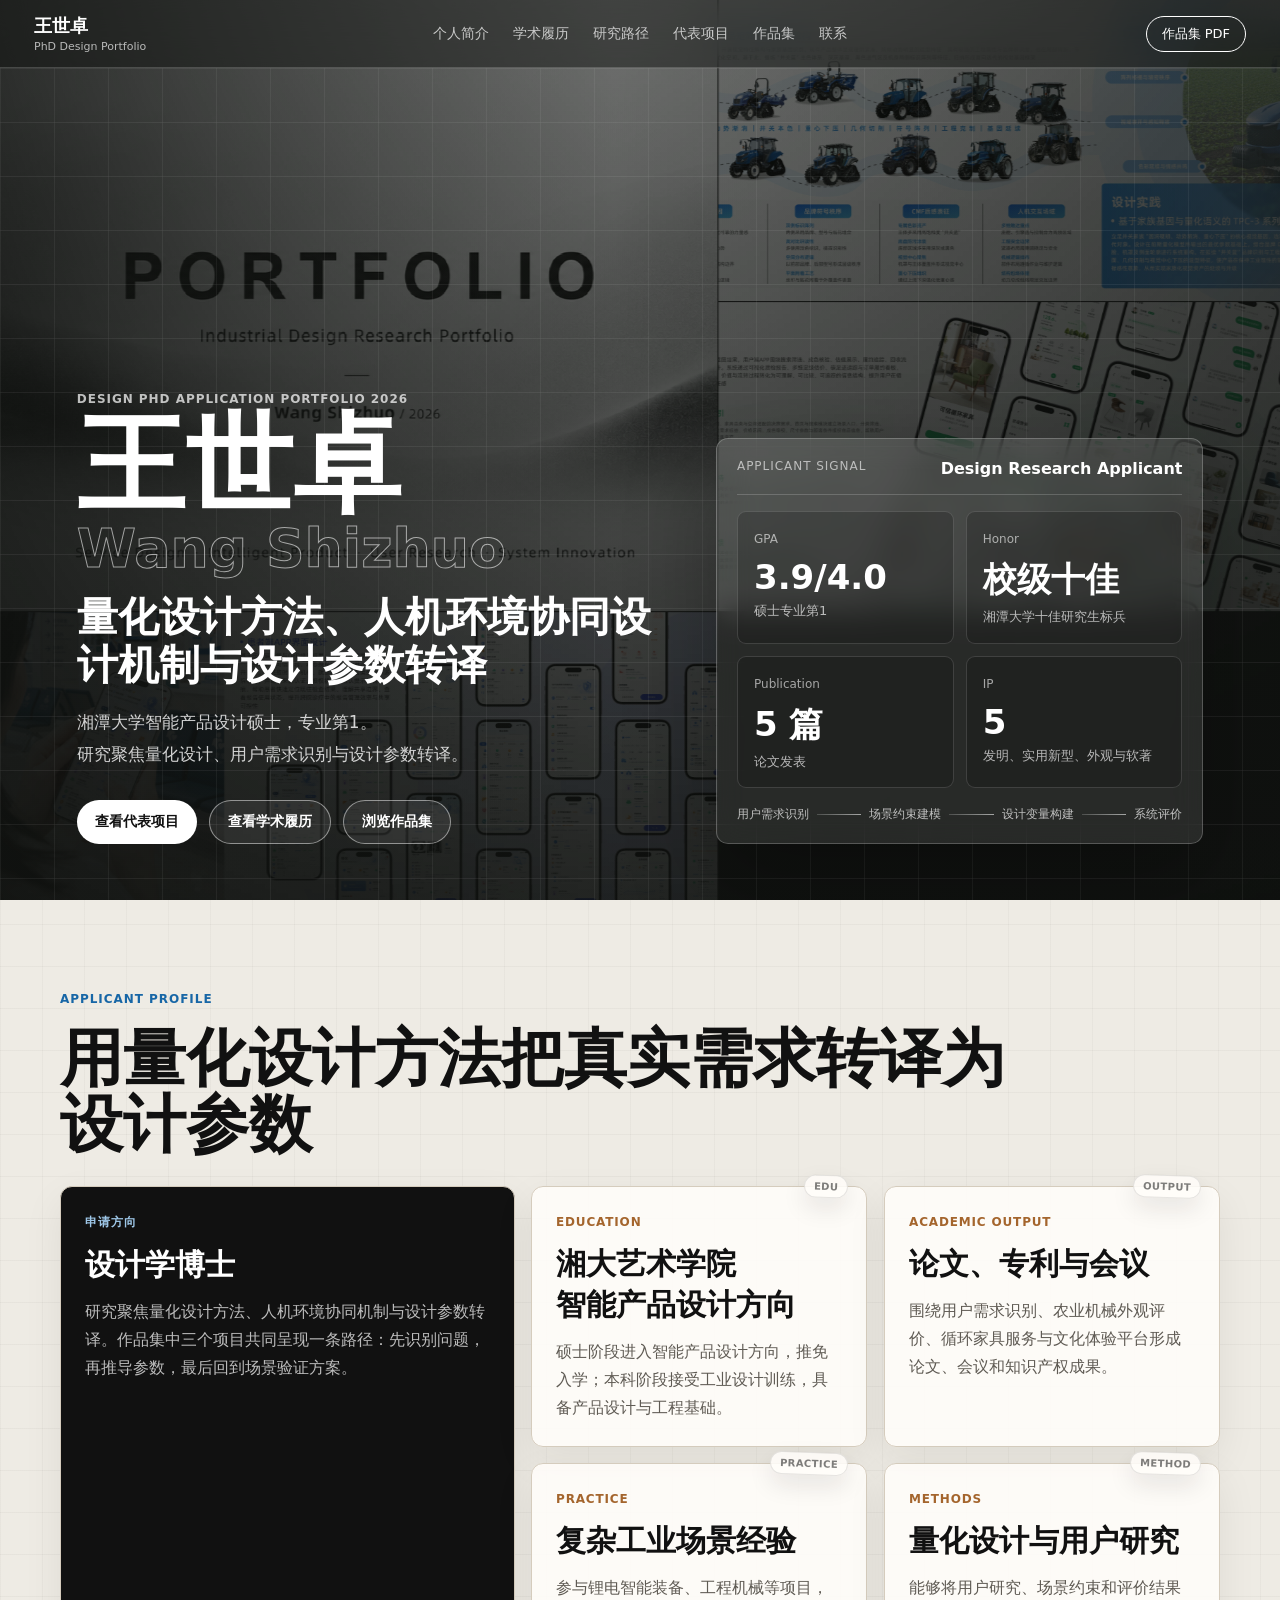
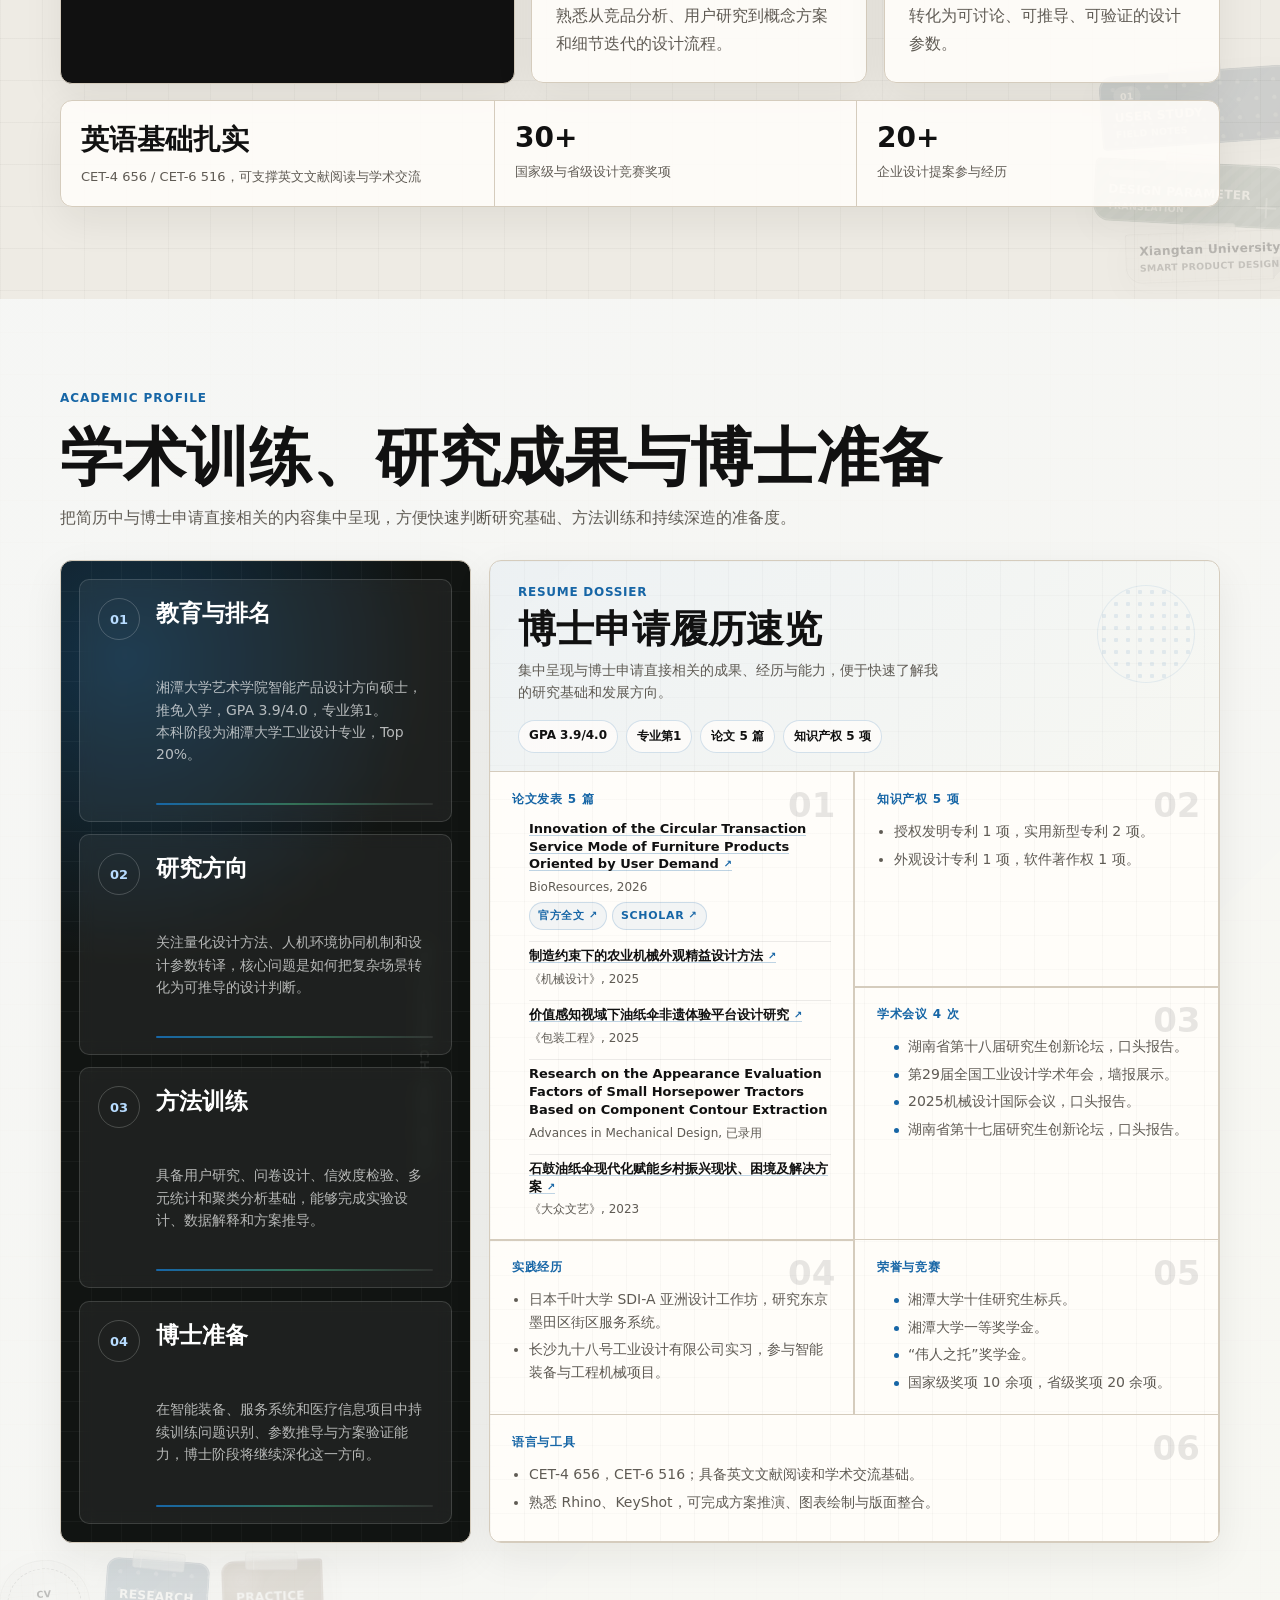
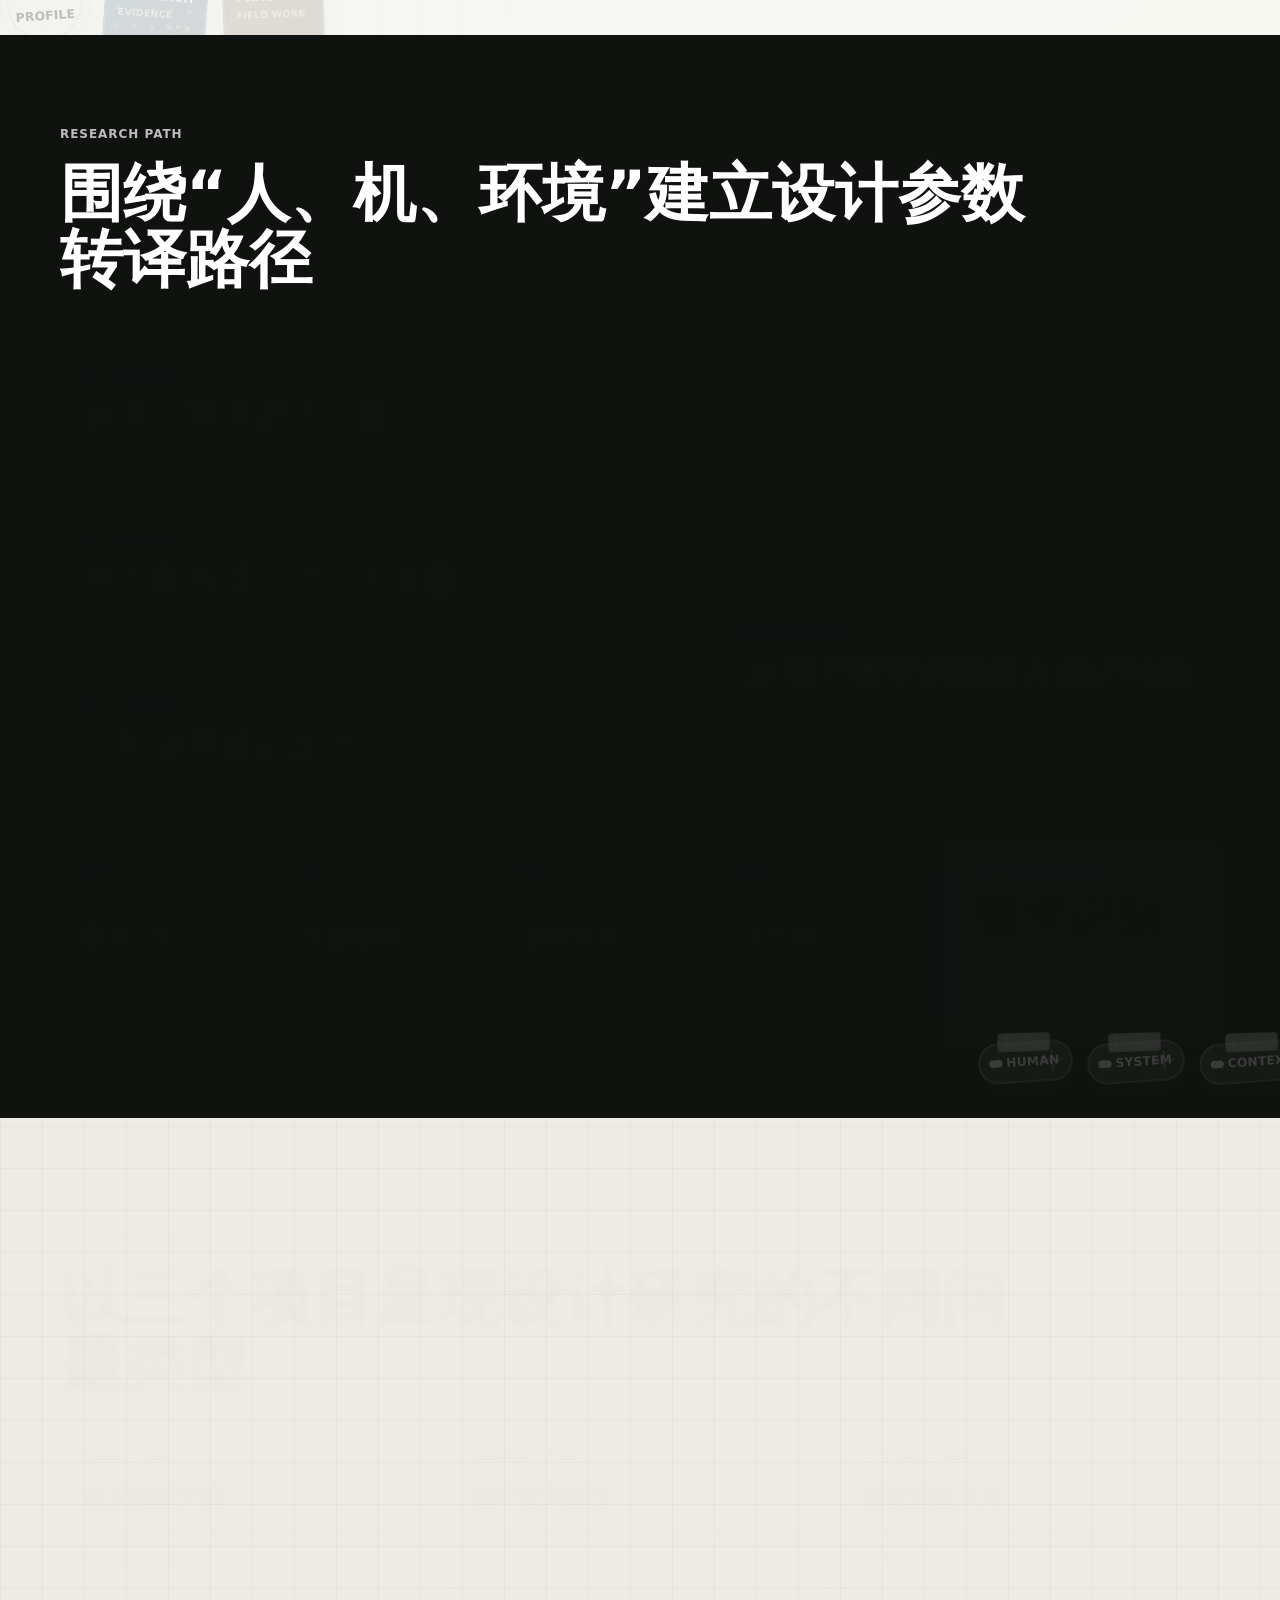
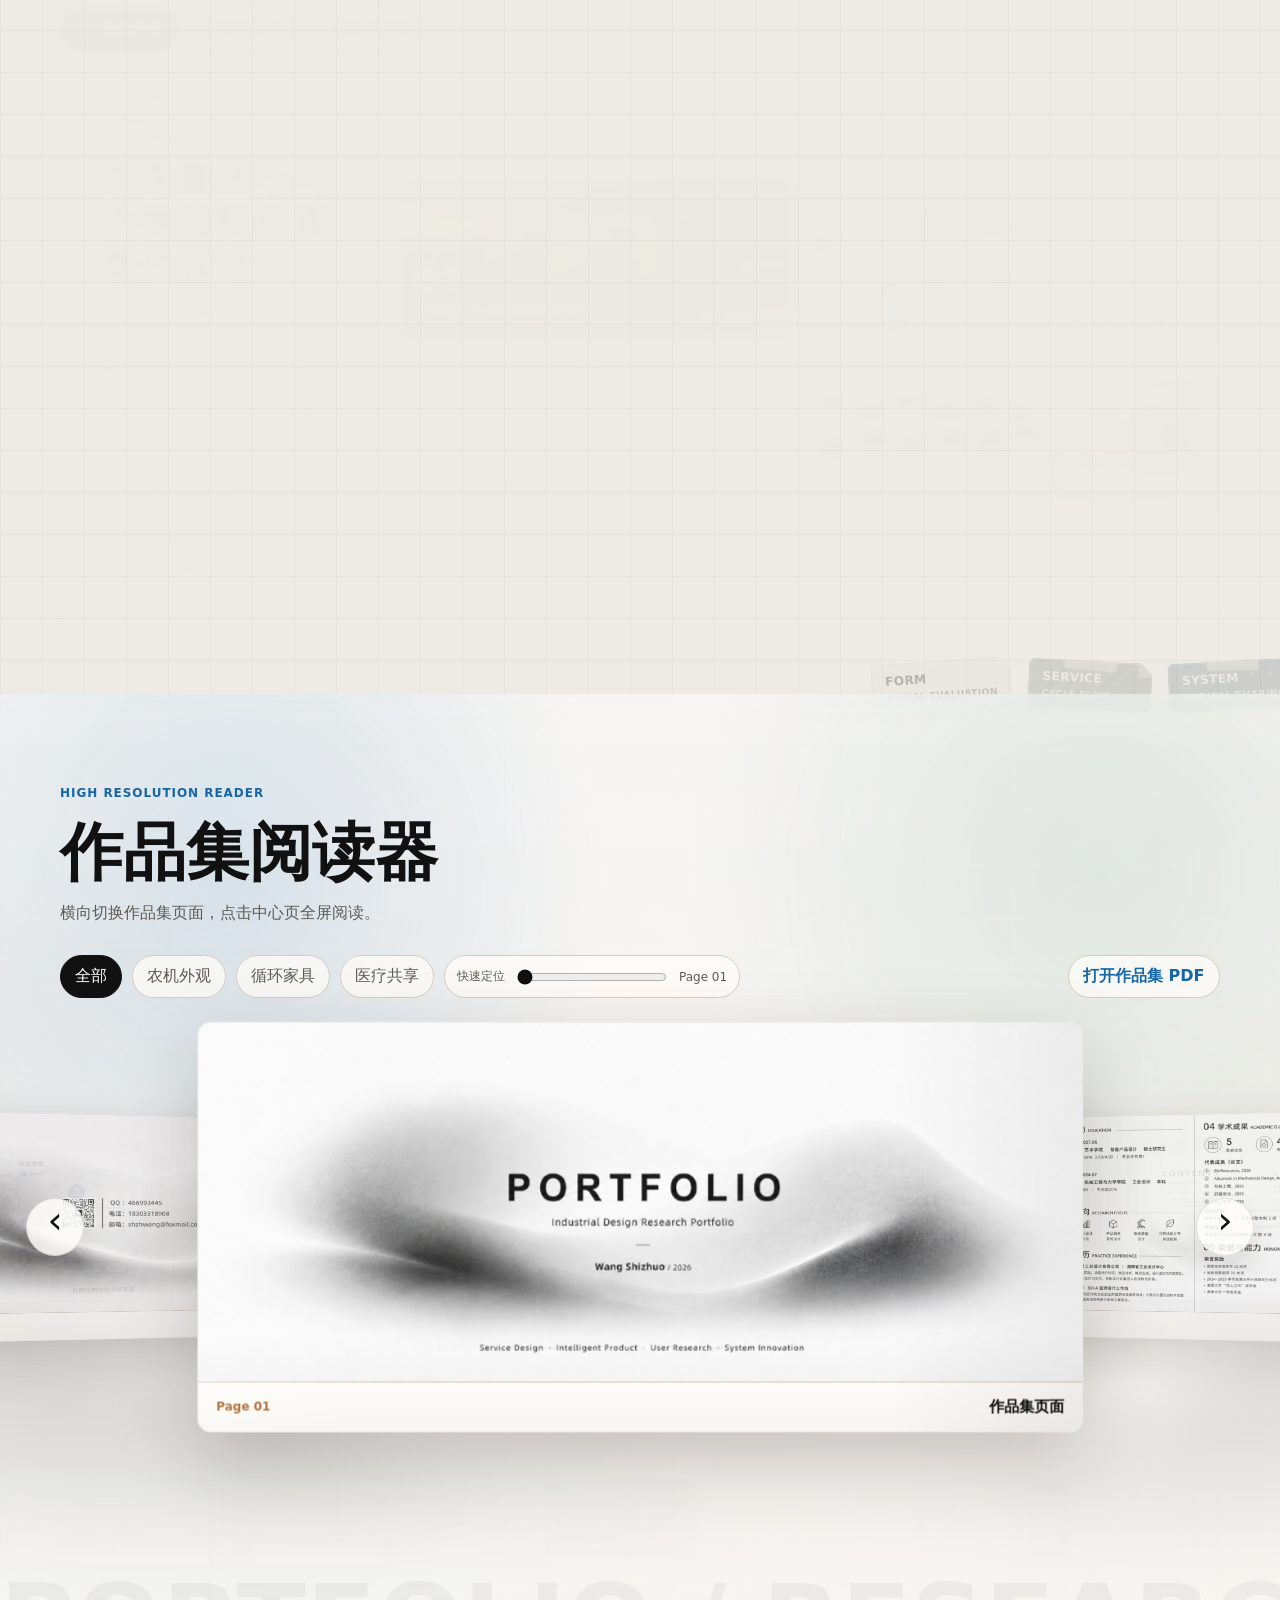
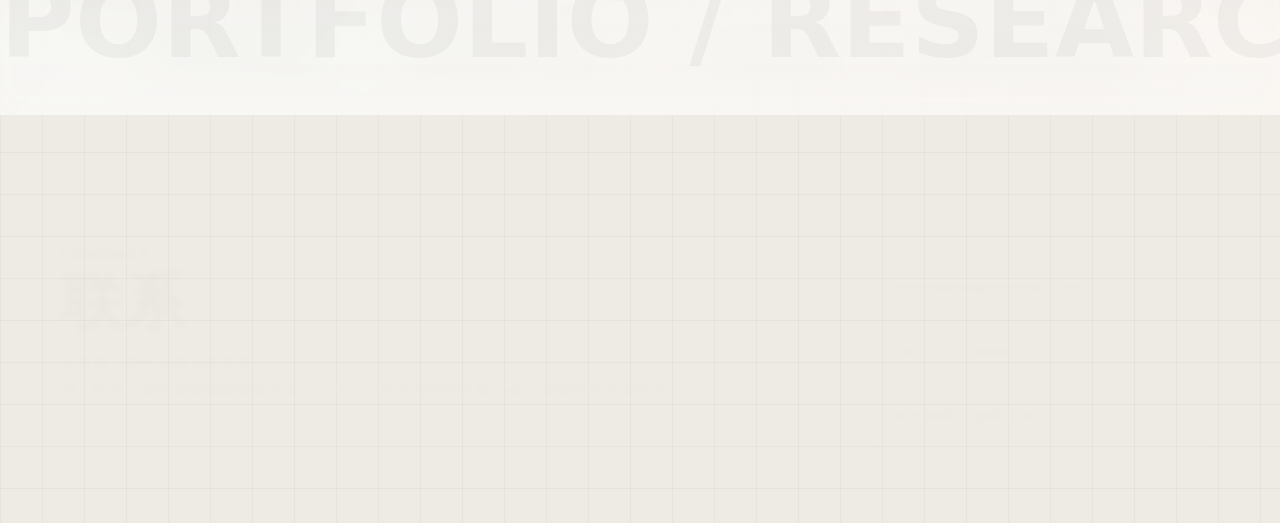
==== index.html @ 65c239f1 "Add files via upload" ====
<!doctype html>
<html lang="zh-CN">
<head>
  <meta charset="utf-8">
  <meta name="viewport" content="width=device-width, initial-scale=1">
  <meta name="description" content="王世卓博士申请电子作品集，聚焦量化设计方法、人机环境协同设计机制与设计参数转译。">
  <title>王世卓 | 博士申请电子作品集</title>
  <link rel="stylesheet" href="styles.css">
</head>
<body>
  <div class="cursor-light" aria-hidden="true"></div>
  <div class="scroll-progress" aria-hidden="true"></div>

  <header class="topbar" aria-label="主导航">
    <a class="brand" href="#top">
      <strong>王世卓</strong>
      <span>PhD Design Portfolio</span>
    </a>
    <nav class="nav-links">
      <a href="#profile">个人简介</a>
      <a href="#evidence">学术履历</a>
      <a href="#research">研究路径</a>
      <a href="#projects">代表项目</a>
      <a href="#reader">作品集</a>
      <a href="#contact">联系</a>
    </nav>
    <a class="nav-cta" href="assets/portfolio-wang-shizhuo-clear.pdf" target="_blank" rel="noreferrer">作品集 PDF</a>
  </header>

  <main id="top">
    <section class="hero viewport-section" data-section="top">
      <div class="hero-wall" aria-hidden="true">
        <img src="assets/hires/page-01.webp" alt="">
        <img src="assets/hires/page-09.webp" alt="">
        <img src="assets/hires/page-17.webp" alt="">
        <img src="assets/hires/page-25.webp" alt="">
      </div>
      <div class="hero-grid" aria-hidden="true"></div>
      <div class="hero-copy">
        <p class="eyebrow">Design PhD Application Portfolio 2026</p>
        <h1 class="kinetic-title">
          <span>王世卓</span>
          <span>Wang Shizhuo</span>
        </h1>
        <p class="hero-subtitle">量化设计方法、人机环境协同设计机制与设计参数转译</p>
        <p class="hero-text">
          湘潭大学智能产品设计硕士，专业第1。<br>
          研究聚焦量化设计、用户需求识别与设计参数转译。
        </p>
        <div class="hero-actions">
          <a class="button primary" href="#projects">查看代表项目</a>
          <a class="button ghost" href="#evidence">查看学术履历</a>
          <a class="button ghost" href="#reader">浏览作品集</a>
        </div>
      </div>
      <div class="hero-console" aria-label="申请概览">
        <div class="console-head">
          <span>Applicant Signal</span>
          <strong>Design Research Applicant</strong>
        </div>
        <div class="signal-grid">
          <article>
            <span>GPA</span>
            <strong>3.9/4.0</strong>
            <p>硕士专业第1</p>
          </article>
          <article>
            <span>Honor</span>
            <strong>校级十佳</strong>
            <p>湘潭大学十佳研究生标兵</p>
          </article>
          <article>
            <span>Publication</span>
            <strong>5 篇</strong>
            <p>论文发表</p>
          </article>
          <article>
            <span>IP</span>
            <strong>5</strong>
            <p>发明、实用新型、外观与软著</p>
          </article>
        </div>
        <div class="console-flow">
          <span>用户需求识别</span>
          <i></i>
          <span>场景约束建模</span>
          <i></i>
          <span>设计变量构建</span>
          <i></i>
          <span>系统评价</span>
        </div>
      </div>
    </section>

    <section class="profile-section viewport-section" id="profile" data-section="profile">
      <div class="section-heading reveal">
        <p class="eyebrow">Applicant Profile</p>
        <h2>用量化设计方法把真实需求转译为设计参数</h2>
      </div>
      <div class="profile-board">
        <article class="profile-card main reveal">
          <span>申请方向</span>
          <h3>设计学博士</h3>
          <p>研究聚焦量化设计方法、人机环境协同机制与设计参数转译。作品集中三个项目共同呈现一条路径：先识别问题，再推导参数，最后回到场景验证方案。</p>
        </article>
        <article class="profile-card reveal">
          <span>Education</span>
          <h3>湘大艺术学院<br>智能产品设计方向</h3>
          <p>硕士阶段进入智能产品设计方向，推免入学；本科阶段接受工业设计训练，具备产品设计与工程基础。</p>
        </article>
        <article class="profile-card reveal">
          <span>Academic Output</span>
          <h3>论文、专利与会议</h3>
          <p>围绕用户需求识别、农业机械外观评价、循环家具服务与文化体验平台形成论文、会议和知识产权成果。</p>
        </article>
        <article class="profile-card reveal">
          <span>Practice</span>
          <h3>复杂工业场景经验</h3>
          <p>参与锂电智能装备、工程机械等项目，熟悉从竞品分析、用户研究到概念方案和细节迭代的设计流程。</p>
        </article>
        <article class="profile-card reveal">
          <span>Methods</span>
          <h3>量化设计与用户研究</h3>
          <p>能够将用户研究、场景约束和评价结果转化为可讨论、可推导、可验证的设计参数。</p>
        </article>
      </div>

      <div class="resume-strip reveal" aria-label="简历重点">
        <div><strong>英语基础扎实</strong><span>CET-4 656 / CET-6 516，可支撑英文文献阅读与学术交流</span></div>
        <div><strong>30+</strong><span>国家级与省级设计竞赛奖项</span></div>
        <div><strong>20+</strong><span>企业设计提案参与经历</span></div>
      </div>
      <div class="sticker-layer profile-stickers" aria-hidden="true">
        <span class="sticker sticker-blue sticker-ticket"><i>01</i><b>USER STUDY</b><small>field notes</small></span>
        <span class="sticker sticker-green sticker-slab"><i></i><b>DESIGN PARAMETER</b><small>translation</small></span>
        <span class="sticker sticker-paper sticker-note"><b>Xiangtan University</b><small>smart product design</small></span>
      </div>
    </section>

    <section class="evidence-section viewport-section" id="evidence" data-section="evidence">
      <div class="section-heading reveal">
        <p class="eyebrow">Academic Profile</p>
        <h2>学术训练、研究成果与博士准备</h2>
        <p>把简历中与博士申请直接相关的内容集中呈现，方便快速判断研究基础、方法训练和持续深造的准备度。</p>
      </div>
      <div class="evidence-grid">
        <article class="evidence-timeline reveal">
          <div class="timeline-item">
            <span>01</span>
            <strong>教育与排名</strong>
            <p>湘潭大学艺术学院智能产品设计方向硕士，推免入学，GPA 3.9/4.0，专业第1。<br>本科阶段为湘潭大学工业设计专业，Top 20%。</p>
          </div>
          <div class="timeline-item">
            <span>02</span>
            <strong>研究方向</strong>
            <p>关注量化设计方法、人机环境协同机制和设计参数转译，核心问题是如何把复杂场景转化为可推导的设计判断。</p>
          </div>
          <div class="timeline-item">
            <span>03</span>
            <strong>方法训练</strong>
            <p>具备用户研究、问卷设计、信效度检验、多元统计和聚类分析基础，能够完成实验设计、数据解释和方案推导。</p>
          </div>
          <div class="timeline-item">
            <span>04</span>
            <strong>博士准备</strong>
            <p>在智能装备、服务系统和医疗信息项目中持续训练问题识别、参数推导与方案验证能力，博士阶段将继续深化这一方向。</p>
          </div>
        </article>
        <article class="resume-dossier reveal" aria-label="简历详细内容">
          <div class="dossier-head">
            <span>Resume Dossier</span>
            <strong>博士申请履历速览</strong>
            <p>集中呈现与博士申请直接相关的成果、经历与能力，便于快速了解我的研究基础和发展方向。</p>
            <div class="dossier-tags" aria-label="核心履历数据">
              <span>GPA 3.9/4.0</span>
              <span>专业第1</span>
              <span>论文 5 篇</span>
              <span>知识产权 5 项</span>
            </div>
          </div>
          <div class="dossier-grid">
            <section>
              <span>论文发表 5 篇</span>
              <ul class="paper-list">
                <li>
                  <strong><a href="https://bioresources.cnr.ncsu.edu/resources/innovation-of-the-circular-transaction-service-mode-of-furniture-products-oriented-by-user-demand/" target="_blank" rel="noreferrer">Innovation of the Circular Transaction Service Mode of Furniture Products Oriented by User Demand</a></strong>
                  <em>BioResources, 2026</em>
                  <span class="paper-actions">
                    <a href="https://bioresources.cnr.ncsu.edu/resources/innovation-of-the-circular-transaction-service-mode-of-furniture-products-oriented-by-user-demand/" target="_blank" rel="noreferrer">官方全文</a>
                    <a href="https://scholar.google.com/scholar?q=Innovation+of+the+Circular+Transaction+Service+Mode+of+Furniture+Products+Oriented+by+User+Demand" target="_blank" rel="noreferrer">Scholar</a>
                  </span>
                </li>
                <li>
                  <strong><a href="https://kns.cnki.net/kns8s/defaultresult/index?kw=%E5%88%B6%E9%80%A0%E7%BA%A6%E6%9D%9F%E4%B8%8B%E7%9A%84%E5%86%9C%E4%B8%9A%E6%9C%BA%E6%A2%B0%E5%A4%96%E8%A7%82%E7%B2%BE%E7%9B%8A%E8%AE%BE%E8%AE%A1%E6%96%B9%E6%B3%95" target="_blank" rel="noreferrer">制造约束下的农业机械外观精益设计方法</a></strong>
                  <em>《机械设计》, 2025</em>
                </li>
                <li>
                  <strong><a href="https://kns.cnki.net/kns8s/defaultresult/index?kw=%E4%BB%B7%E5%80%BC%E6%84%9F%E7%9F%A5%E8%A7%86%E5%9F%9F%E4%B8%8B%E6%B2%B9%E7%BA%B8%E4%BC%9E%E9%9D%9E%E9%81%97%E4%BD%93%E9%AA%8C%E5%B9%B3%E5%8F%B0%E8%AE%BE%E8%AE%A1%E7%A0%94%E7%A9%B6" target="_blank" rel="noreferrer">价值感知视域下油纸伞非遗体验平台设计研究</a></strong>
                  <em>《包装工程》, 2025</em>
                </li>
                <li>
                  <strong>Research on the Appearance Evaluation Factors of Small Horsepower Tractors Based on Component Contour Extraction</strong>
                  <em>Advances in Mechanical Design, 已录用</em>
                </li>
                <li>
                  <strong><a href="https://kns.cnki.net/kns8s/defaultresult/index?kw=%E7%9F%B3%E9%BC%93%E6%B2%B9%E7%BA%B8%E4%BC%9E%E7%8E%B0%E4%BB%A3%E5%8C%96%E8%B5%8B%E8%83%BD%E4%B9%A1%E6%9D%91%E6%8C%AF%E5%85%B4%E7%8E%B0%E7%8A%B6%E3%80%81%E5%9B%B0%E5%A2%83%E5%8F%8A%E8%A7%A3%E5%86%B3%E6%96%B9%E6%A1%88" target="_blank" rel="noreferrer">石鼓油纸伞现代化赋能乡村振兴现状、困境及解决方案</a></strong>
                  <em>《大众文艺》, 2023</em>
                </li>
              </ul>
            </section>
            <section>
              <span>知识产权 5 项</span>
              <ul>
                <li>授权发明专利 1 项，实用新型专利 2 项。</li>
                <li>外观设计专利 1 项，软件著作权 1 项。</li>
              </ul>
            </section>
            <section>
              <span>学术会议 4 次</span>
              <ul class="compact-list">
                <li>湖南省第十八届研究生创新论坛，口头报告。</li>
                <li>第29届全国工业设计学术年会，墙报展示。</li>
                <li>2025机械设计国际会议，口头报告。</li>
                <li>湖南省第十七届研究生创新论坛，口头报告。</li>
              </ul>
            </section>
            <section>
              <span>实践经历</span>
              <ul>
                <li>日本千叶大学 SDI-A 亚洲设计工作坊，研究东京墨田区街区服务系统。</li>
                <li>长沙九十八号工业设计有限公司实习，参与智能装备与工程机械项目。</li>
              </ul>
            </section>
            <section>
              <span>荣誉与竞赛</span>
              <ul class="compact-list">
                <li>湘潭大学十佳研究生标兵。</li>
                <li>湘潭大学一等奖学金。</li>
                <li>“伟人之托”奖学金。</li>
                <li>国家级奖项 10 余项，省级奖项 20 余项。</li>
              </ul>
            </section>
            <section>
              <span>语言与工具</span>
              <ul>
                <li>CET-4 656，CET-6 516；具备英文文献阅读和学术交流基础。</li>
                <li>熟悉 Rhino、KeyShot，可完成方案推演、图表绘制与版面整合。</li>
              </ul>
            </section>
          </div>
        </article>
      </div>
      <div class="sticker-layer evidence-stickers" aria-hidden="true">
        <span class="sticker sticker-paper sticker-stamp"><i>CV</i><b>PROFILE</b></span>
        <span class="sticker sticker-blue sticker-dot"><b>RESEARCH</b><small>evidence</small></span>
        <span class="sticker sticker-amber sticker-ribbon"><b>PRACTICE</b><small>field work</small></span>
      </div>
    </section>

    <section class="research-section viewport-section" id="research" data-section="research">
      <div class="section-heading light reveal">
        <p class="eyebrow">Research Path</p>
        <h2>围绕“人、机、环境”建立设计参数转译路径</h2>
      </div>
      <div class="cockpit">
        <div class="research-cards reveal" aria-label="研究能力概览">
          <article class="research-card active" data-focus="human">
            <span>01 / Human</span>
            <h3>从用户需求进入问题</h3>
            <p>先理解使用者、任务和真实情境，再提出设计问题。</p>
          </article>
          <article class="research-card" data-focus="machine">
            <span>02 / System</span>
            <h3>把方案拆成可讨论的变量</h3>
            <p>把产品形态、界面结构和服务流程转化为可比较的设计要点。</p>
          </article>
          <article class="research-card" data-focus="context">
            <span>03 / Context</span>
            <h3>回到场景验证设计</h3>
            <p>把场景限制纳入设计过程，检查方案是否回应问题。</p>
          </article>
        </div>
        <div class="cockpit-panel reveal">
          <p class="panel-kicker" id="focus-kicker">Human Lens</p>
          <h3 id="focus-title">从用户需求识别进入设计问题</h3>
          <p id="focus-text">从真实使用经验中提炼问题，让设计判断有依据。</p>
          <div class="method-pills" id="focus-methods">
          <span>理解需求</span>
            <span>识别问题</span>
            <span>形成判断</span>
          </div>
        </div>
      </div>
      <div class="method-lab reveal" aria-label="方法图谱">
        <article class="method-card active" data-method="need">
          <span>01</span>
          <h3>需求识别</h3>
          <p>从使用者、任务和场景中确认问题。</p>
        </article>
        <article class="method-card" data-method="model">
          <span>02</span>
          <h3>变量建模</h3>
          <p>把需求整理为可比较的设计变量。</p>
        </article>
        <article class="method-card" data-method="translate">
          <span>03</span>
          <h3>参数转译</h3>
          <p>把研究判断转化为设计决策。</p>
        </article>
        <article class="method-card" data-method="verify">
          <span>04</span>
          <h3>原型验证</h3>
          <p>通过方案对比检验设计结果。</p>
        </article>
        <aside class="method-detail">
          <p id="method-kicker">Method Layer 01</p>
          <h3 id="method-title">需求识别</h3>
          <p id="method-text">先确认使用者、任务阻力和设计回应。</p>
        </aside>
      </div>
      <div class="sticker-layer research-stickers" aria-hidden="true">
        <span class="sticker sticker-dark sticker-mini"><i></i><b>HUMAN</b></span>
        <span class="sticker sticker-dark sticker-mini"><i></i><b>SYSTEM</b></span>
        <span class="sticker sticker-dark sticker-mini"><i></i><b>CONTEXT</b></span>
      </div>
    </section>

    <section class="projects-section viewport-section" id="projects" data-section="projects">
      <div class="section-heading reveal">
        <p class="eyebrow">Selected Projects</p>
        <h2>以三个项目呈现设计研究的不同问题类型</h2>
      </div>

      <div class="project-lenses reveal" aria-label="项目研究侧重">
        <article>
          <span>Form Study</span>
          <strong>农业机械外观</strong>
          <p>从外观感知进入造型判断，把评价结果落到可调整的形态参数。</p>
        </article>
        <article>
          <span>Service Study</span>
          <strong>循环家具服务</strong>
          <p>从估值、信任与交付入手，梳理家具再次流通的服务流程。</p>
        </article>
        <article>
          <span>System Study</span>
          <strong>跨院报告共享</strong>
          <p>围绕授权、核验与采信，组织跨院信息共享的关键节点。</p>
        </article>
      </div>

      <div class="studio-tabs reveal" role="tablist" aria-label="项目切换">
        <button class="active" data-studio="tractor">01 农机外观</button>
        <button data-studio="furniture">02 循环家具</button>
        <button data-studio="medical">03 医疗共享</button>
      </div>

      <div class="studio-shell reveal">
        <article class="studio active" id="studio-tractor">
          <div class="studio-copy">
            <span>Project 01 / Intelligent Equipment</span>
            <h3>井关集团小马力拖拉机外观迭代设计</h3>
            <p>项目从农业机械外观评价出发，把用户对品牌感、力量感和亲和度的判断，转化为可推敲的形态参数。</p>
            <ul>
              <li>研究问题：小马力农业机械如何在可靠、轻便和品牌识别之间取得平衡。</li>
              <li>方法路径：结合感知评价、统计分析和形态推导建立设计依据。</li>
              <li>设计结果：品牌基因延续、视觉重心下压与家族化形态重构。</li>
            </ul>
          </div>
          <div class="studio-gallery">
            <button data-page="4"><img loading="lazy" src="assets/hires/page-04.webp" alt="拖拉机项目摘要页"></button>
            <button data-page="5"><img loading="lazy" src="assets/hires/page-05.webp" alt="拖拉机项目设计对象页"></button>
            <button data-page="8"><img loading="lazy" src="assets/hires/page-08.webp" alt="拖拉机项目量化方法页"></button>
            <button data-page="9"><img loading="lazy" src="assets/hires/page-09.webp" alt="拖拉机项目设计实践页"></button>
          </div>
        </article>

        <article class="studio" id="studio-furniture">
          <div class="studio-copy">
            <span>Project 02 / Circular Service</span>
            <h3>面向二手家具循环流通的用户端服务系统设计</h3>
            <p>项目回应闲置家具再次流通中的估值、信任和交付问题，组织用户端 APP 与线下服务协同。</p>
            <ul>
              <li>研究问题：成色可信、信息透明、交付确定和绿色价值表达。</li>
              <li>方法路径：从用户需求、优先级判断和服务流程三个层面推进。</li>
              <li>设计结果：用户端 APP、OMO 循环服务架构和履约追踪机制。</li>
            </ul>
          </div>
          <div class="studio-gallery">
            <button data-page="12"><img loading="lazy" src="assets/hires/page-12.webp" alt="循环家具项目摘要页"></button>
            <button data-page="14"><img loading="lazy" src="assets/hires/page-14.webp" alt="循环家具需求分析页"></button>
            <button data-page="16"><img loading="lazy" src="assets/hires/page-16.webp" alt="循环家具系统架构页"></button>
            <button data-page="17"><img loading="lazy" src="assets/hires/page-17.webp" alt="循环家具 APP 界面页"></button>
          </div>
        </article>

        <article class="studio" id="studio-medical">
          <div class="studio-copy">
            <span>Project 03 / Medical Service System</span>
            <h3>面向检查检验互认的跨院诊断报告共享系统设计</h3>
            <p>项目处理跨院报告共享中的使用阻力，把患者授权、来源核验、互认状态和使用记录组织到同一条服务链中。</p>
            <ul>
              <li>研究问题：跨院报告共享中的授权边界、可信核验和临床采信。</li>
              <li>方法路径：从多主体需求、任务链和功能转译中梳理系统逻辑。</li>
              <li>设计结果：统一索引、动态授权、可信状态理解和连续追踪。</li>
            </ul>
          </div>
          <div class="studio-gallery">
            <button data-page="19"><img loading="lazy" src="assets/hires/page-19.webp" alt="医疗项目摘要页"></button>
            <button data-page="21"><img loading="lazy" src="assets/hires/page-21.webp" alt="医疗项目流程分析页"></button>
            <button data-page="24"><img loading="lazy" src="assets/hires/page-24.webp" alt="医疗项目 QFD 排序页"></button>
            <button data-page="25"><img loading="lazy" src="assets/hires/page-25.webp" alt="医疗项目患者端 APP 页"></button>
          </div>
        </article>
      </div>
      <div class="sticker-layer project-stickers" aria-hidden="true">
        <span class="sticker sticker-paper sticker-tab"><b>FORM</b><small>visual evaluation</small></span>
        <span class="sticker sticker-green sticker-tab"><b>SERVICE</b><small>cycle flow</small></span>
        <span class="sticker sticker-blue sticker-tab"><b>SYSTEM</b><small>medical sharing</small></span>
      </div>
    </section>

    <section class="reader-section viewport-section" id="reader" data-section="reader">
      <div class="section-heading reveal">
        <p class="eyebrow">High Resolution Reader</p>
        <h2>作品集阅读器</h2>
        <p>横向切换作品集页面，点击中心页全屏阅读。</p>
      </div>
      <div class="reader-toolbar reveal">
        <button class="active" data-filter="all">全部</button>
        <button data-filter="tractor">农机外观</button>
        <button data-filter="furniture">循环家具</button>
        <button data-filter="medical">医疗共享</button>
        <label class="page-jump">
          <span>快速定位</span>
          <input id="page-scrubber" type="range" min="1" max="27" value="1">
          <output id="page-output">Page 01</output>
        </label>
        <a href="assets/portfolio-wang-shizhuo-clear.pdf" target="_blank" rel="noreferrer">打开作品集 PDF</a>
      </div>
      <div class="reader-stage reveal" aria-label="作品集大图阅读">
        <button class="reader-nav reader-prev" type="button" aria-label="上一页">‹</button>
        <div class="reader-carousel" id="reader-carousel" aria-live="polite"></div>
        <button class="reader-nav reader-next" type="button" aria-label="下一页">›</button>
      </div>
      <div class="page-strip reveal" id="page-grid" aria-label="作品集页面缩略导航"></div>
    </section>

    <section class="contact-section viewport-section" id="contact" data-section="contact">
      <div class="contact-copy reveal">
        <p class="eyebrow">Contact</p>
        <h2>联系</h2>
        <p>欢迎通过邮件或电话联系我。<br>博士阶段，我希望继续围绕量化设计方法、人机环境协同机制与设计参数转译开展研究。</p>
      </div>
      <address class="contact-card reveal">
        <a href="mailto:shzhwang@foxmail.com"><small>邮箱</small>shzhwang@foxmail.com</a>
        <a href="tel:18303318908"><small>电话/微信</small>183-0331-8908</a>
        <span><small>籍贯/学校</small>河北邯郸 / 湘潭大学</span>
      </address>
    </section>
  </main>

  <div class="lightbox" id="lightbox" aria-hidden="true" role="dialog" aria-label="高清页面查看器">
    <button class="lightbox-close" type="button" aria-label="关闭">×</button>
    <button class="lightbox-prev" type="button" aria-label="上一页">‹</button>
    <figure>
      <img id="lightbox-image" src="" alt="">
      <figcaption id="lightbox-caption"></figcaption>
    </figure>
    <button class="lightbox-next" type="button" aria-label="下一页">›</button>
  </div>

  <button class="back-top" type="button" aria-label="返回顶部">↑</button>
  <script src="app.js"></script>
</body>
</html>
---- styles.css ----
:root {
  --bg: #eeebe4;
  --paper: #fffdfa;
  --ink: #111;
  --muted: #5f5b54;
  --line: #d5ccbd;
  --dark: #101210;
  --blue: #1766a6;
  --green: #347156;
  --amber: #a4652d;
  --violet: #5b65aa;
  --shadow: 0 24px 70px rgba(28, 23, 17, 0.14);
  --ease-smooth: cubic-bezier(0.16, 1, 0.3, 1);
  --ease-soft: cubic-bezier(0.22, 0.61, 0.36, 1);
  --ease-spring: cubic-bezier(0.18, 0.82, 0.18, 1);
  --mx: 0;
  --my: 0;
}

* {
  box-sizing: border-box;
}

html {
  scroll-behavior: smooth;
}

body {
  margin: 0;
  overflow-x: hidden;
  color: var(--ink);
  background:
    linear-gradient(rgba(17, 17, 17, 0.036) 1px, transparent 1px),
    linear-gradient(90deg, rgba(17, 17, 17, 0.03) 1px, transparent 1px),
    var(--bg);
  background-size: 42px 42px;
  font-family: Inter, "Microsoft YaHei", "PingFang SC", system-ui, sans-serif;
  letter-spacing: 0;
  text-rendering: optimizeLegibility;
}

body::before {
  content: "";
  position: fixed;
  inset: 0;
  z-index: -2;
  background: radial-gradient(circle at 12% 10%, rgba(23, 102, 166, 0.12), transparent 26%),
    radial-gradient(circle at 88% 35%, rgba(52, 113, 86, 0.14), transparent 28%),
    linear-gradient(120deg, rgba(255, 255, 255, 0.64), transparent 52%);
}

body.lightbox-open {
  overflow: hidden;
}

a {
  color: inherit;
  text-decoration: none;
}

button {
  font: inherit;
}

img {
  display: block;
  max-width: 100%;
}

.cursor-light {
  position: fixed;
  left: 0;
  top: 0;
  z-index: -1;
  width: 360px;
  height: 360px;
  border-radius: 50%;
  pointer-events: none;
  opacity: 0.42;
  transform: translate(-50%, -50%);
  background: radial-gradient(circle, rgba(23, 102, 166, 0.18), transparent 64%);
  transition: background 520ms var(--ease-soft), opacity 520ms var(--ease-soft);
}

body[data-section="top"] .cursor-light,
body[data-section="research"] .cursor-light {
  opacity: 0.52;
  background: radial-gradient(circle, rgba(158, 199, 232, 0.20), transparent 64%);
}

body[data-section="reader"] .cursor-light {
  opacity: 0.55;
  background: radial-gradient(circle, rgba(164, 101, 45, 0.18), transparent 64%);
}

.scroll-progress {
  position: fixed;
  left: 0;
  top: 0;
  z-index: 80;
  width: 0;
  height: 3px;
  background: linear-gradient(90deg, var(--blue), var(--green), var(--amber));
  transform-origin: left center;
}

.topbar {
  position: fixed;
  left: 0;
  right: 0;
  top: 0;
  z-index: 50;
  display: grid;
  grid-template-columns: minmax(170px, 1fr) auto minmax(170px, 1fr);
  align-items: center;
  min-height: 68px;
  padding: 0 34px;
  border-bottom: 1px solid rgba(255, 255, 255, 0.18);
  color: #fff;
  background: rgba(16, 18, 16, 0.48);
  backdrop-filter: blur(18px);
  transition: background 360ms var(--ease-soft), color 360ms var(--ease-soft), border-color 360ms var(--ease-soft);
}

.topbar.is-solid {
  color: var(--ink);
  border-color: rgba(17, 17, 17, 0.10);
  background: rgba(250, 248, 243, 0.94);
}

.brand {
  display: inline-flex;
  flex-direction: column;
  gap: 2px;
  justify-self: start;
}

.brand strong {
  font-size: 18px;
}

.brand span {
  color: currentColor;
  opacity: 0.68;
  font-size: 11px;
}

.nav-links {
  display: flex;
  gap: 24px;
  font-size: 14px;
}

.nav-links a {
  position: relative;
  opacity: 0.72;
  transition: opacity 280ms var(--ease-soft);
}

.nav-links a::after {
  content: "";
  position: absolute;
  left: 0;
  right: 0;
  bottom: -10px;
  height: 2px;
  border-radius: 999px;
  opacity: 0;
  transform: scaleX(0.35);
  transform-origin: center;
  background: currentColor;
  transition: opacity 360ms var(--ease-soft), transform 360ms var(--ease-smooth);
}

.nav-links a.active,
.nav-links a:hover {
  opacity: 1;
}

.nav-links a.active::after,
.nav-links a:hover::after {
  opacity: 0.78;
  transform: scaleX(1);
}

.nav-cta {
  justify-self: end;
  border: 1px solid currentColor;
  border-radius: 999px;
  padding: 8px 15px;
  font-size: 13px;
}

.side-index {
  position: fixed;
  left: 22px;
  top: 50%;
  z-index: 40;
  display: grid;
  gap: 10px;
  transform: translateY(-50%);
}

.side-index a {
  display: grid;
  grid-template-columns: 30px 1fr;
  gap: 8px;
  align-items: center;
  color: rgba(17, 17, 17, 0.55);
  font-size: 12px;
  transition: color 300ms var(--ease-soft), transform 300ms var(--ease-smooth);
}

.side-index span {
  display: grid;
  place-items: center;
  width: 30px;
  height: 30px;
  border: 1px solid rgba(17, 17, 17, 0.15);
  border-radius: 50%;
  background: rgba(255, 253, 250, 0.78);
  font-size: 10px;
}

.side-index a.active {
  color: var(--ink);
  transform: translateX(4px);
}

.side-index a.active span {
  color: #fff;
  border-color: var(--ink);
  background: var(--ink);
}

body[data-section="top"] .side-index a,
body[data-section="research"] .side-index a {
  color: rgba(255, 255, 255, 0.62);
}

body[data-section="top"] .side-index span,
body[data-section="research"] .side-index span {
  border-color: rgba(255, 255, 255, 0.22);
  background: rgba(255, 255, 255, 0.14);
}

body[data-section="top"] .side-index a.active span,
body[data-section="research"] .side-index a.active span {
  color: var(--ink);
  border-color: #fff;
  background: #fff;
}

.hero {
  position: relative;
  min-height: min(920px, 100vh);
  display: grid;
  grid-template-columns: minmax(0, 0.92fr) minmax(440px, 0.78fr);
  gap: clamp(28px, 5vw, 76px);
  align-items: end;
  overflow: hidden;
  padding: 118px clamp(28px, 6vw, 92px) 56px;
  color: #fff;
  background: var(--dark);
}

.hero-wall {
  position: absolute;
  inset: 0;
  display: grid;
  grid-template-columns: 1.12fr 0.88fr;
  grid-template-rows: 1fr 1fr;
  gap: 1px;
  opacity: 0.82;
  transform: translate3d(calc(var(--mx) * -18px), calc(var(--my) * -12px), 0) scale(1.02);
  transition: transform 800ms var(--ease-smooth);
}

.hero-wall img {
  width: 100%;
  height: 100%;
  object-fit: cover;
  filter: saturate(0.82) contrast(1.05);
  animation: slowDrift 18s ease-in-out infinite alternate;
}

.hero-wall img:first-child {
  grid-row: 1 / span 2;
  animation-duration: 24s;
}

.hero-wall img:nth-child(3) {
  animation-duration: 21s;
  animation-delay: -5s;
}

.hero::after {
  content: "";
  position: absolute;
  inset: 0;
  background: linear-gradient(90deg, rgba(16, 18, 16, 0.84), rgba(16, 18, 16, 0.48) 48%, rgba(16, 18, 16, 0.72)),
    linear-gradient(180deg, rgba(16, 18, 16, 0.04), rgba(16, 18, 16, 0.82));
}

.hero-grid {
  position: absolute;
  inset: 68px 0 0;
  z-index: 1;
  opacity: 0.18;
  background:
    linear-gradient(rgba(255, 255, 255, 0.34) 1px, transparent 1px),
    linear-gradient(90deg, rgba(255, 255, 255, 0.30) 1px, transparent 1px);
  background-size: 54px 54px;
}

.hero-copy,
.hero-console {
  position: relative;
  z-index: 2;
  min-width: 0;
  max-width: 100%;
  transition: transform 760ms var(--ease-smooth);
}

.hero-copy {
  transform: none;
}

.hero-console {
  transform: none;
}

.eyebrow {
  margin: 0 0 20px;
  color: var(--blue);
  font-size: 12px;
  font-weight: 820;
  letter-spacing: 0.08em;
  text-transform: uppercase;
}

.hero .eyebrow,
.research-section .eyebrow {
  color: rgba(255, 255, 255, 0.72);
}

.hero .eyebrow {
  margin-bottom: 12px;
}

.kinetic-title {
  margin: 0;
  font-size: clamp(58px, 8.4vw, 138px);
  line-height: 0.88;
  font-weight: 900;
}

.kinetic-title span {
  display: block;
}

.kinetic-title span:nth-child(2) {
  margin-top: 12px;
  color: transparent;
  -webkit-text-stroke: 1px rgba(255, 255, 255, 0.58);
  font-size: clamp(32px, 4.2vw, 74px);
}

.hero-subtitle {
  max-width: 880px;
  margin: 22px 0 0;
  font-size: clamp(24px, 3.2vw, 46px);
  line-height: 1.16;
  font-weight: 820;
  animation: softReveal 680ms ease 160ms both;
}

.hero-text {
  max-width: 790px;
  margin: 18px 0 0;
  color: rgba(255, 255, 255, 0.80);
  font-size: 17px;
  line-height: 1.85;
  animation: softReveal 760ms ease 280ms both;
}

.hero-actions {
  display: flex;
  flex-wrap: wrap;
  gap: 12px;
  margin-top: 30px;
}

.button {
  display: inline-flex;
  align-items: center;
  justify-content: center;
  min-height: 44px;
  border-radius: 999px;
  padding: 0 18px;
  font-size: 14px;
  font-weight: 760;
  transition: transform 320ms var(--ease-smooth), background 320ms var(--ease-soft), box-shadow 320ms var(--ease-soft);
}

.button:hover {
  transform: translateY(-2px);
}

.button.primary {
  color: var(--ink);
  background: #fff;
}

.button.ghost {
  color: #fff;
  border: 1px solid rgba(255, 255, 255, 0.48);
  background: rgba(255, 255, 255, 0.07);
}

.hero-console {
  border: 1px solid rgba(255, 255, 255, 0.22);
  border-radius: 12px;
  padding: 20px;
  overflow: hidden;
  background: rgba(255, 255, 255, 0.10);
  backdrop-filter: blur(16px);
  box-shadow: 0 30px 90px rgba(0, 0, 0, 0.28);
  transform-style: preserve-3d;
  will-change: transform;
  transition: transform 640ms var(--ease-smooth), box-shadow 640ms var(--ease-soft), border-color 640ms var(--ease-soft);
}

.hero-console::before {
  content: "";
  position: absolute;
  inset: 0;
  z-index: 0;
  opacity: 0;
  pointer-events: none;
  background:
    radial-gradient(circle at var(--px, 50%) var(--py, 50%), rgba(158, 199, 232, 0.22), transparent 28%),
    linear-gradient(135deg, rgba(255, 255, 255, 0.10), transparent 56%);
  transition: opacity 360ms var(--ease-soft);
}

.hero-console.is-live::before,
.hero-console:hover::before {
  opacity: 1;
}

.hero-console:hover {
  border-color: rgba(158, 199, 232, 0.38);
  box-shadow: 0 34px 96px rgba(0, 0, 0, 0.34);
}

.hero-console > * {
  position: relative;
  z-index: 1;
}

.console-head {
  display: flex;
  justify-content: space-between;
  gap: 18px;
  padding-bottom: 16px;
  border-bottom: 1px solid rgba(255, 255, 255, 0.18);
}

.console-head span {
  color: rgba(255, 255, 255, 0.62);
  font-size: 12px;
  text-transform: uppercase;
  letter-spacing: 0.08em;
}

.signal-grid {
  display: grid;
  grid-template-columns: repeat(2, minmax(0, 1fr));
  gap: 12px;
  margin-top: 16px;
}

.signal-grid article {
  min-height: 124px;
  border: 1px solid rgba(255, 255, 255, 0.14);
  border-radius: 9px;
  padding: 16px;
  background: rgba(0, 0, 0, 0.18);
}

.signal-grid span {
  color: rgba(255, 255, 255, 0.60);
  font-size: 12px;
}

.signal-grid strong {
  display: block;
  margin-top: 10px;
  font-size: 34px;
}

.signal-grid p {
  margin: 4px 0 0;
  color: rgba(255, 255, 255, 0.68);
  font-size: 13px;
  line-height: 1.5;
}

.console-flow {
  display: flex;
  align-items: center;
  gap: 8px;
  margin-top: 18px;
  color: rgba(255, 255, 255, 0.70);
  font-size: 12px;
}

.console-flow i {
  flex: 1;
  height: 1px;
  background: linear-gradient(90deg, rgba(255, 255, 255, 0.18), rgba(255, 255, 255, 0.58));
}

.section-heading {
  width: min(1160px, calc(100% - 52px));
  margin: 0 auto 28px;
}

.section-heading h2,
.contact-copy h2 {
  max-width: 980px;
  margin: 0;
  font-size: clamp(34px, 4.9vw, 70px);
  line-height: 1.05;
  font-weight: 900;
}

.section-heading p:not(.eyebrow),
.contact-copy p {
  max-width: 820px;
  margin: 14px 0 0;
  color: var(--muted);
  font-size: 16px;
  line-height: 1.68;
  text-wrap: pretty;
}

.profile-section,
.evidence-section,
.projects-section,
.reader-section,
.contact-section {
  position: relative;
  padding: clamp(76px, 8vw, 92px) 0;
  scroll-margin-top: 68px;
}

.profile-board {
  width: min(1160px, calc(100% - 52px));
  margin: 0 auto;
  display: grid;
  grid-template-columns: 1.15fr 0.85fr 0.85fr;
  gap: 16px;
}

.profile-card,
.resume-strip,
.studio-shell,
.page-card,
.contact-card {
  border: 1px solid var(--line);
  border-radius: 12px;
  background: rgba(255, 253, 250, 0.88);
  box-shadow: 0 14px 40px rgba(28, 23, 17, 0.07);
}

.interactive-surface {
  position: relative;
  transform-style: preserve-3d;
  will-change: transform;
  transition: transform 640ms var(--ease-smooth), box-shadow 640ms var(--ease-soft), border-color 640ms var(--ease-soft), background 640ms var(--ease-soft);
}

.interactive-surface::after {
  content: "";
  position: absolute;
  inset: 0;
  z-index: 3;
  border-radius: inherit;
  pointer-events: none;
  opacity: 0;
  background: radial-gradient(circle at var(--px, 50%) var(--py, 50%), rgba(255, 255, 255, 0.28), transparent 34%);
  transition: opacity 420ms var(--ease-soft);
}

.interactive-surface:hover::after {
  opacity: 0.36;
}

.dossier-grid section.interactive-surface::after {
  background:
    linear-gradient(135deg, rgba(23, 102, 166, 0.11), rgba(158, 199, 232, 0.10)),
    rgba(255, 255, 255, 0.10);
}

.dossier-grid section.interactive-surface:hover::after {
  opacity: 1;
}

.interactive-surface > * {
  position: relative;
  z-index: 4;
}

.sticker-layer {
  position: absolute;
  z-index: 0;
  opacity: 0.26;
  pointer-events: none;
  filter: saturate(0.44) contrast(0.92);
  mix-blend-mode: multiply;
}

.section-heading,
.profile-board,
.resume-strip,
.evidence-grid,
.resume-dossier,
.cockpit,
.method-lab,
.project-lenses,
.studio-tabs,
.studio-shell,
.reader-toolbar,
.reader-stage,
.page-strip,
.contact-copy,
.contact-card {
  position: relative;
  z-index: 2;
}

.sticker {
  position: relative;
  display: inline-grid;
  align-content: center;
  min-width: 108px;
  min-height: 52px;
  border: 1px solid rgba(17, 17, 17, 0.10);
  border-radius: 13px;
  padding: 11px 14px 10px;
  color: var(--ink);
  overflow: visible;
  background:
    radial-gradient(circle at 12px 12px, rgba(255, 255, 255, 0.42) 0 2px, transparent 2.5px),
    linear-gradient(135deg, rgba(255, 253, 250, 0.78), rgba(245, 241, 232, 0.70));
  background-size: 18px 18px, auto;
  box-shadow:
    0 10px 26px rgba(28, 23, 17, 0.07),
    inset 0 0 0 1px rgba(255, 255, 255, 0.34);
  font-size: 11px;
  font-weight: 820;
  letter-spacing: 0.035em;
  pointer-events: none;
  cursor: default;
  user-select: none;
  transform: rotate(var(--r, -4deg)) scale(0.94);
  transition: opacity 640ms var(--ease-soft), transform 640ms var(--ease-smooth);
}

.sticker::before {
  content: "";
  position: absolute;
  left: 50%;
  top: -10px;
  width: 54px;
  height: 18px;
  border-radius: 4px;
  background:
    linear-gradient(90deg, transparent 0 7px, rgba(255, 255, 255, 0.42) 7px 9px, transparent 9px 16px),
    rgba(255, 255, 255, 0.58);
  border: 1px solid rgba(17, 17, 17, 0.07);
  transform: translateX(-50%) rotate(2deg);
  backdrop-filter: blur(4px);
}

.sticker::after {
  content: "";
  position: absolute;
  right: 10px;
  bottom: 10px;
  width: 22px;
  height: 22px;
  border-radius: 50%;
  opacity: 0.38;
  background:
    linear-gradient(currentColor 0 0) center / 100% 2px no-repeat,
    linear-gradient(currentColor 0 0) center / 2px 100% no-repeat;
}

.sticker b {
  display: block;
  font-size: 13px;
  line-height: 1.08;
  letter-spacing: 0.02em;
}

.sticker small {
  display: block;
  margin-top: 5px;
  opacity: 0.72;
  font-size: 10px;
  font-weight: 720;
  letter-spacing: 0.03em;
  text-transform: uppercase;
}

.sticker i {
  display: inline-grid;
  place-items: center;
  width: fit-content;
  min-width: 24px;
  height: 20px;
  margin-bottom: 6px;
  border-radius: 999px;
  padding: 0 7px;
  font-style: normal;
  color: currentColor;
  background: rgba(255, 255, 255, 0.24);
  font-size: 10px;
}

.sticker-blue {
  color: #fff;
  border-color: rgba(255, 255, 255, 0.16);
  background:
    radial-gradient(circle at 14px 14px, rgba(255, 255, 255, 0.24) 0 2px, transparent 2.5px),
    linear-gradient(135deg, rgba(23, 102, 166, 0.74), rgba(28, 74, 129, 0.68));
  background-size: 19px 19px, auto;
}

.sticker-green {
  color: #fff;
  border-color: rgba(255, 255, 255, 0.16);
  background:
    repeating-linear-gradient(135deg, rgba(255, 255, 255, 0.08) 0 6px, transparent 6px 13px),
    linear-gradient(135deg, rgba(52, 113, 86, 0.74), rgba(34, 92, 77, 0.68));
}

.sticker-amber {
  color: #fff;
  border-color: rgba(255, 255, 255, 0.16);
  background:
    radial-gradient(circle at 20% 22%, rgba(255, 255, 255, 0.22), transparent 22%),
    linear-gradient(135deg, rgba(164, 101, 45, 0.72), rgba(138, 75, 34, 0.66));
}

.sticker-paper {
  background:
    linear-gradient(90deg, rgba(17, 17, 17, 0.038) 1px, transparent 1px),
    linear-gradient(rgba(17, 17, 17, 0.032) 1px, transparent 1px),
    rgba(255, 253, 250, 0.76);
  background-size: 12px 12px;
}

.sticker-dark {
  color: #fff;
  border-color: rgba(255, 255, 255, 0.18);
  background:
    linear-gradient(135deg, rgba(255, 255, 255, 0.12), rgba(255, 255, 255, 0.05)),
    rgba(255, 255, 255, 0.08);
}

.sticker-ticket {
  border-radius: 16px 16px 16px 5px;
}

.sticker-ticket::after {
  right: -9px;
  top: 50%;
  bottom: auto;
  width: 18px;
  height: 18px;
  border: 1px solid rgba(255, 255, 255, 0.26);
  background: rgba(255, 253, 250, 0.92);
  transform: translateY(-50%);
}

.sticker-slab {
  border-radius: 6px 18px 6px 18px;
}

.sticker-slab i {
  width: 44px;
  height: 8px;
  min-width: 0;
  border-radius: 999px;
  background: rgba(255, 255, 255, 0.45);
}

.sticker-note {
  min-width: 172px;
  border-radius: 4px 18px 18px 18px;
}

.sticker-note::after {
  right: -1px;
  bottom: -1px;
  width: 24px;
  height: 24px;
  border-radius: 0;
  opacity: 1;
  background: linear-gradient(135deg, rgba(17, 17, 17, 0.10) 0 50%, rgba(255, 253, 250, 0.86) 50%);
}

.sticker-stamp {
  border-radius: 50%;
  min-width: 94px;
  min-height: 94px;
  padding: 16px;
  place-items: center;
  text-align: center;
}

.sticker-stamp::before {
  display: none;
}

.sticker-stamp::after {
  inset: 8px;
  width: auto;
  height: auto;
  border: 1px dashed currentColor;
  border-radius: 50%;
  opacity: 0.34;
  background: none;
}

.sticker-dot::after {
  width: 34px;
  height: 18px;
  border-radius: 999px;
  background:
    radial-gradient(circle, currentColor 0 2px, transparent 2.5px) 0 0 / 10px 10px;
}

.sticker-ribbon {
  border-radius: 14px 4px 14px 4px;
}

.sticker-ribbon::after {
  right: 12px;
  bottom: -13px;
  width: 24px;
  height: 24px;
  border-radius: 0;
  opacity: 1;
  clip-path: polygon(0 0, 50% 40%, 100% 0, 100% 100%, 50% 70%, 0 100%);
  background: rgba(120, 61, 25, 0.88);
}

.sticker-mini {
  min-width: 94px;
  min-height: 44px;
  padding: 9px 13px;
  border-radius: 999px;
}

.sticker-mini i {
  position: absolute;
  left: 11px;
  top: 50%;
  width: 8px;
  min-width: 0;
  height: 8px;
  margin: 0;
  transform: translateY(-50%);
  background: currentColor;
}

.sticker-mini b {
  padding-left: 16px;
}

.sticker-tab {
  min-width: 132px;
  border-radius: 7px;
  clip-path: polygon(0 0, calc(100% - 13px) 0, 100% 13px, 100% 100%, 0 100%);
}

.sticker-tab::after {
  right: 0;
  top: 0;
  bottom: auto;
  width: 14px;
  height: 14px;
  border-radius: 0;
  opacity: 0.56;
  background: rgba(255, 255, 255, 0.70);
}

.profile-stickers {
  right: max(14px, calc((100vw - 1160px) / 2 - 58px));
  bottom: 16px;
  display: grid;
  gap: 8px;
  transform: translateX(34px);
}

.profile-stickers .sticker:nth-child(2) {
  --r: 3deg;
  transform-origin: left center;
}

.profile-stickers .sticker:nth-child(3) {
  --r: -2deg;
  margin-left: 26px;
}

.evidence-stickers {
  left: max(14px, calc((100vw - 1160px) / 2 - 70px));
  bottom: 2px;
  display: flex;
  gap: 8px;
  transform: translate(-18px, 18px);
}

.evidence-stickers .sticker:nth-child(2) {
  --r: 4deg;
}

.evidence-stickers .sticker:nth-child(3) {
  --r: -2deg;
}

.research-stickers {
  right: max(14px, calc((100vw - 1160px) / 2 - 72px));
  bottom: 34px;
  display: flex;
  gap: 8px;
  opacity: 0.18;
  mix-blend-mode: screen;
  transform: translateX(44px);
}

.project-stickers {
  right: max(14px, calc((100vw - 1160px) / 2 - 72px));
  bottom: 0;
  display: flex;
  gap: 8px;
  transform: translate(38px, 18px);
}

.project-stickers .sticker:nth-child(2) {
  --r: 3deg;
}

.project-stickers .sticker:nth-child(3) {
  --r: -3deg;
}

.profile-card {
  position: relative;
  min-height: 220px;
  padding: 24px;
  transition: transform 460ms var(--ease-smooth), border-color 460ms var(--ease-soft), box-shadow 460ms var(--ease-soft), background 460ms var(--ease-soft);
}

.profile-card:not(.main)::before {
  content: "RESEARCH";
  position: absolute;
  right: 18px;
  top: -12px;
  z-index: 5;
  border: 1px solid rgba(17, 17, 17, 0.10);
  border-radius: 999px;
  padding: 5px 9px;
  color: rgba(17, 17, 17, 0.54);
  background: rgba(255, 253, 250, 0.86);
  box-shadow: 0 10px 24px rgba(28, 23, 17, 0.10);
  font-size: 10px;
  font-weight: 820;
  letter-spacing: 0.04em;
  transform: rotate(2deg);
}

.profile-card:nth-of-type(2)::before {
  content: "EDU";
}

.profile-card:nth-of-type(3)::before {
  content: "OUTPUT";
}

.profile-card:nth-of-type(4)::before {
  content: "PRACTICE";
}

.profile-card:nth-of-type(5)::before {
  content: "METHOD";
}

.profile-card.main {
  grid-row: span 2;
  color: #fff;
  background: #111;
}

.profile-card:not(.main):hover {
  transform: translateY(-4px);
  border-color: rgba(23, 102, 166, 0.28);
  box-shadow: 0 22px 52px rgba(28, 23, 17, 0.11);
}

.profile-card span {
  color: var(--amber);
  font-size: 12px;
  font-weight: 820;
  text-transform: uppercase;
  letter-spacing: 0.07em;
}

.profile-card.main span {
  color: #9ec7e8;
}

.profile-card h3 {
  margin: 14px 0 12px;
  font-size: 30px;
}

.profile-card p {
  margin: 0;
  color: var(--muted);
  line-height: 1.76;
}

.profile-card.main p {
  color: rgba(255, 255, 255, 0.72);
}

.resume-strip {
  width: min(1160px, calc(100% - 52px));
  margin: 16px auto 0;
  display: grid;
  grid-template-columns: 1.2fr 1fr 1fr;
  overflow: hidden;
}

.resume-strip div {
  padding: 20px;
  border-right: 1px solid var(--line);
  transition: background 420ms var(--ease-soft), transform 420ms var(--ease-smooth);
}

.resume-strip div:last-child {
  border-right: 0;
}

.resume-strip strong {
  display: block;
  font-size: 28px;
}

.resume-strip span {
  display: block;
  margin-top: 8px;
  color: var(--muted);
  line-height: 1.5;
  font-size: 13px;
}

.evidence-section {
  background:
    linear-gradient(rgba(255, 253, 250, 0.80), rgba(255, 253, 250, 0.80)),
    linear-gradient(135deg, rgba(23, 102, 166, 0.14), rgba(52, 113, 86, 0.12));
}

.evidence-grid {
  width: min(1160px, calc(100% - 52px));
  margin: 0 auto;
  display: grid;
  grid-template-columns: 0.72fr 1.28fr;
  gap: 18px;
  align-items: stretch;
}

.evidence-timeline,
.achievement-board,
.resume-dossier,
.method-lab,
.project-lenses article {
  border: 1px solid var(--line);
  border-radius: 12px;
  background: rgba(255, 253, 250, 0.88);
  box-shadow: 0 14px 40px rgba(28, 23, 17, 0.07);
}

.evidence-timeline {
  position: relative;
  display: grid;
  grid-template-columns: 1fr;
  gap: 12px;
  padding: 18px;
  overflow: hidden;
  color: #fff;
  background:
    linear-gradient(rgba(255, 255, 255, 0.035) 1px, transparent 1px),
    linear-gradient(90deg, rgba(255, 255, 255, 0.032) 1px, transparent 1px),
    radial-gradient(circle at 16% 10%, rgba(23, 102, 166, 0.36), transparent 32%),
    #111412;
  background-size: 30px 30px, 30px 30px, auto, auto;
}

.evidence-timeline::before {
  content: "PhD Research Readiness";
  position: absolute;
  right: -70px;
  top: 50%;
  transform: rotate(90deg);
  color: rgba(255, 255, 255, 0.08);
  font-size: 12px;
  font-weight: 820;
  letter-spacing: 0.18em;
  text-transform: uppercase;
  white-space: nowrap;
}

.timeline-item {
  position: relative;
  display: grid;
  grid-template-columns: 42px minmax(0, 1fr);
  column-gap: 16px;
  min-height: 132px;
  padding: 18px 18px 20px;
  border: 1px solid rgba(255, 255, 255, 0.14);
  border-radius: 10px;
  background: rgba(255, 255, 255, 0.055);
  backdrop-filter: blur(8px);
  transition: transform 420ms var(--ease-smooth), border-color 420ms var(--ease-soft), background 420ms var(--ease-soft);
}

.timeline-item:last-child {
  padding-bottom: 22px;
}

.timeline-item:hover {
  transform: translateY(-4px);
  border-color: rgba(158, 199, 232, 0.60);
  background: rgba(255, 255, 255, 0.095);
}

.timeline-item::before {
  content: "";
  position: absolute;
  left: 76px;
  right: 18px;
  bottom: 16px;
  height: 2px;
  border-radius: 999px;
  background: linear-gradient(90deg, var(--blue), var(--green), rgba(255, 255, 255, 0.08));
}

.timeline-item span {
  display: inline-flex;
  align-items: center;
  justify-content: center;
  width: 42px;
  height: 42px;
  border: 1px solid rgba(255, 255, 255, 0.20);
  border-radius: 50%;
  color: #b8dcff;
  font-size: 13px;
  font-weight: 820;
}

.timeline-item strong {
  display: block;
  align-self: start;
  margin: 2px 0 8px;
  color: #fff;
  font-size: 23px;
  line-height: 1.16;
}

.timeline-item p {
  grid-column: 2;
  margin: 0;
  color: rgba(255, 255, 255, 0.68);
  line-height: 1.58;
  font-size: 14px;
}

.resume-dossier {
  position: relative;
  overflow: hidden;
  display: grid;
  grid-template-rows: auto 1fr;
  background:
    linear-gradient(90deg, rgba(17, 17, 17, 0.026) 1px, transparent 1px),
    linear-gradient(rgba(17, 17, 17, 0.018) 1px, transparent 1px),
    rgba(255, 253, 250, 0.92);
  background-size: 34px 34px;
}

.resume-dossier::before {
  content: "";
  position: absolute;
  right: 24px;
  top: 24px;
  width: 96px;
  height: 96px;
  border: 1px solid rgba(23, 102, 166, 0.16);
  border-radius: 50%;
  background:
    radial-gradient(circle, rgba(23, 102, 166, 0.18) 0 2px, transparent 2.5px) 0 0 / 12px 12px;
  opacity: 0.52;
}

.dossier-head {
  position: relative;
  padding: 24px 28px 18px;
  border-bottom: 1px solid var(--line);
  background: linear-gradient(135deg, rgba(23, 102, 166, 0.08), rgba(52, 113, 86, 0.04));
}

.dossier-head span,
.dossier-grid section span {
  display: block;
  color: var(--blue);
  font-size: 12px;
  font-weight: 840;
  letter-spacing: 0.06em;
  text-transform: uppercase;
}

.dossier-head strong {
  display: block;
  margin-top: 10px;
  font-size: clamp(25px, 3vw, 38px);
  line-height: 1.08;
  text-wrap: balance;
}

.dossier-head p {
  max-width: 48ch;
  margin: 10px 0 0;
  color: var(--muted);
  line-height: 1.56;
  font-size: 14px;
}

.dossier-tags {
  display: flex;
  flex-wrap: wrap;
  gap: 8px;
  margin-top: 16px;
}

.dossier-tags span {
  display: inline-flex;
  width: auto;
  border: 1px solid rgba(23, 102, 166, 0.18);
  border-radius: 999px;
  padding: 7px 10px;
  color: var(--ink);
  background: rgba(255, 253, 250, 0.78);
  font-size: 12px;
  font-weight: 760;
  letter-spacing: 0;
  text-transform: none;
}

.dossier-grid {
  position: relative;
  display: grid;
  grid-template-columns: repeat(2, minmax(0, 1fr));
  counter-reset: dossier;
  overflow: hidden;
}

.dossier-grid section {
  position: relative;
  min-height: 138px;
  padding: 19px 22px 20px;
  border: 1px solid var(--line);
  margin: -1px 0 0 -1px;
  transition: background 520ms var(--ease-soft), transform 520ms var(--ease-smooth);
}

.dossier-grid section::before {
  counter-increment: dossier;
  content: counter(dossier, decimal-leading-zero);
  position: absolute;
  right: 18px;
  top: 16px;
  color: rgba(17, 17, 17, 0.10);
  font-size: 34px;
  font-weight: 900;
  line-height: 1;
}

.dossier-grid section:hover {
  background: rgba(23, 102, 166, 0.045);
  transform: translateY(-2px);
}

.dossier-grid section:nth-child(2n) {
  border-right: 1px solid var(--line);
}

.dossier-grid section:nth-last-child(-n + 2) {
  border-bottom: 1px solid var(--line);
}

.dossier-grid section:nth-child(6) {
  grid-column: 1 / -1;
  min-height: 128px;
  border: 1px solid var(--line);
  margin-top: -1px;
}

.dossier-grid section ul {
  margin: 12px 0 0;
  padding-left: 17px;
  color: var(--muted);
  font-size: 14px;
  line-height: 1.62;
  text-wrap: pretty;
}

.dossier-grid section li + li {
  margin-top: 5px;
}

.dossier-grid section:first-child {
  grid-row: span 2;
}

.paper-list,
.compact-list {
  padding-left: 0;
  list-style: none;
}

.paper-list li {
  display: grid;
  gap: 5px;
  border-bottom: 1px solid rgba(17, 17, 17, 0.08);
  padding: 0 0 11px;
}

.paper-list li:last-child {
  border-bottom: 0;
  padding-bottom: 0;
}

.paper-list strong {
  max-width: 46ch;
  color: var(--ink);
  font-size: 13px;
  line-height: 1.36;
  font-weight: 780;
}

.paper-list strong a {
  text-decoration: none;
  color: inherit;
  background-image: linear-gradient(rgba(23, 102, 166, 0.28), rgba(23, 102, 166, 0.28));
  background-repeat: no-repeat;
  background-size: 100% 1px;
  background-position: 0 100%;
  transition: color 240ms var(--ease-soft), background-size 240ms var(--ease-smooth);
}

.paper-list strong a::after {
  content: "↗";
  display: inline-block;
  margin-left: 5px;
  color: var(--blue);
  font-size: 10px;
  transform: translateY(-1px);
}

.paper-list strong a:hover {
  color: var(--blue);
  background-size: 100% 2px;
}

.paper-list em {
  color: var(--muted);
  font-size: 12px;
  font-style: normal;
}

.paper-actions {
  display: flex;
  flex-wrap: wrap;
  gap: 6px;
}

.paper-actions a {
  display: inline-flex;
  align-items: center;
  gap: 4px;
  border: 1px solid rgba(23, 102, 166, 0.18);
  border-radius: 999px;
  padding: 4px 8px;
  color: var(--blue);
  background: rgba(23, 102, 166, 0.055);
  font-size: 11px;
  font-weight: 760;
  transition: color 260ms var(--ease-soft), background 260ms var(--ease-soft), transform 260ms var(--ease-smooth);
}

.paper-actions a::after {
  content: "↗";
  font-size: 10px;
  transform: translateY(-1px);
}

.paper-actions a:hover {
  color: #fff;
  background: var(--blue);
  transform: translateY(-1px);
}

.compact-list li {
  position: relative;
  padding-left: 14px;
}

.compact-list li::before {
  content: "";
  position: absolute;
  left: 0;
  top: 0.72em;
  width: 5px;
  height: 5px;
  border-radius: 50%;
  background: var(--blue);
}

.dossier-grid section p {
  margin: 10px 0 0;
  color: var(--muted);
  line-height: 1.62;
  font-size: 14px;
  text-wrap: pretty;
}

.achievement-board {
  display: grid;
  grid-template-columns: repeat(2, minmax(0, 1fr));
  gap: 0;
  overflow: hidden;
  background:
    linear-gradient(rgba(17, 17, 17, 0.02) 1px, transparent 1px),
    linear-gradient(90deg, rgba(17, 17, 17, 0.026) 1px, transparent 1px);
  background-size: 32px 32px;
}

.achievement-card {
  position: relative;
  min-height: 220px;
  padding: 24px;
  border-right: 1px solid var(--line);
  border-bottom: 1px solid var(--line);
  transition: background 440ms var(--ease-soft), transform 440ms var(--ease-smooth);
}

.achievement-card::before {
  content: "";
  position: absolute;
  right: 18px;
  top: 18px;
  width: 36px;
  height: 20px;
  border-radius: 999px;
  opacity: 0.34;
  background:
    radial-gradient(circle, var(--blue) 0 2px, transparent 2.5px) 0 0 / 9px 9px;
}

.achievement-card:hover {
  background: rgba(23, 102, 166, 0.055);
}

.achievement-card:nth-child(2n) {
  border-right: 0;
}

.achievement-card:nth-last-child(-n + 2) {
  border-bottom: 0;
}

.achievement-card span,
.method-detail > p:first-child {
  margin: 0 0 12px;
  color: var(--blue);
  font-size: 12px;
  font-weight: 820;
  text-transform: uppercase;
  letter-spacing: 0.07em;
}

.achievement-card strong,
.method-detail h3 {
  display: block;
  margin: 0;
  font-size: clamp(30px, 4vw, 48px);
  line-height: 1.08;
}

.achievement-card p,
.method-detail p:not(:first-child) {
  margin: 18px 0 0;
  color: var(--muted);
  line-height: 1.68;
}

.research-section {
  position: relative;
  padding: clamp(76px, 8vw, 92px) 0;
  color: #fff;
  background: var(--dark);
}

.section-heading.light p:not(.eyebrow) {
  color: rgba(255, 255, 255, 0.68);
}

.cockpit {
  width: min(1160px, calc(100% - 52px));
  margin: 0 auto;
  display: grid;
  grid-template-columns: 1.12fr 0.88fr;
  gap: 18px;
}

.research-cards {
  display: grid;
  grid-template-columns: 1fr;
  gap: 12px;
}

.research-card {
  min-height: 136px;
  border: 1px solid rgba(255, 255, 255, 0.16);
  border-radius: 14px;
  padding: 22px;
  color: #fff;
  text-align: left;
  cursor: pointer;
  background:
    linear-gradient(rgba(255, 255, 255, 0.06) 1px, transparent 1px),
    linear-gradient(90deg, rgba(255, 255, 255, 0.05) 1px, transparent 1px),
    rgba(255, 255, 255, 0.07);
  background-size: 36px 36px;
  transition: transform 520ms var(--ease-smooth), border-color 520ms var(--ease-soft), background 520ms var(--ease-soft);
}

.research-card:hover,
.research-card.active {
  transform: translateY(-2px);
  border-color: rgba(158, 199, 232, 0.52);
  background-color: rgba(255, 255, 255, 0.14);
}

.research-card span {
  color: #9ec7e8;
  font-size: 12px;
  font-weight: 820;
  text-transform: uppercase;
  letter-spacing: 0.06em;
}

.research-card h3 {
  margin: 14px 0 8px;
  font-size: clamp(24px, 2.8vw, 34px);
  line-height: 1.1;
}

.research-card p {
  margin: 0;
  color: rgba(255, 255, 255, 0.70);
  line-height: 1.72;
}

.cockpit-map {
  position: relative;
  min-height: 500px;
  border: 1px solid rgba(255, 255, 255, 0.16);
  border-radius: 14px;
  overflow: hidden;
  background:
    linear-gradient(rgba(255, 255, 255, 0.06) 1px, transparent 1px),
    linear-gradient(90deg, rgba(255, 255, 255, 0.05) 1px, transparent 1px),
    rgba(255, 255, 255, 0.06);
  background-size: 38px 38px;
}

.cockpit-map::before {
  content: "";
  position: absolute;
  inset: 58px;
  border: 1px solid rgba(255, 255, 255, 0.08);
  border-radius: 28px;
}

.cockpit-map svg {
  position: absolute;
  inset: 0;
  width: 100%;
  height: 100%;
}

.flow-line,
.flow-main,
.flow-feedback {
  fill: none;
  stroke-linecap: round;
}

.flow-line {
  stroke-width: 2;
  opacity: 0.8;
  marker-end: url(#arrow-blue);
}

.flow-main {
  stroke: rgba(255, 255, 255, 0.52);
  stroke-width: 2.4;
  marker-end: url(#arrow-green);
}

.flow-feedback {
  stroke: rgba(211, 165, 106, 0.62);
  stroke-width: 1.8;
  stroke-dasharray: 7 10;
  marker-end: url(#arrow-amber);
  animation: dash 18s linear infinite;
}

.flow-human {
  stroke: rgba(142, 190, 230, 0.64);
}

.flow-machine {
  stroke: rgba(129, 194, 157, 0.64);
}

.flow-context {
  stroke: rgba(211, 165, 106, 0.62);
}

#arrow-blue path {
  fill: rgba(142, 190, 230, 0.82);
}

#arrow-green path {
  fill: rgba(129, 194, 157, 0.82);
}

#arrow-amber path {
  fill: rgba(211, 165, 106, 0.82);
}


.node {
  position: absolute;
  display: grid;
  place-items: center;
  width: 136px;
  height: 72px;
  border: 1px solid rgba(255, 255, 255, 0.36);
  border-radius: 999px;
  color: #fff;
  cursor: pointer;
  background: rgba(255, 255, 255, 0.08);
  transition: transform 420ms var(--ease-smooth), background 420ms var(--ease-soft), color 320ms var(--ease-soft);
}

.node span {
  color: currentColor;
  opacity: 0.62;
  font-size: 12px;
}

.node.active {
  color: var(--ink);
  background: #fff;
  transform: scale(1.04);
}

.node[data-focus="human"] {
  left: 7%;
  top: 12%;
}

.node[data-focus="machine"] {
  left: 7%;
  top: 41%;
}

.node[data-focus="context"] {
  left: 7%;
  bottom: 12%;
}

.core {
  position: absolute;
  left: 52%;
  top: 50%;
  display: grid;
  place-items: center;
  width: 170px;
  height: 132px;
  border: 1px solid rgba(255, 255, 255, 0.42);
  border-radius: 18px;
  transform: translate(-50%, -50%);
  text-align: center;
  background: rgba(16, 18, 16, 0.74);
}

.map-step {
  position: absolute;
  z-index: 1;
  border: 1px solid rgba(255, 255, 255, 0.14);
  border-radius: 999px;
  padding: 8px 11px;
  color: rgba(255, 255, 255, 0.76);
  background: rgba(255, 255, 255, 0.065);
  font-size: 12px;
}

.step-need {
  left: 38%;
  top: 21%;
}

.step-model {
  right: 9%;
  top: 45%;
}

.step-eval {
  right: 9%;
  bottom: 22%;
}

.core span {
  color: rgba(255, 255, 255, 0.62);
  font-size: 12px;
  letter-spacing: 0.07em;
  text-transform: uppercase;
}

.core strong {
  display: block;
  margin-top: 6px;
  font-size: 22px;
}

.cockpit-panel {
  display: flex;
  flex-direction: column;
  justify-content: flex-end;
  min-height: 432px;
  border: 1px solid rgba(255, 255, 255, 0.16);
  border-radius: 14px;
  padding: 28px;
  background: rgba(255, 255, 255, 0.075);
}

.cockpit-panel > *,
.method-detail > * {
  transition: opacity 300ms var(--ease-soft), transform 300ms var(--ease-smooth), filter 300ms var(--ease-soft);
}

.cockpit-panel.is-swapping > *,
.method-detail.is-swapping > * {
  opacity: 0;
  filter: blur(2px);
  transform: translateY(10px);
}

.panel-kicker {
  margin: 0 0 12px;
  color: #9ec7e8;
  font-size: 12px;
  font-weight: 820;
  text-transform: uppercase;
  letter-spacing: 0.07em;
}

.cockpit-panel h3 {
  margin: 0;
  font-size: clamp(28px, 3vw, 34px);
  line-height: 1.15;
}

.cockpit-panel p:not(.panel-kicker) {
  margin: 18px 0 0;
  color: rgba(255, 255, 255, 0.72);
  line-height: 1.78;
}

.method-pills {
  display: flex;
  flex-wrap: wrap;
  gap: 8px;
  margin-top: 22px;
}

.method-pills span {
  border: 1px solid rgba(255, 255, 255, 0.22);
  border-radius: 999px;
  padding: 7px 10px;
  color: rgba(255, 255, 255, 0.74);
  font-size: 12px;
}

.method-lab {
  width: min(1160px, calc(100% - 52px));
  margin: 16px auto 0;
  display: grid;
  grid-template-columns: repeat(4, minmax(0, 1fr)) 1.25fr;
  gap: 0;
  overflow: hidden;
  background: rgba(255, 255, 255, 0.08);
}

.method-card {
  position: relative;
  min-height: 208px;
  border: 0;
  border-right: 1px solid rgba(255, 255, 255, 0.13);
  padding: 20px;
  color: #fff;
  text-align: left;
  cursor: pointer;
  background: rgba(255, 255, 255, 0.055);
  transition: background 500ms var(--ease-soft), transform 500ms var(--ease-smooth), color 360ms var(--ease-soft), box-shadow 500ms var(--ease-soft);
}

.method-card::before {
  content: "";
  position: absolute;
  right: 18px;
  top: 18px;
  width: 46px;
  height: 12px;
  border-radius: 999px;
  opacity: 0.18;
  background: linear-gradient(90deg, #fff 0 62%, transparent 62% 72%, #fff 72%);
}

.method-card:hover,
.method-card.active {
  background: rgba(255, 255, 255, 0.16);
}

.method-card:hover {
  transform: translateY(-3px);
}

.method-card span {
  color: #9ec7e8;
  font-size: 12px;
  font-weight: 820;
}

.method-card h3 {
  margin: 44px 0 10px;
  font-size: 24px;
}

.method-card p {
  margin: 0;
  color: rgba(255, 255, 255, 0.68);
  font-size: 13px;
  line-height: 1.65;
}

.method-detail {
  position: relative;
  min-height: 208px;
  padding: 26px 28px;
  overflow: hidden;
  color: var(--ink);
  background:
    linear-gradient(rgba(255, 253, 250, 0.94), rgba(255, 253, 250, 0.94)),
    radial-gradient(circle at 100% 0%, rgba(23, 102, 166, 0.12), transparent 34%);
}

.method-detail::before {
  content: "";
  position: absolute;
  left: 0;
  top: 28px;
  bottom: 28px;
  width: 3px;
  border-radius: 999px;
  opacity: 0.78;
  background: linear-gradient(var(--blue), var(--green));
}

#method-text {
  max-width: 16.5em;
  font-size: 16px;
  line-height: 1.72;
}

.project-lenses {
  width: min(1160px, calc(100% - 52px));
  margin: 0 auto 14px;
  display: grid;
  grid-template-columns: repeat(3, minmax(0, 1fr));
  gap: 12px;
}

.project-lenses article {
  min-height: 148px;
  padding: 18px 20px;
  transition: transform 620ms var(--ease-smooth), border-color 620ms var(--ease-soft), box-shadow 620ms var(--ease-soft), background 620ms var(--ease-soft);
}

.project-lenses article:hover {
  transform: translateY(-2px);
  border-color: rgba(17, 17, 17, 0.18);
  background: rgba(255, 253, 250, 0.94);
}

.project-lenses span {
  color: var(--blue);
  font-size: 12px;
  font-weight: 820;
  text-transform: uppercase;
  letter-spacing: 0.06em;
}

.project-lenses strong {
  display: block;
  margin-top: 16px;
  font-size: 24px;
}

.project-lenses p {
  margin: 10px 0 0;
  color: var(--muted);
  line-height: 1.65;
}

.studio-tabs,
.reader-toolbar {
  width: min(1160px, calc(100% - 52px));
  margin: 0 auto 16px;
  display: flex;
  flex-wrap: wrap;
  gap: 10px;
}

.studio-tabs button,
.reader-toolbar button,
.reader-toolbar a {
  border: 1px solid var(--line);
  border-radius: 999px;
  padding: 10px 14px;
  color: var(--muted);
  cursor: pointer;
  background: rgba(255, 253, 250, 0.74);
}

.studio-tabs button.active,
.reader-toolbar button.active {
  color: #fff;
  border-color: var(--ink);
  background: var(--ink);
}

.reader-toolbar a {
  margin-left: auto;
  color: var(--blue);
  font-weight: 760;
}

.page-jump {
  display: flex;
  align-items: center;
  gap: 10px;
  min-height: 42px;
  border: 1px solid var(--line);
  border-radius: 999px;
  padding: 0 12px;
  color: var(--muted);
  background: rgba(255, 253, 250, 0.74);
}

.page-jump span,
.page-jump output {
  font-size: 12px;
  white-space: nowrap;
}

.page-jump input {
  width: 150px;
  accent-color: var(--ink);
}

.studio-shell {
  position: relative;
  width: min(1160px, calc(100% - 52px));
  margin: 0 auto;
  overflow: hidden;
}

.studio-shell::before {
  content: "CASE STUDY";
  position: absolute;
  z-index: 8;
  border: 1px solid rgba(17, 17, 17, 0.12);
  border-radius: 999px;
  padding: 7px 10px;
  color: var(--ink);
  background: rgba(255, 253, 250, 0.78);
  box-shadow: 0 12px 26px rgba(28, 23, 17, 0.10);
  font-size: 10px;
  font-weight: 820;
  letter-spacing: 0.06em;
  pointer-events: none;
}

.studio-shell::before {
  left: 22px;
  top: 18px;
  transform: rotate(-4deg);
}

.studio-shell::after {
  content: "";
  position: absolute;
  right: 18px;
  bottom: 18px;
  z-index: 1;
  width: 52px;
  height: 12px;
  border: 1px solid rgba(17, 17, 17, 0.08);
  border-radius: 999px;
  background: rgba(17, 17, 17, 0.07);
  box-shadow: none;
  pointer-events: none;
  transform: rotate(3deg);
  opacity: 0.38;
}

.studio {
  display: none;
  grid-template-columns: 0.54fr 1.46fr;
  gap: 24px;
  padding: 22px;
}

.studio.active {
  display: grid;
  animation: studioEnter 680ms var(--ease-smooth) both;
}

.studio-copy {
  align-self: end;
  padding: 18px;
}

.studio-copy span {
  color: var(--amber);
  font-size: 12px;
  font-weight: 820;
  text-transform: uppercase;
  letter-spacing: 0.06em;
}

.studio-copy h3 {
  margin: 12px 0 12px;
  font-size: clamp(25px, 3vw, 38px);
  line-height: 1.12;
}

.studio-copy p,
.studio-copy li {
  color: var(--muted);
  line-height: 1.66;
}

.studio-copy ul {
  margin: 14px 0 0;
  padding-left: 18px;
}

.studio-gallery {
  display: grid;
  grid-template-columns: repeat(2, minmax(0, 1fr));
  grid-auto-rows: auto;
  gap: 12px;
  align-content: center;
}

.studio-gallery button {
  padding: 0;
  border: 1px solid var(--line);
  border-radius: 10px;
  overflow: hidden;
  cursor: zoom-in;
  background: #fffdfa;
  box-shadow: 0 12px 28px rgba(28, 23, 17, 0.07);
}

.studio-gallery img {
  width: 100%;
  aspect-ratio: 1920 / 780;
  height: auto;
  object-fit: cover;
  object-position: center;
  transition: transform 760ms var(--ease-smooth);
}

.studio-gallery button:hover img {
  transform: scale(1.045);
}

.reader-section {
  position: relative;
  overflow: hidden;
  background:
    radial-gradient(circle at 18% 18%, rgba(23, 102, 166, 0.16), transparent 28%),
    radial-gradient(circle at 86% 18%, rgba(52, 113, 86, 0.14), transparent 30%),
    linear-gradient(rgba(255, 253, 250, 0.78), rgba(255, 253, 250, 0.82)),
    linear-gradient(135deg, rgba(23, 102, 166, 0.16), rgba(164, 101, 45, 0.12));
}

.reader-section::before {
  content: "";
  position: absolute;
  inset: 0;
  opacity: 0.16;
  filter: blur(26px) saturate(0.92);
  transform: scale(1.08);
  background-image: var(--reader-bg);
  background-size: cover;
  background-position: center;
  transition: background-image 420ms var(--ease-soft), opacity 420ms var(--ease-soft);
}

.reader-section::after {
  content: "PORTFOLIO / RESEARCH PROCESS / DESIGN TRANSLATION /";
  position: absolute;
  left: 0;
  right: 0;
  bottom: 34px;
  z-index: 0;
  color: rgba(17, 17, 17, 0.045);
  font-size: clamp(48px, 8vw, 118px);
  font-weight: 900;
  white-space: nowrap;
  animation: marquee 28s linear infinite;
}

.reader-section > * {
  position: relative;
  z-index: 1;
}

.reader-stage {
  width: min(1280px, calc(100% - 52px));
  margin: 18px auto 18px;
  display: grid;
  grid-template-columns: 58px minmax(0, 1fr) 58px;
  gap: 16px;
  align-items: center;
}

.reader-carousel {
  position: relative;
  min-height: clamp(348px, 33vw, 436px);
  perspective: 1800px;
  isolation: isolate;
  cursor: grab;
  touch-action: pan-y;
}

.reader-carousel.is-dragging {
  cursor: grabbing;
}

.reader-carousel::before {
  content: "";
  position: absolute;
  left: 7%;
  right: 7%;
  bottom: 34px;
  height: 28px;
  border-radius: 50%;
  background: radial-gradient(ellipse, rgba(17, 17, 17, 0.20), transparent 68%);
  filter: blur(12px);
  z-index: 0;
}

.carousel-card {
  position: absolute;
  left: 50%;
  top: 50%;
  width: min(82%, 1040px);
  padding: 0;
  overflow: hidden;
  border: 1px solid rgba(17, 17, 17, 0.12);
  border-radius: 14px;
  color: var(--ink);
  background: #fff;
  box-shadow: 0 30px 80px rgba(28, 23, 17, 0.22);
  cursor: pointer;
  text-align: left;
  transform-style: preserve-3d;
  will-change: transform, opacity, filter;
  pointer-events: none;
  opacity: 0;
  transform: translate3d(-50%, -50%, -340px) scale(0.36) rotateY(0deg);
  transition:
    transform 1060ms var(--ease-smooth),
    opacity 760ms var(--ease-soft),
    filter 820ms var(--ease-soft),
    box-shadow 760ms var(--ease-soft);
}

.carousel-card::before {
  content: "";
  position: absolute;
  inset: 0;
  pointer-events: none;
  z-index: 2;
  background:
    linear-gradient(90deg, rgba(255, 255, 255, 0.18), transparent 20%, transparent 78%, rgba(17, 17, 17, 0.06)),
    linear-gradient(180deg, transparent 76%, rgba(17, 17, 17, 0.05));
}

.carousel-card img {
  width: 100%;
  height: auto;
  aspect-ratio: 3552 / 1443;
  object-fit: cover;
  background: #fff;
}

.carousel-card figcaption {
  display: flex;
  align-items: center;
  justify-content: space-between;
  gap: 14px;
  padding: 15px 18px;
  border-top: 1px solid var(--line);
  background: rgba(255, 253, 250, 0.94);
}

.carousel-card figcaption span {
  color: var(--amber);
  font-size: 12px;
  font-weight: 820;
}

.carousel-card figcaption strong {
  font-size: 15px;
}

.carousel-card.is-center {
  z-index: 5;
  opacity: 1;
  transform: translate3d(-50%, -50%, 0) scale(1) rotateY(0deg);
  filter: saturate(1.08) contrast(1.04);
  pointer-events: auto;
}

.carousel-card.is-left {
  z-index: 3;
  opacity: 0.78;
  transform: translate3d(-111%, -50%, -120px) scale(0.58) rotateY(13deg);
  filter: saturate(0.78) contrast(0.94);
  pointer-events: auto;
}

.carousel-card.is-right {
  z-index: 3;
  opacity: 0.78;
  transform: translate3d(11%, -50%, -120px) scale(0.58) rotateY(-13deg);
  filter: saturate(0.78) contrast(0.94);
  pointer-events: auto;
}

.carousel-card.is-far-left {
  z-index: 1;
  opacity: 0.34;
  transform: translate3d(-138%, -50%, -240px) scale(0.42) rotateY(18deg);
  filter: blur(0.2px) saturate(0.55);
  pointer-events: none;
}

.carousel-card.is-far-right {
  z-index: 1;
  opacity: 0.34;
  transform: translate3d(38%, -50%, -240px) scale(0.42) rotateY(-18deg);
  filter: blur(0.2px) saturate(0.55);
  pointer-events: none;
}

.carousel-card.is-offstage {
  z-index: 0;
  opacity: 0;
  filter: blur(1px) saturate(0.4);
  pointer-events: none;
}

.carousel-card:hover {
  box-shadow: 0 34px 90px rgba(28, 23, 17, 0.28);
}

.reader-carousel.is-moving .carousel-card.is-center img {
  animation: carouselSettle 1080ms var(--ease-smooth) both;
}

.reader-carousel.is-moving .carousel-card.is-left,
.reader-carousel.is-moving .carousel-card.is-right {
  transition-duration: 1120ms;
}

.reader-nav {
  position: relative;
  z-index: 7;
  display: grid;
  place-items: center;
  width: 58px;
  height: 58px;
  padding: 0;
  border: 1px solid rgba(17, 17, 17, 0.12);
  border-radius: 50%;
  color: transparent;
  background: rgba(255, 253, 250, 0.86);
  cursor: pointer;
  font-size: 0;
  line-height: 1;
  box-shadow: 0 12px 28px rgba(28, 23, 17, 0.10);
  transition: transform 360ms var(--ease-smooth), background 360ms var(--ease-soft), box-shadow 360ms var(--ease-soft);
}

.reader-nav::before {
  content: "‹";
  display: block;
  color: var(--ink);
  font-size: 38px;
  line-height: 1;
  transform: translateY(-2px);
}

.reader-next::before {
  content: "›";
}

.reader-nav:hover {
  transform: translateY(-2px);
  background: #fff;
}

.page-strip {
  width: min(1160px, calc(100% - 52px));
  margin: 0 auto;
  display: flex;
  gap: 10px;
  overflow-x: auto;
  padding: 2px 0 12px;
  scroll-snap-type: x proximity;
  scrollbar-width: thin;
}

.page-card {
  flex: 0 0 152px;
  padding: 0;
  overflow: hidden;
  border: 1px solid var(--line);
  border-radius: 10px;
  cursor: pointer;
  text-align: left;
  scroll-snap-align: start;
  background: rgba(255, 253, 250, 0.86);
  transition: transform 360ms var(--ease-smooth), border-color 360ms var(--ease-soft), box-shadow 360ms var(--ease-soft), background 360ms var(--ease-soft);
}

.page-card[hidden] {
  display: none;
}

.page-card img {
  width: 100%;
  aspect-ratio: 1.92 / 1;
  object-fit: cover;
  border-bottom: 1px solid var(--line);
  transition: transform 620ms var(--ease-smooth);
}

.page-card:hover img {
  transform: scale(1.04);
}

.page-card.active {
  border-color: var(--ink);
  box-shadow: 0 12px 24px rgba(28, 23, 17, 0.13);
}

.page-card span {
  display: block;
  padding: 11px 12px 3px;
  color: var(--amber);
  font-size: 12px;
  font-weight: 820;
}

.page-card strong {
  display: block;
  padding: 0 12px 12px;
  font-size: 13px;
  line-height: 1.28;
}

.reader-meta {
  width: min(1160px, calc(100% - 52px));
  margin: 14px auto 0;
  display: flex;
  justify-content: flex-end;
  gap: 10px;
}

.reader-meta span {
  border: 1px solid rgba(17, 17, 17, 0.12);
  border-radius: 999px;
  padding: 8px 11px;
  color: rgba(17, 17, 17, 0.58);
  background: rgba(255, 253, 250, 0.58);
  font-size: 11px;
  font-weight: 820;
  letter-spacing: 0.06em;
}

.contact-section {
  width: min(1160px, calc(100% - 52px));
  margin: 0 auto;
  display: grid;
  grid-template-columns: 1fr minmax(290px, 0.45fr);
  gap: 24px;
}

.contact-card {
  display: grid;
  align-self: end;
  gap: 12px;
  padding: 24px;
  font-style: normal;
}

.contact-card a,
.contact-card span {
  display: block;
  border-bottom: 1px solid var(--line);
  padding-bottom: 10px;
  color: var(--ink);
  overflow-wrap: anywhere;
}

.contact-card span {
  border-bottom: 0;
  padding-bottom: 0;
}

.contact-card small {
  display: block;
  margin-bottom: 6px;
  color: var(--muted);
  font-size: 12px;
}

.contact-card .strong {
  color: var(--blue);
  border-bottom: 0;
  padding-bottom: 0;
  font-weight: 820;
}

.lightbox {
  position: fixed;
  inset: 0;
  z-index: 100;
  display: none;
  grid-template-columns: 70px 1fr 70px;
  align-items: center;
  gap: 12px;
  padding: 74px 24px 24px;
  background: rgba(10, 10, 10, 0.92);
}

.lightbox.is-open {
  display: grid;
  animation: lightboxFade 260ms var(--ease-soft) both;
}

.lightbox.is-open figure {
  animation: lightboxRise 360ms var(--ease-smooth) both;
}

.lightbox figure {
  margin: 0;
  display: grid;
  gap: 12px;
  justify-items: center;
  min-width: 0;
}

.lightbox img {
  max-height: calc(100vh - 140px);
  width: auto;
  max-width: 100%;
  object-fit: contain;
  border-radius: 8px;
  background: #fff;
}

.lightbox figcaption {
  color: rgba(255, 255, 255, 0.76);
  font-size: 14px;
}

.lightbox button {
  border: 1px solid rgba(255, 255, 255, 0.32);
  border-radius: 999px;
  color: #fff;
  cursor: pointer;
  background: rgba(255, 255, 255, 0.08);
}

.lightbox-close {
  position: absolute;
  right: 24px;
  top: 20px;
  width: 44px;
  height: 44px;
  font-size: 28px;
}

.lightbox-prev,
.lightbox-next {
  width: 52px;
  height: 52px;
  font-size: 40px;
}

.back-top {
  position: fixed;
  right: 24px;
  bottom: 24px;
  z-index: 60;
  width: 44px;
  height: 44px;
  border: 1px solid rgba(17, 17, 17, 0.14);
  border-radius: 50%;
  color: var(--ink);
  cursor: pointer;
  opacity: 0;
  pointer-events: none;
  background: rgba(255, 253, 250, 0.92);
  box-shadow: 0 14px 36px rgba(28, 23, 17, 0.14);
  transition: opacity 280ms var(--ease-soft), transform 280ms var(--ease-smooth), background 280ms var(--ease-soft);
}

.back-top.is-visible {
  opacity: 1;
  pointer-events: auto;
}

.reveal {
  opacity: 0.01;
  transform: translateY(22px);
  filter: blur(3px);
  transition: opacity 760ms var(--ease-smooth), transform 760ms var(--ease-smooth), filter 760ms var(--ease-soft);
}

.reveal.visible {
  opacity: 1;
  filter: blur(0);
  transform: translateY(0);
}

.timeline-item,
.dossier-grid section,
.project-lenses article,
.studio-gallery button,
.page-card {
  transition-delay: var(--stagger-delay, 0ms);
}

.reveal.visible .timeline-item,
.reveal.visible .dossier-grid section,
.reveal.visible .project-lenses article,
.reveal.visible .studio-gallery button {
  animation: itemLift 620ms var(--ease-smooth) both;
  animation-delay: var(--stagger-delay, 0ms);
}

.reader-toolbar.reveal.visible > *,
.page-strip.reveal.visible .page-card {
  animation: itemLift 520ms var(--ease-smooth) both;
  animation-delay: var(--stagger-delay, 0ms);
}

@keyframes dash {
  to {
    stroke-dashoffset: -160;
  }
}

@keyframes slowDrift {
  from {
    transform: scale(1.02) translate3d(0, 0, 0);
  }

  to {
    transform: scale(1.08) translate3d(-1.6%, 1.2%, 0);
  }
}

@keyframes softReveal {
  from {
    opacity: 0;
    transform: translateY(16px);
  }

  to {
    opacity: 1;
    transform: translateY(0);
  }
}

@keyframes itemLift {
  from {
    opacity: 0;
    filter: blur(3px);
    transform: translateY(14px) scale(0.992);
  }

  to {
    opacity: 1;
    filter: blur(0);
    transform: translateY(0) scale(1);
  }
}

@keyframes studioEnter {
  from {
    opacity: 0;
    filter: blur(5px);
    transform: translateY(18px) scale(0.992);
  }

  to {
    opacity: 1;
    filter: blur(0);
    transform: translateY(0) scale(1);
  }
}

@keyframes carouselSettle {
  from {
    transform: scale(1.012);
  }

  to {
    transform: scale(1);
  }
}

@keyframes lightboxFade {
  from {
    opacity: 0;
  }

  to {
    opacity: 1;
  }
}

@keyframes lightboxRise {
  from {
    opacity: 0;
    transform: translateY(16px) scale(0.985);
  }

  to {
    opacity: 1;
    transform: translateY(0) scale(1);
  }
}

@keyframes marquee {
  from {
    transform: translateX(0);
  }

  to {
    transform: translateX(-42%);
  }
}

@media (prefers-reduced-motion: reduce) {
  html {
    scroll-behavior: auto;
  }

  *,
  *::before,
  *::after {
    animation: none !important;
    transition: none !important;
  }
}

@media (max-width: 1180px) {
  .side-index {
    display: none;
  }

  .sticker-layer {
    display: none;
  }

  .hero,
  .cockpit,
  .studio,
  .contact-section {
    grid-template-columns: 1fr;
  }

  .hero-console {
    max-width: 720px;
  }

  .profile-board {
    grid-template-columns: 1fr 1fr;
  }

  .evidence-grid,
  .method-lab,
  .project-lenses {
    grid-template-columns: 1fr;
  }

  .method-card {
    min-height: auto;
    border-right: 0;
    border-bottom: 1px solid rgba(255, 255, 255, 0.13);
  }

  .method-card h3 {
    margin-top: 24px;
  }

  .profile-card.main {
    grid-row: auto;
    grid-column: span 2;
  }

  .evidence-timeline {
    grid-template-columns: repeat(4, minmax(180px, 1fr));
    overflow-x: auto;
  }
}

@media (max-width: 760px) {
  .topbar {
    grid-template-columns: 1fr auto;
    min-height: 60px;
    padding: 0 18px;
  }

  .nav-links,
  .nav-cta {
    display: none;
  }

  .hero {
    min-height: auto;
    padding: 94px 20px 38px;
    overflow: hidden;
  }

  .hero-wall {
    grid-template-columns: 1fr;
    grid-template-rows: 1fr;
  }

  .hero-wall img:not(:first-child) {
    display: none;
  }

  .kinetic-title {
    font-size: 60px;
  }

  .kinetic-title span:nth-child(2) {
    font-size: 30px;
  }

  .hero-subtitle,
  .section-heading h2,
  .contact-copy h2 {
    max-width: 11em;
    font-size: 31px;
    overflow-wrap: anywhere;
    word-break: break-all;
  }

  .hero-text {
    max-width: calc(100vw - 40px);
    font-size: 16px;
    overflow-wrap: anywhere;
    word-break: break-all;
  }

  .hero-copy,
  .hero-console {
    width: calc(100vw - 40px);
    max-width: calc(100vw - 40px);
  }

  .console-head {
    display: grid;
    gap: 8px;
  }

  .console-head strong {
    max-width: 100%;
    overflow-wrap: anywhere;
    word-break: break-word;
  }

  .hero-actions,
  .signal-grid,
  .profile-board,
  .evidence-grid,
  .achievement-board,
  .dossier-grid,
  .resume-strip,
  .cockpit,
  .studio,
  .project-lenses,
  .reader-stage {
    grid-template-columns: 1fr;
  }

  .hero-actions {
    display: grid;
  }

  .button {
    width: 100%;
  }

  .console-flow {
    display: grid;
  }

  .console-flow i {
    width: 1px;
    height: 16px;
    margin-left: 8px;
  }

  .profile-card.main {
    grid-column: auto;
  }

  .resume-strip div {
    border-right: 0;
    border-bottom: 1px solid var(--line);
  }

  .resume-strip div:last-child {
    border-bottom: 0;
  }

  .achievement-card {
    border-right: 0;
  }

  .dossier-grid section {
    min-height: auto;
    border: 1px solid var(--line);
    margin: -1px 0 0 -1px;
  }

  .dossier-grid section:nth-last-child(-n + 2) {
    border-bottom: 1px solid var(--line);
  }

  .dossier-grid section:last-child {
    border-bottom: 1px solid var(--line);
  }

  .dossier-grid section:first-child {
    grid-row: auto;
  }

  .achievement-card:nth-last-child(-n + 2) {
    border-bottom: 1px solid var(--line);
  }

  .achievement-card:last-child {
    border-bottom: 0;
  }

  .timeline-item {
    gap: 8px;
    min-height: 190px;
  }

  .reader-stage {
    width: calc(100% - 40px);
  }

  .reader-carousel {
    min-height: 390px;
  }

  .carousel-card {
    width: min(88%, 620px);
  }

  .carousel-card img {
    height: auto;
  }

  .reader-nav {
    display: none;
  }

  .page-strip {
    width: calc(100% - 40px);
  }

  .evidence-switch {
    grid-template-columns: repeat(2, minmax(0, 1fr));
  }

  .evidence-switch button:nth-child(2) {
    border-right: 0;
  }

  .evidence-switch button:nth-child(-n + 2) {
    border-bottom: 1px solid var(--line);
  }

  .cockpit-map,
  .cockpit-panel {
    min-height: 380px;
  }

  .node {
    width: 112px;
    height: 60px;
    font-size: 14px;
  }

  .node[data-focus="human"] {
    left: 16px;
    top: 40px;
  }

  .node[data-focus="machine"] {
    right: 16px;
    top: 70px;
  }

  .node[data-focus="context"] {
    left: 50%;
    bottom: 28px;
    transform: translateX(-50%);
  }

  .node[data-focus="context"].active {
    transform: translateX(-50%) scale(1.04);
  }

  .core {
    width: 128px;
    height: 128px;
  }

  .studio-gallery {
    grid-template-columns: 1fr;
    grid-template-rows: none;
  }

  .studio-gallery button:first-child {
    grid-row: auto;
  }

  .reader-toolbar a {
    margin-left: 0;
  }

  .page-jump {
    width: 100%;
    justify-content: space-between;
  }

  .page-jump input {
    width: min(170px, 38vw);
  }

  .lightbox {
    grid-template-columns: 1fr;
    padding: 74px 12px 18px;
  }

  .lightbox-prev,
  .lightbox-next {
    position: fixed;
    bottom: 18px;
  }

  .lightbox-prev {
    left: 18px;
  }

  .lightbox-next {
    right: 18px;
  }
}
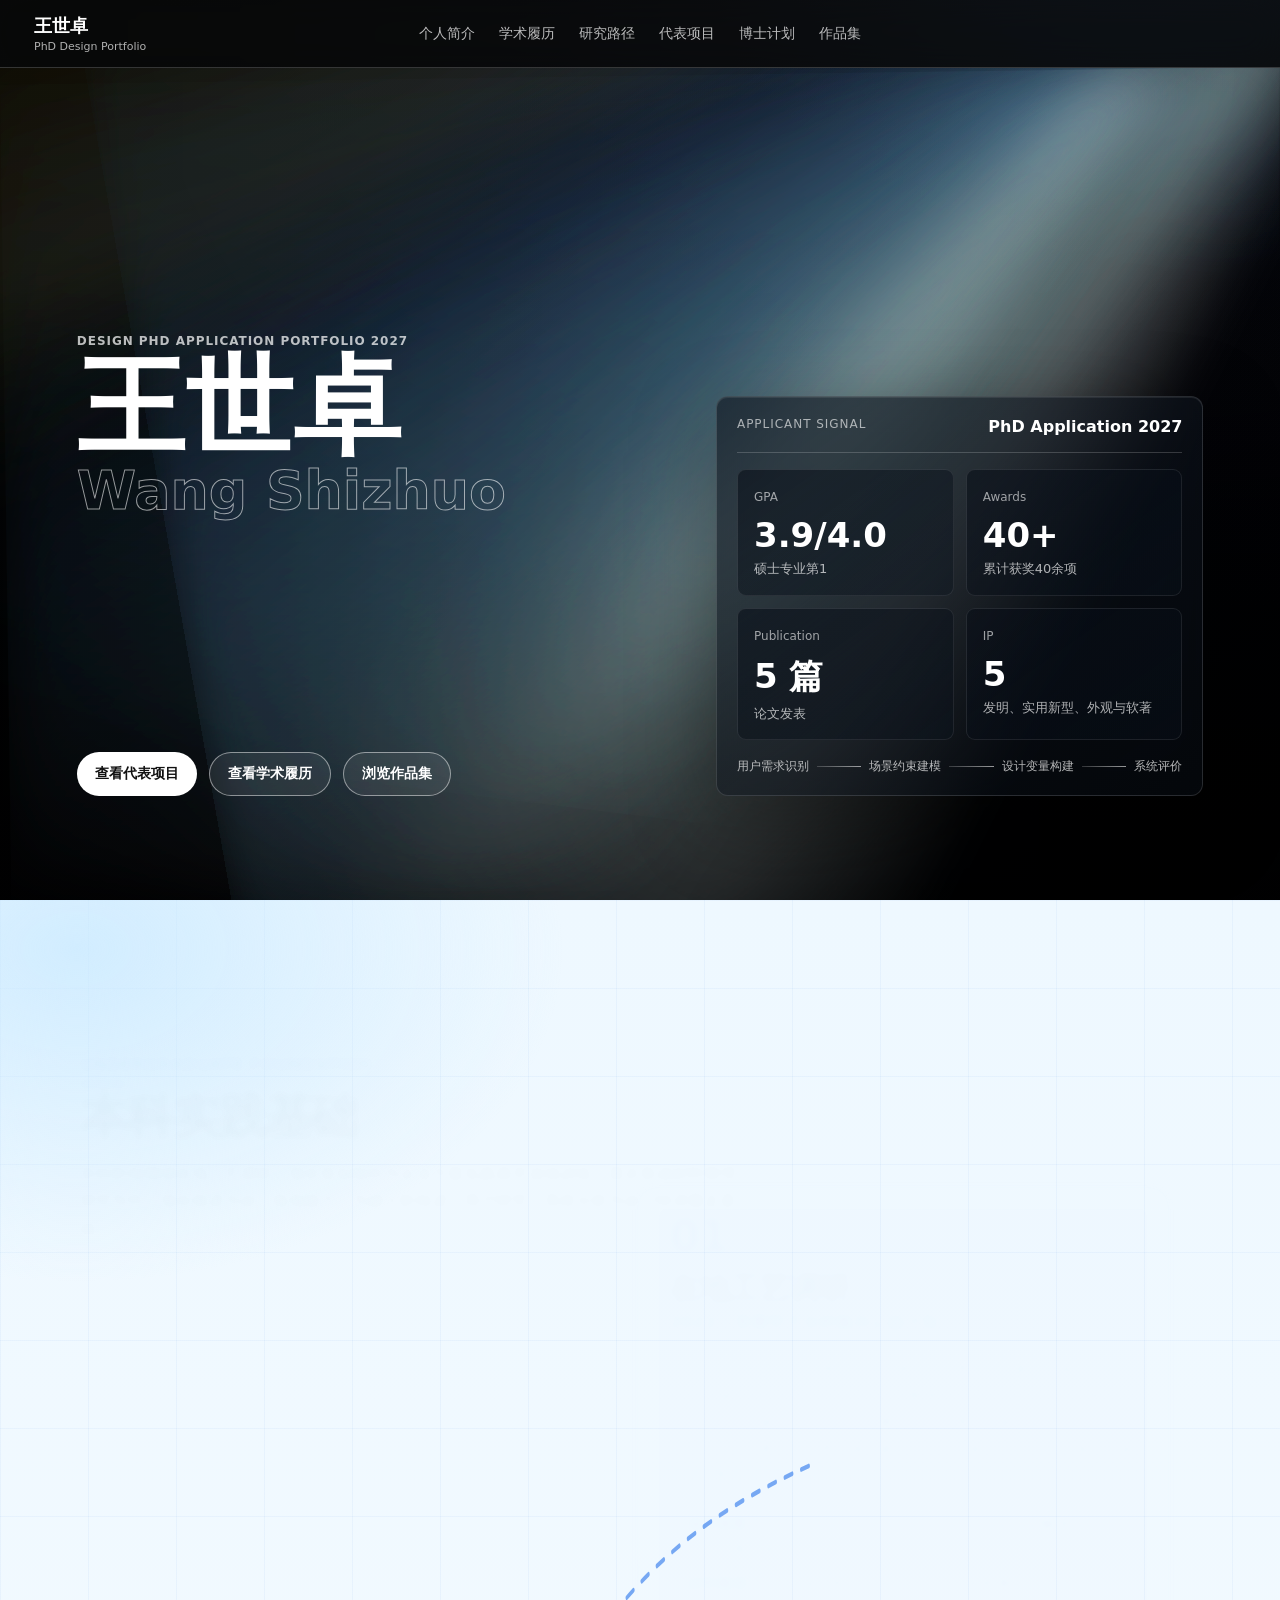
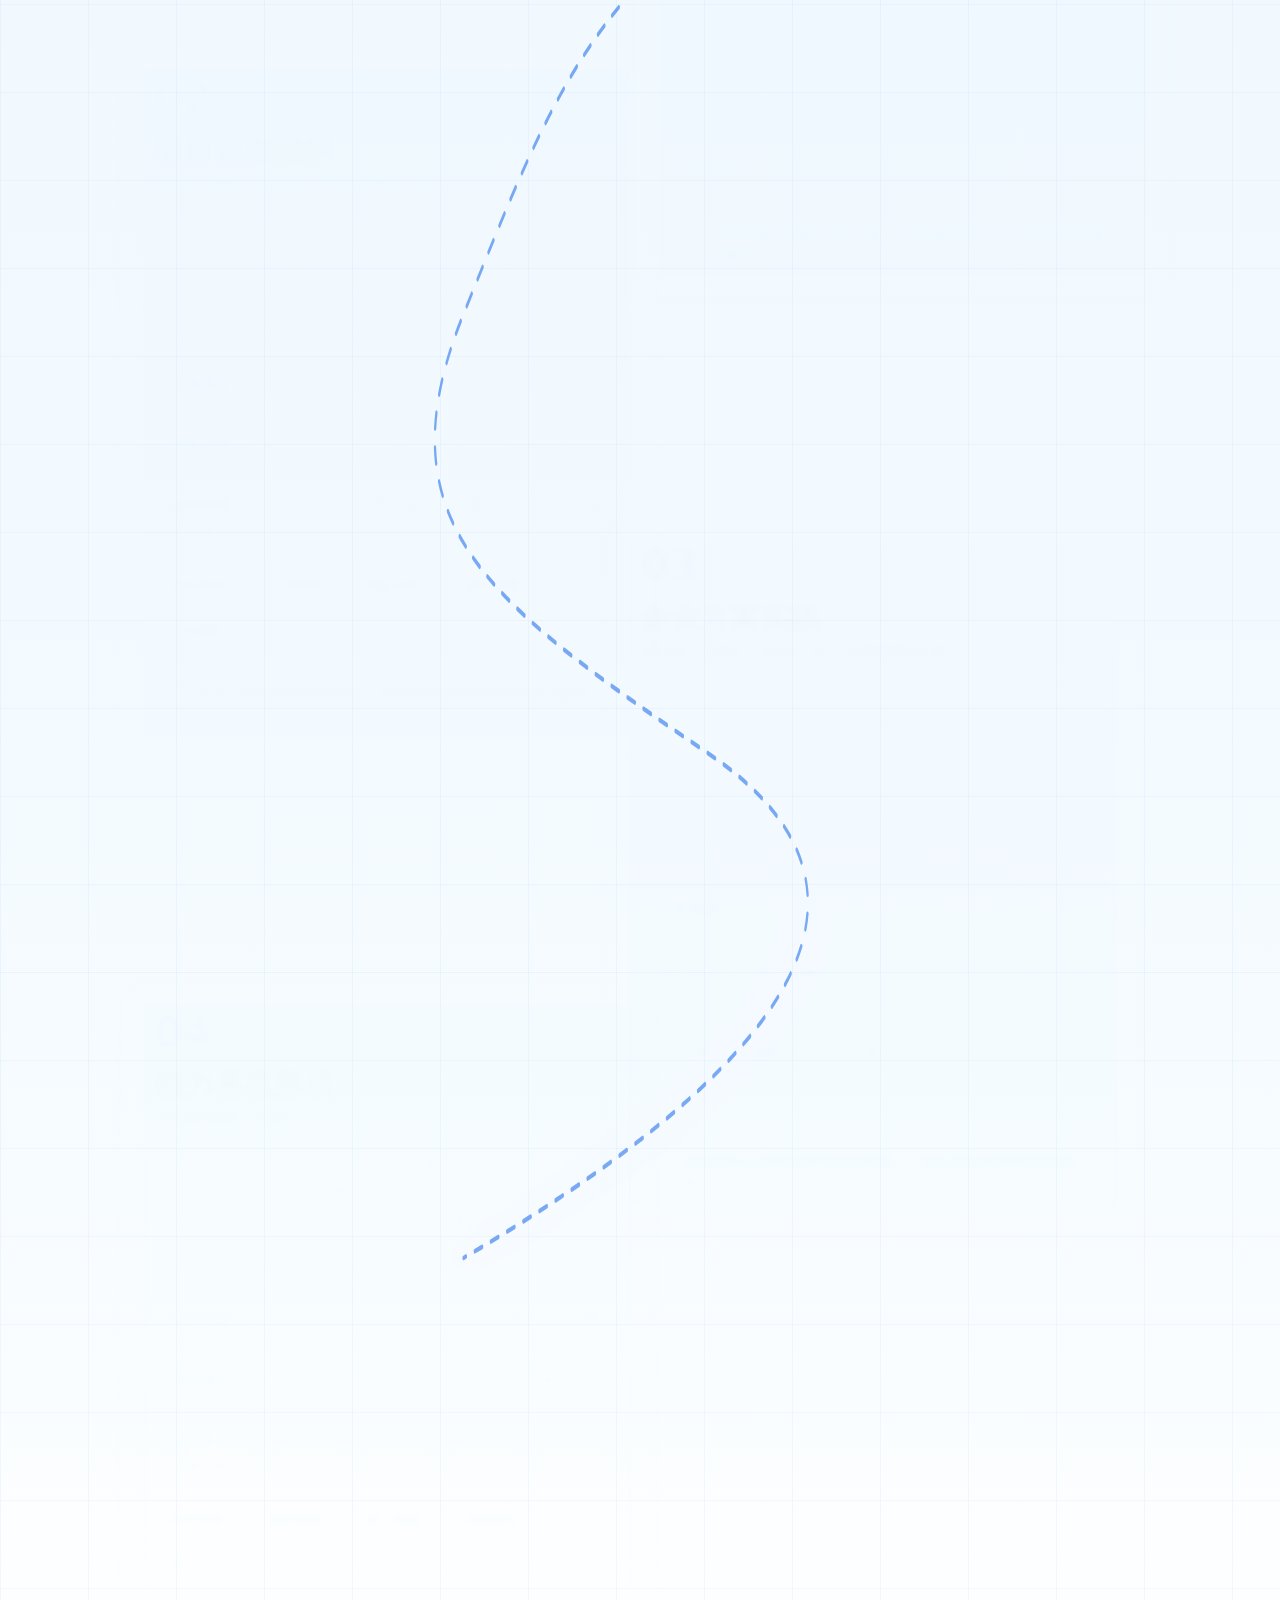
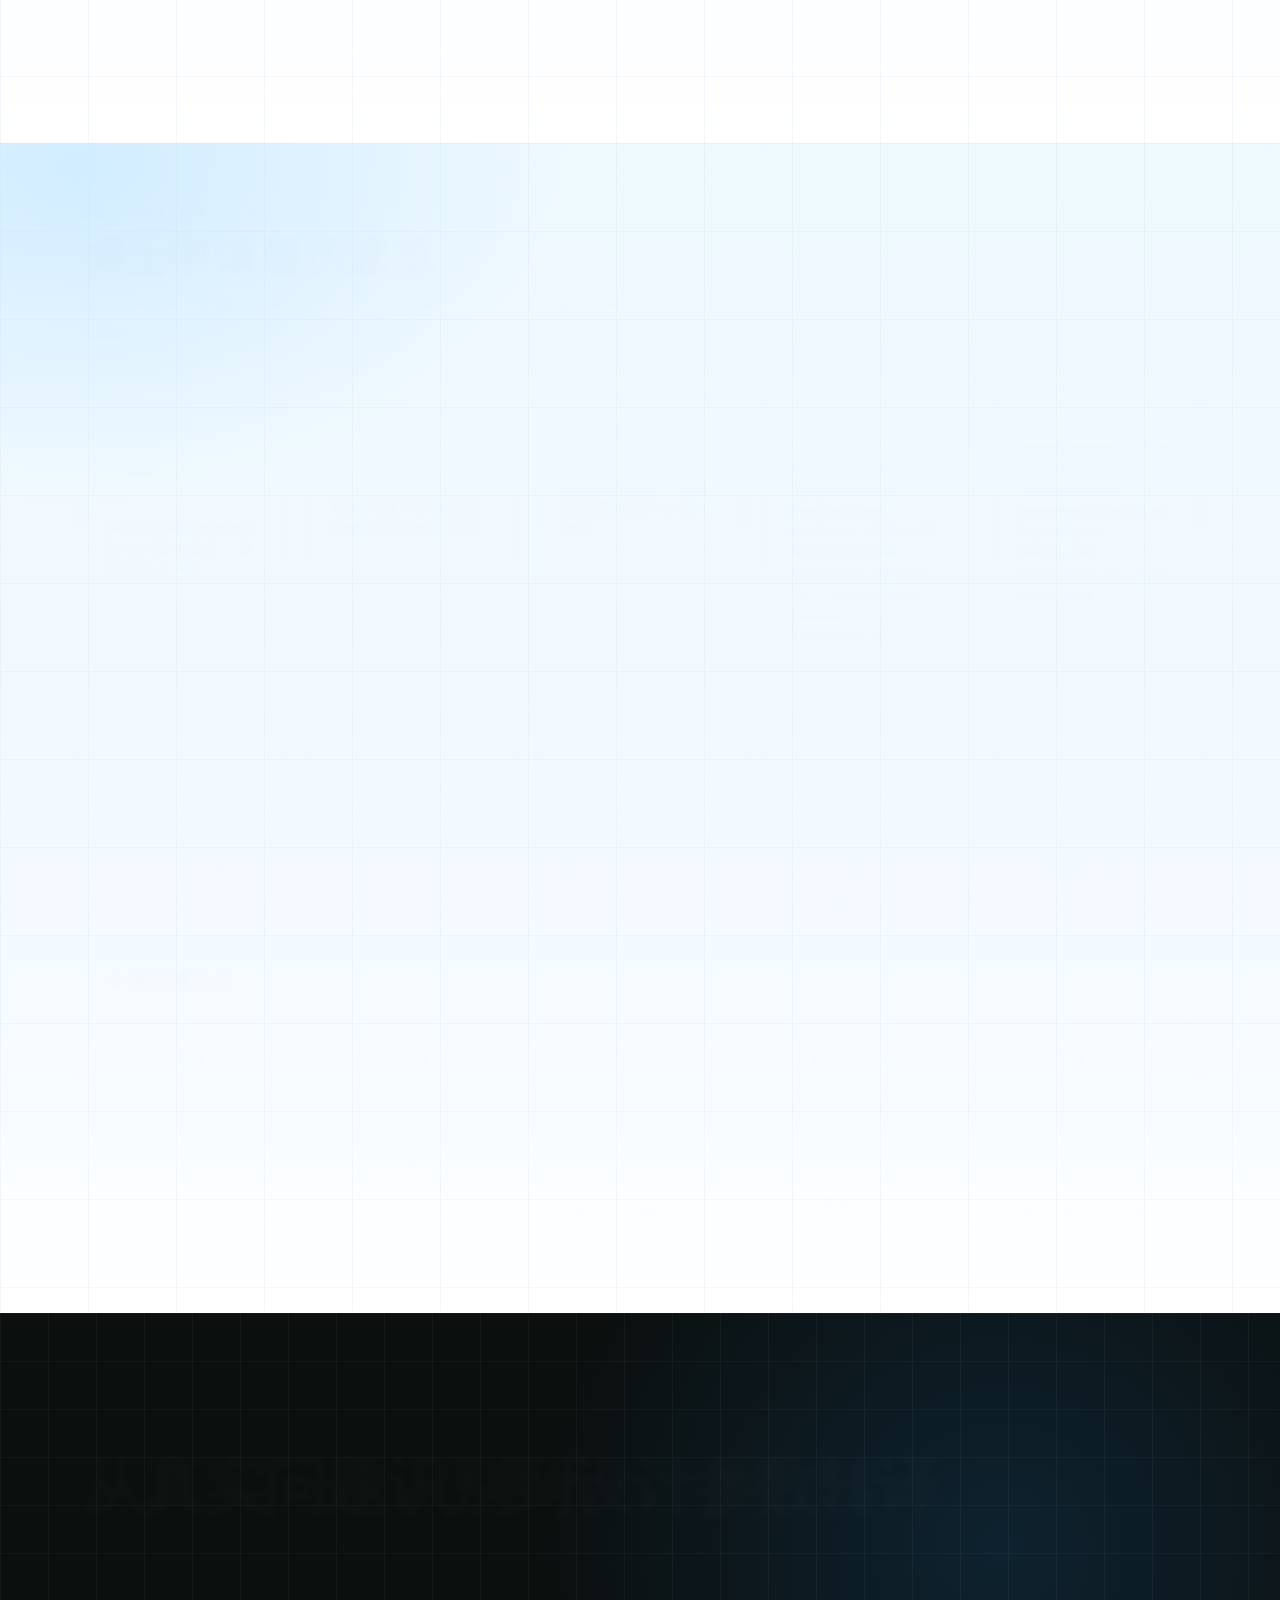
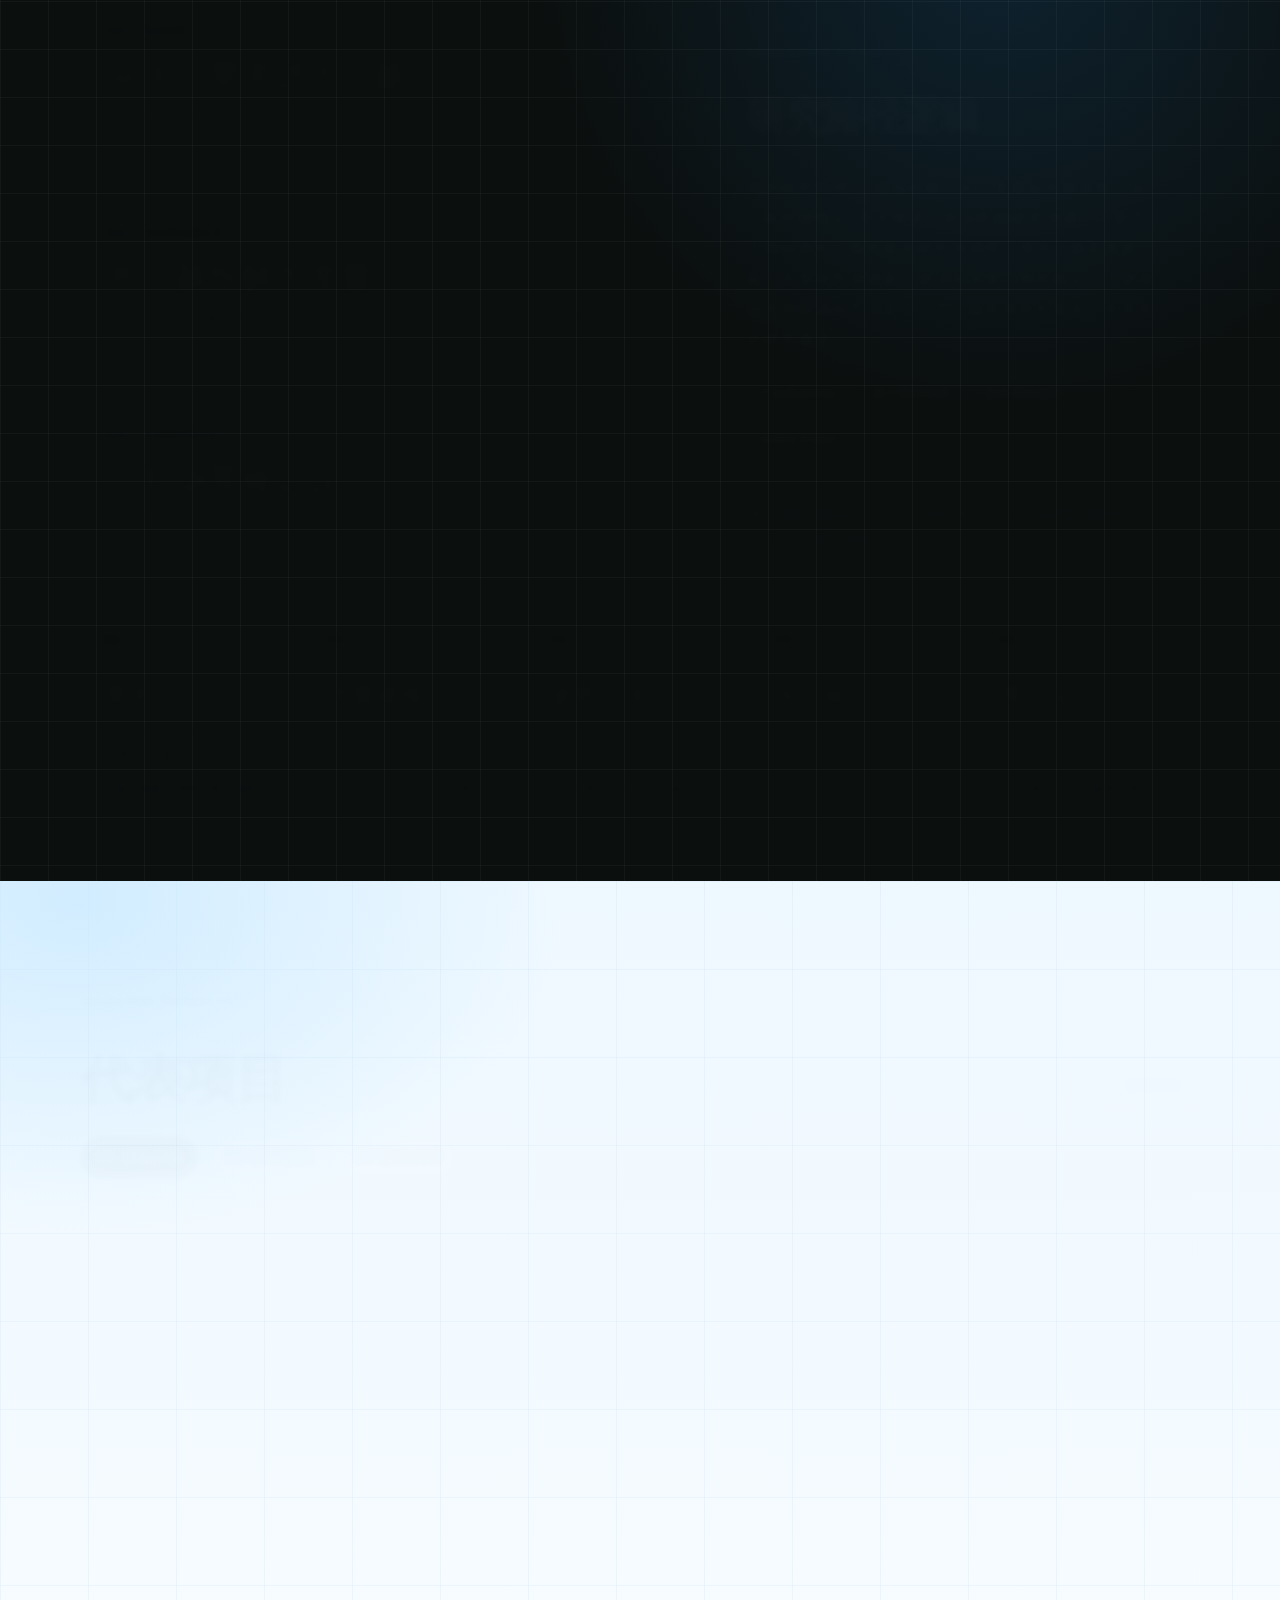
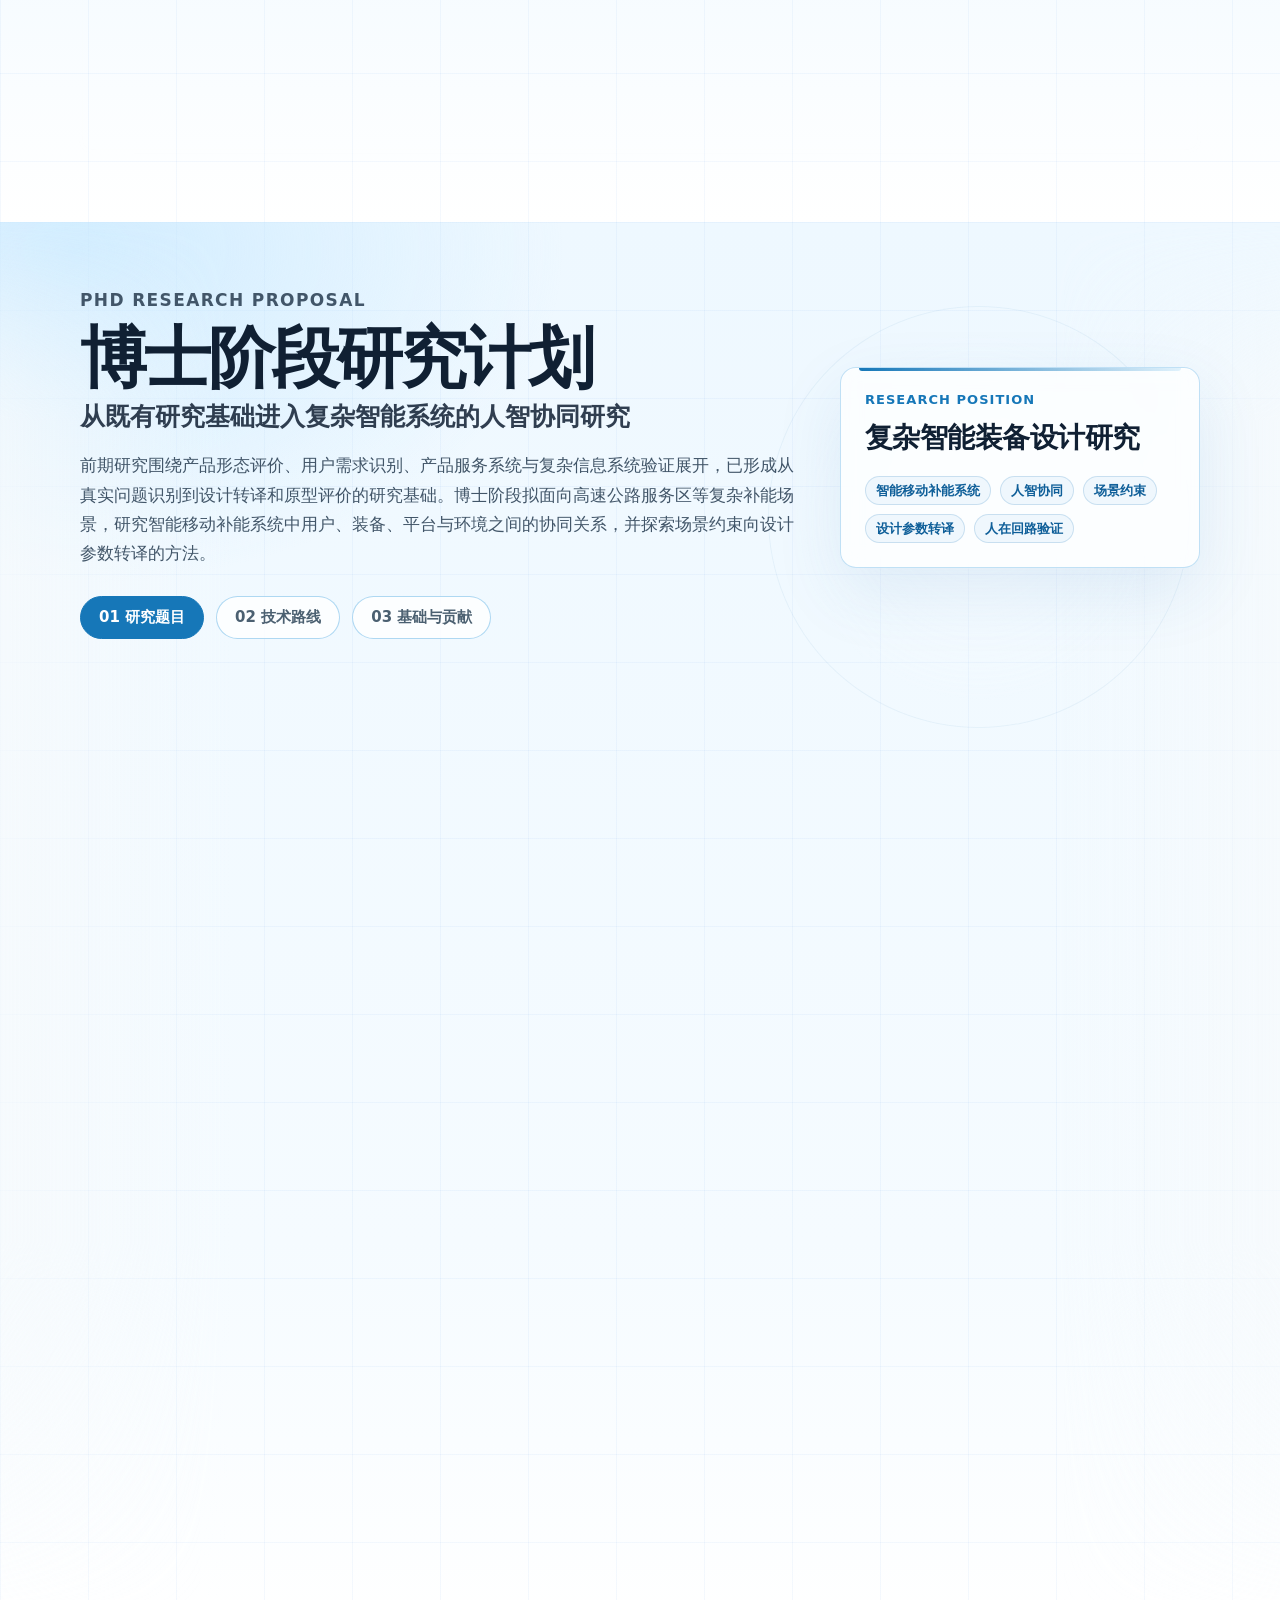
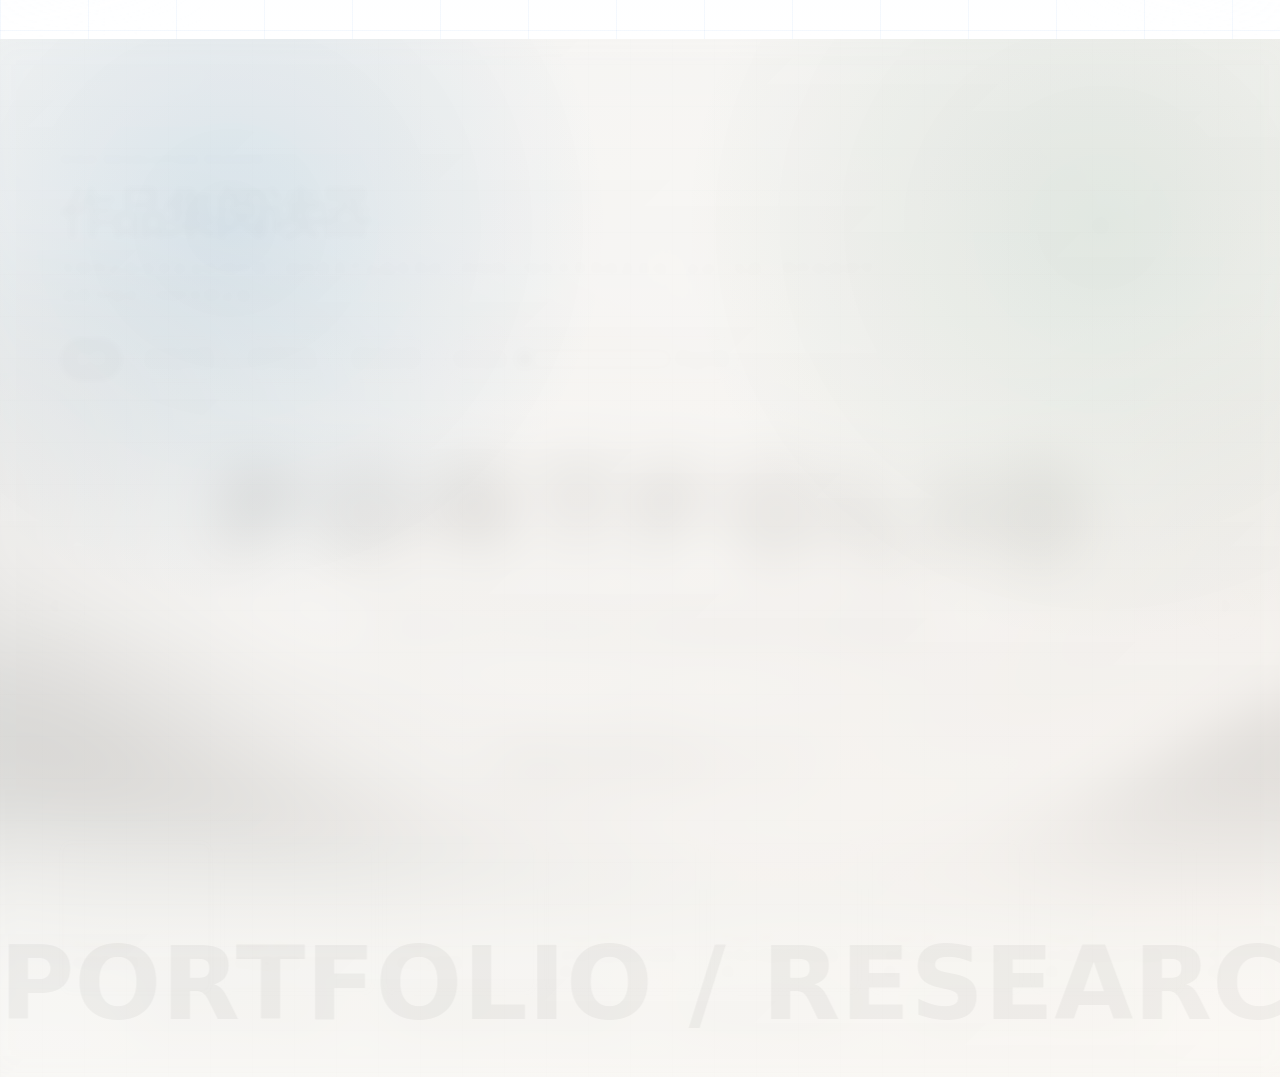
==== commit baeea752: "Add files via upload Replace portfolio with 2026 version" ====
--- a/index.html
+++ b/index.html
@@ -2,475 +2,10 @@
 <html lang="zh-CN">
 <head>
   <meta charset="utf-8">
-  <meta name="viewport" content="width=device-width, initial-scale=1">
-  <meta name="description" content="王世卓博士申请电子作品集，聚焦量化设计方法、人机环境协同设计机制与设计参数转译。">
-  <title>王世卓 | 博士申请电子作品集</title>
-  <link rel="stylesheet" href="styles.css">
+  <meta http-equiv="refresh" content="0; url=./%E8%AF%B7%E7%82%B9%E6%AD%A4%E8%BF%9B%E5%85%A5.html?verify=final-audit-pass-2">
+  <title>王世卓博士申请主页预览</title>
 </head>
 <body>
-  <div class="cursor-light" aria-hidden="true"></div>
-  <div class="scroll-progress" aria-hidden="true"></div>
-
-  <header class="topbar" aria-label="主导航">
-    <a class="brand" href="#top">
-      <strong>王世卓</strong>
-      <span>PhD Design Portfolio</span>
-    </a>
-    <nav class="nav-links">
-      <a href="#profile">个人简介</a>
-      <a href="#evidence">学术履历</a>
-      <a href="#research">研究路径</a>
-      <a href="#projects">代表项目</a>
-      <a href="#reader">作品集</a>
-      <a href="#contact">联系</a>
-    </nav>
-    <a class="nav-cta" href="assets/portfolio-wang-shizhuo-clear.pdf" target="_blank" rel="noreferrer">作品集 PDF</a>
-  </header>
-
-  <main id="top">
-    <section class="hero viewport-section" data-section="top">
-      <div class="hero-wall" aria-hidden="true">
-        <img src="assets/hires/page-01.webp" alt="">
-        <img src="assets/hires/page-09.webp" alt="">
-        <img src="assets/hires/page-17.webp" alt="">
-        <img src="assets/hires/page-25.webp" alt="">
-      </div>
-      <div class="hero-grid" aria-hidden="true"></div>
-      <div class="hero-copy">
-        <p class="eyebrow">Design PhD Application Portfolio 2026</p>
-        <h1 class="kinetic-title">
-          <span>王世卓</span>
-          <span>Wang Shizhuo</span>
-        </h1>
-        <p class="hero-subtitle">量化设计方法、人机环境协同设计机制与设计参数转译</p>
-        <p class="hero-text">
-          湘潭大学智能产品设计硕士，专业第1。<br>
-          研究聚焦量化设计、用户需求识别与设计参数转译。
-        </p>
-        <div class="hero-actions">
-          <a class="button primary" href="#projects">查看代表项目</a>
-          <a class="button ghost" href="#evidence">查看学术履历</a>
-          <a class="button ghost" href="#reader">浏览作品集</a>
-        </div>
-      </div>
-      <div class="hero-console" aria-label="申请概览">
-        <div class="console-head">
-          <span>Applicant Signal</span>
-          <strong>Design Research Applicant</strong>
-        </div>
-        <div class="signal-grid">
-          <article>
-            <span>GPA</span>
-            <strong>3.9/4.0</strong>
-            <p>硕士专业第1</p>
-          </article>
-          <article>
-            <span>Honor</span>
-            <strong>校级十佳</strong>
-            <p>湘潭大学十佳研究生标兵</p>
-          </article>
-          <article>
-            <span>Publication</span>
-            <strong>5 篇</strong>
-            <p>论文发表</p>
-          </article>
-          <article>
-            <span>IP</span>
-            <strong>5</strong>
-            <p>发明、实用新型、外观与软著</p>
-          </article>
-        </div>
-        <div class="console-flow">
-          <span>用户需求识别</span>
-          <i></i>
-          <span>场景约束建模</span>
-          <i></i>
-          <span>设计变量构建</span>
-          <i></i>
-          <span>系统评价</span>
-        </div>
-      </div>
-    </section>
-
-    <section class="profile-section viewport-section" id="profile" data-section="profile">
-      <div class="section-heading reveal">
-        <p class="eyebrow">Applicant Profile</p>
-        <h2>用量化设计方法把真实需求转译为设计参数</h2>
-      </div>
-      <div class="profile-board">
-        <article class="profile-card main reveal">
-          <span>申请方向</span>
-          <h3>设计学博士</h3>
-          <p>研究聚焦量化设计方法、人机环境协同机制与设计参数转译。作品集中三个项目共同呈现一条路径：先识别问题，再推导参数，最后回到场景验证方案。</p>
-        </article>
-        <article class="profile-card reveal">
-          <span>Education</span>
-          <h3>湘大艺术学院<br>智能产品设计方向</h3>
-          <p>硕士阶段进入智能产品设计方向，推免入学；本科阶段接受工业设计训练，具备产品设计与工程基础。</p>
-        </article>
-        <article class="profile-card reveal">
-          <span>Academic Output</span>
-          <h3>论文、专利与会议</h3>
-          <p>围绕用户需求识别、农业机械外观评价、循环家具服务与文化体验平台形成论文、会议和知识产权成果。</p>
-        </article>
-        <article class="profile-card reveal">
-          <span>Practice</span>
-          <h3>复杂工业场景经验</h3>
-          <p>参与锂电智能装备、工程机械等项目，熟悉从竞品分析、用户研究到概念方案和细节迭代的设计流程。</p>
-        </article>
-        <article class="profile-card reveal">
-          <span>Methods</span>
-          <h3>量化设计与用户研究</h3>
-          <p>能够将用户研究、场景约束和评价结果转化为可讨论、可推导、可验证的设计参数。</p>
-        </article>
-      </div>
-
-      <div class="resume-strip reveal" aria-label="简历重点">
-        <div><strong>英语基础扎实</strong><span>CET-4 656 / CET-6 516，可支撑英文文献阅读与学术交流</span></div>
-        <div><strong>30+</strong><span>国家级与省级设计竞赛奖项</span></div>
-        <div><strong>20+</strong><span>企业设计提案参与经历</span></div>
-      </div>
-      <div class="sticker-layer profile-stickers" aria-hidden="true">
-        <span class="sticker sticker-blue sticker-ticket"><i>01</i><b>USER STUDY</b><small>field notes</small></span>
-        <span class="sticker sticker-green sticker-slab"><i></i><b>DESIGN PARAMETER</b><small>translation</small></span>
-        <span class="sticker sticker-paper sticker-note"><b>Xiangtan University</b><small>smart product design</small></span>
-      </div>
-    </section>
-
-    <section class="evidence-section viewport-section" id="evidence" data-section="evidence">
-      <div class="section-heading reveal">
-        <p class="eyebrow">Academic Profile</p>
-        <h2>学术训练、研究成果与博士准备</h2>
-        <p>把简历中与博士申请直接相关的内容集中呈现，方便快速判断研究基础、方法训练和持续深造的准备度。</p>
-      </div>
-      <div class="evidence-grid">
-        <article class="evidence-timeline reveal">
-          <div class="timeline-item">
-            <span>01</span>
-            <strong>教育与排名</strong>
-            <p>湘潭大学艺术学院智能产品设计方向硕士，推免入学，GPA 3.9/4.0，专业第1。<br>本科阶段为湘潭大学工业设计专业，Top 20%。</p>
-          </div>
-          <div class="timeline-item">
-            <span>02</span>
-            <strong>研究方向</strong>
-            <p>关注量化设计方法、人机环境协同机制和设计参数转译，核心问题是如何把复杂场景转化为可推导的设计判断。</p>
-          </div>
-          <div class="timeline-item">
-            <span>03</span>
-            <strong>方法训练</strong>
-            <p>具备用户研究、问卷设计、信效度检验、多元统计和聚类分析基础，能够完成实验设计、数据解释和方案推导。</p>
-          </div>
-          <div class="timeline-item">
-            <span>04</span>
-            <strong>博士准备</strong>
-            <p>在智能装备、服务系统和医疗信息项目中持续训练问题识别、参数推导与方案验证能力，博士阶段将继续深化这一方向。</p>
-          </div>
-        </article>
-        <article class="resume-dossier reveal" aria-label="简历详细内容">
-          <div class="dossier-head">
-            <span>Resume Dossier</span>
-            <strong>博士申请履历速览</strong>
-            <p>集中呈现与博士申请直接相关的成果、经历与能力，便于快速了解我的研究基础和发展方向。</p>
-            <div class="dossier-tags" aria-label="核心履历数据">
-              <span>GPA 3.9/4.0</span>
-              <span>专业第1</span>
-              <span>论文 5 篇</span>
-              <span>知识产权 5 项</span>
-            </div>
-          </div>
-          <div class="dossier-grid">
-            <section>
-              <span>论文发表 5 篇</span>
-              <ul class="paper-list">
-                <li>
-                  <strong><a href="https://bioresources.cnr.ncsu.edu/resources/innovation-of-the-circular-transaction-service-mode-of-furniture-products-oriented-by-user-demand/" target="_blank" rel="noreferrer">Innovation of the Circular Transaction Service Mode of Furniture Products Oriented by User Demand</a></strong>
-                  <em>BioResources, 2026</em>
-                  <span class="paper-actions">
-                    <a href="https://bioresources.cnr.ncsu.edu/resources/innovation-of-the-circular-transaction-service-mode-of-furniture-products-oriented-by-user-demand/" target="_blank" rel="noreferrer">官方全文</a>
-                    <a href="https://scholar.google.com/scholar?q=Innovation+of+the+Circular+Transaction+Service+Mode+of+Furniture+Products+Oriented+by+User+Demand" target="_blank" rel="noreferrer">Scholar</a>
-                  </span>
-                </li>
-                <li>
-                  <strong><a href="https://kns.cnki.net/kns8s/defaultresult/index?kw=%E5%88%B6%E9%80%A0%E7%BA%A6%E6%9D%9F%E4%B8%8B%E7%9A%84%E5%86%9C%E4%B8%9A%E6%9C%BA%E6%A2%B0%E5%A4%96%E8%A7%82%E7%B2%BE%E7%9B%8A%E8%AE%BE%E8%AE%A1%E6%96%B9%E6%B3%95" target="_blank" rel="noreferrer">制造约束下的农业机械外观精益设计方法</a></strong>
-                  <em>《机械设计》, 2025</em>
-                </li>
-                <li>
-                  <strong><a href="https://kns.cnki.net/kns8s/defaultresult/index?kw=%E4%BB%B7%E5%80%BC%E6%84%9F%E7%9F%A5%E8%A7%86%E5%9F%9F%E4%B8%8B%E6%B2%B9%E7%BA%B8%E4%BC%9E%E9%9D%9E%E9%81%97%E4%BD%93%E9%AA%8C%E5%B9%B3%E5%8F%B0%E8%AE%BE%E8%AE%A1%E7%A0%94%E7%A9%B6" target="_blank" rel="noreferrer">价值感知视域下油纸伞非遗体验平台设计研究</a></strong>
-                  <em>《包装工程》, 2025</em>
-                </li>
-                <li>
-                  <strong>Research on the Appearance Evaluation Factors of Small Horsepower Tractors Based on Component Contour Extraction</strong>
-                  <em>Advances in Mechanical Design, 已录用</em>
-                </li>
-                <li>
-                  <strong><a href="https://kns.cnki.net/kns8s/defaultresult/index?kw=%E7%9F%B3%E9%BC%93%E6%B2%B9%E7%BA%B8%E4%BC%9E%E7%8E%B0%E4%BB%A3%E5%8C%96%E8%B5%8B%E8%83%BD%E4%B9%A1%E6%9D%91%E6%8C%AF%E5%85%B4%E7%8E%B0%E7%8A%B6%E3%80%81%E5%9B%B0%E5%A2%83%E5%8F%8A%E8%A7%A3%E5%86%B3%E6%96%B9%E6%A1%88" target="_blank" rel="noreferrer">石鼓油纸伞现代化赋能乡村振兴现状、困境及解决方案</a></strong>
-                  <em>《大众文艺》, 2023</em>
-                </li>
-              </ul>
-            </section>
-            <section>
-              <span>知识产权 5 项</span>
-              <ul>
-                <li>授权发明专利 1 项，实用新型专利 2 项。</li>
-                <li>外观设计专利 1 项，软件著作权 1 项。</li>
-              </ul>
-            </section>
-            <section>
-              <span>学术会议 4 次</span>
-              <ul class="compact-list">
-                <li>湖南省第十八届研究生创新论坛，口头报告。</li>
-                <li>第29届全国工业设计学术年会，墙报展示。</li>
-                <li>2025机械设计国际会议，口头报告。</li>
-                <li>湖南省第十七届研究生创新论坛，口头报告。</li>
-              </ul>
-            </section>
-            <section>
-              <span>实践经历</span>
-              <ul>
-                <li>日本千叶大学 SDI-A 亚洲设计工作坊，研究东京墨田区街区服务系统。</li>
-                <li>长沙九十八号工业设计有限公司实习，参与智能装备与工程机械项目。</li>
-              </ul>
-            </section>
-            <section>
-              <span>荣誉与竞赛</span>
-              <ul class="compact-list">
-                <li>湘潭大学十佳研究生标兵。</li>
-                <li>湘潭大学一等奖学金。</li>
-                <li>“伟人之托”奖学金。</li>
-                <li>国家级奖项 10 余项，省级奖项 20 余项。</li>
-              </ul>
-            </section>
-            <section>
-              <span>语言与工具</span>
-              <ul>
-                <li>CET-4 656，CET-6 516；具备英文文献阅读和学术交流基础。</li>
-                <li>熟悉 Rhino、KeyShot，可完成方案推演、图表绘制与版面整合。</li>
-              </ul>
-            </section>
-          </div>
-        </article>
-      </div>
-      <div class="sticker-layer evidence-stickers" aria-hidden="true">
-        <span class="sticker sticker-paper sticker-stamp"><i>CV</i><b>PROFILE</b></span>
-        <span class="sticker sticker-blue sticker-dot"><b>RESEARCH</b><small>evidence</small></span>
-        <span class="sticker sticker-amber sticker-ribbon"><b>PRACTICE</b><small>field work</small></span>
-      </div>
-    </section>
-
-    <section class="research-section viewport-section" id="research" data-section="research">
-      <div class="section-heading light reveal">
-        <p class="eyebrow">Research Path</p>
-        <h2>围绕“人、机、环境”建立设计参数转译路径</h2>
-      </div>
-      <div class="cockpit">
-        <div class="research-cards reveal" aria-label="研究能力概览">
-          <article class="research-card active" data-focus="human">
-            <span>01 / Human</span>
-            <h3>从用户需求进入问题</h3>
-            <p>先理解使用者、任务和真实情境，再提出设计问题。</p>
-          </article>
-          <article class="research-card" data-focus="machine">
-            <span>02 / System</span>
-            <h3>把方案拆成可讨论的变量</h3>
-            <p>把产品形态、界面结构和服务流程转化为可比较的设计要点。</p>
-          </article>
-          <article class="research-card" data-focus="context">
-            <span>03 / Context</span>
-            <h3>回到场景验证设计</h3>
-            <p>把场景限制纳入设计过程，检查方案是否回应问题。</p>
-          </article>
-        </div>
-        <div class="cockpit-panel reveal">
-          <p class="panel-kicker" id="focus-kicker">Human Lens</p>
-          <h3 id="focus-title">从用户需求识别进入设计问题</h3>
-          <p id="focus-text">从真实使用经验中提炼问题，让设计判断有依据。</p>
-          <div class="method-pills" id="focus-methods">
-          <span>理解需求</span>
-            <span>识别问题</span>
-            <span>形成判断</span>
-          </div>
-        </div>
-      </div>
-      <div class="method-lab reveal" aria-label="方法图谱">
-        <article class="method-card active" data-method="need">
-          <span>01</span>
-          <h3>需求识别</h3>
-          <p>从使用者、任务和场景中确认问题。</p>
-        </article>
-        <article class="method-card" data-method="model">
-          <span>02</span>
-          <h3>变量建模</h3>
-          <p>把需求整理为可比较的设计变量。</p>
-        </article>
-        <article class="method-card" data-method="translate">
-          <span>03</span>
-          <h3>参数转译</h3>
-          <p>把研究判断转化为设计决策。</p>
-        </article>
-        <article class="method-card" data-method="verify">
-          <span>04</span>
-          <h3>原型验证</h3>
-          <p>通过方案对比检验设计结果。</p>
-        </article>
-        <aside class="method-detail">
-          <p id="method-kicker">Method Layer 01</p>
-          <h3 id="method-title">需求识别</h3>
-          <p id="method-text">先确认使用者、任务阻力和设计回应。</p>
-        </aside>
-      </div>
-      <div class="sticker-layer research-stickers" aria-hidden="true">
-        <span class="sticker sticker-dark sticker-mini"><i></i><b>HUMAN</b></span>
-        <span class="sticker sticker-dark sticker-mini"><i></i><b>SYSTEM</b></span>
-        <span class="sticker sticker-dark sticker-mini"><i></i><b>CONTEXT</b></span>
-      </div>
-    </section>
-
-    <section class="projects-section viewport-section" id="projects" data-section="projects">
-      <div class="section-heading reveal">
-        <p class="eyebrow">Selected Projects</p>
-        <h2>以三个项目呈现设计研究的不同问题类型</h2>
-      </div>
-
-      <div class="project-lenses reveal" aria-label="项目研究侧重">
-        <article>
-          <span>Form Study</span>
-          <strong>农业机械外观</strong>
-          <p>从外观感知进入造型判断，把评价结果落到可调整的形态参数。</p>
-        </article>
-        <article>
-          <span>Service Study</span>
-          <strong>循环家具服务</strong>
-          <p>从估值、信任与交付入手，梳理家具再次流通的服务流程。</p>
-        </article>
-        <article>
-          <span>System Study</span>
-          <strong>跨院报告共享</strong>
-          <p>围绕授权、核验与采信，组织跨院信息共享的关键节点。</p>
-        </article>
-      </div>
-
-      <div class="studio-tabs reveal" role="tablist" aria-label="项目切换">
-        <button class="active" data-studio="tractor">01 农机外观</button>
-        <button data-studio="furniture">02 循环家具</button>
-        <button data-studio="medical">03 医疗共享</button>
-      </div>
-
-      <div class="studio-shell reveal">
-        <article class="studio active" id="studio-tractor">
-          <div class="studio-copy">
-            <span>Project 01 / Intelligent Equipment</span>
-            <h3>井关集团小马力拖拉机外观迭代设计</h3>
-            <p>项目从农业机械外观评价出发，把用户对品牌感、力量感和亲和度的判断，转化为可推敲的形态参数。</p>
-            <ul>
-              <li>研究问题：小马力农业机械如何在可靠、轻便和品牌识别之间取得平衡。</li>
-              <li>方法路径：结合感知评价、统计分析和形态推导建立设计依据。</li>
-              <li>设计结果：品牌基因延续、视觉重心下压与家族化形态重构。</li>
-            </ul>
-          </div>
-          <div class="studio-gallery">
-            <button data-page="4"><img loading="lazy" src="assets/hires/page-04.webp" alt="拖拉机项目摘要页"></button>
-            <button data-page="5"><img loading="lazy" src="assets/hires/page-05.webp" alt="拖拉机项目设计对象页"></button>
-            <button data-page="8"><img loading="lazy" src="assets/hires/page-08.webp" alt="拖拉机项目量化方法页"></button>
-            <button data-page="9"><img loading="lazy" src="assets/hires/page-09.webp" alt="拖拉机项目设计实践页"></button>
-          </div>
-        </article>
-
-        <article class="studio" id="studio-furniture">
-          <div class="studio-copy">
-            <span>Project 02 / Circular Service</span>
-            <h3>面向二手家具循环流通的用户端服务系统设计</h3>
-            <p>项目回应闲置家具再次流通中的估值、信任和交付问题，组织用户端 APP 与线下服务协同。</p>
-            <ul>
-              <li>研究问题：成色可信、信息透明、交付确定和绿色价值表达。</li>
-              <li>方法路径：从用户需求、优先级判断和服务流程三个层面推进。</li>
-              <li>设计结果：用户端 APP、OMO 循环服务架构和履约追踪机制。</li>
-            </ul>
-          </div>
-          <div class="studio-gallery">
-            <button data-page="12"><img loading="lazy" src="assets/hires/page-12.webp" alt="循环家具项目摘要页"></button>
-            <button data-page="14"><img loading="lazy" src="assets/hires/page-14.webp" alt="循环家具需求分析页"></button>
-            <button data-page="16"><img loading="lazy" src="assets/hires/page-16.webp" alt="循环家具系统架构页"></button>
-            <button data-page="17"><img loading="lazy" src="assets/hires/page-17.webp" alt="循环家具 APP 界面页"></button>
-          </div>
-        </article>
-
-        <article class="studio" id="studio-medical">
-          <div class="studio-copy">
-            <span>Project 03 / Medical Service System</span>
-            <h3>面向检查检验互认的跨院诊断报告共享系统设计</h3>
-            <p>项目处理跨院报告共享中的使用阻力，把患者授权、来源核验、互认状态和使用记录组织到同一条服务链中。</p>
-            <ul>
-              <li>研究问题：跨院报告共享中的授权边界、可信核验和临床采信。</li>
-              <li>方法路径：从多主体需求、任务链和功能转译中梳理系统逻辑。</li>
-              <li>设计结果：统一索引、动态授权、可信状态理解和连续追踪。</li>
-            </ul>
-          </div>
-          <div class="studio-gallery">
-            <button data-page="19"><img loading="lazy" src="assets/hires/page-19.webp" alt="医疗项目摘要页"></button>
-            <button data-page="21"><img loading="lazy" src="assets/hires/page-21.webp" alt="医疗项目流程分析页"></button>
-            <button data-page="24"><img loading="lazy" src="assets/hires/page-24.webp" alt="医疗项目 QFD 排序页"></button>
-            <button data-page="25"><img loading="lazy" src="assets/hires/page-25.webp" alt="医疗项目患者端 APP 页"></button>
-          </div>
-        </article>
-      </div>
-      <div class="sticker-layer project-stickers" aria-hidden="true">
-        <span class="sticker sticker-paper sticker-tab"><b>FORM</b><small>visual evaluation</small></span>
-        <span class="sticker sticker-green sticker-tab"><b>SERVICE</b><small>cycle flow</small></span>
-        <span class="sticker sticker-blue sticker-tab"><b>SYSTEM</b><small>medical sharing</small></span>
-      </div>
-    </section>
-
-    <section class="reader-section viewport-section" id="reader" data-section="reader">
-      <div class="section-heading reveal">
-        <p class="eyebrow">High Resolution Reader</p>
-        <h2>作品集阅读器</h2>
-        <p>横向切换作品集页面，点击中心页全屏阅读。</p>
-      </div>
-      <div class="reader-toolbar reveal">
-        <button class="active" data-filter="all">全部</button>
-        <button data-filter="tractor">农机外观</button>
-        <button data-filter="furniture">循环家具</button>
-        <button data-filter="medical">医疗共享</button>
-        <label class="page-jump">
-          <span>快速定位</span>
-          <input id="page-scrubber" type="range" min="1" max="27" value="1">
-          <output id="page-output">Page 01</output>
-        </label>
-        <a href="assets/portfolio-wang-shizhuo-clear.pdf" target="_blank" rel="noreferrer">打开作品集 PDF</a>
-      </div>
-      <div class="reader-stage reveal" aria-label="作品集大图阅读">
-        <button class="reader-nav reader-prev" type="button" aria-label="上一页">‹</button>
-        <div class="reader-carousel" id="reader-carousel" aria-live="polite"></div>
-        <button class="reader-nav reader-next" type="button" aria-label="下一页">›</button>
-      </div>
-      <div class="page-strip reveal" id="page-grid" aria-label="作品集页面缩略导航"></div>
-    </section>
-
-    <section class="contact-section viewport-section" id="contact" data-section="contact">
-      <div class="contact-copy reveal">
-        <p class="eyebrow">Contact</p>
-        <h2>联系</h2>
-        <p>欢迎通过邮件或电话联系我。<br>博士阶段，我希望继续围绕量化设计方法、人机环境协同机制与设计参数转译开展研究。</p>
-      </div>
-      <address class="contact-card reveal">
-        <a href="mailto:shzhwang@foxmail.com"><small>邮箱</small>shzhwang@foxmail.com</a>
-        <a href="tel:18303318908"><small>电话/微信</small>183-0331-8908</a>
-        <span><small>籍贯/学校</small>河北邯郸 / 湘潭大学</span>
-      </address>
-    </section>
-  </main>
-
-  <div class="lightbox" id="lightbox" aria-hidden="true" role="dialog" aria-label="高清页面查看器">
-    <button class="lightbox-close" type="button" aria-label="关闭">×</button>
-    <button class="lightbox-prev" type="button" aria-label="上一页">‹</button>
-    <figure>
-      <img id="lightbox-image" src="" alt="">
-      <figcaption id="lightbox-caption"></figcaption>
-    </figure>
-    <button class="lightbox-next" type="button" aria-label="下一页">›</button>
-  </div>
-
-  <button class="back-top" type="button" aria-label="返回顶部">↑</button>
-  <script src="app.js"></script>
+  <a href="./%E8%AF%B7%E7%82%B9%E6%AD%A4%E8%BF%9B%E5%85%A5.html?verify=final-audit-pass-2">进入预览</a>
 </body>
 </html>
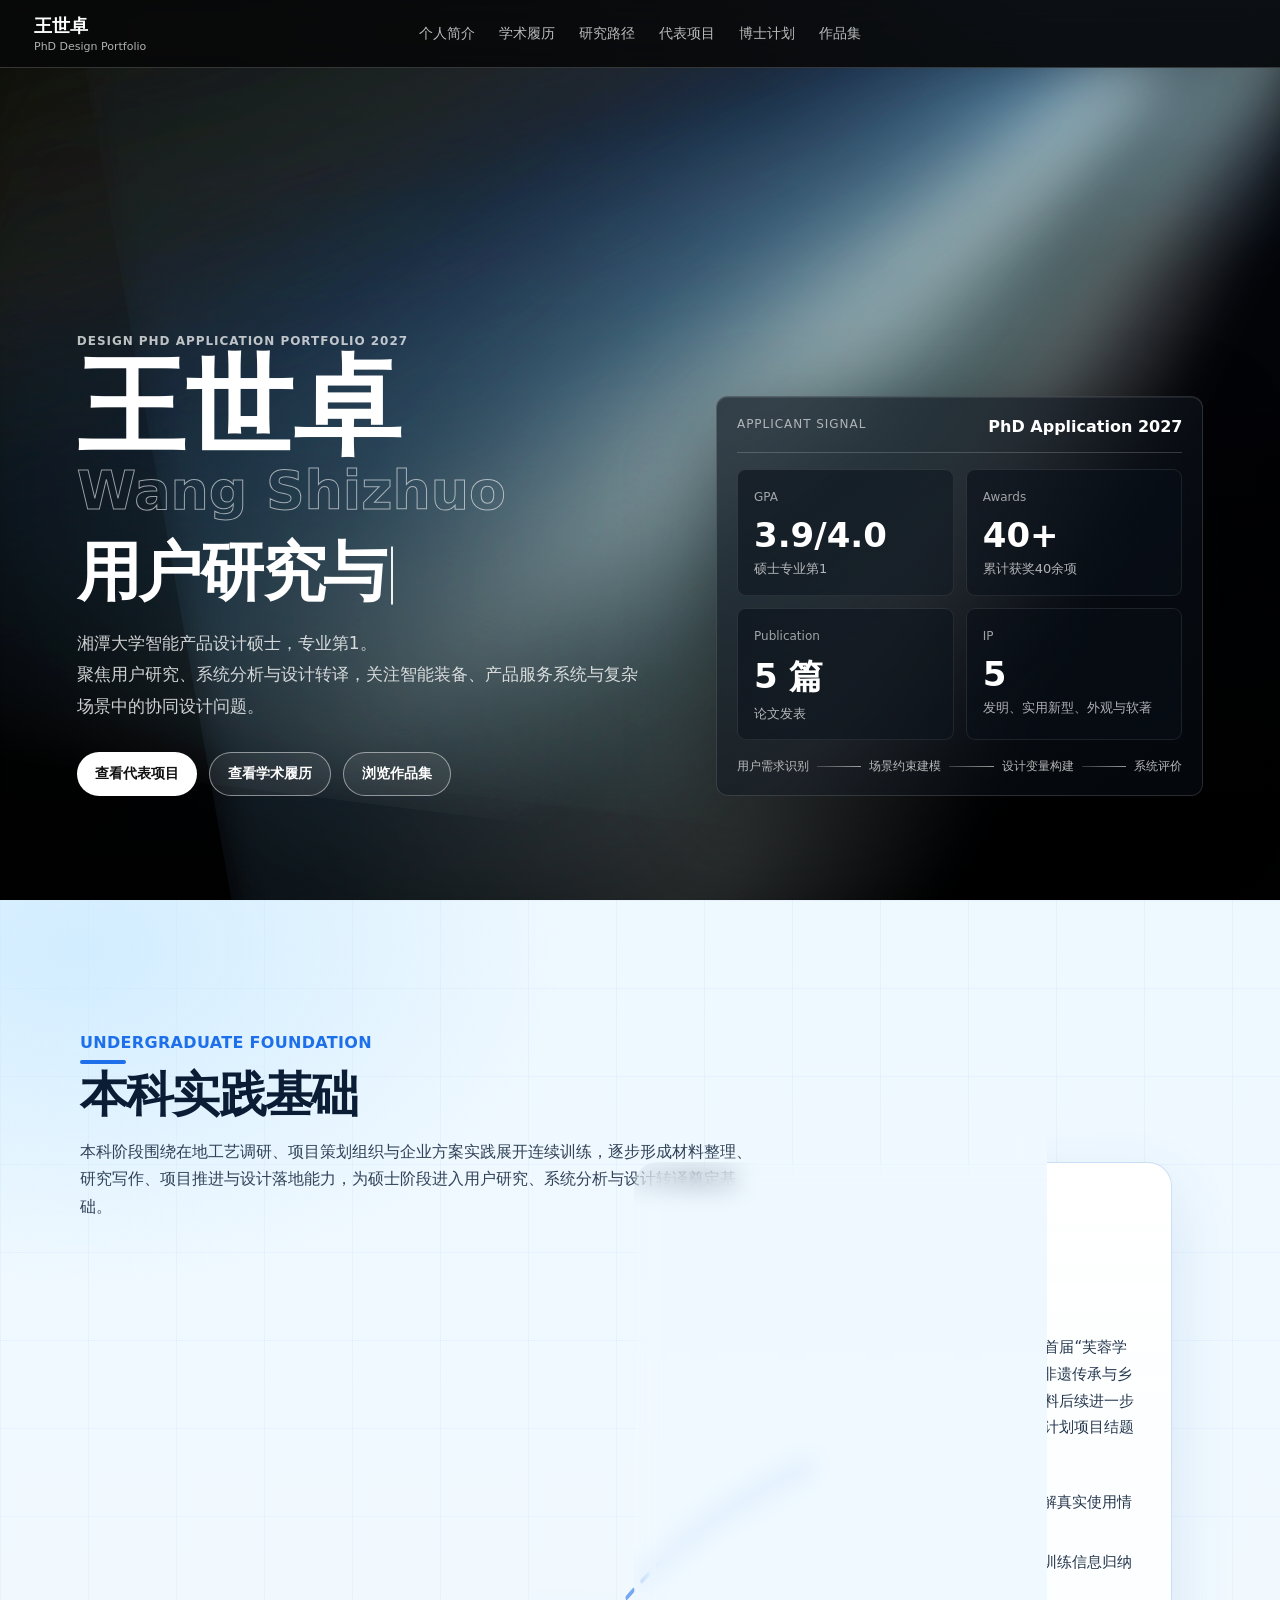
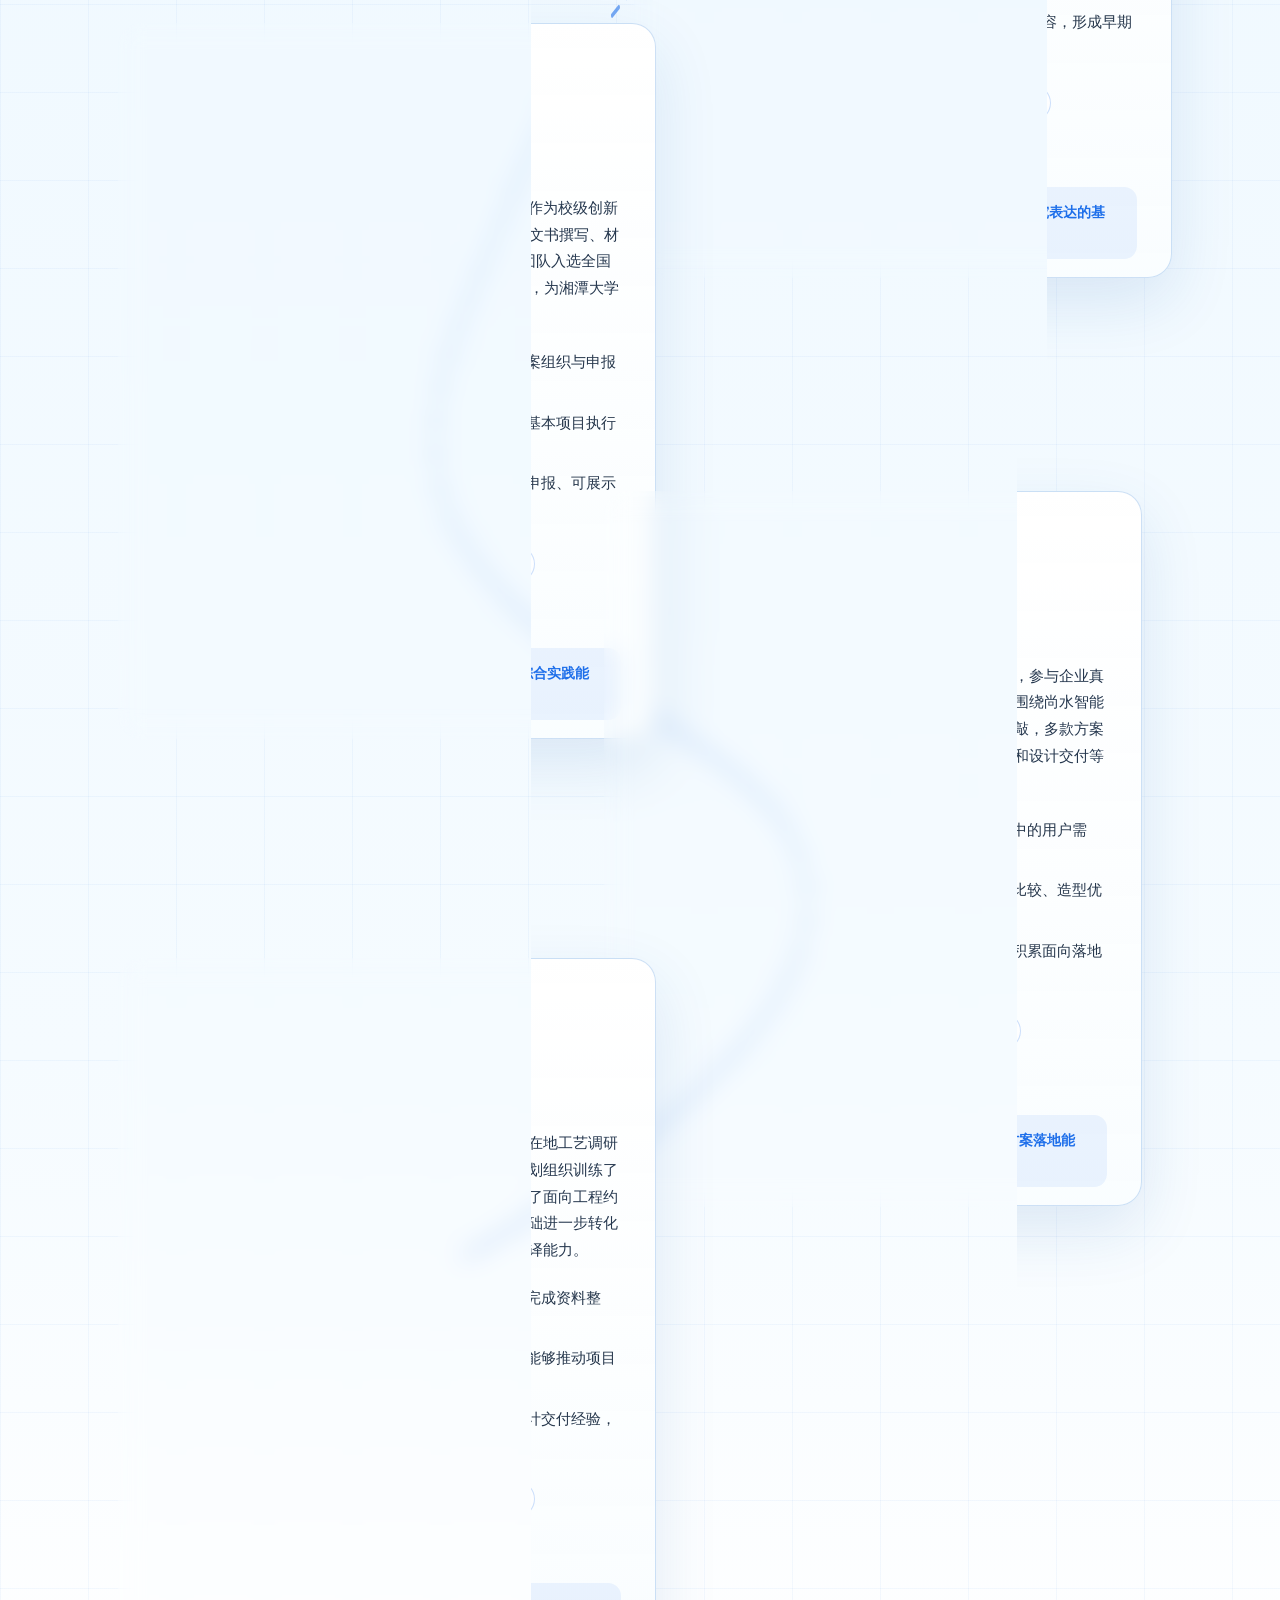
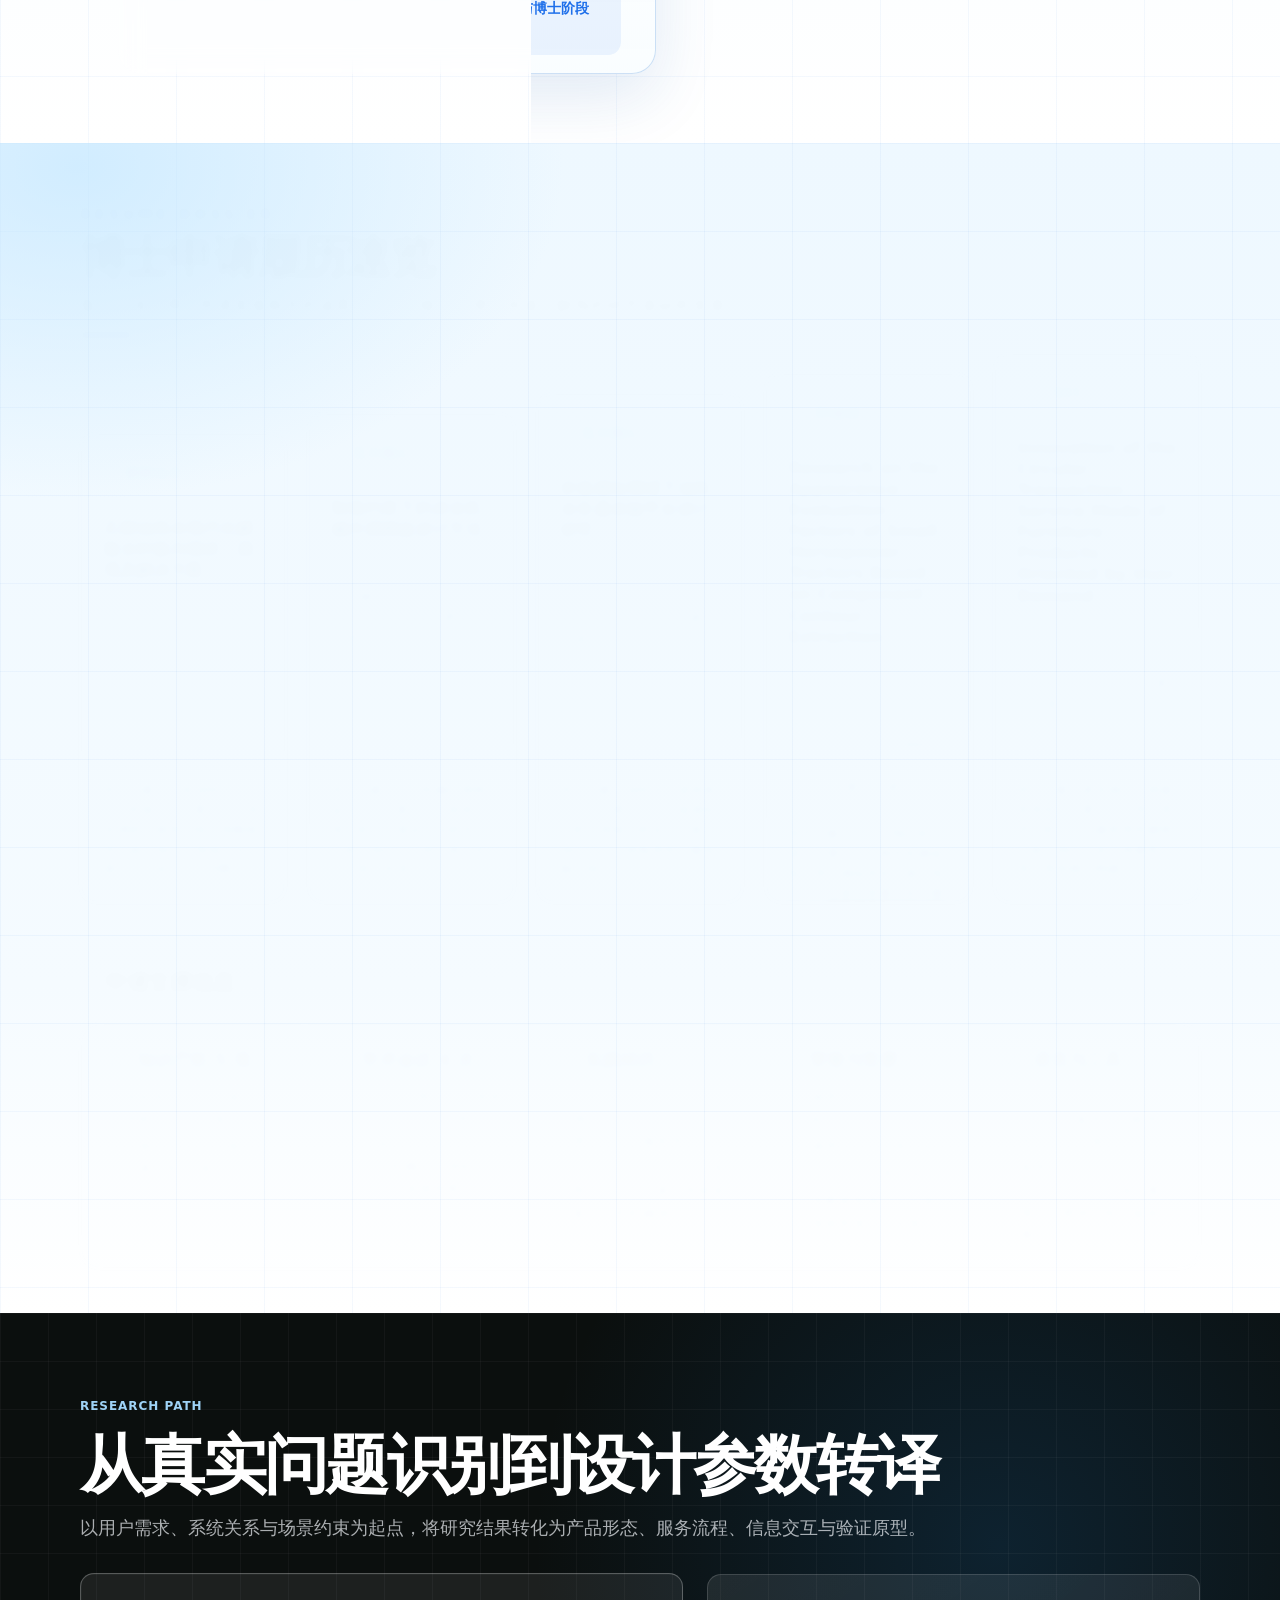
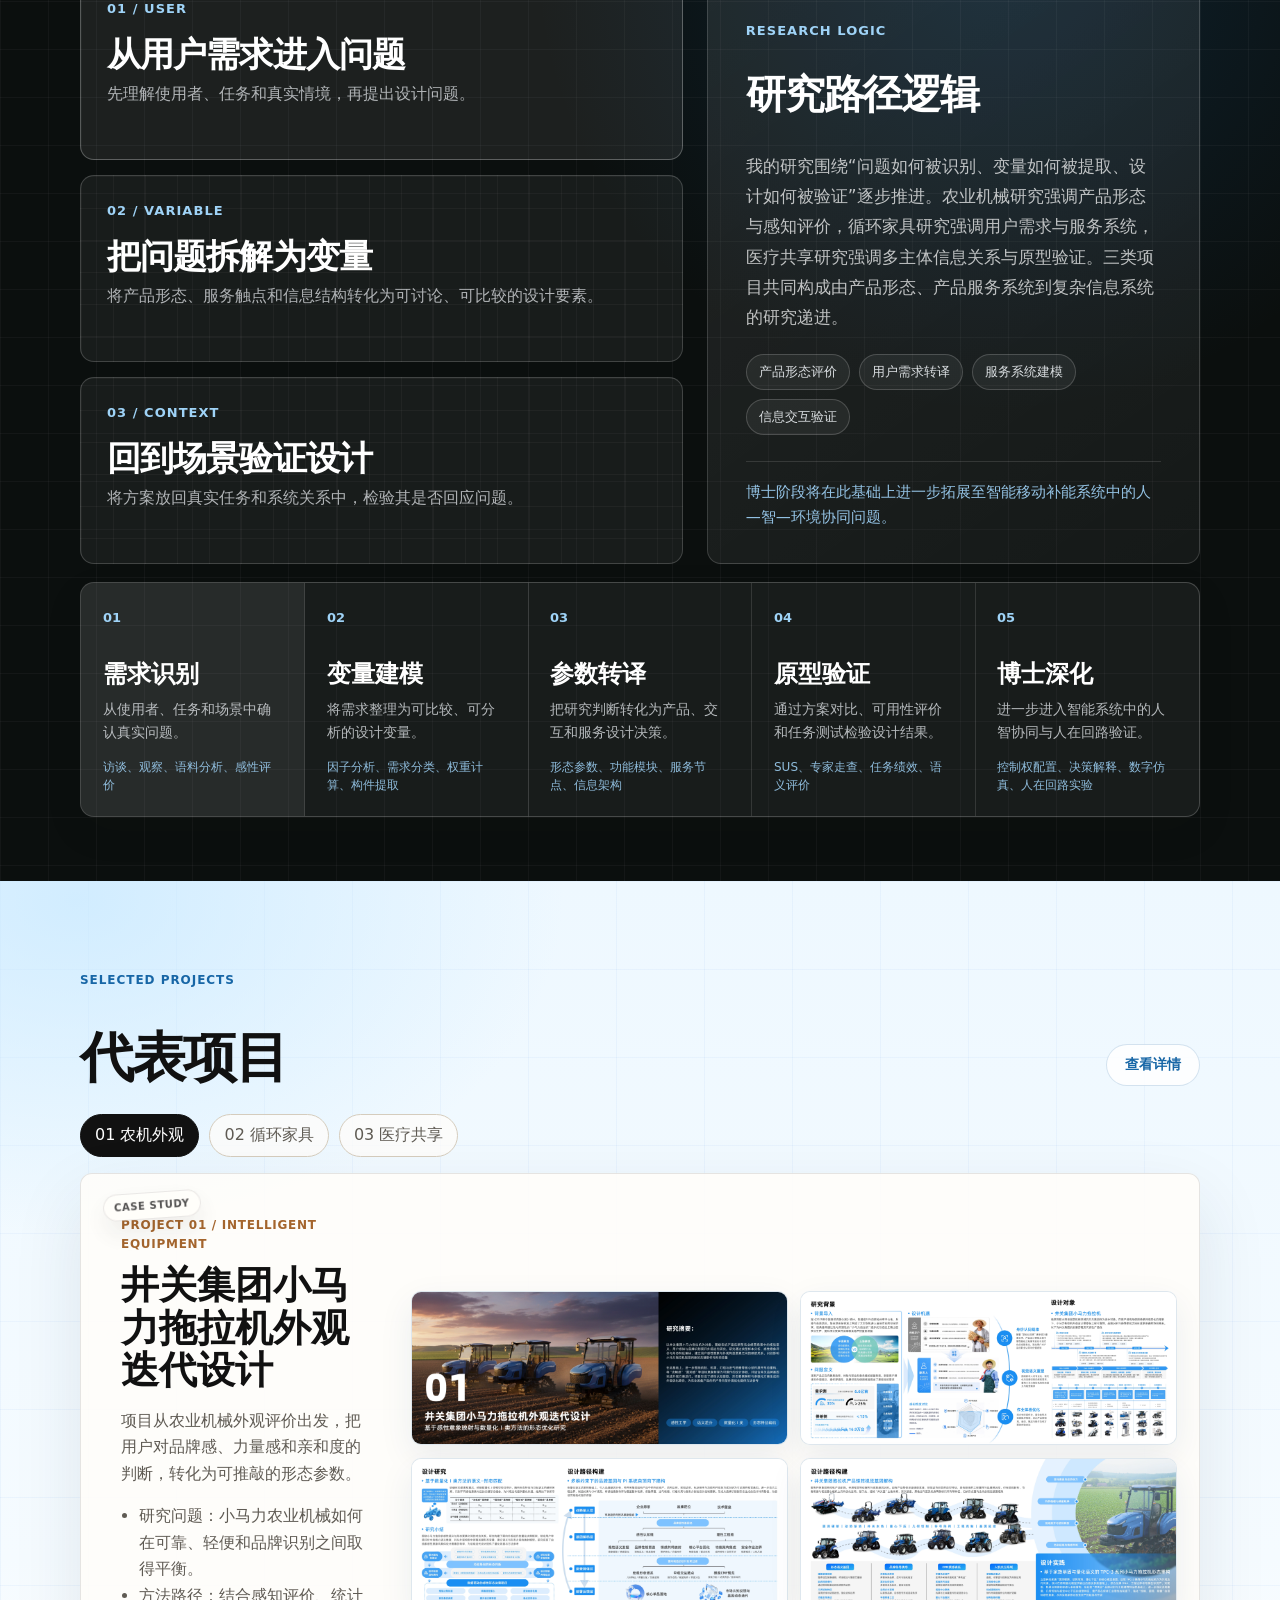
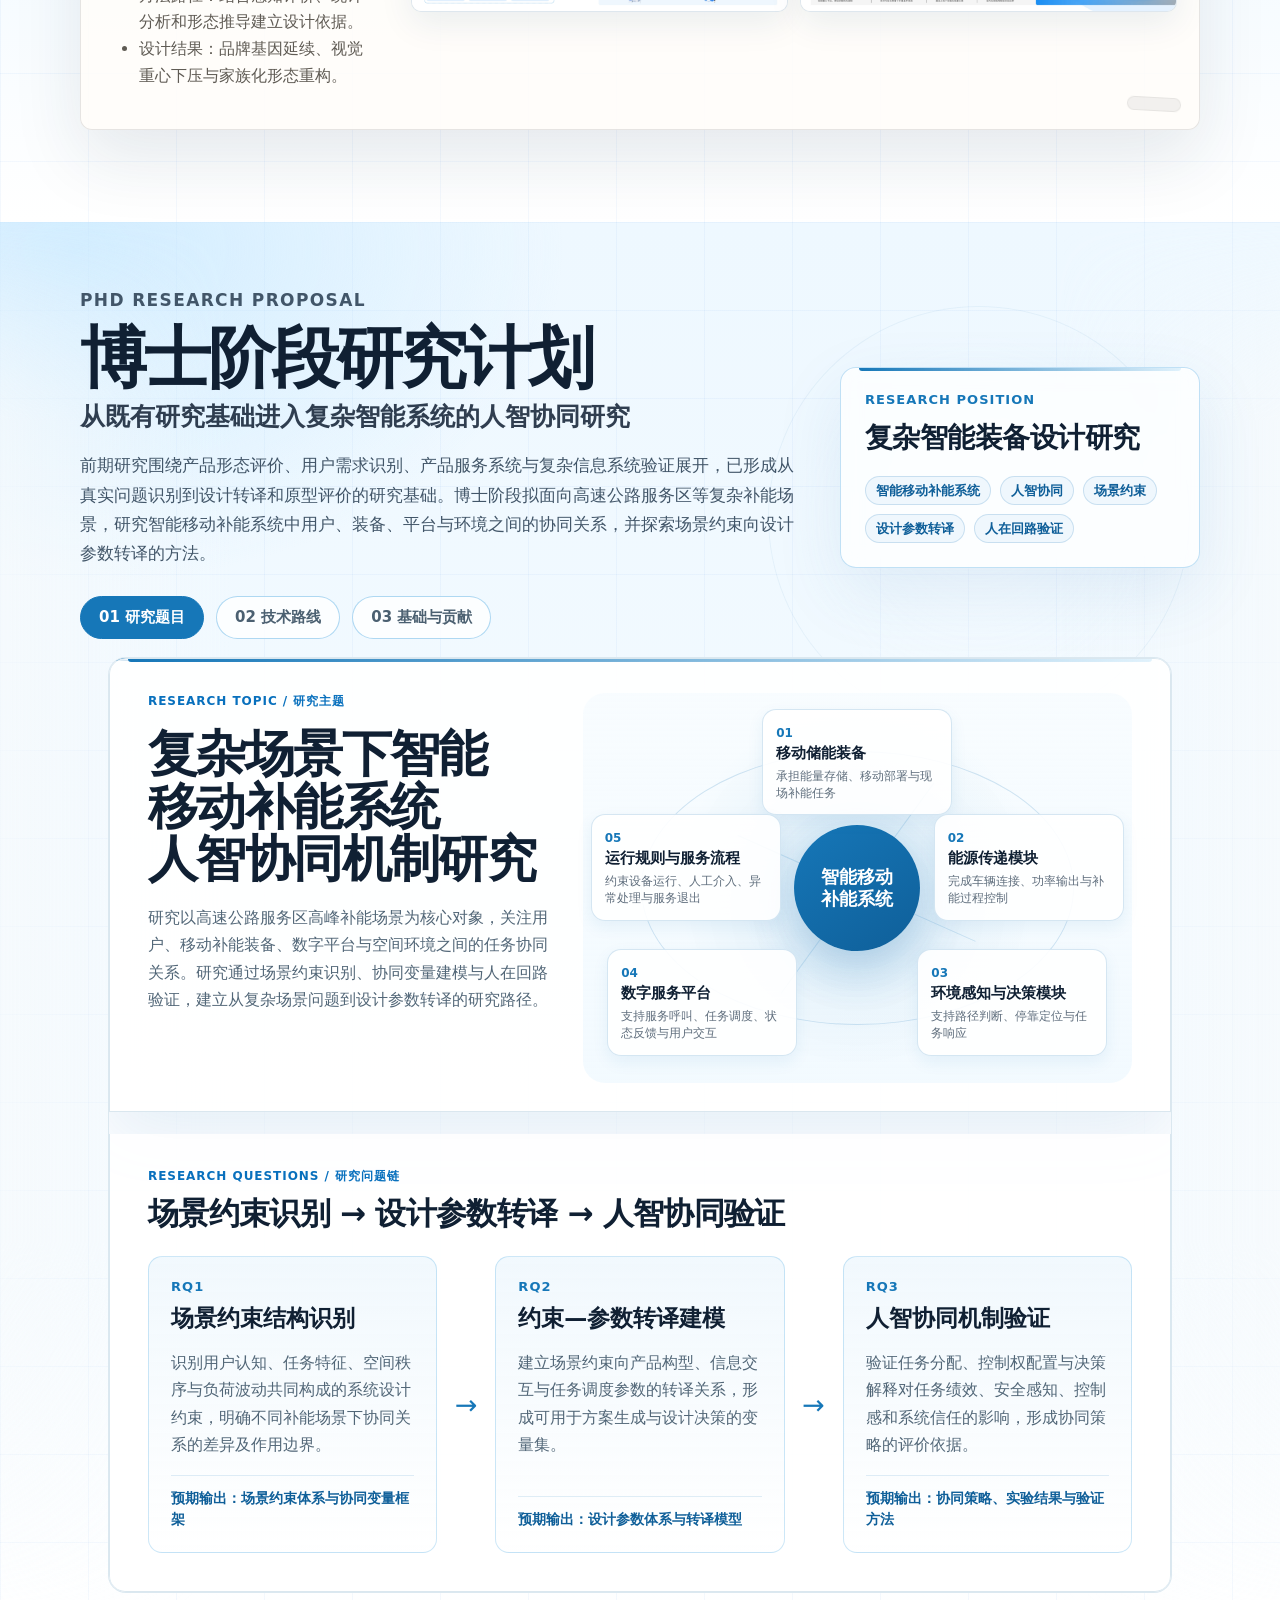
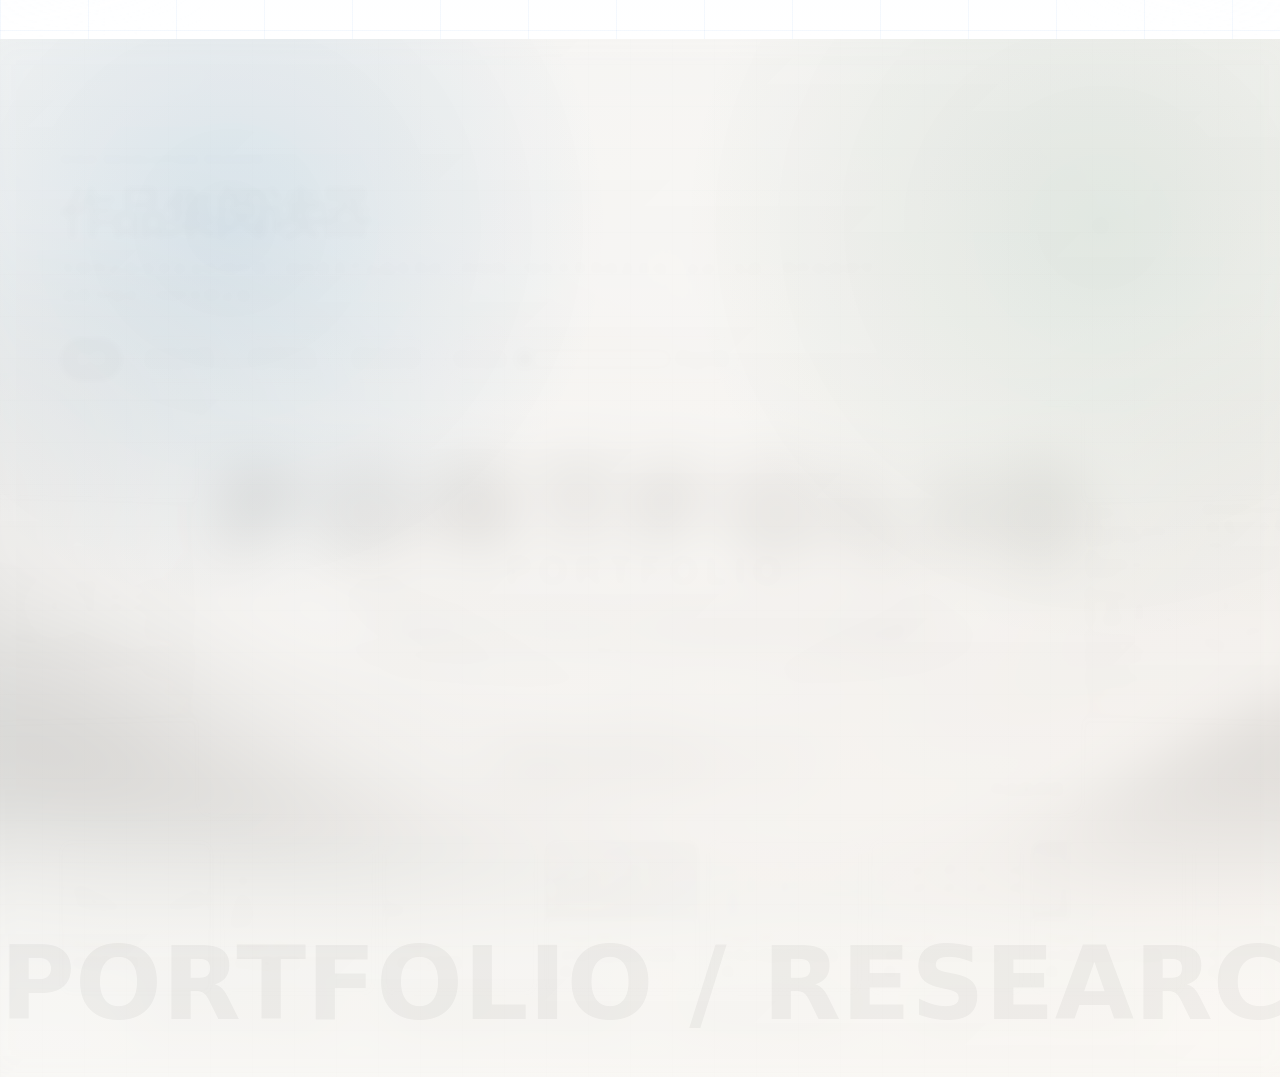
==== commit bfb3ea66: "Add files via upload" ====
--- a/index.html
+++ b/index.html
@@ -1,11 +1,759 @@
-<!doctype html>
+﻿<!doctype html>
 <html lang="zh-CN">
 <head>
   <meta charset="utf-8">
-  <meta http-equiv="refresh" content="0; url=./%E8%AF%B7%E7%82%B9%E6%AD%A4%E8%BF%9B%E5%85%A5.html?verify=final-audit-pass-2">
-  <title>王世卓博士申请主页预览</title>
+  <meta name="viewport" content="width=device-width, initial-scale=1">
+  <meta name="description" content="王世卓博士申请电子作品集，聚焦真实问题识别、变量建模、设计参数转译与复杂系统验证。">
+  <title>王世卓 | 博士申请电子作品集</title>
+  <link rel="stylesheet" href="styles.css">
+  <link rel="stylesheet" href="final-overrides.css?v=final-audit-pass-2">
 </head>
 <body>
-  <a href="./%E8%AF%B7%E7%82%B9%E6%AD%A4%E8%BF%9B%E5%85%A5.html?verify=final-audit-pass-2">进入预览</a>
+  <div class="cursor-light" aria-hidden="true"></div>
+  <div class="scroll-progress" aria-hidden="true"></div>
+
+  <header class="topbar" aria-label="主导航">
+    <a class="brand" href="#top">
+      <strong>王世卓</strong>
+      <span>PhD Design Portfolio</span>
+    </a>
+    <nav class="nav-links">
+      <a href="#profile">个人简介</a>
+      <a href="#evidence">学术履历</a>
+      <a href="#research">研究路径</a>
+      <a href="#projects">代表项目</a>
+      <a href="#proposal">博士计划</a>
+      <a href="#reader">作品集</a>
+    </nav>
+  </header>
+
+  <main id="top">
+    <section class="hero viewport-section" data-section="top">
+      <div class="hero-wall" aria-hidden="true">
+        <img src="assets/hires/page-01.webp" alt="">
+        <img src="assets/hires/page-09.webp" alt="">
+        <img src="assets/hires/page-17.webp" alt="">
+        <img src="assets/hires/page-25.webp" alt="">
+      </div>
+      <div class="hero-grid" aria-hidden="true"></div>
+      <div class="hero-rays" aria-hidden="true"><span></span><span></span><span></span></div>
+      <div class="hero-copy">
+        <p class="eyebrow">Design PhD Application Portfolio 2027</p>
+        <h1 class="kinetic-title">
+          <span>王世卓</span>
+          <span>Wang Shizhuo</span>
+        </h1>
+        <p class="hero-subtitle hero-type-title typewriter-line">
+          <span data-hero-typewriter>2027年设计学博士申请</span>
+          <span class="typewriter-cursor" aria-hidden="true"></span>
+        </p>
+        <p class="hero-text">
+          湘潭大学智能产品设计硕士，专业第1。<br>
+          聚焦用户研究、系统分析与设计转译，关注智能装备、产品服务系统与复杂场景中的协同设计问题。
+        </p>
+        <div class="hero-actions">
+          <a class="button primary" href="#projects">查看代表项目</a>
+          <a class="button ghost" href="#evidence">查看学术履历</a>
+          <a class="button ghost" href="#reader">浏览作品集</a>
+        </div>
+      </div>
+      <div class="hero-console" aria-label="申请概览">
+        <div class="console-head">
+          <span>Applicant Signal</span>
+          <strong>PhD Application 2027</strong>
+        </div>
+        <div class="signal-grid">
+          <article>
+            <span>GPA</span>
+            <strong>3.9/4.0</strong>
+            <p>硕士专业第1</p>
+          </article>
+          <article>
+            <span>Awards</span>
+            <strong>40+</strong>
+            <p>累计获奖40余项</p>
+          </article>
+          <article>
+            <span>Publication</span>
+            <strong>5 篇</strong>
+            <p>论文发表</p>
+          </article>
+          <article>
+            <span>IP</span>
+            <strong>5</strong>
+            <p>发明、实用新型、外观与软著</p>
+          </article>
+        </div>
+        <div class="console-flow">
+          <span>用户需求识别</span>
+          <i></i>
+          <span>场景约束建模</span>
+          <i></i>
+          <span>设计变量构建</span>
+          <i></i>
+          <span>系统评价</span>
+        </div>
+      </div>
+    </section>
+
+    <section class="profile-section undergraduate-foundation viewport-section" id="profile" data-section="profile">
+      <div class="foundation-inner">
+        <header class="foundation-header reveal">
+          <div>
+            <p class="foundation-kicker">Undergraduate Foundation</p>
+            <h2>本科实践基础</h2>
+            <p>本科阶段围绕在地工艺调研、项目策划组织与企业方案实践展开连续训练，逐步形成材料整理、研究写作、项目推进与设计落地能力，为硕士阶段进入用户研究、系统分析与设计转译奠定基础。</p>
+          </div>
+        </header>
+
+        <div class="foundation-path-wrap" aria-label="本科实践基础成长路径">
+          <svg class="foundation-path" viewBox="0 0 1460 1320" preserveAspectRatio="none" aria-hidden="true">
+            <path d="M 950 190 C 675 250, 610 340, 500 470 S 530 650, 820 745 S 870 955, 500 1060" />
+          </svg>
+
+          <article class="foundation-card foundation-card-01 reveal">
+            <i class="foundation-node" aria-hidden="true"></i>
+            <strong class="foundation-num">01</strong>
+            <h3>在地工艺调研</h3>
+            <p class="foundation-subtitle">2022｜芙蓉学子乡村振兴公益计划</p>
+            <p>本科二年级期间，作为调研成员和调研报告撰写人员参与首届“芙蓉学子·乡村振兴”公益计划并获得资助，围绕地方传统工艺、非遗传承与乡村文化实践开展实地走访、资料整理和报告撰写。相关材料后续进一步转化为论文成果，并支撑一项国家级大学生创新创业训练计划项目结题获评优秀。</p>
+            <ul>
+              <li><b>场景观察</b>进入地方传统工艺与乡村文化实践现场，理解真实使用情境和发展问题。</li>
+              <li><b>材料整理</b>完成访谈资料、实践记录与背景材料整理，训练信息归纳和文本组织能力。</li>
+              <li><b>成果转化</b>将调研材料进一步转化为论文与项目支撑内容，形成早期研究表达经验。</li>
+            </ul>
+            <div class="foundation-tags"><span>实地走访</span><span>资料整理</span><span>报告撰写</span><span>非遗实践</span><span>成果转化</span></div>
+            <p class="foundation-note">形成从真实情境中识别问题，并将实践材料转化为研究表达的基础能力。</p>
+          </article>
+
+          <article class="foundation-card foundation-card-02 reveal">
+            <i class="foundation-node" aria-hidden="true"></i>
+            <strong class="foundation-num">02</strong>
+            <h3>项目策划组织</h3>
+            <p class="foundation-subtitle">2023｜唐小生文创工艺坊与笃行计划</p>
+            <p>基于前期传统工艺调研与非遗实践基础，本科三年级阶段作为校级创新创业学院入驻项目“唐小生文创工艺坊”负责人，承担项目文书撰写、材料组织、团队协调与成果梳理工作。2023年暑期，带领团队入选全国大中专学生“三下乡”乡村振兴“笃行计划”全国示范性团队，为湘潭大学首次入围的两支团队之一。</p>
+            <ul>
+              <li><b>方案策划</b>围绕项目目标、实践路径和成果形式完成方案组织与申报表达。</li>
+              <li><b>团队协同</b>统筹成员分工、资源对接和阶段推进，形成基本项目执行能力。</li>
+              <li><b>成果呈现</b>将实践内容、文创成果和项目材料整合为可申报、可展示的成果体系。</li>
+            </ul>
+            <div class="foundation-tags"><span>项目策划</span><span>文书撰写</span><span>团队协同</span><span>成果整理</span><span>示范团队</span></div>
+            <p class="foundation-note">形成从项目构想到申报表达、组织推进和成果呈现的综合实践能力。</p>
+          </article>
+
+          <article class="foundation-card foundation-card-03 reveal">
+            <i class="foundation-node" aria-hidden="true"></i>
+            <strong class="foundation-num">03</strong>
+            <h3>企业方案实践</h3>
+            <p class="foundation-subtitle">2024｜N98工业设计实习与智能装备设计</p>
+            <p>本科四年级阶段进入长沙九十八号工业设计有限公司实习，参与企业真实设计项目，接触智能装备与工程机械类产品设计流程。围绕尚水智能锂电池设备开展外观设计与方案优化，完成十余款方案推敲，多款方案被企业采用，并协助完成项目调研、方案推演、效果表达和设计交付等流程工作。</p>
+            <ul>
+              <li><b>项目参与</b>进入企业真实设计流程，理解工业产品设计中的用户需求、工程条件与交付约束。</li>
+              <li><b>方案推演</b>围绕智能装备外观与产品语义完成多轮方案比较、造型优化和细节深化。</li>
+              <li><b>设计交付</b>参与调研、建模、渲染、表达与交付跟进，积累面向落地的设计实践经验。</li>
+            </ul>
+            <div class="foundation-tags"><span>企业项目</span><span>智能装备</span><span>方案推演</span><span>外观优化</span><span>设计交付</span></div>
+            <p class="foundation-note">形成面向企业约束的产品造型判断、工程边界意识和方案落地能力。</p>
+          </article>
+
+          <article class="foundation-card foundation-card-04 reveal">
+            <i class="foundation-node" aria-hidden="true"></i>
+            <strong class="foundation-num">04</strong>
+            <h3>能力基底形成</h3>
+            <p class="foundation-subtitle">本科阶段能力归纳</p>
+            <p>本科阶段的三类经历共同构成后续研究发展的能力基底。在地工艺调研训练了真实问题识别、材料整理与研究写作能力；项目策划组织训练了文书表达、资源整合与团队协同能力；企业方案实践训练了面向工程约束的方案推演与设计交付能力。进入硕士阶段后，这些基础进一步转化为用户研究、系统分析、产品服务系统构建与设计参数转译能力。</p>
+            <ul>
+              <li><b>研究基础</b>具备从现实情境进入研究问题的意识，能够完成资料整理、问题归纳和成果转化。</li>
+              <li><b>组织基础</b>具备项目策划、申报写作和团队协同经验，能够推动项目从构想到执行。</li>
+              <li><b>设计基础</b>具备企业项目参与、智能装备方案推演和设计交付经验，能够理解设计落地中的工程约束。</li>
+            </ul>
+            <div class="foundation-tags"><span>研究写作</span><span>项目组织</span><span>设计实践</span><span>成果转化</span><span>能力生成</span></div>
+            <p class="foundation-note">本科阶段经历构成个人后续进入设计研究、系统分析与博士阶段课题深化的实践基础。</p>
+          </article>
+        </div>
+
+      </div>
+    </section>
+
+    <section class="evidence-section viewport-section" id="evidence" data-section="evidence">
+      <div class="section-heading reveal">
+        <p class="eyebrow">Academic Profile</p>
+        <h2>学术训练、研究成果与博士准备</h2>
+        <p>把简历中与博士申请直接相关的内容集中呈现，方便快速判断研究基础、方法训练和持续深造的准备度。</p>
+      </div>
+      <div class="evidence-grid">
+        <article class="evidence-timeline reveal">
+          <div class="timeline-item">
+            <span>01</span>
+            <strong>教育与排名</strong>
+            <p>湘潭大学艺术学院智能产品设计方向硕士，推免入学，GPA 3.9/4.0，专业第1。<br>本科阶段为湘潭大学工业设计专业，Top 20%。</p>
+          </div>
+          <div class="timeline-item">
+            <span>02</span>
+            <strong>研究方向</strong>
+            <p>关注真实问题识别、变量建模和设计参数转译，核心问题是如何把复杂场景转化为可推导的设计判断。</p>
+          </div>
+          <div class="timeline-item">
+            <span>03</span>
+            <strong>方法训练</strong>
+            <p>具备用户研究、问卷设计、信效度检验、多元统计和聚类分析基础，能够完成实验设计、数据解释和方案推导。</p>
+          </div>
+          <div class="timeline-item">
+            <span>04</span>
+            <strong>博士准备</strong>
+            <p>在智能装备、服务系统和医疗信息项目中持续训练问题识别、参数推导与方案验证能力，博士阶段将继续深化这一方向。</p>
+          </div>
+        </article>
+        <article class="resume-dossier reveal" aria-label="简历详细内容">
+          <div class="dossier-head">
+            <span>Resume Dossier</span>
+            <strong>博士申请履历速览</strong>
+            <p>集中呈现与博士申请直接相关的成果、经历与能力，便于快速了解我的研究基础和发展方向。</p>
+            <div class="dossier-tags" aria-label="核心履历数据">
+              <span>GPA 3.9/4.0</span>
+              <span>专业第1</span>
+              <span>论文 5 篇</span>
+              <span>知识产权 5 项</span>
+            </div>
+          </div>
+          <div class="dossier-grid">
+            <section>
+              <span>论文发表 5 篇</span>
+              <ul class="paper-list">
+                <li>
+                  <strong><a href="publications.html#paper-circular-furniture">Innovation of the Circular Transaction Service Mode of Furniture Products Oriented by User Demand</a></strong>
+                  <em>BioResources, 2026, 21(1): 1725-1746；通讯作者</em>
+                  <small class="paper-meta">研究对象：家具循环交易服务系统｜主要方法：用户需求分析、产品服务系统建模｜能力指向：多主体服务关系与系统模式构建</small>
+                  <span class="paper-actions">
+                    <a href="publications.html#paper-circular-furniture">研究贡献</a>
+                    <a href="https://bioresources.cnr.ncsu.edu/resources/innovation-of-the-circular-transaction-service-mode-of-furniture-products-oriented-by-user-demand/" target="_blank" rel="noreferrer">官方全文</a>
+                  </span>
+                </li>
+                <li>
+                  <strong><a href="publications.html#paper-lean-agri-machinery">制造约束下的农业机械外观精益设计方法</a></strong>
+                  <em>《机械设计》, 2025, 42(12): 84-90；通讯作者</em>
+                  <small class="paper-meta">研究对象：农业机械外观精益设计｜主要方法：制造约束分析、外观设计流程优化｜能力指向：工程约束下的产品形态转译</small>
+                  <span class="paper-actions">
+                    <a href="publications.html#paper-lean-agri-machinery">研究贡献</a>
+                  </span>
+                </li>
+                <li>
+                  <strong><a href="publications.html#paper-oil-paper-umbrella">价值感知视域下油纸伞非遗体验平台设计研究</a></strong>
+                  <em>《包装工程》, 2025, 46(22): 468-480；通讯作者</em>
+                  <small class="paper-meta">研究对象：油纸伞非遗体验平台｜主要方法：价值感知分析、体验流程设计｜能力指向：文化体验系统与服务触点组织</small>
+                  <span class="paper-actions">
+                    <a href="publications.html#paper-oil-paper-umbrella">研究贡献</a>
+                  </span>
+                </li>
+                <li>
+                  <strong><a href="publications.html#paper-tractor-evaluation">Research on the Appearance Evaluation Factors of Small Horsepower Tractors Based on Component Contour Extraction</a></strong>
+                  <em>Advances in Mechanical Design, Springer, 2027, MMS 206: 1519-1534；EI会议论文；通讯作者</em>
+                  <small class="paper-meta">研究对象：小马力拖拉机外观｜主要方法：构件轮廓提取、用户感知评价｜能力指向：产品形态变量识别与量化评价</small>
+                  <span class="paper-actions">
+                    <a href="publications.html#paper-tractor-evaluation">研究贡献</a>
+                    <a href="https://doi.org/10.1007/978-981-95-7904-4_109" target="_blank" rel="noreferrer">DOI</a>
+                  </span>
+                </li>
+                <li>
+                  <strong><a href="publications.html#paper-rural-umbrella">石鼓油纸伞现代化赋能乡村振兴现状、困境及解决方案</a></strong>
+                  <em>《大众文艺》, 2023</em>
+                  <small class="paper-meta">研究对象：石鼓油纸伞产业与乡村振兴｜主要方法：现状调研、困境归纳、策略梳理｜能力指向：地域产业问题识别与设计介入判断</small>
+                  <span class="paper-actions">
+                    <a href="publications.html#paper-rural-umbrella">研究贡献</a>
+                  </span>
+                </li>
+              </ul>
+            </section>
+            <section>
+              <span>知识产权 5 项</span>
+              <ul>
+                <li>授权发明专利 1 项，实用新型专利 2 项。</li>
+                <li>外观设计专利 1 项，软件著作权 1 项。</li>
+              </ul>
+            </section>
+            <section>
+              <span>学术会议 4 次</span>
+              <ul class="compact-list">
+                <li>研究生创新论坛等省级会议，2次口头报告。</li>
+                <li>全国工业设计学术年会、机械设计国际会议，完成墙报展示与口头交流。</li>
+              </ul>
+            </section>
+            <section>
+              <span>实践经历</span>
+              <ul>
+                <li>日本千叶大学 SDI-A 亚洲设计工作坊，研究东京墨田区街区服务系统。</li>
+                <li>长沙九十八号工业设计有限公司实习，参与智能装备与工程机械项目。</li>
+              </ul>
+            </section>
+            <section>
+              <span>荣誉与竞赛</span>
+              <ul class="compact-list">
+                <li>湘潭大学十佳研究生标兵。</li>
+                <li>湘潭大学一等奖学金。</li>
+                <li>“伟人之托”奖学金。</li>
+                <li>国家级奖项 10 余项，省级奖项 20 余项。</li>
+              </ul>
+            </section>
+            <section>
+              <span>语言与工具</span>
+              <ul>
+                <li>CET-4 656，CET-6 516；具备英文文献阅读和学术交流基础。</li>
+                <li>熟悉 Rhino、KeyShot，可完成方案推演、图表绘制与版面整合。</li>
+              </ul>
+            </section>
+          </div>
+        </article>
+      </div>
+    </section>
+
+    <section class="research-section viewport-section" id="research" data-section="research">
+      <div class="section-heading light reveal">
+        <p class="eyebrow">RESEARCH PATH</p>
+        <h2>从真实问题识别到设计参数转译</h2>
+        <p>以用户需求、系统关系与场景约束为起点，将研究结果转化为产品形态、服务流程、信息交互与验证原型。</p>
+      </div>
+      <div class="cockpit">
+        <div class="research-cards reveal" aria-label="研究能力概览">
+          <article class="research-card active" data-focus="human">
+            <span>01 / USER</span>
+            <h3>从用户需求进入问题</h3>
+            <p>先理解使用者、任务和真实情境，再提出设计问题。</p>
+          </article>
+          <article class="research-card" data-focus="machine">
+            <span>02 / VARIABLE</span>
+            <h3>把问题拆解为变量</h3>
+            <p>将产品形态、服务触点和信息结构转化为可讨论、可比较的设计要素。</p>
+          </article>
+          <article class="research-card" data-focus="context">
+            <span>03 / CONTEXT</span>
+            <h3>回到场景验证设计</h3>
+            <p>将方案放回真实任务和系统关系中，检验其是否回应问题。</p>
+          </article>
+        </div>
+        <div class="cockpit-panel research-logic-panel reveal">
+          <p class="panel-kicker" id="focus-kicker">RESEARCH LOGIC</p>
+          <h3 id="focus-title">研究路径逻辑</h3>
+          <p id="focus-text">我的研究围绕“问题如何被识别、变量如何被提取、设计如何被验证”逐步推进。农业机械研究强调产品形态与感知评价，循环家具研究强调用户需求与服务系统，医疗共享研究强调多主体信息关系与原型验证。三类项目共同构成由产品形态、产品服务系统到复杂信息系统的研究递进。</p>
+          <div class="method-pills" id="focus-methods">
+            <span>产品形态评价</span>
+            <span>用户需求转译</span>
+            <span>服务系统建模</span>
+            <span>信息交互验证</span>
+          </div>
+          <small>博士阶段将在此基础上进一步拓展至智能移动补能系统中的人—智—环境协同问题。</small>
+        </div>
+      </div>
+      <div class="method-lab research-chain reveal" aria-label="研究方法链">
+        <article class="method-card active" data-method="need">
+          <span>01</span>
+          <h3>需求识别</h3>
+          <p>从使用者、任务和场景中确认真实问题。</p>
+          <small>访谈、观察、语料分析、感性评价</small>
+        </article>
+        <article class="method-card" data-method="model">
+          <span>02</span>
+          <h3>变量建模</h3>
+          <p>将需求整理为可比较、可分析的设计变量。</p>
+          <small>因子分析、需求分类、权重计算、构件提取</small>
+        </article>
+        <article class="method-card" data-method="translate">
+          <span>03</span>
+          <h3>参数转译</h3>
+          <p>把研究判断转化为产品、交互和服务设计决策。</p>
+          <small>形态参数、功能模块、服务节点、信息架构</small>
+        </article>
+        <article class="method-card" data-method="verify">
+          <span>04</span>
+          <h3>原型验证</h3>
+          <p>通过方案对比、可用性评价和任务测试检验设计结果。</p>
+          <small>SUS、专家走查、任务绩效、语义评价</small>
+        </article>
+        <article class="method-card" data-method="collab">
+          <span>05</span>
+          <h3>博士深化</h3>
+          <p>进一步进入智能系统中的人智协同与人在回路验证。</p>
+          <small>控制权配置、决策解释、数字仿真、人在回路实验</small>
+        </article>
+      </div>
+    </section>
+
+    <section class="projects-section viewport-section" id="projects" data-section="projects">
+      <div class="section-heading reveal">
+        <p class="eyebrow">Selected Projects</p>
+        <h2>代表项目</h2>
+        <a class="project-overview-link" href="projects.html?project=tractor">查看详情</a>
+      </div>
+
+      <div class="studio-tabs reveal" role="tablist" aria-label="项目切换">
+        <button class="active" data-studio="tractor">01 农机外观</button>
+        <button data-studio="furniture">02 循环家具</button>
+        <button data-studio="medical">03 医疗共享</button>
+      </div>
+
+      <div class="studio-shell reveal">
+        <article class="studio active" id="studio-tractor">
+          <div class="studio-copy">
+            <span>Project 01 / Intelligent Equipment</span>
+            <h3>井关集团小马力拖拉机外观迭代设计</h3>
+            <p>项目从农业机械外观评价出发，把用户对品牌感、力量感和亲和度的判断，转化为可推敲的形态参数。</p>
+            <ul>
+              <li>研究问题：小马力农业机械如何在可靠、轻便和品牌识别之间取得平衡。</li>
+              <li>方法路径：结合感知评价、统计分析和形态推导建立设计依据。</li>
+              <li>设计结果：品牌基因延续、视觉重心下压与家族化形态重构。</li>
+            </ul>
+          </div>
+          <div class="studio-gallery">
+            <button data-page="4"><img loading="lazy" src="assets/hires/page-04.webp" alt="拖拉机项目摘要页"></button>
+            <button data-page="5"><img loading="lazy" src="assets/hires/page-05.webp" alt="拖拉机项目设计对象页"></button>
+            <button data-page="8"><img loading="lazy" src="assets/hires/page-08.webp" alt="拖拉机项目量化方法页"></button>
+            <button data-page="9"><img loading="lazy" src="assets/hires/page-09.webp" alt="拖拉机项目设计实践页"></button>
+          </div>
+        </article>
+
+        <article class="studio" id="studio-furniture">
+          <div class="studio-copy">
+            <span>Project 02 / Circular Service</span>
+            <h3>面向二手家具循环流通的用户端服务系统设计</h3>
+            <p>项目回应闲置家具再次流通中的估值、信任和交付问题，组织用户端 APP 与线下服务协同。</p>
+            <ul>
+              <li>研究问题：成色可信、信息透明、交付确定和绿色价值表达。</li>
+              <li>方法路径：从用户需求、优先级判断和服务流程三个层面推进。</li>
+              <li>设计结果：用户端 APP、OMO 循环服务架构和履约追踪机制。</li>
+            </ul>
+          </div>
+          <div class="studio-gallery">
+            <button data-page="12"><img loading="lazy" src="assets/hires/page-12.webp" alt="循环家具项目摘要页"></button>
+            <button data-page="14"><img loading="lazy" src="assets/hires/page-14.webp" alt="循环家具需求分析页"></button>
+            <button data-page="16"><img loading="lazy" src="assets/hires/page-16.webp" alt="循环家具系统架构页"></button>
+            <button data-page="17"><img loading="lazy" src="assets/hires/page-17.webp" alt="循环家具 APP 界面页"></button>
+          </div>
+        </article>
+
+        <article class="studio" id="studio-medical">
+          <div class="studio-copy">
+            <span>Project 03 / Medical Service System</span>
+            <h3>面向检查检验互认的跨院诊断报告共享系统设计</h3>
+            <p>项目处理跨院报告共享中的使用阻力，把患者授权、来源核验、互认状态和使用记录组织到同一条服务链中。</p>
+            <ul>
+              <li>研究问题：跨院报告共享中的授权边界、可信核验和临床采信。</li>
+              <li>方法路径：从多主体需求、任务链和功能转译中梳理系统逻辑。</li>
+              <li>设计结果：统一索引、动态授权、可信状态理解和连续追踪。</li>
+            </ul>
+          </div>
+          <div class="studio-gallery">
+            <button data-page="19"><img loading="lazy" src="assets/hires/page-19.webp" alt="医疗项目摘要页"></button>
+            <button data-page="21"><img loading="lazy" src="assets/hires/page-21.webp" alt="医疗项目流程分析页"></button>
+            <button data-page="24"><img loading="lazy" src="assets/hires/page-24.webp" alt="医疗项目 QFD 排序页"></button>
+            <button data-page="25"><img loading="lazy" src="assets/hires/page-25.webp" alt="医疗项目患者端 APP 页"></button>
+          </div>
+        </article>
+      </div>
+    </section>
+
+    <section class="proposal-section viewport-section" id="proposal" data-section="proposal">
+      <div class="proposal-shell">
+        <header class="proposal-header reveal">
+          <div class="proposal-header-copy">
+            <p class="proposal-kicker">PHD RESEARCH PROPOSAL</p>
+            <h2>博士阶段研究计划</h2>
+            <h3>从既有研究基础进入复杂智能系统的人智协同研究</h3>
+            <p>前期研究围绕产品形态评价、用户需求识别、产品服务系统与复杂信息系统验证展开，已形成从真实问题识别到设计转译和原型评价的研究基础。博士阶段拟面向高速公路服务区等复杂补能场景，研究智能移动补能系统中用户、装备、平台与环境之间的协同关系，并探索场景约束向设计参数转译的方法。</p>
+          </div>
+          <aside class="proposal-position-card" aria-label="研究定位">
+            <span>Research Position</span>
+            <strong>复杂智能装备设计研究</strong>
+            <div class="proposal-keywords" aria-label="研究关键词">
+              <i>智能移动补能系统</i>
+              <i>人智协同</i>
+              <i>场景约束</i>
+              <i>设计参数转译</i>
+              <i>人在回路验证</i>
+            </div>
+          </aside>
+        </header>
+
+        <div class="proposal-tabs reveal" role="tablist" aria-label="博士研究计划切换">
+          <button class="active" data-proposal="topic">01 研究题目</button>
+          <button data-proposal="framework">02 技术路线</button>
+          <button data-proposal="foundation">03 基础与贡献</button>
+        </div>
+
+        <div class="proposal-stage reveal">
+          <article class="proposal-screen active" id="proposal-topic">
+            <div class="proposal-topic-card">
+              <div class="proposal-topic-copy">
+                <span class="proposal-panel-label">Research Topic / 研究主题</span>
+                <h3><b>复杂场景下智能移动补能系统</b><b>人智协同机制研究</b></h3>
+                <p>研究以高速公路服务区高峰补能场景为核心对象，关注用户、移动补能装备、数字平台与空间环境之间的任务协同关系。研究通过场景约束识别、协同变量建模与人在回路验证，建立从复杂场景问题到设计参数转译的研究路径。</p>
+              </div>
+              <div class="system-map" aria-label="智能移动补能系统构成图">
+                <div class="system-map-lines" aria-hidden="true"></div>
+                <div class="system-core">智能移动<br>补能系统</div>
+                <section class="system-node node-a"><span>01</span><strong>移动储能装备</strong><p>承担能量存储、移动部署与现场补能任务</p></section>
+                <section class="system-node node-b"><span>02</span><strong>能源传递模块</strong><p>完成车辆连接、功率输出与补能过程控制</p></section>
+                <section class="system-node node-c"><span>03</span><strong>环境感知与决策模块</strong><p>支持路径判断、停靠定位与任务响应</p></section>
+                <section class="system-node node-d"><span>04</span><strong>数字服务平台</strong><p>支持服务呼叫、任务调度、状态反馈与用户交互</p></section>
+                <section class="system-node node-e"><span>05</span><strong>运行规则与服务流程</strong><p>约束设备运行、人工介入、异常处理与服务退出</p></section>
+              </div>
+            </div>
+
+            <div class="rq-chain-wrap">
+              <div class="proposal-screen-head">
+                <span>Research Questions / 研究问题链</span>
+                <h3>场景约束识别 → 设计参数转译 → 人智协同验证</h3>
+              </div>
+              <div class="rq-chain">
+                <section>
+                  <span>RQ1</span>
+                  <strong>场景约束结构识别</strong>
+                  <p>识别用户认知、任务特征、空间秩序与负荷波动共同构成的系统设计约束，明确不同补能场景下协同关系的差异及作用边界。</p>
+                  <small>预期输出：场景约束体系与协同变量框架</small>
+                </section>
+                <i aria-hidden="true">→</i>
+                <section>
+                  <span>RQ2</span>
+                  <strong>约束—参数转译建模</strong>
+                  <p>建立场景约束向产品构型、信息交互与任务调度参数的转译关系，形成可用于方案生成与设计决策的变量集。</p>
+                  <small>预期输出：设计参数体系与转译模型</small>
+                </section>
+                <i aria-hidden="true">→</i>
+                <section>
+                  <span>RQ3</span>
+                  <strong>人智协同机制验证</strong>
+                  <p>验证任务分配、控制权配置与决策解释对任务绩效、安全感知、控制感和系统信任的影响，形成协同策略的评价依据。</p>
+                  <small>预期输出：协同策略、实验结果与验证方法</small>
+                </section>
+              </div>
+            </div>
+          </article>
+
+          <article class="proposal-screen" id="proposal-framework">
+            <div class="proposal-screen-head">
+              <span>Research Framework / 研究技术路线</span>
+              <h3>从场景约束识别到人在回路验证的研究路径</h3>
+              <p>技术路线围绕场景发现、变量建模、参数转译与实验验证展开，通过四个阶段完成研究对象界定、协同变量识别、设计参数生成与协同机制验证。</p>
+            </div>
+            <div class="framework-stage-grid">
+              <section class="phase-card">
+                <span>01</span>
+                <h4>场景约束识别</h4>
+                <dl>
+                  <dt>研究任务</dt>
+                  <dd>梳理高速服务区补能任务链、空间秩序、用户行为与运营流程，识别影响移动补能协同的关键约束。</dd>
+                  <dt>方法工具</dt>
+                  <dd><i>实地观察</i><i>半结构化访谈</i><i>用户旅程</i><i>任务分析</i><i>利益相关者分析</i></dd>
+                  <dt>阶段输出</dt>
+                  <dd><i>场景约束清单</i><i>用户任务链</i><i>多主体关系图</i></dd>
+                </dl>
+              </section>
+              <section class="phase-card">
+                <span>02</span>
+                <h4>协同变量建模</h4>
+                <dl>
+                  <dt>研究任务</dt>
+                  <dd>提取用户、设备、任务、平台与环境变量，分析变量之间的关系结构、作用路径与权重差异。</dd>
+                  <dt>方法工具</dt>
+                  <dd><i>问卷调查</i><i>信效度分析</i><i>因子分析</i><i>结构关系建模</i><i>离散选择实验</i></dd>
+                  <dt>阶段输出</dt>
+                  <dd><i>协同变量体系</i><i>变量关系模型</i><i>用户偏好与权重结果</i></dd>
+                </dl>
+              </section>
+              <section class="phase-card">
+                <span>03</span>
+                <h4>设计参数转译</h4>
+                <dl>
+                  <dt>研究任务</dt>
+                  <dd>将场景约束与协同变量转化为产品构型、信息交互和任务调度参数，形成可用于设计决策的参数集合。</dd>
+                  <dt>方法工具</dt>
+                  <dd><i>设计参数映射</i><i>QFD需求转译</i><i>场景建模</i><i>原型设计</i><i>服务流程建模</i></dd>
+                  <dt>阶段输出</dt>
+                  <dd><i>产品构型参数</i><i>信息交互参数</i><i>调度策略参数</i><i>原型方案</i></dd>
+                </dl>
+              </section>
+              <section class="phase-card">
+                <span>04</span>
+                <h4>仿真与人在回路验证</h4>
+                <dl>
+                  <dt>研究任务</dt>
+                  <dd>在数字环境和人在回路实验中验证协同策略对任务绩效、控制感、安全感知和系统信任的影响。</dd>
+                  <dt>方法工具</dt>
+                  <dd><i>数字仿真</i><i>人在回路实验</i><i>任务绩效测试</i><i>SART/SUS/信任量表</i><i>行为数据分析</i></dd>
+                  <dt>阶段输出</dt>
+                  <dd><i>协同机制验证结果</i><i>设计策略优化依据</i><i>智能装备设计方法框架</i></dd>
+                </dl>
+              </section>
+            </div>
+            <div class="research-loop">
+              <strong>研究闭环：场景发现 → 变量建模 → 参数转译 → 原型验证 → 方法输出</strong>
+              <p>该路线以真实场景约束为起点，通过变量分析和实验验证回到设计决策，形成可解释、可验证的协同设计方法。</p>
+            </div>
+          </article>
+
+          <article class="proposal-screen" id="proposal-foundation">
+            <div class="proposal-screen-head">
+              <span>Foundation & Contribution / 基础与贡献</span>
+              <h3>已有研究如何转化为博士阶段研究基础</h3>
+              <p>博士研究延续既有成果中形成的产品形态评价、用户需求转译、产品服务系统建模和复杂信息系统验证经验，并将其进一步迁移到智能移动补能系统的人智协同与设计参数转译研究中。</p>
+            </div>
+            <div class="foundation-matrix" role="table" aria-label="已有研究基础与博士研究任务对应矩阵">
+              <div class="matrix-head" role="row">
+                <span role="columnheader">已有研究基础</span>
+                <span role="columnheader">已形成能力</span>
+                <span role="columnheader">可迁移至博士研究的任务</span>
+              </div>
+              <div role="row">
+                <strong role="cell">农业机械外观研究</strong>
+                <p role="cell">产品形态变量识别、用户感知评价、构件轮廓提取。</p>
+                <p role="cell">迁移至产品构型参数识别、外观变量量化与设计参数转译。</p>
+              </div>
+              <div role="row">
+                <strong role="cell">循环家具PSS研究</strong>
+                <p role="cell">用户需求分类、功能优先级计算、产品服务系统建模。</p>
+                <p role="cell">迁移至用户需求识别、服务流程组织与系统规则转译。</p>
+              </div>
+              <div role="row">
+                <strong role="cell">医疗共享系统研究</strong>
+                <p role="cell">多主体任务分析、信息架构设计、原型可用性评价。</p>
+                <p role="cell">迁移至复杂信息系统中的交互机制设计与验证研究。</p>
+              </div>
+              <div role="row">
+                <strong role="cell">五篇论文成果</strong>
+                <p role="cell">研究问题提炼、数据分析、模型构建与学术写作。</p>
+                <p role="cell">迁移至博士阶段持续开展规范研究与论文产出。</p>
+              </div>
+            </div>
+            <div class="contribution-grid">
+              <section>
+                <span>01</span>
+                <h4>理论阐释</h4>
+                <p>构建复杂场景下智能移动补能系统的人智协同变量框架，解释用户、智能装备、运营平台与场景环境之间的耦合关系。</p>
+                <em>输出内容</em>
+                <small>协同变量框架｜场景约束体系｜变量关系模型</small>
+              </section>
+              <section>
+                <span>02</span>
+                <h4>方法拓展</h4>
+                <p>建立场景约束向产品构型、信息交互与任务调度参数转译的量化设计路径，推动复杂服务装备设计从经验判断转向可验证建模。</p>
+                <em>输出内容</em>
+                <small>约束—参数转译模型｜构型/交互/调度参数集｜设计决策支持方法</small>
+              </section>
+              <section>
+                <span>03</span>
+                <h4>设计支撑</h4>
+                <p>形成融合数字仿真与人在回路实验的智能装备设计验证方法，支撑协同策略、交互原型与服务流程的迭代优化。</p>
+                <em>输出内容</em>
+                <small>智能移动补能系统原型｜协同策略验证结果｜可复用设计框架</small>
+              </section>
+            </div>
+          </article>
+        </div>
+      </div>
+    </section>
+
+    <section class="reader-section viewport-section" id="reader" data-section="reader">
+      <div class="section-heading reveal">
+        <p class="eyebrow">High Resolution Reader</p>
+        <h2>作品集阅读器</h2>
+        <p>完整作品集收录农业机械外观、循环家具产品服务系统、跨院医疗报告共享系统及其他工业设计实践，用作前面研究成果与项目介绍的完整证据。</p>
+      </div>
+      <div class="reader-toolbar reveal">
+        <button class="active" data-filter="all">全部</button>
+        <button data-filter="tractor">农机外观</button>
+        <button data-filter="furniture">循环家具</button>
+        <button data-filter="medical">医疗共享</button>
+        <label class="page-jump">
+          <span>快速定位</span>
+          <input id="page-scrubber" type="range" min="1" max="27" value="1">
+          <output id="page-output">Page 01</output>
+        </label>
+      </div>
+      <div class="reader-stage reveal" aria-label="作品集大图阅读">
+        <button class="reader-nav reader-prev" type="button" aria-label="上一页">‹</button>
+        <div class="reader-carousel" id="reader-carousel" aria-live="polite"></div>
+        <button class="reader-nav reader-next" type="button" aria-label="下一页">›</button>
+      </div>
+      <div class="page-strip reveal" id="page-grid" aria-label="作品集页面缩略导航"></div>
+    </section>
+
+  </main>
+
+  <div class="lightbox" id="lightbox" aria-hidden="true" role="dialog" aria-label="高清页面查看器">
+    <button class="lightbox-close" type="button" aria-label="关闭">×</button>
+    <button class="lightbox-prev" type="button" aria-label="上一页">‹</button>
+    <figure>
+      <img id="lightbox-image" src="" alt="">
+      <figcaption id="lightbox-caption"></figcaption>
+    </figure>
+    <button class="lightbox-next" type="button" aria-label="下一页">›</button>
+  </div>
+
+  <button class="back-top" type="button" aria-label="返回顶部">↑</button>
+  <script>
+    (function initHeroTypewriter() {
+      const texts = [
+        "2027年设计学博士申请",
+        "智能产品设计研究",
+        "用户研究与系统分析",
+        "量化设计与参数转译",
+        "产品服务系统研究",
+        "复杂场景协同设计"
+      ];
+
+      const start = () => {
+        const target = document.querySelector("[data-hero-typewriter]");
+        if (!target || target.dataset.typewriterReady === "true") return;
+        target.dataset.typewriterReady = "true";
+
+        let textIndex = 0;
+        let charIndex = 0;
+        let isDeleting = false;
+
+        const TYPE_SPEED = 90;
+        const DELETE_SPEED = 48;
+        const HOLD_TIME = 1850;
+        const NEXT_DELAY = 240;
+
+        function tick() {
+          const currentText = texts[textIndex];
+
+          if (!isDeleting) {
+            charIndex += 1;
+            target.textContent = currentText.slice(0, charIndex);
+
+            if (charIndex >= currentText.length) {
+              isDeleting = true;
+              window.setTimeout(tick, HOLD_TIME);
+              return;
+            }
+
+            window.setTimeout(tick, TYPE_SPEED);
+            return;
+          }
+
+          charIndex -= 1;
+          target.textContent = currentText.slice(0, charIndex);
+
+          if (charIndex <= 0) {
+            isDeleting = false;
+            textIndex = (textIndex + 1) % texts.length;
+            window.setTimeout(tick, NEXT_DELAY);
+            return;
+          }
+
+          window.setTimeout(tick, DELETE_SPEED);
+        }
+
+        target.textContent = "";
+        tick();
+      };
+
+      if (document.readyState === "loading") {
+        document.addEventListener("DOMContentLoaded", start, { once: true });
+      } else {
+        start();
+      }
+    })();
+  </script>
+  <script src="app.js"></script>
 </body>
 </html>
--- a/styles.css
+++ b/styles.css
@@ -0,0 +1,5070 @@
+:root {
+  --bg: #eeebe4;
+  --paper: #fffdfa;
+  --ink: #111;
+  --muted: #5f5b54;
+  --line: #d5ccbd;
+  --dark: #101210;
+  --blue: #1766a6;
+  --green: #347156;
+  --amber: #a4652d;
+  --violet: #5b65aa;
+  --shadow: 0 24px 70px rgba(28, 23, 17, 0.14);
+  --ease-smooth: cubic-bezier(0.16, 1, 0.3, 1);
+  --ease-soft: cubic-bezier(0.22, 0.61, 0.36, 1);
+  --ease-spring: cubic-bezier(0.18, 0.82, 0.18, 1);
+  --mx: 0;
+  --my: 0;
+}
+
+/* Final presentation polish: lighter Apple-like academic surfaces */
+.method-lab {
+  grid-template-columns: repeat(5, minmax(0, 0.82fr)) 1.35fr;
+}
+
+.method-card {
+  min-height: 176px;
+  padding: 18px 16px;
+}
+
+.method-card h3 {
+  margin: 30px 0 8px;
+  font-size: 19px;
+}
+
+.method-card p {
+  line-height: 1.48;
+}
+
+.project-lenses {
+  grid-template-columns: repeat(3, minmax(0, 1fr));
+  gap: 0;
+  margin-bottom: 24px;
+  border-top: 1px solid rgba(17, 17, 17, 0.10);
+  border-bottom: 1px solid rgba(17, 17, 17, 0.10);
+}
+
+.project-lenses article {
+  min-height: 132px;
+  border: 0;
+  border-right: 1px solid rgba(17, 17, 17, 0.08);
+  border-radius: 0;
+  padding: 20px 26px 18px;
+  background: transparent;
+  box-shadow: none;
+}
+
+.project-lenses article:last-child {
+  border-right: 0;
+}
+
+.project-lenses article:hover {
+  transform: translateY(-1px);
+  background: rgba(255, 255, 255, 0.30);
+}
+
+.project-lenses strong {
+  margin-top: 13px;
+  font-size: 23px;
+}
+
+.proposal-board {
+  border: 0;
+  border-radius: 0;
+  background: transparent;
+  box-shadow: none;
+}
+
+.proposal-questions article,
+.proposal-route span {
+  border-color: rgba(17, 17, 17, 0.08);
+  background: rgba(255, 255, 255, 0.40);
+  box-shadow: none;
+}
+
+.publication-page {
+  background:
+    linear-gradient(rgba(17, 17, 17, 0.024) 1px, transparent 1px),
+    linear-gradient(90deg, rgba(17, 17, 17, 0.022) 1px, transparent 1px),
+    #f5f4f0;
+  background-size: 42px 42px;
+}
+
+.publication-main {
+  width: min(1200px, calc(100% - 56px));
+  margin: 0 auto;
+  padding: 78px 0 96px;
+}
+
+.publication-hero {
+  min-height: 540px;
+  display: grid;
+  align-content: end;
+  border-bottom: 1px solid rgba(17, 17, 17, 0.12);
+  padding-bottom: 42px;
+}
+
+.publication-hero h1 {
+  max-width: 1120px;
+  margin: 12px 0 18px;
+  font-size: clamp(56px, 8vw, 96px);
+  line-height: 0.96;
+  letter-spacing: -0.035em;
+  word-break: keep-all;
+}
+
+.publication-hero p {
+  max-width: 76ch;
+  margin: 0;
+  color: #4b4a46;
+  font-size: 18px;
+  line-height: 1.78;
+}
+
+.publication-hero small {
+  display: block;
+  margin-top: 16px;
+  color: #62605a;
+  font-size: 14px;
+}
+
+.publication-metrics {
+  display: grid;
+  grid-template-columns: repeat(4, minmax(0, 1fr));
+  gap: 0;
+  margin-top: 34px;
+  border-top: 1px solid rgba(17, 17, 17, 0.10);
+  border-bottom: 1px solid rgba(17, 17, 17, 0.10);
+}
+
+.publication-metrics span {
+  display: grid;
+  gap: 6px;
+  min-height: 112px;
+  border-right: 1px solid rgba(17, 17, 17, 0.08);
+  padding: 18px 22px;
+  color: #5f5b54;
+}
+
+.publication-metrics span:last-child {
+  border-right: 0;
+}
+
+.publication-metrics strong {
+  color: var(--ink);
+  font-size: 42px;
+  line-height: 1;
+}
+
+.publication-groups {
+  display: grid;
+  grid-template-columns: repeat(3, minmax(0, 1fr));
+  gap: 0;
+  border-bottom: 1px solid rgba(17, 17, 17, 0.12);
+}
+
+.publication-groups article {
+  min-height: 300px;
+  border-right: 1px solid rgba(17, 17, 17, 0.08);
+  padding: 42px 32px 36px 0;
+}
+
+.publication-groups article + article {
+  padding-left: 32px;
+}
+
+.publication-groups article:last-child {
+  border-right: 0;
+}
+
+.publication-groups span,
+.publication-nav span,
+.paper-detail .eyebrow {
+  color: var(--blue);
+  font-size: 12px;
+  font-weight: 820;
+  letter-spacing: 0.04em;
+  text-transform: uppercase;
+}
+
+.publication-groups h2 {
+  margin: 42px 0 14px;
+  font-size: 30px;
+  line-height: 1.12;
+}
+
+.publication-groups p {
+  margin: 0;
+  color: #595650;
+  line-height: 1.72;
+}
+
+.publication-groups small {
+  display: block;
+  margin-top: 18px;
+  color: #1766a6;
+  line-height: 1.6;
+}
+
+.publication-layout {
+  display: grid;
+  grid-template-columns: 300px minmax(0, 1fr);
+  gap: 54px;
+  align-items: start;
+  margin-top: 56px;
+}
+
+.publication-nav {
+  position: sticky;
+  top: 92px;
+  display: grid;
+  gap: 6px;
+}
+
+.publication-nav a {
+  display: grid;
+  grid-template-columns: 34px 1fr;
+  gap: 10px;
+  border-radius: 14px;
+  padding: 12px 12px;
+  color: var(--ink);
+  transition: background 240ms var(--ease-soft), transform 240ms var(--ease-smooth);
+}
+
+.publication-nav a:hover {
+  background: rgba(255, 255, 255, 0.70);
+  transform: translateX(2px);
+}
+
+.publication-nav small {
+  grid-column: 2;
+  color: #77736a;
+  font-size: 12px;
+}
+
+.publication-details {
+  display: grid;
+  gap: 86px;
+}
+
+.paper-detail {
+  scroll-margin-top: 90px;
+  border-bottom: 1px solid rgba(17, 17, 17, 0.12);
+  padding-bottom: 72px;
+}
+
+.paper-detail h2 {
+  margin: 16px 0 10px;
+  font-size: clamp(42px, 5.5vw, 72px);
+  line-height: 0.98;
+  letter-spacing: -0.03em;
+}
+
+.paper-detail h3 {
+  max-width: 76ch;
+  margin: 0;
+  color: #514f49;
+  font-size: 19px;
+  line-height: 1.55;
+  font-weight: 650;
+}
+
+.paper-info {
+  max-width: 86ch;
+  margin: 20px 0 0;
+  color: #5f5b54;
+  line-height: 1.7;
+}
+
+.paper-tags {
+  display: flex;
+  flex-wrap: wrap;
+  gap: 8px;
+  margin-top: 18px;
+}
+
+.paper-tags span {
+  border: 1px solid rgba(23, 102, 166, 0.16);
+  border-radius: 999px;
+  padding: 7px 10px;
+  color: var(--blue);
+  background: rgba(23, 102, 166, 0.055);
+  font-size: 12px;
+  font-weight: 760;
+}
+
+.paper-detail section {
+  display: grid;
+  grid-template-columns: 180px minmax(0, 1fr);
+  gap: 28px;
+  border-top: 1px solid rgba(17, 17, 17, 0.08);
+  margin-top: 28px;
+  padding-top: 24px;
+}
+
+.paper-detail h4 {
+  margin: 0;
+  color: var(--blue);
+  font-size: 15px;
+}
+
+.paper-detail section p {
+  margin: 0;
+  color: #4f4c46;
+  font-size: 16px;
+  line-height: 1.82;
+}
+
+.paper-evidence {
+  display: grid;
+  grid-template-columns: repeat(4, minmax(0, 1fr));
+  gap: 0;
+  border-top: 1px solid rgba(17, 17, 17, 0.08);
+  border-bottom: 1px solid rgba(17, 17, 17, 0.08);
+  margin-top: 30px;
+}
+
+.paper-evidence span {
+  min-height: 104px;
+  border-right: 1px solid rgba(17, 17, 17, 0.08);
+  padding: 18px 18px;
+  color: #5f5b54;
+}
+
+.paper-evidence span:last-child {
+  border-right: 0;
+}
+
+.paper-evidence strong {
+  display: block;
+  color: var(--ink);
+  font-size: 28px;
+  line-height: 1.1;
+}
+
+.publication-summary {
+  margin-top: 78px;
+  border-top: 1px solid rgba(17, 17, 17, 0.12);
+  padding-top: 42px;
+}
+
+.publication-summary h2 {
+  margin: 0;
+  font-size: clamp(38px, 5vw, 68px);
+  line-height: 1;
+}
+
+.publication-summary p {
+  max-width: 86ch;
+  margin: 24px 0 0;
+  color: #4f4c46;
+  font-size: 18px;
+  line-height: 1.78;
+}
+
+.publication-summary strong {
+  display: block;
+  margin-top: 24px;
+  color: var(--blue);
+  font-size: 22px;
+  line-height: 1.45;
+}
+
+/* Final correction from browser review */
+.method-detail {
+  min-height: 176px;
+  display: grid;
+  align-content: center;
+  padding: 22px 24px;
+}
+
+.method-detail > p:first-child {
+  margin-bottom: 10px;
+}
+
+.method-detail h3 {
+  max-width: none;
+  font-size: 28px;
+  line-height: 1.12;
+  white-space: nowrap;
+  letter-spacing: 0;
+}
+
+#method-text {
+  display: none;
+}
+
+.proposal-section {
+  padding-top: clamp(92px, 9vw, 132px);
+  padding-bottom: clamp(92px, 9vw, 132px);
+  background:
+    radial-gradient(circle at 18% 18%, rgba(23, 102, 166, 0.12), transparent 32%),
+    linear-gradient(180deg, rgba(255, 255, 255, 0.88), rgba(246, 248, 248, 0.94));
+}
+
+.proposal-section .section-heading {
+  text-align: left;
+}
+
+.proposal-section .section-heading h2 {
+  font-size: clamp(58px, 8vw, 104px);
+  line-height: 0.94;
+  letter-spacing: -0.035em;
+}
+
+.proposal-section .section-heading p:not(.eyebrow) {
+  max-width: 66ch;
+  margin-left: 0;
+  color: #4e5660;
+}
+
+.proposal-board {
+  width: min(1160px, calc(100% - 52px));
+  grid-template-columns: 1fr;
+  gap: 0;
+  padding: 0;
+  margin-top: 26px;
+  overflow: visible;
+}
+
+.proposal-core {
+  min-height: auto;
+  border-top: 1px solid rgba(17, 17, 17, 0.12);
+  border-bottom: 1px solid rgba(17, 17, 17, 0.12);
+  border-radius: 0;
+  padding: 34px 0 38px;
+  color: var(--ink);
+  background: transparent;
+}
+
+.proposal-core span {
+  color: var(--blue);
+}
+
+.proposal-core h3 {
+  max-width: 960px;
+  margin: 22px 0 18px;
+  color: var(--ink);
+  font-size: clamp(40px, 5.5vw, 72px);
+  line-height: 1.02;
+  letter-spacing: -0.03em;
+}
+
+.proposal-core p {
+  max-width: 70ch;
+  color: #4f5962;
+  font-size: 17px;
+}
+
+.proposal-questions {
+  grid-template-columns: repeat(3, minmax(0, 1fr));
+  gap: 0;
+  border-bottom: 1px solid rgba(17, 17, 17, 0.12);
+}
+
+.proposal-questions article {
+  min-height: 190px;
+  border: 0;
+  border-right: 1px solid rgba(17, 17, 17, 0.08);
+  border-radius: 0;
+  padding: 30px 26px 30px 0;
+  background: transparent;
+}
+
+.proposal-questions article + article {
+  padding-left: 26px;
+}
+
+.proposal-questions article:last-child {
+  border-right: 0;
+}
+
+.proposal-questions span {
+  color: var(--blue);
+}
+
+.proposal-questions strong {
+  margin-top: 38px;
+  color: var(--ink);
+  font-size: 24px;
+}
+
+.proposal-questions p {
+  max-width: 28ch;
+  color: #5b6268;
+}
+
+.proposal-route {
+  grid-column: auto;
+  grid-template-columns: repeat(6, minmax(0, 1fr));
+  gap: 0;
+  margin-top: 28px;
+}
+
+.proposal-route span {
+  min-height: 86px;
+  border: 0;
+  border-top: 1px solid rgba(23, 102, 166, 0.28);
+  border-radius: 0;
+  padding: 18px 18px 0 0;
+  color: #174f7d;
+  background: transparent;
+}
+
+.proposal-route span::after {
+  right: 18px;
+  top: -1px;
+  width: calc(100% - 18px);
+  background: rgba(23, 102, 166, 0.22);
+}
+
+/* Ultimate overrides after legacy proposal rules */
+.method-detail h3#method-title {
+  font-size: 26px;
+}
+
+.proposal-section {
+  padding-top: 96px;
+  padding-bottom: 104px;
+  background:
+    linear-gradient(rgba(255, 255, 255, 0.80), rgba(255, 255, 255, 0.92)),
+    radial-gradient(circle at 78% 12%, rgba(114, 184, 232, 0.18), transparent 34%),
+    #f7fbff;
+}
+
+.proposal-section .section-heading {
+  width: min(1120px, calc(100% - 56px));
+  margin: 0 auto;
+}
+
+.proposal-section .section-heading h2 {
+  max-width: 780px;
+  margin: 8px 0 18px;
+  font-size: 58px;
+  line-height: 1.04;
+  letter-spacing: -0.024em;
+}
+
+.proposal-subtitle {
+  display: none;
+}
+
+.proposal-section .section-heading p:not(.eyebrow) {
+  max-width: 78ch;
+  color: rgba(16, 34, 53, 0.76);
+  font-size: 17px;
+  line-height: 1.86;
+}
+
+.proposal-tabs,
+.proposal-stage {
+  width: min(1120px, calc(100% - 56px));
+}
+
+.proposal-screen {
+  min-height: auto;
+  border: 1px solid rgba(23, 102, 166, 0.16);
+  border-radius: 10px;
+  padding: 36px 38px 34px;
+  background: rgba(255, 255, 255, 0.88);
+  box-shadow: none;
+  backdrop-filter: none;
+}
+
+.proposal-screen::after {
+  display: none;
+}
+
+#proposal-topic.active {
+  grid-template-columns: minmax(0, 0.61fr) minmax(300px, 0.39fr);
+  gap: 30px 36px;
+}
+
+.proposal-topic-main h3 {
+  max-width: 650px;
+  margin: 16px 0 14px;
+  font-size: 40px;
+  line-height: 1.16;
+  letter-spacing: -0.018em;
+  text-wrap: balance;
+}
+
+.proposal-topic-main p,
+.proposal-rq-grid p {
+  font-size: 15px;
+  line-height: 1.76;
+}
+
+.proposal-topic-meta {
+  gap: 16px;
+  padding-left: 24px;
+}
+
+.proposal-topic-meta strong {
+  font-size: 18px;
+}
+
+.proposal-rq-grid section {
+  min-height: auto;
+  padding-top: 22px;
+}
+
+.proposal-rq-grid strong {
+  margin-top: 18px;
+  font-size: 21px;
+}
+
+.paper-switch-main {
+  width: min(1320px, calc(100% - 56px));
+  display: grid;
+  grid-template-columns: 330px minmax(0, 1fr);
+  gap: 48px;
+  align-items: start;
+  padding: 106px 0 72px;
+}
+
+.paper-switch-nav {
+  position: sticky;
+  top: 86px;
+}
+
+.paper-panel {
+  display: none;
+}
+
+.paper-panel.active {
+  display: block;
+}
+
+/* Final browser-comment revision: presentation proposal + single-paper publication switcher */
+.method-detail h3#method-title {
+  font-size: 26px;
+}
+
+.projects-section .studio-tabs {
+  margin-top: 8px;
+}
+
+.proposal-section {
+  padding-top: 96px;
+  padding-bottom: 104px;
+  background:
+    linear-gradient(rgba(255, 255, 255, 0.78), rgba(255, 255, 255, 0.90)),
+    radial-gradient(circle at 78% 12%, rgba(114, 184, 232, 0.20), transparent 34%),
+    #f7fbff;
+}
+
+.proposal-section::before {
+  opacity: 0.45;
+}
+
+.proposal-section .section-heading {
+  width: min(1120px, calc(100% - 56px));
+}
+
+.proposal-section .section-heading h2 {
+  max-width: 780px;
+  font-size: 58px;
+  line-height: 1.04;
+  letter-spacing: -0.024em;
+}
+
+.proposal-subtitle {
+  display: none;
+}
+
+.proposal-section .section-heading p:not(.eyebrow) {
+  max-width: 78ch;
+  font-size: 17px;
+  line-height: 1.86;
+  color: rgba(16, 34, 53, 0.76);
+}
+
+.proposal-tabs,
+.proposal-stage {
+  width: min(1120px, calc(100% - 56px));
+}
+
+.proposal-tabs {
+  margin-top: 26px;
+  margin-bottom: 16px;
+}
+
+.proposal-tabs button {
+  border-color: rgba(23, 102, 166, 0.18);
+  background: rgba(255, 255, 255, 0.72);
+  box-shadow: none;
+}
+
+.proposal-tabs button.active {
+  background: #1766a6;
+}
+
+.proposal-screen {
+  min-height: auto;
+  border: 1px solid rgba(23, 102, 166, 0.16);
+  border-radius: 10px;
+  padding: 36px 38px 34px;
+  background: rgba(255, 255, 255, 0.86);
+  box-shadow: none;
+  backdrop-filter: none;
+}
+
+.proposal-screen::after {
+  display: none;
+}
+
+#proposal-topic.active {
+  grid-template-columns: minmax(0, 0.61fr) minmax(300px, 0.39fr);
+  gap: 30px 36px;
+}
+
+.proposal-topic-main h3 {
+  max-width: 650px;
+  margin: 16px 0 14px;
+  font-size: 40px;
+  line-height: 1.16;
+  letter-spacing: -0.018em;
+  text-wrap: balance;
+}
+
+.proposal-topic-main p {
+  max-width: 64ch;
+  font-size: 16px;
+  line-height: 1.82;
+}
+
+.proposal-topic-meta {
+  gap: 16px;
+  padding-left: 24px;
+}
+
+.proposal-topic-meta section {
+  padding-bottom: 14px;
+}
+
+.proposal-topic-meta strong {
+  font-size: 18px;
+}
+
+.proposal-rq-grid {
+  margin-top: 4px;
+}
+
+.proposal-rq-grid section {
+  min-height: auto;
+  padding-top: 22px;
+}
+
+.proposal-rq-grid strong {
+  margin-top: 18px;
+  font-size: 21px;
+}
+
+.proposal-rq-grid p {
+  font-size: 15px;
+  line-height: 1.72;
+}
+
+.proposal-flow li {
+  min-height: 126px;
+}
+
+.paper-switch-page {
+  background:
+    linear-gradient(rgba(16, 34, 53, 0.025) 1px, transparent 1px),
+    linear-gradient(90deg, rgba(16, 34, 53, 0.022) 1px, transparent 1px),
+    #f7f9fb;
+  background-size: 42px 42px;
+}
+
+.paper-switch-main {
+  width: min(1320px, calc(100% - 56px));
+  display: grid;
+  grid-template-columns: 330px minmax(0, 1fr);
+  gap: 48px;
+  align-items: start;
+  padding: 106px 0 72px;
+}
+
+.paper-switch-nav {
+  position: sticky;
+  top: 86px;
+  display: grid;
+  gap: 8px;
+}
+
+.paper-switch-intro {
+  border-bottom: 1px solid rgba(23, 102, 166, 0.18);
+  padding-bottom: 22px;
+  margin-bottom: 8px;
+}
+
+.paper-switch-intro span {
+  color: #1766a6;
+  font-size: 12px;
+  font-weight: 820;
+  letter-spacing: 0.08em;
+  text-transform: uppercase;
+}
+
+.paper-switch-intro h1 {
+  margin: 12px 0 10px;
+  color: #102235;
+  font-size: 44px;
+  line-height: 1;
+  letter-spacing: -0.025em;
+}
+
+.paper-switch-intro p {
+  margin: 0;
+  color: rgba(16, 34, 53, 0.68);
+  line-height: 1.72;
+}
+
+.paper-switch-nav button {
+  position: relative;
+  display: grid;
+  grid-template-columns: 34px 1fr;
+  gap: 10px;
+  width: 100%;
+  border: 0;
+  border-radius: 0;
+  border-bottom: 1px solid rgba(16, 34, 53, 0.10);
+  padding: 14px 0;
+  color: rgba(16, 34, 53, 0.72);
+  text-align: left;
+  cursor: pointer;
+  background: transparent;
+  transition: color 240ms var(--ease-soft), transform 240ms var(--ease-smooth);
+}
+
+.paper-switch-nav button::before {
+  content: "";
+  position: absolute;
+  left: -16px;
+  top: 12px;
+  bottom: 12px;
+  width: 3px;
+  border-radius: 999px;
+  background: #1766a6;
+  opacity: 0;
+  transform: scaleY(0.5);
+  transition: opacity 240ms var(--ease-soft), transform 240ms var(--ease-smooth);
+}
+
+.paper-switch-nav button:hover {
+  transform: translateX(2px);
+  color: #102235;
+}
+
+.paper-switch-nav button.active {
+  color: #102235;
+}
+
+.paper-switch-nav button.active::before {
+  opacity: 1;
+  transform: scaleY(1);
+}
+
+.paper-switch-nav button span {
+  color: #1766a6;
+  font-size: 13px;
+  font-weight: 820;
+}
+
+.paper-switch-nav button strong {
+  font-size: 16px;
+  line-height: 1.4;
+}
+
+.paper-switch-nav button small {
+  grid-column: 2;
+  color: rgba(16, 34, 53, 0.52);
+  font-size: 12px;
+}
+
+.paper-switch-stage {
+  min-width: 0;
+}
+
+.paper-panel {
+  display: none;
+  padding-bottom: 24px;
+}
+
+.paper-panel.active {
+  display: block;
+  animation: paperPanelIn 460ms var(--ease-smooth) both;
+}
+
+@keyframes paperPanelIn {
+  from {
+    opacity: 0;
+    transform: translateY(10px);
+  }
+  to {
+    opacity: 1;
+    transform: translateY(0);
+  }
+}
+
+.paper-panel-head {
+  border-bottom: 1px solid rgba(16, 34, 53, 0.12);
+  padding-bottom: 24px;
+}
+
+.paper-panel-head > p:first-child {
+  margin: 0 0 12px;
+  color: #1766a6;
+  font-size: 12px;
+  font-weight: 820;
+  letter-spacing: 0.08em;
+  text-transform: uppercase;
+}
+
+.paper-panel-head h2 {
+  max-width: 880px;
+  margin: 0 0 10px;
+  color: #0f2031;
+  font-size: 54px;
+  line-height: 1.02;
+  letter-spacing: -0.026em;
+  text-wrap: balance;
+}
+
+.paper-panel-head h3 {
+  max-width: 86ch;
+  margin: 0;
+  color: rgba(16, 34, 53, 0.66);
+  font-size: 18px;
+  line-height: 1.55;
+  font-weight: 650;
+}
+
+.paper-panel .paper-info {
+  margin-top: 18px;
+  color: rgba(16, 34, 53, 0.66);
+}
+
+.paper-panel .paper-showcase {
+  grid-template-columns: minmax(320px, 0.43fr) minmax(0, 0.57fr);
+  gap: 32px;
+  margin: 28px 0 26px;
+}
+
+.paper-panel .paper-figure {
+  border-radius: 10px;
+  box-shadow: none;
+  border-color: rgba(23, 102, 166, 0.18);
+}
+
+.paper-panel .paper-figure img {
+  height: 430px;
+}
+
+.paper-panel .paper-brief {
+  border-color: rgba(23, 102, 166, 0.18);
+  padding: 26px 0;
+}
+
+.paper-data-grid {
+  display: grid;
+  grid-template-columns: repeat(4, minmax(0, 1fr));
+  border-top: 1px solid rgba(16, 34, 53, 0.12);
+  border-bottom: 1px solid rgba(16, 34, 53, 0.12);
+  margin: 28px 0;
+}
+
+.paper-data-grid section {
+  min-height: 138px;
+  border-right: 1px solid rgba(16, 34, 53, 0.10);
+  padding: 20px 18px 18px 0;
+}
+
+.paper-data-grid section + section {
+  padding-left: 18px;
+}
+
+.paper-data-grid section:last-child {
+  border-right: 0;
+}
+
+.paper-data-grid span {
+  display: block;
+  color: #1766a6;
+  font-size: 12px;
+  font-weight: 820;
+  letter-spacing: 0.08em;
+}
+
+.paper-data-grid strong {
+  display: block;
+  margin-top: 24px;
+  color: #102235;
+  font-size: 28px;
+  line-height: 1.08;
+}
+
+.paper-data-grid p {
+  margin: 10px 0 0;
+  color: rgba(16, 34, 53, 0.66);
+  line-height: 1.62;
+}
+
+.paper-deep-grid {
+  display: grid;
+  grid-template-columns: repeat(3, minmax(0, 1fr));
+  gap: 0;
+  border-top: 1px solid rgba(16, 34, 53, 0.12);
+}
+
+.paper-deep-grid section {
+  border-right: 1px solid rgba(16, 34, 53, 0.10);
+  padding: 24px 24px 0 0;
+}
+
+.paper-deep-grid section + section {
+  padding-left: 24px;
+}
+
+.paper-deep-grid section:last-child {
+  border-right: 0;
+}
+
+.paper-deep-grid h4 {
+  margin: 0 0 14px;
+  color: #1766a6;
+  font-size: 16px;
+}
+
+.paper-deep-grid p {
+  margin: 0;
+  color: rgba(16, 34, 53, 0.72);
+  font-size: 16px;
+  line-height: 1.78;
+}
+
+@media (prefers-reduced-motion: reduce) {
+  .paper-panel.active {
+    animation: none;
+  }
+}
+
+/* Final visual pass: PhD proposal stage and publication detail page */
+.proposal-section {
+  position: relative;
+  overflow: hidden;
+  padding-top: 112px;
+  padding-bottom: 112px;
+  color: #102235;
+  background:
+    radial-gradient(circle at 82% 18%, rgba(105, 178, 230, 0.16), transparent 34%),
+    linear-gradient(180deg, #f7f8fa 0%, #f8fbff 48%, #ffffff 100%);
+}
+
+.proposal-section::before {
+  content: "";
+  position: absolute;
+  inset: 0;
+  pointer-events: none;
+  background-image:
+    linear-gradient(rgba(24, 95, 145, 0.055) 1px, transparent 1px),
+    linear-gradient(90deg, rgba(24, 95, 145, 0.055) 1px, transparent 1px);
+  background-size: 36px 36px;
+  mask-image: linear-gradient(180deg, transparent, #000 14%, #000 72%, transparent);
+}
+
+.proposal-section .section-heading,
+.proposal-tabs,
+.proposal-stage {
+  position: relative;
+  z-index: 1;
+}
+
+.proposal-section .section-heading {
+  width: min(1160px, calc(100% - 56px));
+  margin: 0 auto;
+  text-align: left;
+}
+
+.proposal-section .section-heading h2 {
+  max-width: 860px;
+  margin: 10px 0 18px;
+  color: #0d2235;
+  font-size: 68px;
+  line-height: 1;
+  letter-spacing: -0.028em;
+}
+
+.proposal-subtitle {
+  display: block;
+  margin: -8px 0 22px;
+  color: rgba(16, 34, 53, 0.46);
+  font-size: 18px;
+  font-weight: 500;
+  letter-spacing: 0;
+}
+
+.proposal-section .section-heading p:not(.eyebrow) {
+  max-width: 74ch;
+  margin-left: 0;
+  color: rgba(16, 34, 53, 0.72);
+  font-size: 17px;
+  line-height: 1.9;
+}
+
+.proposal-tabs {
+  width: min(1160px, calc(100% - 56px));
+  margin: 34px auto 18px;
+  display: flex;
+  gap: 10px;
+}
+
+.proposal-tabs button {
+  border: 1px solid rgba(12, 90, 152, 0.20);
+  border-radius: 999px;
+  padding: 10px 18px;
+  color: rgba(16, 34, 53, 0.70);
+  background: rgba(255, 255, 255, 0.68);
+  box-shadow: none;
+  font-size: 14px;
+  transition: color 260ms var(--ease-smooth), background 260ms var(--ease-smooth), border-color 260ms var(--ease-smooth), transform 260ms var(--ease-smooth);
+}
+
+.proposal-tabs button:hover {
+  transform: translateY(-1px);
+  color: #0a5d9b;
+  border-color: rgba(12, 90, 152, 0.36);
+  background: #fff;
+}
+
+.proposal-tabs button.active {
+  color: #fff;
+  border-color: #0a6fb5;
+  background: linear-gradient(135deg, #0a6fb5, #58aee6);
+}
+
+.proposal-stage {
+  width: min(1160px, calc(100% - 56px));
+  margin: 0 auto;
+}
+
+.proposal-screen {
+  display: none;
+  position: relative;
+  min-height: 520px;
+  overflow: hidden;
+  border: 1px solid rgba(12, 90, 152, 0.18);
+  border-radius: 12px;
+  padding: 48px;
+  background: rgba(255, 255, 255, 0.92);
+  box-shadow: 0 18px 46px rgba(20, 64, 102, 0.07);
+  backdrop-filter: blur(12px);
+}
+
+.proposal-screen::before {
+  content: "";
+  position: absolute;
+  inset: 0 0 auto;
+  height: 3px;
+  background: linear-gradient(90deg, #0a6fb5, #7fc8f2, rgba(127, 200, 242, 0));
+}
+
+.proposal-screen::after {
+  content: "";
+  position: absolute;
+  right: -120px;
+  bottom: -170px;
+  width: 420px;
+  height: 420px;
+  border-radius: 50%;
+  pointer-events: none;
+  background: radial-gradient(circle, rgba(88, 174, 230, 0.20), transparent 64%);
+}
+
+.proposal-screen.active {
+  display: grid;
+  animation: proposalRise 560ms var(--ease-smooth) both;
+}
+
+#proposal-topic.active {
+  grid-template-columns: minmax(0, 0.64fr) minmax(320px, 0.36fr);
+  grid-template-rows: auto auto;
+  gap: 38px 46px;
+}
+
+.proposal-topic-main,
+.proposal-topic-meta,
+.proposal-rq-grid,
+.proposal-screen-head,
+.proposal-flow,
+.proposal-foundation-grid {
+  position: relative;
+  z-index: 1;
+}
+
+.proposal-topic-main > span,
+.proposal-topic-meta span,
+.proposal-rq-grid span,
+.proposal-screen-head span,
+.proposal-foundation-grid span {
+  color: #0a6fb5;
+  font-size: 12px;
+  font-weight: 800;
+  letter-spacing: 0.12em;
+  text-transform: uppercase;
+}
+
+.proposal-topic-main h3 {
+  margin: 18px 0 18px;
+  color: #0b1d30;
+  font-size: 50px;
+  line-height: 1.06;
+  letter-spacing: -0.024em;
+}
+
+.proposal-topic-main h3 b {
+  display: block;
+  font-weight: 780;
+}
+
+.proposal-topic-main p {
+  max-width: 64ch;
+  margin: 0;
+  color: rgba(16, 34, 53, 0.72);
+  font-size: 17px;
+  line-height: 1.9;
+}
+
+.proposal-topic-meta {
+  display: grid;
+  align-content: start;
+  gap: 22px;
+  border-left: 1px solid rgba(12, 90, 152, 0.18);
+  padding-left: 30px;
+}
+
+.proposal-topic-meta section {
+  padding: 0 0 18px;
+  border-bottom: 1px solid rgba(12, 90, 152, 0.14);
+}
+
+.proposal-topic-meta section:last-child {
+  padding-bottom: 0;
+  border-bottom: 0;
+}
+
+.proposal-topic-meta strong {
+  display: block;
+  margin-top: 9px;
+  color: #0d2235;
+  font-size: 21px;
+  letter-spacing: -0.01em;
+}
+
+.proposal-topic-meta p {
+  margin: 8px 0 0;
+  color: rgba(16, 34, 53, 0.66);
+  line-height: 1.75;
+}
+
+.proposal-method-tags {
+  display: flex;
+  flex-wrap: wrap;
+  gap: 8px;
+  margin-top: 12px;
+}
+
+.proposal-method-tags i {
+  border: 1px solid rgba(12, 90, 152, 0.18);
+  border-radius: 999px;
+  padding: 7px 10px;
+  color: #155f93;
+  background: rgba(255, 255, 255, 0.62);
+  font-size: 12px;
+  font-style: normal;
+}
+
+.proposal-rq-grid {
+  grid-column: 1 / -1;
+  display: grid;
+  grid-template-columns: repeat(3, minmax(0, 1fr));
+  gap: 0;
+  border-top: 1px solid rgba(12, 90, 152, 0.18);
+}
+
+.proposal-rq-grid section {
+  min-height: 180px;
+  padding: 26px 28px 0 0;
+  border-right: 1px solid rgba(12, 90, 152, 0.14);
+}
+
+.proposal-rq-grid section + section {
+  padding-left: 28px;
+}
+
+.proposal-rq-grid section:last-child {
+  border-right: 0;
+}
+
+.proposal-rq-grid strong {
+  display: block;
+  margin-top: 28px;
+  color: #0d2235;
+  font-size: 24px;
+  letter-spacing: -0.01em;
+}
+
+.proposal-rq-grid p {
+  margin: 10px 0 0;
+  color: rgba(16, 34, 53, 0.66);
+  line-height: 1.75;
+}
+
+.proposal-rq-grid small {
+  display: block;
+  margin-top: 14px;
+  color: #0a6fb5;
+}
+
+.proposal-screen-head h3 {
+  max-width: 760px;
+  margin: 16px 0 36px;
+  color: #0b1d30;
+  font-size: 42px;
+  line-height: 1.12;
+  letter-spacing: -0.025em;
+}
+
+.proposal-flow {
+  display: grid;
+  grid-template-columns: repeat(4, minmax(0, 1fr));
+  gap: 0;
+  margin: 0;
+  padding: 0;
+  list-style: none;
+  counter-reset: flow;
+  border-top: 1px solid rgba(12, 90, 152, 0.18);
+}
+
+.proposal-flow li {
+  counter-increment: flow;
+  min-height: 148px;
+  padding: 22px 20px 22px 0;
+  border-right: 1px solid rgba(12, 90, 152, 0.14);
+  border-bottom: 1px solid rgba(12, 90, 152, 0.14);
+}
+
+.proposal-flow li:nth-child(4n) {
+  border-right: 0;
+}
+
+.proposal-flow li:nth-last-child(-n + 4) {
+  border-bottom: 0;
+}
+
+.proposal-flow li:nth-child(n + 5) {
+  padding-top: 26px;
+}
+
+.proposal-flow li + li {
+  padding-left: 20px;
+}
+
+.proposal-flow li:nth-child(5) {
+  padding-left: 0;
+}
+
+.proposal-flow li::before {
+  content: counter(flow, decimal-leading-zero);
+  display: block;
+  margin-bottom: 26px;
+  color: #0a6fb5;
+  font-size: 12px;
+  font-weight: 800;
+  letter-spacing: 0.08em;
+}
+
+.proposal-flow strong {
+  display: block;
+  color: #0d2235;
+  font-size: 20px;
+  letter-spacing: -0.01em;
+}
+
+.proposal-flow span {
+  display: block;
+  margin-top: 8px;
+  color: rgba(16, 34, 53, 0.64);
+  line-height: 1.65;
+}
+
+.proposal-foundation-grid {
+  display: grid;
+  grid-template-columns: minmax(0, 0.52fr) minmax(0, 0.48fr);
+  gap: 54px;
+}
+
+.proposal-foundation-grid section {
+  border-top: 1px solid rgba(12, 90, 152, 0.18);
+  padding-top: 24px;
+}
+
+.proposal-foundation-grid dl {
+  margin: 32px 0 0;
+}
+
+.proposal-foundation-grid dt {
+  color: #0d2235;
+  font-size: 22px;
+  font-weight: 760;
+  letter-spacing: -0.01em;
+}
+
+.proposal-foundation-grid dd {
+  margin: 8px 0 24px;
+  color: rgba(16, 34, 53, 0.66);
+  line-height: 1.75;
+}
+
+.proposal-foundation-grid ol {
+  margin: 32px 0 0;
+  padding: 0;
+  list-style: none;
+  counter-reset: contribution;
+}
+
+.proposal-foundation-grid li {
+  counter-increment: contribution;
+  display: grid;
+  grid-template-columns: 44px 1fr;
+  gap: 16px;
+  padding: 20px 0;
+  border-bottom: 1px solid rgba(12, 90, 152, 0.14);
+}
+
+.proposal-foundation-grid li:first-child {
+  padding-top: 0;
+}
+
+.proposal-foundation-grid li::before {
+  content: "0" counter(contribution);
+  color: #0a6fb5;
+  font-size: 13px;
+  font-weight: 800;
+  letter-spacing: 0.08em;
+}
+
+.proposal-foundation-grid strong {
+  display: block;
+  color: #0d2235;
+  font-size: 22px;
+  letter-spacing: -0.01em;
+}
+
+.proposal-foundation-grid p {
+  margin: 8px 0 0;
+  color: rgba(16, 34, 53, 0.66);
+  line-height: 1.75;
+}
+
+.paper-showcase {
+  display: grid;
+  grid-template-columns: minmax(310px, 0.45fr) minmax(0, 0.55fr);
+  gap: 30px;
+  align-items: stretch;
+  margin: 30px 0 20px;
+}
+
+.paper-figure {
+  position: relative;
+  margin: 0;
+  overflow: hidden;
+  border: 1px solid rgba(12, 90, 152, 0.15);
+  border-radius: 14px;
+  background: #fff;
+  box-shadow: 0 24px 64px rgba(32, 66, 96, 0.10);
+}
+
+.paper-figure img {
+  display: block;
+  width: 100%;
+  height: 410px;
+  object-fit: cover;
+  object-position: top center;
+  filter: saturate(0.96) contrast(1.02);
+  transition: transform 720ms var(--ease-smooth), filter 720ms var(--ease-smooth);
+}
+
+.paper-showcase:hover .paper-figure img {
+  transform: scale(1.035);
+  filter: saturate(1.04) contrast(1.04);
+}
+
+.paper-figure figcaption {
+  position: absolute;
+  left: 14px;
+  right: 14px;
+  bottom: 14px;
+  border: 1px solid rgba(255, 255, 255, 0.42);
+  border-radius: 999px;
+  padding: 8px 12px;
+  color: rgba(255, 255, 255, 0.92);
+  background: rgba(8, 27, 42, 0.62);
+  backdrop-filter: blur(12px);
+  font-size: 12px;
+}
+
+.paper-brief {
+  display: grid;
+  align-content: center;
+  border-top: 1px solid rgba(12, 90, 152, 0.16);
+  border-bottom: 1px solid rgba(12, 90, 152, 0.16);
+  padding: 28px 0;
+}
+
+.paper-brief span {
+  color: #0a6fb5;
+  font-size: 12px;
+  font-weight: 800;
+  letter-spacing: 0.12em;
+  text-transform: uppercase;
+}
+
+.paper-brief p {
+  margin: 18px 0 0;
+  color: rgba(21, 34, 45, 0.80);
+  font-size: 17px;
+  line-height: 1.9;
+}
+
+.paper-brief ul {
+  display: grid;
+  gap: 10px;
+  margin: 20px 0 0;
+  padding: 0;
+  list-style: none;
+}
+
+.paper-brief li {
+  position: relative;
+  padding-left: 18px;
+  color: rgba(21, 34, 45, 0.72);
+  line-height: 1.72;
+}
+
+.paper-brief li::before {
+  content: "";
+  position: absolute;
+  left: 0;
+  top: 0.72em;
+  width: 6px;
+  height: 6px;
+  border-radius: 50%;
+  background: #0a6fb5;
+}
+
+.proposal-section .reveal,
+.proposal-section .reveal.visible {
+  opacity: 1;
+  transform: none;
+  filter: none;
+}
+
+.proposal-stage.reveal.visible .proposal-screen.active {
+  animation: proposalRise 560ms var(--ease-smooth) both;
+}
+
+/* Proposal carousel: three presentation screens */
+.proposal-tabs {
+  width: min(1160px, calc(100% - 52px));
+  margin: 28px auto 18px;
+  display: flex;
+  gap: 10px;
+}
+
+.proposal-tabs button {
+  border: 1px solid #dce3e9;
+  border-radius: 999px;
+  padding: 10px 15px;
+  color: #59636d;
+  cursor: pointer;
+  background: rgba(255, 255, 255, 0.72);
+  transition: color 240ms var(--ease-soft), background 240ms var(--ease-soft), transform 240ms var(--ease-smooth);
+}
+
+.proposal-tabs button:hover {
+  transform: translateY(-1px);
+  background: #fff;
+}
+
+.proposal-tabs button.active {
+  color: #fff;
+  border-color: var(--blue);
+  background: var(--blue);
+}
+
+.proposal-stage {
+  width: min(1160px, calc(100% - 52px));
+  margin: 0 auto;
+  position: relative;
+}
+
+.proposal-screen {
+  display: none;
+  min-height: 560px;
+  border: 1px solid #dce3e9;
+  border-radius: 12px;
+  padding: 46px 48px;
+  background:
+    linear-gradient(rgba(255, 255, 255, 0.88), rgba(255, 255, 255, 0.92)),
+    radial-gradient(circle at 12% 0%, rgba(23, 102, 166, 0.12), transparent 30%);
+}
+
+.proposal-screen.active {
+  display: grid;
+  animation: proposalRise 520ms var(--ease-smooth) both;
+}
+
+#proposal-topic.active {
+  grid-template-columns: minmax(0, 0.64fr) minmax(300px, 0.36fr);
+  gap: 44px;
+}
+
+@keyframes proposalRise {
+  from {
+    opacity: 0;
+    transform: translateY(10px);
+    filter: blur(2px);
+  }
+  to {
+    opacity: 1;
+    transform: translateY(0);
+    filter: blur(0);
+  }
+}
+
+.proposal-topic-main {
+  display: block;
+  grid-column: 1;
+}
+
+.proposal-topic-main > span,
+.proposal-topic-meta span,
+.proposal-rq-grid span,
+.proposal-screen-head span,
+.proposal-foundation-grid span {
+  color: var(--blue);
+  font-size: 12px;
+  font-weight: 820;
+  letter-spacing: 0.05em;
+  text-transform: uppercase;
+}
+
+.proposal-topic-main h3 {
+  margin: 18px 0 18px;
+  font-size: clamp(42px, 5.2vw, 58px);
+  line-height: 1.06;
+  letter-spacing: -0.03em;
+  font-weight: 760;
+  word-break: keep-all;
+}
+
+.proposal-topic-main h3 b {
+  display: block;
+  font-weight: inherit;
+}
+
+.proposal-topic-main p {
+  max-width: 66ch;
+  margin: 0;
+  color: #4f5962;
+  font-size: 17px;
+  line-height: 1.72;
+}
+
+.proposal-topic-meta {
+  grid-column: 2;
+  grid-row: 1;
+  border-left: 1px solid #dce3e9;
+  padding-left: 34px;
+}
+
+.proposal-topic-meta section {
+  border-bottom: 1px solid rgba(17, 17, 17, 0.08);
+  padding: 0 0 20px;
+  margin-bottom: 20px;
+}
+
+.proposal-topic-meta section:last-child {
+  border-bottom: 0;
+  margin-bottom: 0;
+}
+
+.proposal-topic-meta strong {
+  display: block;
+  margin-top: 9px;
+  color: #111315;
+  font-size: 20px;
+}
+
+.proposal-topic-meta p {
+  margin: 8px 0 0;
+  color: #68717a;
+  line-height: 1.65;
+}
+
+.proposal-method-tags {
+  display: flex;
+  flex-wrap: wrap;
+  gap: 8px;
+  margin-top: 12px;
+}
+
+.proposal-method-tags i {
+  border-radius: 999px;
+  padding: 7px 10px;
+  color: #1766a6;
+  background: #eef6fc;
+  font-size: 12px;
+  font-style: normal;
+  font-weight: 760;
+}
+
+.proposal-rq-grid {
+  grid-column: 1 / -1;
+  display: grid;
+  grid-template-columns: repeat(3, minmax(0, 1fr));
+  gap: 0;
+  border-top: 1px solid #dce3e9;
+  margin-top: 38px;
+}
+
+.proposal-rq-grid section {
+  min-height: 210px;
+  border-right: 1px solid rgba(17, 17, 17, 0.08);
+  padding: 28px 28px 0 0;
+}
+
+.proposal-rq-grid section + section {
+  padding-left: 28px;
+}
+
+.proposal-rq-grid section:last-child {
+  border-right: 0;
+}
+
+.proposal-rq-grid strong {
+  display: block;
+  margin-top: 34px;
+  color: #111315;
+  font-size: 26px;
+}
+
+.proposal-rq-grid p {
+  margin: 10px 0 0;
+  color: #58616a;
+  line-height: 1.7;
+}
+
+.proposal-rq-grid small {
+  display: block;
+  margin-top: 16px;
+  color: var(--blue);
+  line-height: 1.55;
+  font-weight: 760;
+}
+
+.proposal-screen-head h3 {
+  max-width: 820px;
+  margin: 18px 0 40px;
+  color: #111315;
+  font-size: clamp(38px, 5vw, 62px);
+  line-height: 1.02;
+  letter-spacing: -0.03em;
+}
+
+.proposal-flow {
+  display: grid;
+  grid-template-columns: repeat(4, minmax(0, 1fr));
+  gap: 0;
+  margin: 0;
+  padding: 0;
+  list-style: none;
+  counter-reset: flow;
+}
+
+.proposal-flow li {
+  counter-increment: flow;
+  position: relative;
+  min-height: 158px;
+  border-top: 1px solid rgba(23, 102, 166, 0.28);
+  padding: 24px 24px 0 0;
+}
+
+.proposal-flow li::before {
+  content: counter(flow, decimal-leading-zero);
+  display: block;
+  margin-bottom: 36px;
+  color: var(--blue);
+  font-size: 12px;
+  font-weight: 820;
+}
+
+.proposal-flow strong {
+  display: block;
+  color: #111315;
+  font-size: 22px;
+}
+
+.proposal-flow span {
+  display: block;
+  margin-top: 8px;
+  color: #626b74;
+  line-height: 1.6;
+}
+
+.proposal-foundation-grid {
+  display: grid;
+  grid-template-columns: 1fr 1fr;
+  gap: 56px;
+}
+
+.proposal-foundation-grid section {
+  border-top: 1px solid #dce3e9;
+  padding-top: 24px;
+}
+
+.proposal-foundation-grid dl {
+  margin: 36px 0 0;
+}
+
+.proposal-foundation-grid dt {
+  color: #111315;
+  font-size: 24px;
+  font-weight: 820;
+}
+
+.proposal-foundation-grid dd {
+  margin: 8px 0 28px;
+  color: #5d666f;
+  line-height: 1.72;
+}
+
+.proposal-foundation-grid ol {
+  margin: 36px 0 0;
+  padding: 0;
+  list-style: none;
+  counter-reset: contribution;
+}
+
+.proposal-foundation-grid li {
+  counter-increment: contribution;
+  border-bottom: 1px solid rgba(17, 17, 17, 0.08);
+  padding: 0 0 26px;
+  margin-bottom: 26px;
+}
+
+.proposal-foundation-grid li::before {
+  content: "0" counter(contribution);
+  display: block;
+  color: var(--blue);
+  font-size: 12px;
+  font-weight: 820;
+}
+
+.proposal-foundation-grid strong {
+  display: block;
+  margin-top: 8px;
+  color: #111315;
+  font-size: 25px;
+}
+
+.proposal-foundation-grid p {
+  margin: 10px 0 0;
+  color: #5d666f;
+  line-height: 1.72;
+}
+
+.proposal-section {
+  background:
+    linear-gradient(rgba(255, 253, 250, 0.86), rgba(255, 253, 250, 0.88)),
+    radial-gradient(circle at 16% 18%, rgba(23, 102, 166, 0.22), transparent 34%),
+    radial-gradient(circle at 86% 62%, rgba(52, 113, 86, 0.14), transparent 30%);
+}
+
+.proposal-board {
+  width: min(1160px, calc(100% - 52px));
+  margin: 0 auto;
+  display: grid;
+  grid-template-columns: 0.95fr 1.25fr;
+  gap: 14px;
+  padding: 14px;
+  overflow: hidden;
+}
+
+.proposal-core {
+  min-height: 420px;
+  border-radius: 10px;
+  padding: 28px;
+  color: #fff;
+  background:
+    linear-gradient(rgba(255, 255, 255, 0.04) 1px, transparent 1px),
+    linear-gradient(90deg, rgba(255, 255, 255, 0.035) 1px, transparent 1px),
+    radial-gradient(circle at 20% 12%, rgba(88, 159, 216, 0.44), transparent 36%),
+    #101210;
+  background-size: 30px 30px, 30px 30px, auto, auto;
+}
+
+.proposal-core span,
+.proposal-questions span {
+  color: #9ec7e8;
+  font-size: 12px;
+  font-weight: 820;
+  text-transform: uppercase;
+  letter-spacing: 0.06em;
+}
+
+.proposal-core h3 {
+  margin: 64px 0 18px;
+  font-size: clamp(30px, 4vw, 50px);
+  line-height: 1.08;
+  text-wrap: balance;
+}
+
+.proposal-core p {
+  max-width: 58ch;
+  color: rgba(255, 255, 255, 0.72);
+  line-height: 1.72;
+}
+
+.proposal-questions {
+  display: grid;
+  grid-template-columns: repeat(3, minmax(0, 1fr));
+  gap: 10px;
+}
+
+.proposal-questions article {
+  min-height: 210px;
+  border: 1px solid rgba(17, 17, 17, 0.08);
+  border-radius: 10px;
+  padding: 18px;
+  background: rgba(255, 253, 250, 0.78);
+}
+
+.proposal-questions strong {
+  display: block;
+  margin-top: 46px;
+  font-size: 20px;
+}
+
+.proposal-questions p {
+  margin: 10px 0 0;
+  color: var(--muted);
+  line-height: 1.65;
+}
+
+.proposal-route {
+  grid-column: 2;
+  display: grid;
+  grid-template-columns: repeat(3, minmax(0, 1fr));
+  gap: 10px;
+}
+
+.proposal-route span {
+  position: relative;
+  min-height: 76px;
+  border: 1px solid rgba(23, 102, 166, 0.18);
+  border-radius: 10px;
+  padding: 18px 16px;
+  color: #174f7d;
+  background: rgba(23, 102, 166, 0.07);
+  font-size: 13px;
+  font-weight: 820;
+}
+
+.proposal-route span::after {
+  content: "";
+  position: absolute;
+  right: 12px;
+  top: 50%;
+  width: 22px;
+  height: 1px;
+  background: rgba(23, 102, 166, 0.36);
+}
+
+.detail-page {
+  min-height: 100vh;
+}
+
+.detail-topbar {
+  position: sticky;
+  left: 0;
+  right: 0;
+  top: 0;
+  z-index: 20;
+  display: grid;
+  grid-template-columns: minmax(180px, 1fr) auto;
+  align-items: center;
+  min-height: 68px;
+  border-bottom: 1px solid rgba(17, 17, 17, 0.10);
+  padding: 0 34px;
+  background: rgba(250, 248, 243, 0.94);
+  backdrop-filter: blur(18px);
+}
+
+.detail-nav {
+  display: inline-flex;
+  align-items: center;
+  gap: 6px;
+}
+
+.detail-nav a {
+  border: 1px solid rgba(17, 17, 17, 0.10);
+  border-radius: 999px;
+  padding: 8px 12px;
+  color: var(--muted);
+  font-size: 13px;
+  transition: color 240ms var(--ease-soft), background 240ms var(--ease-soft);
+}
+
+.detail-nav a:hover {
+  color: #fff;
+  background: var(--ink);
+}
+
+.detail-main {
+  width: min(1160px, calc(100% - 52px));
+  margin: 0 auto;
+  padding: 74px 0 92px;
+}
+
+.detail-hero {
+  display: grid;
+  gap: 18px;
+  border-bottom: 1px solid var(--line);
+  padding-bottom: 36px;
+}
+
+.detail-hero h1 {
+  max-width: 980px;
+  margin: 0;
+  font-size: clamp(34px, 4.8vw, 64px);
+  line-height: 1.04;
+  text-wrap: balance;
+}
+
+.detail-hero p {
+  max-width: 74ch;
+  margin: 0;
+  color: var(--muted);
+  line-height: 1.68;
+}
+
+.detail-tags {
+  display: flex;
+  flex-wrap: wrap;
+  gap: 8px;
+}
+
+.detail-tags span {
+  border: 1px solid rgba(23, 102, 166, 0.18);
+  border-radius: 999px;
+  padding: 7px 10px;
+  color: var(--blue);
+  background: rgba(23, 102, 166, 0.07);
+  font-size: 12px;
+  font-weight: 780;
+}
+
+.detail-intro {
+  display: grid;
+  grid-template-columns: 1fr auto;
+  gap: 16px;
+  align-items: start;
+  margin-top: 18px;
+}
+
+.detail-summary {
+  padding: 24px;
+}
+
+.detail-card {
+  border: 1px solid var(--line);
+  border-radius: 12px;
+  background: rgba(255, 253, 250, 0.88);
+  box-shadow: 0 14px 40px rgba(28, 23, 17, 0.07);
+}
+
+.detail-card span {
+  color: var(--blue);
+  font-size: 12px;
+  font-weight: 820;
+  text-transform: uppercase;
+  letter-spacing: 0.05em;
+}
+
+.detail-card p {
+  margin: 12px 0 0;
+  color: var(--muted);
+  line-height: 1.76;
+}
+
+.detail-links {
+  display: grid;
+  gap: 8px;
+  justify-items: end;
+}
+
+.detail-sections {
+  display: grid;
+  grid-template-columns: repeat(3, minmax(0, 1fr));
+  gap: 14px;
+  margin-top: 16px;
+}
+
+.detail-sections .detail-card {
+  padding: 22px;
+  min-height: 220px;
+}
+
+.detail-media {
+  display: grid;
+  grid-template-columns: repeat(3, minmax(0, 1fr));
+  gap: 14px;
+  margin-top: 16px;
+}
+
+.detail-media figure {
+  margin: 0;
+  padding: 0;
+  overflow: hidden;
+}
+
+.detail-media img {
+  width: 100%;
+  aspect-ratio: 1920 / 780;
+  object-fit: cover;
+}
+
+* {
+  box-sizing: border-box;
+}
+
+html {
+  scroll-behavior: smooth;
+}
+
+body {
+  margin: 0;
+  overflow-x: hidden;
+  color: var(--ink);
+  background:
+    linear-gradient(rgba(17, 17, 17, 0.036) 1px, transparent 1px),
+    linear-gradient(90deg, rgba(17, 17, 17, 0.03) 1px, transparent 1px),
+    var(--bg);
+  background-size: 42px 42px;
+  font-family: Inter, "Microsoft YaHei", "PingFang SC", system-ui, sans-serif;
+  letter-spacing: 0;
+  text-rendering: optimizeLegibility;
+}
+
+body::before {
+  content: "";
+  position: fixed;
+  inset: 0;
+  z-index: -2;
+  background: radial-gradient(circle at 12% 10%, rgba(23, 102, 166, 0.12), transparent 26%),
+    radial-gradient(circle at 88% 35%, rgba(52, 113, 86, 0.14), transparent 28%),
+    linear-gradient(120deg, rgba(255, 255, 255, 0.64), transparent 52%);
+}
+
+body.lightbox-open {
+  overflow: hidden;
+}
+
+a {
+  color: inherit;
+  text-decoration: none;
+}
+
+button {
+  font: inherit;
+}
+
+img {
+  display: block;
+  max-width: 100%;
+}
+
+.cursor-light {
+  position: fixed;
+  left: 0;
+  top: 0;
+  z-index: -1;
+  width: 360px;
+  height: 360px;
+  border-radius: 50%;
+  pointer-events: none;
+  opacity: 0.42;
+  transform: translate(-50%, -50%);
+  background: radial-gradient(circle, rgba(23, 102, 166, 0.18), transparent 64%);
+  transition: background 520ms var(--ease-soft), opacity 520ms var(--ease-soft);
+}
+
+body[data-section="top"] .cursor-light,
+body[data-section="research"] .cursor-light {
+  opacity: 0.52;
+  background: radial-gradient(circle, rgba(158, 199, 232, 0.20), transparent 64%);
+}
+
+body[data-section="reader"] .cursor-light {
+  opacity: 0.55;
+  background: radial-gradient(circle, rgba(164, 101, 45, 0.18), transparent 64%);
+}
+
+.scroll-progress {
+  position: fixed;
+  left: 0;
+  top: 0;
+  z-index: 80;
+  width: 0;
+  height: 3px;
+  background: linear-gradient(90deg, var(--blue), var(--green), var(--amber));
+  transform-origin: left center;
+}
+
+.topbar {
+  position: fixed;
+  left: 0;
+  right: 0;
+  top: 0;
+  z-index: 50;
+  display: grid;
+  grid-template-columns: minmax(170px, 1fr) auto minmax(170px, 1fr);
+  align-items: center;
+  min-height: 68px;
+  padding: 0 34px;
+  border-bottom: 1px solid rgba(255, 255, 255, 0.18);
+  color: #fff;
+  background: rgba(16, 18, 16, 0.48);
+  backdrop-filter: blur(18px);
+  transition: background 360ms var(--ease-soft), color 360ms var(--ease-soft), border-color 360ms var(--ease-soft);
+}
+
+.topbar.is-solid {
+  color: var(--ink);
+  border-color: rgba(17, 17, 17, 0.10);
+  background: rgba(250, 248, 243, 0.94);
+}
+
+.brand {
+  display: inline-flex;
+  flex-direction: column;
+  gap: 2px;
+  justify-self: start;
+}
+
+.brand strong {
+  font-size: 18px;
+}
+
+.brand span {
+  color: currentColor;
+  opacity: 0.68;
+  font-size: 11px;
+}
+
+.nav-links {
+  display: flex;
+  gap: 24px;
+  font-size: 14px;
+}
+
+.nav-links a {
+  position: relative;
+  opacity: 0.72;
+  transition: opacity 280ms var(--ease-soft);
+}
+
+.nav-links a::after {
+  content: "";
+  position: absolute;
+  left: 0;
+  right: 0;
+  bottom: -10px;
+  height: 2px;
+  border-radius: 999px;
+  opacity: 0;
+  transform: scaleX(0.35);
+  transform-origin: center;
+  background: currentColor;
+  transition: opacity 360ms var(--ease-soft), transform 360ms var(--ease-smooth);
+}
+
+.nav-links a.active,
+.nav-links a:hover {
+  opacity: 1;
+}
+
+.nav-links a.active::after,
+.nav-links a:hover::after {
+  opacity: 0.78;
+  transform: scaleX(1);
+}
+
+.nav-cta {
+  justify-self: end;
+  border: 1px solid currentColor;
+  border-radius: 999px;
+  padding: 8px 15px;
+  font-size: 13px;
+}
+
+.side-index {
+  position: fixed;
+  left: 22px;
+  top: 50%;
+  z-index: 40;
+  display: grid;
+  gap: 10px;
+  transform: translateY(-50%);
+}
+
+.side-index a {
+  display: grid;
+  grid-template-columns: 30px 1fr;
+  gap: 8px;
+  align-items: center;
+  color: rgba(17, 17, 17, 0.55);
+  font-size: 12px;
+  transition: color 300ms var(--ease-soft), transform 300ms var(--ease-smooth);
+}
+
+.side-index span {
+  display: grid;
+  place-items: center;
+  width: 30px;
+  height: 30px;
+  border: 1px solid rgba(17, 17, 17, 0.15);
+  border-radius: 50%;
+  background: rgba(255, 253, 250, 0.78);
+  font-size: 10px;
+}
+
+.side-index a.active {
+  color: var(--ink);
+  transform: translateX(4px);
+}
+
+.side-index a.active span {
+  color: #fff;
+  border-color: var(--ink);
+  background: var(--ink);
+}
+
+body[data-section="top"] .side-index a,
+body[data-section="research"] .side-index a {
+  color: rgba(255, 255, 255, 0.62);
+}
+
+body[data-section="top"] .side-index span,
+body[data-section="research"] .side-index span {
+  border-color: rgba(255, 255, 255, 0.22);
+  background: rgba(255, 255, 255, 0.14);
+}
+
+body[data-section="top"] .side-index a.active span,
+body[data-section="research"] .side-index a.active span {
+  color: var(--ink);
+  border-color: #fff;
+  background: #fff;
+}
+
+.hero {
+  position: relative;
+  min-height: min(920px, 100vh);
+  display: grid;
+  grid-template-columns: minmax(0, 0.92fr) minmax(440px, 0.78fr);
+  gap: clamp(28px, 5vw, 76px);
+  align-items: end;
+  overflow: hidden;
+  padding: 118px clamp(28px, 6vw, 92px) 56px;
+  color: #fff;
+  background: var(--dark);
+}
+
+.hero-wall {
+  position: absolute;
+  inset: 0;
+  display: grid;
+  grid-template-columns: 1.12fr 0.88fr;
+  grid-template-rows: 1fr 1fr;
+  gap: 1px;
+  opacity: 0.82;
+  transform: translate3d(calc(var(--mx) * -18px), calc(var(--my) * -12px), 0) scale(1.02);
+  transition: transform 800ms var(--ease-smooth);
+}
+
+.hero-wall img {
+  width: 100%;
+  height: 100%;
+  object-fit: cover;
+  filter: saturate(0.82) contrast(1.05);
+  animation: slowDrift 18s ease-in-out infinite alternate;
+}
+
+.hero-wall img:first-child {
+  grid-row: 1 / span 2;
+  animation-duration: 24s;
+}
+
+.hero-wall img:nth-child(3) {
+  animation-duration: 21s;
+  animation-delay: -5s;
+}
+
+.hero::after {
+  content: "";
+  position: absolute;
+  inset: 0;
+  background: linear-gradient(90deg, rgba(16, 18, 16, 0.84), rgba(16, 18, 16, 0.48) 48%, rgba(16, 18, 16, 0.72)),
+    linear-gradient(180deg, rgba(16, 18, 16, 0.04), rgba(16, 18, 16, 0.82));
+}
+
+.hero-grid {
+  position: absolute;
+  inset: 68px 0 0;
+  z-index: 1;
+  opacity: 0.18;
+  background:
+    linear-gradient(rgba(255, 255, 255, 0.34) 1px, transparent 1px),
+    linear-gradient(90deg, rgba(255, 255, 255, 0.30) 1px, transparent 1px);
+  background-size: 54px 54px;
+}
+
+.hero-copy,
+.hero-console {
+  position: relative;
+  z-index: 2;
+  min-width: 0;
+  max-width: 100%;
+  transition: transform 760ms var(--ease-smooth);
+}
+
+.hero-copy {
+  transform: none;
+}
+
+.hero-console {
+  transform: none;
+}
+
+.eyebrow {
+  margin: 0 0 20px;
+  color: var(--blue);
+  font-size: 12px;
+  font-weight: 820;
+  letter-spacing: 0.08em;
+  text-transform: uppercase;
+}
+
+.hero .eyebrow,
+.research-section .eyebrow {
+  color: rgba(255, 255, 255, 0.72);
+}
+
+.hero .eyebrow {
+  margin-bottom: 12px;
+}
+
+.kinetic-title {
+  margin: 0;
+  font-size: clamp(58px, 8.4vw, 138px);
+  line-height: 0.88;
+  font-weight: 900;
+}
+
+.kinetic-title span {
+  display: block;
+}
+
+.kinetic-title span:nth-child(2) {
+  margin-top: 12px;
+  color: transparent;
+  -webkit-text-stroke: 1px rgba(255, 255, 255, 0.58);
+  font-size: clamp(32px, 4.2vw, 74px);
+}
+
+.hero-subtitle {
+  max-width: 880px;
+  margin: 22px 0 0;
+  font-size: clamp(24px, 3.2vw, 46px);
+  line-height: 1.16;
+  font-weight: 820;
+  animation: softReveal 680ms ease 160ms both;
+}
+
+.hero-text {
+  max-width: 790px;
+  margin: 18px 0 0;
+  color: rgba(255, 255, 255, 0.80);
+  font-size: 17px;
+  line-height: 1.85;
+  animation: softReveal 760ms ease 280ms both;
+}
+
+.hero-actions {
+  display: flex;
+  flex-wrap: wrap;
+  gap: 12px;
+  margin-top: 30px;
+}
+
+.button {
+  display: inline-flex;
+  align-items: center;
+  justify-content: center;
+  min-height: 44px;
+  border-radius: 999px;
+  padding: 0 18px;
+  font-size: 14px;
+  font-weight: 760;
+  transition: transform 320ms var(--ease-smooth), background 320ms var(--ease-soft), box-shadow 320ms var(--ease-soft);
+}
+
+.button:hover {
+  transform: translateY(-2px);
+}
+
+.button.primary {
+  color: var(--ink);
+  background: #fff;
+}
+
+.button.ghost {
+  color: #fff;
+  border: 1px solid rgba(255, 255, 255, 0.48);
+  background: rgba(255, 255, 255, 0.07);
+}
+
+.hero-console {
+  border: 1px solid rgba(255, 255, 255, 0.22);
+  border-radius: 12px;
+  padding: 20px;
+  overflow: hidden;
+  background: rgba(255, 255, 255, 0.10);
+  backdrop-filter: blur(16px);
+  box-shadow: 0 30px 90px rgba(0, 0, 0, 0.28);
+  transform-style: preserve-3d;
+  will-change: transform;
+  transition: transform 640ms var(--ease-smooth), box-shadow 640ms var(--ease-soft), border-color 640ms var(--ease-soft);
+}
+
+.hero-console::before {
+  content: "";
+  position: absolute;
+  inset: 0;
+  z-index: 0;
+  opacity: 0;
+  pointer-events: none;
+  background:
+    radial-gradient(circle at var(--px, 50%) var(--py, 50%), rgba(158, 199, 232, 0.22), transparent 28%),
+    linear-gradient(135deg, rgba(255, 255, 255, 0.10), transparent 56%);
+  transition: opacity 360ms var(--ease-soft);
+}
+
+.hero-console.is-live::before,
+.hero-console:hover::before {
+  opacity: 1;
+}
+
+.hero-console:hover {
+  border-color: rgba(158, 199, 232, 0.38);
+  box-shadow: 0 34px 96px rgba(0, 0, 0, 0.34);
+}
+
+.hero-console > * {
+  position: relative;
+  z-index: 1;
+}
+
+.console-head {
+  display: flex;
+  justify-content: space-between;
+  gap: 18px;
+  padding-bottom: 16px;
+  border-bottom: 1px solid rgba(255, 255, 255, 0.18);
+}
+
+.console-head span {
+  color: rgba(255, 255, 255, 0.62);
+  font-size: 12px;
+  text-transform: uppercase;
+  letter-spacing: 0.08em;
+}
+
+.signal-grid {
+  display: grid;
+  grid-template-columns: repeat(2, minmax(0, 1fr));
+  gap: 12px;
+  margin-top: 16px;
+}
+
+.signal-grid article {
+  min-height: 124px;
+  border: 1px solid rgba(255, 255, 255, 0.14);
+  border-radius: 9px;
+  padding: 16px;
+  background: rgba(0, 0, 0, 0.18);
+}
+
+.signal-grid span {
+  color: rgba(255, 255, 255, 0.60);
+  font-size: 12px;
+}
+
+.signal-grid strong {
+  display: block;
+  margin-top: 10px;
+  font-size: 34px;
+}
+
+.signal-grid p {
+  margin: 4px 0 0;
+  color: rgba(255, 255, 255, 0.68);
+  font-size: 13px;
+  line-height: 1.5;
+}
+
+.console-flow {
+  display: flex;
+  align-items: center;
+  gap: 8px;
+  margin-top: 18px;
+  color: rgba(255, 255, 255, 0.70);
+  font-size: 12px;
+}
+
+.console-flow i {
+  flex: 1;
+  height: 1px;
+  background: linear-gradient(90deg, rgba(255, 255, 255, 0.18), rgba(255, 255, 255, 0.58));
+}
+
+.section-heading {
+  width: min(1160px, calc(100% - 52px));
+  margin: 0 auto 28px;
+}
+
+.section-heading h2,
+.contact-copy h2 {
+  max-width: 980px;
+  margin: 0;
+  font-size: clamp(34px, 4.9vw, 70px);
+  line-height: 1.05;
+  font-weight: 900;
+}
+
+.section-heading p:not(.eyebrow),
+.contact-copy p {
+  max-width: 820px;
+  margin: 14px 0 0;
+  color: var(--muted);
+  font-size: 16px;
+  line-height: 1.68;
+  text-wrap: pretty;
+}
+
+.profile-section,
+.evidence-section,
+.projects-section,
+.proposal-section,
+.reader-section,
+.contact-section {
+  position: relative;
+  padding: clamp(76px, 8vw, 92px) 0;
+  scroll-margin-top: 68px;
+}
+
+.profile-board {
+  width: min(1160px, calc(100% - 52px));
+  margin: 0 auto;
+  display: grid;
+  grid-template-columns: 1.15fr 0.85fr 0.85fr;
+  gap: 16px;
+}
+
+.profile-card,
+.resume-strip,
+.studio-shell,
+.page-card,
+.contact-card {
+  border: 1px solid var(--line);
+  border-radius: 12px;
+  background: rgba(255, 253, 250, 0.88);
+  box-shadow: 0 14px 40px rgba(28, 23, 17, 0.07);
+}
+
+.interactive-surface {
+  position: relative;
+  transform-style: preserve-3d;
+  will-change: transform;
+  transition: transform 640ms var(--ease-smooth), box-shadow 640ms var(--ease-soft), border-color 640ms var(--ease-soft), background 640ms var(--ease-soft);
+}
+
+.interactive-surface::after {
+  content: "";
+  position: absolute;
+  inset: 0;
+  z-index: 3;
+  border-radius: inherit;
+  pointer-events: none;
+  opacity: 0;
+  background: radial-gradient(circle at var(--px, 50%) var(--py, 50%), rgba(255, 255, 255, 0.28), transparent 34%);
+  transition: opacity 420ms var(--ease-soft);
+}
+
+.interactive-surface:hover::after {
+  opacity: 0.36;
+}
+
+.dossier-grid section.interactive-surface::after {
+  background:
+    linear-gradient(135deg, rgba(23, 102, 166, 0.11), rgba(158, 199, 232, 0.10)),
+    rgba(255, 255, 255, 0.10);
+}
+
+.dossier-grid section.interactive-surface:hover::after {
+  opacity: 1;
+}
+
+.interactive-surface > * {
+  position: relative;
+  z-index: 4;
+}
+
+.section-heading,
+.profile-board,
+.resume-strip,
+.evidence-grid,
+.resume-dossier,
+.cockpit,
+.method-lab,
+.project-lenses,
+.proposal-board,
+.studio-tabs,
+.studio-shell,
+.reader-toolbar,
+.reader-stage,
+.page-strip,
+.contact-copy,
+.contact-card {
+  position: relative;
+  z-index: 2;
+}
+
+.profile-card {
+  position: relative;
+  min-height: 220px;
+  padding: 24px;
+  transition: transform 460ms var(--ease-smooth), border-color 460ms var(--ease-soft), box-shadow 460ms var(--ease-soft), background 460ms var(--ease-soft);
+}
+
+.profile-card:not(.main)::before {
+  content: "RESEARCH";
+  position: absolute;
+  right: 18px;
+  top: -12px;
+  z-index: 5;
+  border: 1px solid rgba(17, 17, 17, 0.10);
+  border-radius: 999px;
+  padding: 5px 9px;
+  color: rgba(17, 17, 17, 0.54);
+  background: rgba(255, 253, 250, 0.86);
+  box-shadow: 0 10px 24px rgba(28, 23, 17, 0.10);
+  font-size: 10px;
+  font-weight: 820;
+  letter-spacing: 0.04em;
+  transform: rotate(2deg);
+}
+
+.profile-card:nth-of-type(2)::before {
+  content: "EDU";
+}
+
+.profile-card:nth-of-type(3)::before {
+  content: "OUTPUT";
+}
+
+.profile-card:nth-of-type(4)::before {
+  content: "PRACTICE";
+}
+
+.profile-card:nth-of-type(5)::before {
+  content: "METHOD";
+}
+
+.profile-card.main {
+  grid-row: span 2;
+  color: #fff;
+  background: #111;
+}
+
+.profile-card:not(.main):hover {
+  transform: translateY(-4px);
+  border-color: rgba(23, 102, 166, 0.28);
+  box-shadow: 0 22px 52px rgba(28, 23, 17, 0.11);
+}
+
+.profile-card span {
+  color: var(--amber);
+  font-size: 12px;
+  font-weight: 820;
+  text-transform: uppercase;
+  letter-spacing: 0.07em;
+}
+
+.profile-card.main span {
+  color: #9ec7e8;
+}
+
+.profile-card h3 {
+  margin: 14px 0 12px;
+  font-size: 30px;
+}
+
+.profile-card p {
+  margin: 0;
+  color: var(--muted);
+  line-height: 1.76;
+}
+
+.profile-card.main p {
+  color: rgba(255, 255, 255, 0.72);
+}
+
+.resume-strip {
+  width: min(1160px, calc(100% - 52px));
+  margin: 16px auto 0;
+  display: grid;
+  grid-template-columns: 1.2fr 1fr 1fr;
+  overflow: hidden;
+}
+
+.resume-strip div {
+  padding: 20px;
+  border-right: 1px solid var(--line);
+  transition: background 420ms var(--ease-soft), transform 420ms var(--ease-smooth);
+}
+
+.resume-strip div:last-child {
+  border-right: 0;
+}
+
+.resume-strip strong {
+  display: block;
+  font-size: 28px;
+}
+
+.resume-strip span {
+  display: block;
+  margin-top: 8px;
+  color: var(--muted);
+  line-height: 1.5;
+  font-size: 13px;
+}
+
+.evidence-section {
+  background:
+    linear-gradient(rgba(255, 253, 250, 0.80), rgba(255, 253, 250, 0.80)),
+    linear-gradient(135deg, rgba(23, 102, 166, 0.14), rgba(52, 113, 86, 0.12));
+}
+
+.evidence-grid {
+  width: min(1160px, calc(100% - 52px));
+  margin: 0 auto;
+  display: grid;
+  grid-template-columns: 0.72fr 1.28fr;
+  gap: 18px;
+  align-items: stretch;
+}
+
+.evidence-timeline,
+.achievement-board,
+.resume-dossier,
+.method-lab,
+.project-lenses article,
+.proposal-board,
+.detail-card {
+  border: 1px solid var(--line);
+  border-radius: 12px;
+  background: rgba(255, 253, 250, 0.88);
+  box-shadow: 0 14px 40px rgba(28, 23, 17, 0.07);
+}
+
+.evidence-timeline {
+  position: relative;
+  display: grid;
+  grid-template-columns: 1fr;
+  gap: 12px;
+  padding: 18px;
+  overflow: hidden;
+  color: #fff;
+  background:
+    linear-gradient(rgba(255, 255, 255, 0.035) 1px, transparent 1px),
+    linear-gradient(90deg, rgba(255, 255, 255, 0.032) 1px, transparent 1px),
+    radial-gradient(circle at 16% 10%, rgba(23, 102, 166, 0.36), transparent 32%),
+    #111412;
+  background-size: 30px 30px, 30px 30px, auto, auto;
+}
+
+.evidence-timeline::before {
+  content: "PhD Research Readiness";
+  position: absolute;
+  right: -70px;
+  top: 50%;
+  transform: rotate(90deg);
+  color: rgba(255, 255, 255, 0.08);
+  font-size: 12px;
+  font-weight: 820;
+  letter-spacing: 0.18em;
+  text-transform: uppercase;
+  white-space: nowrap;
+}
+
+.timeline-item {
+  position: relative;
+  display: grid;
+  grid-template-columns: 42px minmax(0, 1fr);
+  column-gap: 16px;
+  min-height: 132px;
+  padding: 18px 18px 20px;
+  border: 1px solid rgba(255, 255, 255, 0.14);
+  border-radius: 10px;
+  background: rgba(255, 255, 255, 0.055);
+  backdrop-filter: blur(8px);
+  transition: transform 420ms var(--ease-smooth), border-color 420ms var(--ease-soft), background 420ms var(--ease-soft);
+}
+
+.timeline-item:last-child {
+  padding-bottom: 22px;
+}
+
+.timeline-item:hover {
+  transform: translateY(-4px);
+  border-color: rgba(158, 199, 232, 0.60);
+  background: rgba(255, 255, 255, 0.095);
+}
+
+.timeline-item::before {
+  content: "";
+  position: absolute;
+  left: 76px;
+  right: 18px;
+  bottom: 16px;
+  height: 2px;
+  border-radius: 999px;
+  background: linear-gradient(90deg, var(--blue), var(--green), rgba(255, 255, 255, 0.08));
+}
+
+.timeline-item span {
+  display: inline-flex;
+  align-items: center;
+  justify-content: center;
+  width: 42px;
+  height: 42px;
+  border: 1px solid rgba(255, 255, 255, 0.20);
+  border-radius: 50%;
+  color: #b8dcff;
+  font-size: 13px;
+  font-weight: 820;
+}
+
+.timeline-item strong {
+  display: block;
+  align-self: start;
+  margin: 2px 0 8px;
+  color: #fff;
+  font-size: 23px;
+  line-height: 1.16;
+}
+
+.timeline-item p {
+  grid-column: 2;
+  margin: 0;
+  color: rgba(255, 255, 255, 0.68);
+  line-height: 1.58;
+  font-size: 14px;
+}
+
+.resume-dossier {
+  position: relative;
+  overflow: hidden;
+  display: grid;
+  grid-template-rows: auto 1fr;
+  background:
+    linear-gradient(90deg, rgba(17, 17, 17, 0.026) 1px, transparent 1px),
+    linear-gradient(rgba(17, 17, 17, 0.018) 1px, transparent 1px),
+    rgba(255, 253, 250, 0.92);
+  background-size: 34px 34px;
+}
+
+.resume-dossier::before {
+  content: "";
+  position: absolute;
+  right: 24px;
+  top: 24px;
+  width: 96px;
+  height: 96px;
+  border: 1px solid rgba(23, 102, 166, 0.16);
+  border-radius: 50%;
+  background:
+    radial-gradient(circle, rgba(23, 102, 166, 0.18) 0 2px, transparent 2.5px) 0 0 / 12px 12px;
+  opacity: 0.52;
+}
+
+.dossier-head {
+  position: relative;
+  padding: 24px 28px 18px;
+  border-bottom: 1px solid var(--line);
+  background: linear-gradient(135deg, rgba(23, 102, 166, 0.08), rgba(52, 113, 86, 0.04));
+}
+
+.dossier-head span,
+.dossier-grid section span {
+  display: block;
+  color: var(--blue);
+  font-size: 12px;
+  font-weight: 840;
+  letter-spacing: 0.06em;
+  text-transform: uppercase;
+}
+
+.dossier-head strong {
+  display: block;
+  margin-top: 10px;
+  font-size: clamp(25px, 3vw, 38px);
+  line-height: 1.08;
+  text-wrap: balance;
+}
+
+.dossier-head p {
+  max-width: 48ch;
+  margin: 10px 0 0;
+  color: var(--muted);
+  line-height: 1.56;
+  font-size: 14px;
+}
+
+.dossier-tags {
+  display: flex;
+  flex-wrap: wrap;
+  gap: 8px;
+  margin-top: 16px;
+}
+
+.dossier-tags span {
+  display: inline-flex;
+  width: auto;
+  border: 1px solid rgba(23, 102, 166, 0.18);
+  border-radius: 999px;
+  padding: 7px 10px;
+  color: var(--ink);
+  background: rgba(255, 253, 250, 0.78);
+  font-size: 12px;
+  font-weight: 760;
+  letter-spacing: 0;
+  text-transform: none;
+}
+
+.dossier-grid {
+  position: relative;
+  display: grid;
+  grid-template-columns: repeat(2, minmax(0, 1fr));
+  counter-reset: dossier;
+  overflow: hidden;
+}
+
+.dossier-grid section {
+  position: relative;
+  min-height: 138px;
+  padding: 19px 22px 20px;
+  border: 1px solid var(--line);
+  margin: -1px 0 0 -1px;
+  transition: background 520ms var(--ease-soft), transform 520ms var(--ease-smooth);
+}
+
+.dossier-grid section::before {
+  counter-increment: dossier;
+  content: counter(dossier, decimal-leading-zero);
+  position: absolute;
+  right: 18px;
+  top: 16px;
+  color: rgba(17, 17, 17, 0.10);
+  font-size: 34px;
+  font-weight: 900;
+  line-height: 1;
+}
+
+.dossier-grid section:hover {
+  background: rgba(23, 102, 166, 0.045);
+  transform: translateY(-2px);
+}
+
+.dossier-grid section:nth-child(2n) {
+  border-right: 1px solid var(--line);
+}
+
+.dossier-grid section:nth-last-child(-n + 2) {
+  border-bottom: 1px solid var(--line);
+}
+
+.dossier-grid section:nth-child(6) {
+  grid-column: 1 / -1;
+  min-height: 128px;
+  border: 1px solid var(--line);
+  margin-top: -1px;
+}
+
+.dossier-grid section ul {
+  margin: 12px 0 0;
+  padding-left: 17px;
+  color: var(--muted);
+  font-size: 14px;
+  line-height: 1.62;
+  text-wrap: pretty;
+}
+
+.dossier-grid section li + li {
+  margin-top: 5px;
+}
+
+.dossier-grid section:first-child {
+  grid-row: span 2;
+}
+
+.paper-list,
+.compact-list {
+  padding-left: 0;
+  list-style: none;
+}
+
+.paper-list li {
+  display: grid;
+  gap: 5px;
+  border-bottom: 1px solid rgba(17, 17, 17, 0.08);
+  padding: 0 0 11px;
+}
+
+.paper-list li:last-child {
+  border-bottom: 0;
+  padding-bottom: 0;
+}
+
+.paper-list strong {
+  max-width: 46ch;
+  color: var(--ink);
+  font-size: 13px;
+  line-height: 1.36;
+  font-weight: 780;
+}
+
+.paper-list strong a {
+  text-decoration: none;
+  color: inherit;
+  background-image: linear-gradient(rgba(23, 102, 166, 0.28), rgba(23, 102, 166, 0.28));
+  background-repeat: no-repeat;
+  background-size: 100% 1px;
+  background-position: 0 100%;
+  transition: color 240ms var(--ease-soft), background-size 240ms var(--ease-smooth);
+}
+
+.paper-list strong a::after {
+  content: "↗";
+  display: inline-block;
+  margin-left: 5px;
+  color: var(--blue);
+  font-size: 10px;
+  transform: translateY(-1px);
+}
+
+.paper-list strong a:hover {
+  color: var(--blue);
+  background-size: 100% 2px;
+}
+
+.paper-list em {
+  color: var(--muted);
+  font-size: 12px;
+  font-style: normal;
+}
+
+.paper-meta {
+  display: block;
+  max-width: 62ch;
+  color: #354e60;
+  font-size: 11px;
+  line-height: 1.58;
+}
+
+.paper-actions {
+  display: flex;
+  flex-wrap: wrap;
+  gap: 6px;
+}
+
+.paper-actions a {
+  display: inline-flex;
+  align-items: center;
+  gap: 4px;
+  border: 1px solid rgba(23, 102, 166, 0.18);
+  border-radius: 999px;
+  padding: 4px 8px;
+  color: var(--blue);
+  background: rgba(23, 102, 166, 0.055);
+  font-size: 11px;
+  font-weight: 760;
+  transition: color 260ms var(--ease-soft), background 260ms var(--ease-soft), transform 260ms var(--ease-smooth);
+}
+
+.paper-actions a::after {
+  content: "↗";
+  font-size: 10px;
+  transform: translateY(-1px);
+}
+
+.paper-actions a:hover {
+  color: #fff;
+  background: var(--blue);
+  transform: translateY(-1px);
+}
+
+.compact-list li {
+  position: relative;
+  padding-left: 14px;
+}
+
+.compact-list li::before {
+  content: "";
+  position: absolute;
+  left: 0;
+  top: 0.72em;
+  width: 5px;
+  height: 5px;
+  border-radius: 50%;
+  background: var(--blue);
+}
+
+.dossier-grid section p {
+  margin: 10px 0 0;
+  color: var(--muted);
+  line-height: 1.62;
+  font-size: 14px;
+  text-wrap: pretty;
+}
+
+.achievement-board {
+  display: grid;
+  grid-template-columns: repeat(2, minmax(0, 1fr));
+  gap: 0;
+  overflow: hidden;
+  background:
+    linear-gradient(rgba(17, 17, 17, 0.02) 1px, transparent 1px),
+    linear-gradient(90deg, rgba(17, 17, 17, 0.026) 1px, transparent 1px);
+  background-size: 32px 32px;
+}
+
+.achievement-card {
+  position: relative;
+  min-height: 220px;
+  padding: 24px;
+  border-right: 1px solid var(--line);
+  border-bottom: 1px solid var(--line);
+  transition: background 440ms var(--ease-soft), transform 440ms var(--ease-smooth);
+}
+
+.achievement-card::before {
+  content: "";
+  position: absolute;
+  right: 18px;
+  top: 18px;
+  width: 36px;
+  height: 20px;
+  border-radius: 999px;
+  opacity: 0.34;
+  background:
+    radial-gradient(circle, var(--blue) 0 2px, transparent 2.5px) 0 0 / 9px 9px;
+}
+
+.achievement-card:hover {
+  background: rgba(23, 102, 166, 0.055);
+}
+
+.achievement-card:nth-child(2n) {
+  border-right: 0;
+}
+
+.achievement-card:nth-last-child(-n + 2) {
+  border-bottom: 0;
+}
+
+.achievement-card span,
+.method-detail > p:first-child {
+  margin: 0 0 12px;
+  color: var(--blue);
+  font-size: 12px;
+  font-weight: 820;
+  text-transform: uppercase;
+  letter-spacing: 0.07em;
+}
+
+.achievement-card strong,
+.method-detail h3 {
+  display: block;
+  margin: 0;
+  font-size: clamp(30px, 4vw, 48px);
+  line-height: 1.08;
+}
+
+.achievement-card p,
+.method-detail p:not(:first-child) {
+  margin: 18px 0 0;
+  color: var(--muted);
+  line-height: 1.68;
+}
+
+.research-section {
+  position: relative;
+  padding: clamp(76px, 8vw, 92px) 0;
+  color: #fff;
+  background: var(--dark);
+}
+
+.section-heading.light p:not(.eyebrow) {
+  color: rgba(255, 255, 255, 0.68);
+}
+
+.cockpit {
+  width: min(1160px, calc(100% - 52px));
+  margin: 0 auto;
+  display: grid;
+  grid-template-columns: 1.12fr 0.88fr;
+  gap: 18px;
+}
+
+.research-cards {
+  display: grid;
+  grid-template-columns: 1fr;
+  gap: 12px;
+}
+
+.research-card {
+  min-height: 136px;
+  border: 1px solid rgba(255, 255, 255, 0.16);
+  border-radius: 14px;
+  padding: 22px;
+  color: #fff;
+  text-align: left;
+  cursor: pointer;
+  background:
+    linear-gradient(rgba(255, 255, 255, 0.06) 1px, transparent 1px),
+    linear-gradient(90deg, rgba(255, 255, 255, 0.05) 1px, transparent 1px),
+    rgba(255, 255, 255, 0.07);
+  background-size: 36px 36px;
+  transition: transform 520ms var(--ease-smooth), border-color 520ms var(--ease-soft), background 520ms var(--ease-soft);
+}
+
+.research-card:hover,
+.research-card.active {
+  transform: translateY(-2px);
+  border-color: rgba(158, 199, 232, 0.52);
+  background-color: rgba(255, 255, 255, 0.14);
+}
+
+.research-card span {
+  color: #9ec7e8;
+  font-size: 12px;
+  font-weight: 820;
+  text-transform: uppercase;
+  letter-spacing: 0.06em;
+}
+
+.research-card h3 {
+  margin: 14px 0 8px;
+  font-size: clamp(24px, 2.8vw, 34px);
+  line-height: 1.1;
+}
+
+.research-card p {
+  margin: 0;
+  color: rgba(255, 255, 255, 0.70);
+  line-height: 1.72;
+}
+
+.cockpit-map {
+  position: relative;
+  min-height: 500px;
+  border: 1px solid rgba(255, 255, 255, 0.16);
+  border-radius: 14px;
+  overflow: hidden;
+  background:
+    linear-gradient(rgba(255, 255, 255, 0.06) 1px, transparent 1px),
+    linear-gradient(90deg, rgba(255, 255, 255, 0.05) 1px, transparent 1px),
+    rgba(255, 255, 255, 0.06);
+  background-size: 38px 38px;
+}
+
+.cockpit-map::before {
+  content: "";
+  position: absolute;
+  inset: 58px;
+  border: 1px solid rgba(255, 255, 255, 0.08);
+  border-radius: 28px;
+}
+
+.cockpit-map svg {
+  position: absolute;
+  inset: 0;
+  width: 100%;
+  height: 100%;
+}
+
+.flow-line,
+.flow-main,
+.flow-feedback {
+  fill: none;
+  stroke-linecap: round;
+}
+
+.flow-line {
+  stroke-width: 2;
+  opacity: 0.8;
+  marker-end: url(#arrow-blue);
+}
+
+.flow-main {
+  stroke: rgba(255, 255, 255, 0.52);
+  stroke-width: 2.4;
+  marker-end: url(#arrow-green);
+}
+
+.flow-feedback {
+  stroke: rgba(211, 165, 106, 0.62);
+  stroke-width: 1.8;
+  stroke-dasharray: 7 10;
+  marker-end: url(#arrow-amber);
+  animation: dash 18s linear infinite;
+}
+
+.flow-human {
+  stroke: rgba(142, 190, 230, 0.64);
+}
+
+.flow-machine {
+  stroke: rgba(129, 194, 157, 0.64);
+}
+
+.flow-context {
+  stroke: rgba(211, 165, 106, 0.62);
+}
+
+#arrow-blue path {
+  fill: rgba(142, 190, 230, 0.82);
+}
+
+#arrow-green path {
+  fill: rgba(129, 194, 157, 0.82);
+}
+
+#arrow-amber path {
+  fill: rgba(211, 165, 106, 0.82);
+}
+
+
+.node {
+  position: absolute;
+  display: grid;
+  place-items: center;
+  width: 136px;
+  height: 72px;
+  border: 1px solid rgba(255, 255, 255, 0.36);
+  border-radius: 999px;
+  color: #fff;
+  cursor: pointer;
+  background: rgba(255, 255, 255, 0.08);
+  transition: transform 420ms var(--ease-smooth), background 420ms var(--ease-soft), color 320ms var(--ease-soft);
+}
+
+.node span {
+  color: currentColor;
+  opacity: 0.62;
+  font-size: 12px;
+}
+
+.node.active {
+  color: var(--ink);
+  background: #fff;
+  transform: scale(1.04);
+}
+
+.node[data-focus="human"] {
+  left: 7%;
+  top: 12%;
+}
+
+.node[data-focus="machine"] {
+  left: 7%;
+  top: 41%;
+}
+
+.node[data-focus="context"] {
+  left: 7%;
+  bottom: 12%;
+}
+
+.core {
+  position: absolute;
+  left: 52%;
+  top: 50%;
+  display: grid;
+  place-items: center;
+  width: 170px;
+  height: 132px;
+  border: 1px solid rgba(255, 255, 255, 0.42);
+  border-radius: 18px;
+  transform: translate(-50%, -50%);
+  text-align: center;
+  background: rgba(16, 18, 16, 0.74);
+}
+
+.map-step {
+  position: absolute;
+  z-index: 1;
+  border: 1px solid rgba(255, 255, 255, 0.14);
+  border-radius: 999px;
+  padding: 8px 11px;
+  color: rgba(255, 255, 255, 0.76);
+  background: rgba(255, 255, 255, 0.065);
+  font-size: 12px;
+}
+
+.step-need {
+  left: 38%;
+  top: 21%;
+}
+
+.step-model {
+  right: 9%;
+  top: 45%;
+}
+
+.step-eval {
+  right: 9%;
+  bottom: 22%;
+}
+
+.core span {
+  color: rgba(255, 255, 255, 0.62);
+  font-size: 12px;
+  letter-spacing: 0.07em;
+  text-transform: uppercase;
+}
+
+.core strong {
+  display: block;
+  margin-top: 6px;
+  font-size: 22px;
+}
+
+.cockpit-panel {
+  display: flex;
+  flex-direction: column;
+  justify-content: flex-end;
+  min-height: 432px;
+  border: 1px solid rgba(255, 255, 255, 0.16);
+  border-radius: 14px;
+  padding: 28px;
+  background: rgba(255, 255, 255, 0.075);
+}
+
+.cockpit-panel > *,
+.method-detail > * {
+  transition: opacity 300ms var(--ease-soft), transform 300ms var(--ease-smooth), filter 300ms var(--ease-soft);
+}
+
+.cockpit-panel.is-swapping > *,
+.method-detail.is-swapping > * {
+  opacity: 0;
+  filter: blur(2px);
+  transform: translateY(10px);
+}
+
+.panel-kicker {
+  margin: 0 0 12px;
+  color: #9ec7e8;
+  font-size: 12px;
+  font-weight: 820;
+  text-transform: uppercase;
+  letter-spacing: 0.07em;
+}
+
+.cockpit-panel h3 {
+  margin: 0;
+  font-size: clamp(28px, 3vw, 34px);
+  line-height: 1.15;
+}
+
+.cockpit-panel p:not(.panel-kicker) {
+  margin: 18px 0 0;
+  color: rgba(255, 255, 255, 0.72);
+  line-height: 1.78;
+}
+
+.method-pills {
+  display: flex;
+  flex-wrap: wrap;
+  gap: 8px;
+  margin-top: 22px;
+}
+
+.method-pills span {
+  border: 1px solid rgba(255, 255, 255, 0.22);
+  border-radius: 999px;
+  padding: 7px 10px;
+  color: rgba(255, 255, 255, 0.74);
+  font-size: 12px;
+}
+
+.method-lab {
+  width: min(1160px, calc(100% - 52px));
+  margin: 16px auto 0;
+  display: grid;
+  grid-template-columns: repeat(5, minmax(0, 1fr)) 1.45fr;
+  gap: 0;
+  overflow: hidden;
+  background: rgba(255, 255, 255, 0.08);
+}
+
+.method-card {
+  position: relative;
+  min-height: 218px;
+  border: 0;
+  border-right: 1px solid rgba(255, 255, 255, 0.13);
+  padding: 20px;
+  color: #fff;
+  text-align: left;
+  cursor: pointer;
+  background: rgba(255, 255, 255, 0.055);
+  transition: background 500ms var(--ease-soft), transform 500ms var(--ease-smooth), color 360ms var(--ease-soft), box-shadow 500ms var(--ease-soft);
+}
+
+.method-card::before {
+  content: "";
+  position: absolute;
+  right: 18px;
+  top: 18px;
+  width: 46px;
+  height: 12px;
+  border-radius: 999px;
+  opacity: 0.18;
+  background: linear-gradient(90deg, #fff 0 62%, transparent 62% 72%, #fff 72%);
+}
+
+.method-card:hover,
+.method-card.active {
+  background: rgba(255, 255, 255, 0.16);
+}
+
+.method-card:hover {
+  transform: translateY(-3px);
+}
+
+.method-card span {
+  color: #9ec7e8;
+  font-size: 12px;
+  font-weight: 820;
+}
+
+.method-card h3 {
+  margin: 44px 0 10px;
+  font-size: 21px;
+}
+
+.method-card p {
+  margin: 0;
+  color: rgba(255, 255, 255, 0.68);
+  font-size: 13px;
+  line-height: 1.65;
+}
+
+.method-detail {
+  position: relative;
+  min-height: 208px;
+  padding: 26px 28px;
+  overflow: hidden;
+  color: var(--ink);
+  background:
+    linear-gradient(rgba(255, 253, 250, 0.94), rgba(255, 253, 250, 0.94)),
+    radial-gradient(circle at 100% 0%, rgba(23, 102, 166, 0.12), transparent 34%);
+}
+
+.research-summary {
+  width: min(1160px, calc(100% - 52px));
+  margin: 16px auto 0;
+  border: 1px solid rgba(255, 255, 255, 0.16);
+  border-radius: 999px;
+  padding: 13px 18px;
+  color: rgba(255, 255, 255, 0.74);
+  background: rgba(255, 255, 255, 0.075);
+  backdrop-filter: blur(12px);
+  text-align: center;
+}
+
+.method-detail::before {
+  content: "";
+  position: absolute;
+  left: 0;
+  top: 28px;
+  bottom: 28px;
+  width: 3px;
+  border-radius: 999px;
+  opacity: 0.78;
+  background: linear-gradient(var(--blue), var(--green));
+}
+
+#method-text {
+  max-width: 16.5em;
+  font-size: 16px;
+  line-height: 1.72;
+}
+
+.project-lenses {
+  width: min(1160px, calc(100% - 52px));
+  margin: 0 auto 14px;
+  display: grid;
+  grid-template-columns: repeat(4, minmax(0, 1fr));
+  gap: 12px;
+}
+
+.project-lenses article {
+  min-height: 148px;
+  padding: 18px 20px;
+  transition: transform 620ms var(--ease-smooth), border-color 620ms var(--ease-soft), box-shadow 620ms var(--ease-soft), background 620ms var(--ease-soft);
+}
+
+.project-lenses article:hover {
+  transform: translateY(-2px);
+  border-color: rgba(17, 17, 17, 0.18);
+  background: rgba(255, 253, 250, 0.94);
+}
+
+.project-lenses span {
+  color: var(--blue);
+  font-size: 12px;
+  font-weight: 820;
+  text-transform: uppercase;
+  letter-spacing: 0.06em;
+}
+
+.project-lenses strong {
+  display: block;
+  margin-top: 16px;
+  font-size: 24px;
+}
+
+.project-lenses p {
+  margin: 10px 0 0;
+  color: var(--muted);
+  line-height: 1.65;
+}
+
+.studio-tabs,
+.reader-toolbar {
+  width: min(1160px, calc(100% - 52px));
+  margin: 0 auto 16px;
+  display: flex;
+  flex-wrap: wrap;
+  gap: 10px;
+}
+
+.studio-tabs button,
+.reader-toolbar button,
+.reader-toolbar a {
+  border: 1px solid var(--line);
+  border-radius: 999px;
+  padding: 10px 14px;
+  color: var(--muted);
+  cursor: pointer;
+  background: rgba(255, 253, 250, 0.74);
+}
+
+.studio-tabs button.active,
+.reader-toolbar button.active {
+  color: #fff;
+  border-color: var(--ink);
+  background: var(--ink);
+}
+
+.reader-toolbar a {
+  margin-left: auto;
+  color: var(--blue);
+  font-weight: 760;
+}
+
+.page-jump {
+  display: flex;
+  align-items: center;
+  gap: 10px;
+  min-height: 42px;
+  border: 1px solid var(--line);
+  border-radius: 999px;
+  padding: 0 12px;
+  color: var(--muted);
+  background: rgba(255, 253, 250, 0.74);
+}
+
+.page-jump span,
+.page-jump output {
+  font-size: 12px;
+  white-space: nowrap;
+}
+
+.page-jump input {
+  width: 150px;
+  accent-color: var(--ink);
+}
+
+.studio-shell {
+  position: relative;
+  width: min(1160px, calc(100% - 52px));
+  margin: 0 auto;
+  overflow: hidden;
+}
+
+.studio-shell::before {
+  content: "CASE STUDY";
+  position: absolute;
+  z-index: 8;
+  border: 1px solid rgba(17, 17, 17, 0.12);
+  border-radius: 999px;
+  padding: 7px 10px;
+  color: var(--ink);
+  background: rgba(255, 253, 250, 0.78);
+  box-shadow: 0 12px 26px rgba(28, 23, 17, 0.10);
+  font-size: 10px;
+  font-weight: 820;
+  letter-spacing: 0.06em;
+  pointer-events: none;
+}
+
+.studio-shell::before {
+  left: 22px;
+  top: 18px;
+  transform: rotate(-4deg);
+}
+
+.studio-shell::after {
+  content: "";
+  position: absolute;
+  right: 18px;
+  bottom: 18px;
+  z-index: 1;
+  width: 52px;
+  height: 12px;
+  border: 1px solid rgba(17, 17, 17, 0.08);
+  border-radius: 999px;
+  background: rgba(17, 17, 17, 0.07);
+  box-shadow: none;
+  pointer-events: none;
+  transform: rotate(3deg);
+  opacity: 0.38;
+}
+
+.studio {
+  display: none;
+  grid-template-columns: 0.54fr 1.46fr;
+  gap: 24px;
+  padding: 22px;
+}
+
+.studio.active {
+  display: grid;
+  animation: studioEnter 680ms var(--ease-smooth) both;
+}
+
+.studio-copy {
+  align-self: end;
+  padding: 18px;
+}
+
+.studio-copy span {
+  color: var(--amber);
+  font-size: 12px;
+  font-weight: 820;
+  text-transform: uppercase;
+  letter-spacing: 0.06em;
+}
+
+.studio-copy h3 {
+  margin: 12px 0 12px;
+  font-size: clamp(25px, 3vw, 38px);
+  line-height: 1.12;
+}
+
+.studio-copy p,
+.studio-copy li {
+  color: var(--muted);
+  line-height: 1.66;
+}
+
+.studio-copy ul {
+  margin: 14px 0 0;
+  padding-left: 18px;
+}
+
+.detail-link {
+  display: inline-flex;
+  align-items: center;
+  justify-content: center;
+  width: fit-content;
+  margin-top: 16px;
+  border: 1px solid rgba(23, 102, 166, 0.22);
+  border-radius: 999px;
+  padding: 9px 13px;
+  color: var(--blue);
+  background: rgba(23, 102, 166, 0.07);
+  font-size: 12px;
+  font-weight: 820;
+  transition: color 280ms var(--ease-soft), background 280ms var(--ease-soft), transform 280ms var(--ease-smooth);
+}
+
+.detail-link:hover {
+  color: #fff;
+  background: var(--blue);
+  transform: translateY(-2px);
+}
+
+.studio-gallery {
+  display: grid;
+  grid-template-columns: repeat(2, minmax(0, 1fr));
+  grid-auto-rows: auto;
+  gap: 12px;
+  align-content: center;
+}
+
+.studio-gallery button {
+  padding: 0;
+  border: 1px solid var(--line);
+  border-radius: 10px;
+  overflow: hidden;
+  cursor: zoom-in;
+  background: #fffdfa;
+  box-shadow: 0 12px 28px rgba(28, 23, 17, 0.07);
+}
+
+.studio-gallery img {
+  width: 100%;
+  aspect-ratio: 1920 / 780;
+  height: auto;
+  object-fit: cover;
+  object-position: center;
+  transition: transform 760ms var(--ease-smooth);
+}
+
+.proposal-preview {
+  display: grid;
+  align-content: end;
+  min-height: 100%;
+  border: 1px solid rgba(23, 102, 166, 0.20);
+  border-radius: 10px;
+  padding: 18px;
+  overflow: hidden;
+  color: #fff;
+  background:
+    linear-gradient(rgba(16, 18, 16, 0.10) 1px, transparent 1px),
+    linear-gradient(90deg, rgba(16, 18, 16, 0.08) 1px, transparent 1px),
+    radial-gradient(circle at 22% 18%, rgba(116, 183, 235, 0.88), transparent 28%),
+    linear-gradient(135deg, #103a5e, #1766a6 54%, #6ca8d3);
+  background-size: 24px 24px, 24px 24px, auto, auto;
+  box-shadow: 0 12px 28px rgba(28, 23, 17, 0.07);
+}
+
+.proposal-preview span {
+  color: rgba(255, 255, 255, 0.74);
+  font-size: 12px;
+  font-weight: 820;
+}
+
+.proposal-preview strong {
+  display: block;
+  margin-top: 58px;
+  font-size: 25px;
+  line-height: 1.15;
+}
+
+.proposal-preview small {
+  margin-top: 10px;
+  color: rgba(255, 255, 255, 0.74);
+  line-height: 1.5;
+}
+
+.studio-gallery button:hover img {
+  transform: scale(1.045);
+}
+
+.reader-section {
+  position: relative;
+  overflow: hidden;
+  background:
+    radial-gradient(circle at 18% 18%, rgba(23, 102, 166, 0.16), transparent 28%),
+    radial-gradient(circle at 86% 18%, rgba(52, 113, 86, 0.14), transparent 30%),
+    linear-gradient(rgba(255, 253, 250, 0.78), rgba(255, 253, 250, 0.82)),
+    linear-gradient(135deg, rgba(23, 102, 166, 0.16), rgba(164, 101, 45, 0.12));
+}
+
+.reader-section::before {
+  content: "";
+  position: absolute;
+  inset: 0;
+  opacity: 0.16;
+  filter: blur(26px) saturate(0.92);
+  transform: scale(1.08);
+  background-image: var(--reader-bg);
+  background-size: cover;
+  background-position: center;
+  transition: background-image 420ms var(--ease-soft), opacity 420ms var(--ease-soft);
+}
+
+.reader-section::after {
+  content: "PORTFOLIO / RESEARCH PROCESS / DESIGN TRANSLATION /";
+  position: absolute;
+  left: 0;
+  right: 0;
+  bottom: 34px;
+  z-index: 0;
+  color: rgba(17, 17, 17, 0.045);
+  font-size: clamp(48px, 8vw, 118px);
+  font-weight: 900;
+  white-space: nowrap;
+  animation: marquee 28s linear infinite;
+}
+
+.reader-section > * {
+  position: relative;
+  z-index: 1;
+}
+
+.reader-stage {
+  width: min(1280px, calc(100% - 52px));
+  margin: 18px auto 18px;
+  display: grid;
+  grid-template-columns: 58px minmax(0, 1fr) 58px;
+  gap: 16px;
+  align-items: center;
+}
+
+.reader-carousel {
+  position: relative;
+  min-height: clamp(348px, 33vw, 436px);
+  perspective: 1800px;
+  isolation: isolate;
+  cursor: grab;
+  touch-action: pan-y;
+}
+
+.reader-carousel.is-dragging {
+  cursor: grabbing;
+}
+
+.reader-carousel::before {
+  content: "";
+  position: absolute;
+  left: 7%;
+  right: 7%;
+  bottom: 34px;
+  height: 28px;
+  border-radius: 50%;
+  background: radial-gradient(ellipse, rgba(17, 17, 17, 0.20), transparent 68%);
+  filter: blur(12px);
+  z-index: 0;
+}
+
+.carousel-card {
+  position: absolute;
+  left: 50%;
+  top: 50%;
+  width: min(82%, 1040px);
+  padding: 0;
+  overflow: hidden;
+  border: 1px solid rgba(17, 17, 17, 0.12);
+  border-radius: 14px;
+  color: var(--ink);
+  background: #fff;
+  box-shadow: 0 30px 80px rgba(28, 23, 17, 0.22);
+  cursor: pointer;
+  text-align: left;
+  transform-style: preserve-3d;
+  will-change: transform, opacity, filter;
+  pointer-events: none;
+  opacity: 0;
+  transform: translate3d(-50%, -50%, -340px) scale(0.36) rotateY(0deg);
+  transition:
+    transform 1060ms var(--ease-smooth),
+    opacity 760ms var(--ease-soft),
+    filter 820ms var(--ease-soft),
+    box-shadow 760ms var(--ease-soft);
+}
+
+.carousel-card::before {
+  content: "";
+  position: absolute;
+  inset: 0;
+  pointer-events: none;
+  z-index: 2;
+  background:
+    linear-gradient(90deg, rgba(255, 255, 255, 0.18), transparent 20%, transparent 78%, rgba(17, 17, 17, 0.06)),
+    linear-gradient(180deg, transparent 76%, rgba(17, 17, 17, 0.05));
+}
+
+.carousel-card img {
+  width: 100%;
+  height: auto;
+  aspect-ratio: 3552 / 1443;
+  object-fit: cover;
+  background: #fff;
+}
+
+.carousel-card figcaption {
+  display: flex;
+  align-items: center;
+  justify-content: space-between;
+  gap: 14px;
+  padding: 15px 18px;
+  border-top: 1px solid var(--line);
+  background: rgba(255, 253, 250, 0.94);
+}
+
+.carousel-card figcaption span {
+  color: var(--amber);
+  font-size: 12px;
+  font-weight: 820;
+}
+
+.carousel-card figcaption strong {
+  font-size: 15px;
+}
+
+.carousel-card.is-center {
+  z-index: 5;
+  opacity: 1;
+  transform: translate3d(-50%, -50%, 0) scale(1) rotateY(0deg);
+  filter: saturate(1.08) contrast(1.04);
+  pointer-events: auto;
+}
+
+.carousel-card.is-left {
+  z-index: 3;
+  opacity: 0.78;
+  transform: translate3d(-111%, -50%, -120px) scale(0.58) rotateY(13deg);
+  filter: saturate(0.78) contrast(0.94);
+  pointer-events: auto;
+}
+
+.carousel-card.is-right {
+  z-index: 3;
+  opacity: 0.78;
+  transform: translate3d(11%, -50%, -120px) scale(0.58) rotateY(-13deg);
+  filter: saturate(0.78) contrast(0.94);
+  pointer-events: auto;
+}
+
+.carousel-card.is-far-left {
+  z-index: 1;
+  opacity: 0.34;
+  transform: translate3d(-138%, -50%, -240px) scale(0.42) rotateY(18deg);
+  filter: blur(0.2px) saturate(0.55);
+  pointer-events: none;
+}
+
+.carousel-card.is-far-right {
+  z-index: 1;
+  opacity: 0.34;
+  transform: translate3d(38%, -50%, -240px) scale(0.42) rotateY(-18deg);
+  filter: blur(0.2px) saturate(0.55);
+  pointer-events: none;
+}
+
+.carousel-card.is-offstage {
+  z-index: 0;
+  opacity: 0;
+  filter: blur(1px) saturate(0.4);
+  pointer-events: none;
+}
+
+.carousel-card:hover {
+  box-shadow: 0 34px 90px rgba(28, 23, 17, 0.28);
+}
+
+.reader-carousel.is-moving .carousel-card.is-center img {
+  animation: carouselSettle 1080ms var(--ease-smooth) both;
+}
+
+.reader-carousel.is-moving .carousel-card.is-left,
+.reader-carousel.is-moving .carousel-card.is-right {
+  transition-duration: 1120ms;
+}
+
+.reader-nav {
+  position: relative;
+  z-index: 7;
+  display: grid;
+  place-items: center;
+  width: 58px;
+  height: 58px;
+  padding: 0;
+  border: 1px solid rgba(17, 17, 17, 0.12);
+  border-radius: 50%;
+  color: transparent;
+  background: rgba(255, 253, 250, 0.86);
+  cursor: pointer;
+  font-size: 0;
+  line-height: 1;
+  box-shadow: 0 12px 28px rgba(28, 23, 17, 0.10);
+  transition: transform 360ms var(--ease-smooth), background 360ms var(--ease-soft), box-shadow 360ms var(--ease-soft);
+}
+
+.reader-nav::before {
+  content: "‹";
+  display: block;
+  color: var(--ink);
+  font-size: 38px;
+  line-height: 1;
+  transform: translateY(-2px);
+}
+
+.reader-next::before {
+  content: "›";
+}
+
+.reader-nav:hover {
+  transform: translateY(-2px);
+  background: #fff;
+}
+
+.page-strip {
+  width: min(1160px, calc(100% - 52px));
+  margin: 0 auto;
+  display: flex;
+  gap: 10px;
+  overflow-x: auto;
+  padding: 2px 0 12px;
+  scroll-snap-type: x proximity;
+  scrollbar-width: thin;
+}
+
+.page-card {
+  flex: 0 0 152px;
+  padding: 0;
+  overflow: hidden;
+  border: 1px solid var(--line);
+  border-radius: 10px;
+  cursor: pointer;
+  text-align: left;
+  scroll-snap-align: start;
+  background: rgba(255, 253, 250, 0.86);
+  transition: transform 360ms var(--ease-smooth), border-color 360ms var(--ease-soft), box-shadow 360ms var(--ease-soft), background 360ms var(--ease-soft);
+}
+
+.page-card[hidden] {
+  display: none;
+}
+
+.page-card img {
+  width: 100%;
+  aspect-ratio: 1.92 / 1;
+  object-fit: cover;
+  border-bottom: 1px solid var(--line);
+  transition: transform 620ms var(--ease-smooth);
+}
+
+.page-card:hover img {
+  transform: scale(1.04);
+}
+
+.page-card.active {
+  border-color: var(--ink);
+  box-shadow: 0 12px 24px rgba(28, 23, 17, 0.13);
+}
+
+.page-card span {
+  display: block;
+  padding: 11px 12px 3px;
+  color: var(--amber);
+  font-size: 12px;
+  font-weight: 820;
+}
+
+.page-card strong {
+  display: block;
+  padding: 0 12px 12px;
+  font-size: 13px;
+  line-height: 1.28;
+}
+
+.reader-meta {
+  width: min(1160px, calc(100% - 52px));
+  margin: 14px auto 0;
+  display: flex;
+  justify-content: flex-end;
+  gap: 10px;
+}
+
+.reader-meta span {
+  border: 1px solid rgba(17, 17, 17, 0.12);
+  border-radius: 999px;
+  padding: 8px 11px;
+  color: rgba(17, 17, 17, 0.58);
+  background: rgba(255, 253, 250, 0.58);
+  font-size: 11px;
+  font-weight: 820;
+  letter-spacing: 0.06em;
+}
+
+.contact-section {
+  width: min(1160px, calc(100% - 52px));
+  margin: 0 auto;
+  display: grid;
+  grid-template-columns: 1fr minmax(290px, 0.45fr);
+  gap: 24px;
+}
+
+.contact-card {
+  display: grid;
+  align-self: end;
+  gap: 12px;
+  padding: 24px;
+  font-style: normal;
+}
+
+.contact-card a,
+.contact-card span {
+  display: block;
+  border-bottom: 1px solid var(--line);
+  padding-bottom: 10px;
+  color: var(--ink);
+  overflow-wrap: anywhere;
+}
+
+.contact-card span {
+  border-bottom: 0;
+  padding-bottom: 0;
+}
+
+.contact-card small {
+  display: block;
+  margin-bottom: 6px;
+  color: var(--muted);
+  font-size: 12px;
+}
+
+.contact-card .strong {
+  color: var(--blue);
+  border-bottom: 0;
+  padding-bottom: 0;
+  font-weight: 820;
+}
+
+.lightbox {
+  position: fixed;
+  inset: 0;
+  z-index: 100;
+  display: none;
+  grid-template-columns: 70px 1fr 70px;
+  align-items: center;
+  gap: 12px;
+  padding: 74px 24px 24px;
+  background: rgba(10, 10, 10, 0.92);
+}
+
+.lightbox.is-open {
+  display: grid;
+  animation: lightboxFade 260ms var(--ease-soft) both;
+}
+
+.lightbox.is-open figure {
+  animation: lightboxRise 360ms var(--ease-smooth) both;
+}
+
+.lightbox figure {
+  margin: 0;
+  display: grid;
+  gap: 12px;
+  justify-items: center;
+  min-width: 0;
+}
+
+.lightbox img {
+  max-height: calc(100vh - 140px);
+  width: auto;
+  max-width: 100%;
+  object-fit: contain;
+  border-radius: 8px;
+  background: #fff;
+}
+
+.lightbox figcaption {
+  color: rgba(255, 255, 255, 0.76);
+  font-size: 14px;
+}
+
+.lightbox button {
+  border: 1px solid rgba(255, 255, 255, 0.32);
+  border-radius: 999px;
+  color: #fff;
+  cursor: pointer;
+  background: rgba(255, 255, 255, 0.08);
+}
+
+.lightbox-close {
+  position: absolute;
+  right: 24px;
+  top: 20px;
+  width: 44px;
+  height: 44px;
+  font-size: 28px;
+}
+
+.lightbox-prev,
+.lightbox-next {
+  width: 52px;
+  height: 52px;
+  font-size: 40px;
+}
+
+.back-top {
+  position: fixed;
+  right: 24px;
+  bottom: 24px;
+  z-index: 60;
+  width: 44px;
+  height: 44px;
+  border: 1px solid rgba(17, 17, 17, 0.14);
+  border-radius: 50%;
+  color: var(--ink);
+  cursor: pointer;
+  opacity: 0;
+  pointer-events: none;
+  background: rgba(255, 253, 250, 0.92);
+  box-shadow: 0 14px 36px rgba(28, 23, 17, 0.14);
+  transition: opacity 280ms var(--ease-soft), transform 280ms var(--ease-smooth), background 280ms var(--ease-soft);
+}
+
+.back-top.is-visible {
+  opacity: 1;
+  pointer-events: auto;
+}
+
+.reveal {
+  opacity: 0.01;
+  transform: translateY(22px);
+  filter: blur(3px);
+  transition: opacity 760ms var(--ease-smooth), transform 760ms var(--ease-smooth), filter 760ms var(--ease-soft);
+}
+
+.reveal.visible {
+  opacity: 1;
+  filter: blur(0);
+  transform: translateY(0);
+}
+
+.timeline-item,
+.dossier-grid section,
+.project-lenses article,
+.studio-gallery button,
+.page-card {
+  transition-delay: var(--stagger-delay, 0ms);
+}
+
+.reveal.visible .timeline-item,
+.reveal.visible .dossier-grid section,
+.reveal.visible .project-lenses article,
+.reveal.visible .studio-gallery button {
+  animation: itemLift 620ms var(--ease-smooth) both;
+  animation-delay: var(--stagger-delay, 0ms);
+}
+
+.reader-toolbar.reveal.visible > *,
+.page-strip.reveal.visible .page-card {
+  animation: itemLift 520ms var(--ease-smooth) both;
+  animation-delay: var(--stagger-delay, 0ms);
+}
+
+@keyframes dash {
+  to {
+    stroke-dashoffset: -160;
+  }
+}
+
+@keyframes slowDrift {
+  from {
+    transform: scale(1.02) translate3d(0, 0, 0);
+  }
+
+  to {
+    transform: scale(1.08) translate3d(-1.6%, 1.2%, 0);
+  }
+}
+
+@keyframes softReveal {
+  from {
+    opacity: 0;
+    transform: translateY(16px);
+  }
+
+  to {
+    opacity: 1;
+    transform: translateY(0);
+  }
+}
+
+@keyframes itemLift {
+  from {
+    opacity: 0;
+    filter: blur(3px);
+    transform: translateY(14px) scale(0.992);
+  }
+
+  to {
+    opacity: 1;
+    filter: blur(0);
+    transform: translateY(0) scale(1);
+  }
+}
+
+@keyframes studioEnter {
+  from {
+    opacity: 0;
+    filter: blur(5px);
+    transform: translateY(18px) scale(0.992);
+  }
+
+  to {
+    opacity: 1;
+    filter: blur(0);
+    transform: translateY(0) scale(1);
+  }
+}
+
+@keyframes carouselSettle {
+  from {
+    transform: scale(1.012);
+  }
+
+  to {
+    transform: scale(1);
+  }
+}
+
+@keyframes lightboxFade {
+  from {
+    opacity: 0;
+  }
+
+  to {
+    opacity: 1;
+  }
+}
+
+@keyframes lightboxRise {
+  from {
+    opacity: 0;
+    transform: translateY(16px) scale(0.985);
+  }
+
+  to {
+    opacity: 1;
+    transform: translateY(0) scale(1);
+  }
+}
+
+@keyframes marquee {
+  from {
+    transform: translateX(0);
+  }
+
+  to {
+    transform: translateX(-42%);
+  }
+}
+
+@media (prefers-reduced-motion: reduce) {
+  html {
+    scroll-behavior: auto;
+  }
+
+  *,
+  *::before,
+  *::after {
+    animation: none !important;
+    transition: none !important;
+  }
+}
+
+@media (max-width: 1180px) {
+  .side-index {
+    display: none;
+  }
+
+  .hero,
+  .cockpit,
+  .studio,
+  .contact-section {
+    grid-template-columns: 1fr;
+  }
+
+  .hero-console {
+    max-width: 720px;
+  }
+
+  .profile-board {
+    grid-template-columns: 1fr 1fr;
+  }
+
+  .evidence-grid,
+  .method-lab,
+  .project-lenses {
+    grid-template-columns: 1fr;
+  }
+
+  .method-card {
+    min-height: auto;
+    border-right: 0;
+    border-bottom: 1px solid rgba(255, 255, 255, 0.13);
+  }
+
+  .method-card h3 {
+    margin-top: 24px;
+  }
+
+  .profile-card.main {
+    grid-row: auto;
+    grid-column: span 2;
+  }
+
+  .evidence-timeline {
+    grid-template-columns: repeat(4, minmax(180px, 1fr));
+    overflow-x: auto;
+  }
+}
+
+@media (max-width: 760px) {
+  .topbar {
+    grid-template-columns: 1fr auto;
+    min-height: 60px;
+    padding: 0 18px;
+  }
+
+  .nav-links,
+  .nav-cta {
+    display: none;
+  }
+
+  .hero {
+    min-height: auto;
+    padding: 94px 20px 38px;
+    overflow: hidden;
+  }
+
+  .hero-wall {
+    grid-template-columns: 1fr;
+    grid-template-rows: 1fr;
+  }
+
+  .hero-wall img:not(:first-child) {
+    display: none;
+  }
+
+  .kinetic-title {
+    font-size: 60px;
+  }
+
+  .kinetic-title span:nth-child(2) {
+    font-size: 30px;
+  }
+
+  .hero-subtitle,
+  .section-heading h2,
+  .contact-copy h2 {
+    max-width: 11em;
+    font-size: 31px;
+    overflow-wrap: anywhere;
+    word-break: break-all;
+  }
+
+  .hero-text {
+    max-width: calc(100vw - 40px);
+    font-size: 16px;
+    overflow-wrap: anywhere;
+    word-break: break-all;
+  }
+
+  .hero-copy,
+  .hero-console {
+    width: calc(100vw - 40px);
+    max-width: calc(100vw - 40px);
+  }
+
+  .console-head {
+    display: grid;
+    gap: 8px;
+  }
+
+  .console-head strong {
+    max-width: 100%;
+    overflow-wrap: anywhere;
+    word-break: break-word;
+  }
+
+  .hero-actions,
+  .signal-grid,
+  .profile-board,
+  .evidence-grid,
+  .achievement-board,
+  .dossier-grid,
+  .resume-strip,
+  .cockpit,
+  .studio,
+  .project-lenses,
+  .reader-stage {
+    grid-template-columns: 1fr;
+  }
+
+  .hero-actions {
+    display: grid;
+  }
+
+  .button {
+    width: 100%;
+  }
+
+  .console-flow {
+    display: grid;
+  }
+
+  .console-flow i {
+    width: 1px;
+    height: 16px;
+    margin-left: 8px;
+  }
+
+  .profile-card.main {
+    grid-column: auto;
+  }
+
+  .resume-strip div {
+    border-right: 0;
+    border-bottom: 1px solid var(--line);
+  }
+
+  .resume-strip div:last-child {
+    border-bottom: 0;
+  }
+
+  .achievement-card {
+    border-right: 0;
+  }
+
+  .dossier-grid section {
+    min-height: auto;
+    border: 1px solid var(--line);
+    margin: -1px 0 0 -1px;
+  }
+
+  .dossier-grid section:nth-last-child(-n + 2) {
+    border-bottom: 1px solid var(--line);
+  }
+
+  .dossier-grid section:last-child {
+    border-bottom: 1px solid var(--line);
+  }
+
+  .dossier-grid section:first-child {
+    grid-row: auto;
+  }
+
+  .achievement-card:nth-last-child(-n + 2) {
+    border-bottom: 1px solid var(--line);
+  }
+
+  .achievement-card:last-child {
+    border-bottom: 0;
+  }
+
+  .timeline-item {
+    gap: 8px;
+    min-height: 190px;
+  }
+
+  .reader-stage {
+    width: calc(100% - 40px);
+  }
+
+  .reader-carousel {
+    min-height: 390px;
+  }
+
+  .carousel-card {
+    width: min(88%, 620px);
+  }
+
+  .carousel-card img {
+    height: auto;
+  }
+
+  .reader-nav {
+    display: none;
+  }
+
+  .page-strip {
+    width: calc(100% - 40px);
+  }
+
+  .evidence-switch {
+    grid-template-columns: repeat(2, minmax(0, 1fr));
+  }
+
+  .evidence-switch button:nth-child(2) {
+    border-right: 0;
+  }
+
+  .evidence-switch button:nth-child(-n + 2) {
+    border-bottom: 1px solid var(--line);
+  }
+
+  .cockpit-map,
+  .cockpit-panel {
+    min-height: 380px;
+  }
+
+  .node {
+    width: 112px;
+    height: 60px;
+    font-size: 14px;
+  }
+
+  .node[data-focus="human"] {
+    left: 16px;
+    top: 40px;
+  }
+
+  .node[data-focus="machine"] {
+    right: 16px;
+    top: 70px;
+  }
+
+  .node[data-focus="context"] {
+    left: 50%;
+    bottom: 28px;
+    transform: translateX(-50%);
+  }
+
+  .node[data-focus="context"].active {
+    transform: translateX(-50%) scale(1.04);
+  }
+
+  .core {
+    width: 128px;
+    height: 128px;
+  }
+
+  .studio-gallery {
+    grid-template-columns: 1fr;
+    grid-template-rows: none;
+  }
+
+  .studio-gallery button:first-child {
+    grid-row: auto;
+  }
+
+  .reader-toolbar a {
+    margin-left: 0;
+  }
+
+  .page-jump {
+    width: 100%;
+    justify-content: space-between;
+  }
+
+  .page-jump input {
+    width: min(170px, 38vw);
+  }
+
+  .lightbox {
+    grid-template-columns: 1fr;
+    padding: 74px 12px 18px;
+  }
+
+  .lightbox-prev,
+  .lightbox-next {
+    position: fixed;
+    bottom: 18px;
+  }
+
+  .lightbox-prev {
+    left: 18px;
+  }
+
+  .lightbox-next {
+    right: 18px;
+  }
+}
+
+/* Browser-comment final overrides: compact method detail and refined proposal page */
+.method-detail {
+  min-height: 176px;
+  display: grid;
+  align-content: center;
+  padding: 22px 24px;
+}
+
+.method-detail > p:first-child {
+  margin-bottom: 10px;
+}
+
+.method-detail h3 {
+  max-width: none;
+  font-size: 28px;
+  line-height: 1.12;
+  white-space: nowrap;
+  letter-spacing: 0;
+}
+
+#method-text {
+  display: none;
+}
+
+.proposal-section {
+  padding-top: clamp(92px, 9vw, 132px);
+  padding-bottom: clamp(92px, 9vw, 132px);
+  background:
+    radial-gradient(circle at 18% 18%, rgba(23, 102, 166, 0.12), transparent 32%),
+    linear-gradient(180deg, rgba(255, 255, 255, 0.88), rgba(246, 248, 248, 0.94));
+}
+
+.proposal-section .section-heading {
+  text-align: left;
+}
+
+.proposal-section .section-heading h2 {
+  font-size: clamp(58px, 8vw, 104px);
+  line-height: 0.94;
+  letter-spacing: -0.035em;
+}
+
+.proposal-section .section-heading p:not(.eyebrow) {
+  max-width: 66ch;
+  margin-left: 0;
+  color: #4e5660;
+}
+
+.proposal-board {
+  width: min(1160px, calc(100% - 52px));
+  grid-template-columns: 1fr;
+  gap: 0;
+  padding: 0;
+  margin-top: 26px;
+  overflow: visible;
+}
+
+.proposal-core {
+  min-height: auto;
+  border-top: 1px solid rgba(17, 17, 17, 0.12);
+  border-bottom: 1px solid rgba(17, 17, 17, 0.12);
+  border-radius: 0;
+  padding: 34px 0 38px;
+  color: var(--ink);
+  background: transparent;
+}
+
+.proposal-core span {
+  color: var(--blue);
+}
+
+.proposal-core h3 {
+  max-width: 960px;
+  margin: 22px 0 18px;
+  color: var(--ink);
+  font-size: clamp(40px, 5.5vw, 72px);
+  line-height: 1.02;
+  letter-spacing: -0.03em;
+}
+
+.proposal-core p {
+  max-width: 70ch;
+  color: #4f5962;
+  font-size: 17px;
+}
+
+.proposal-questions {
+  grid-template-columns: repeat(3, minmax(0, 1fr));
+  gap: 0;
+  border-bottom: 1px solid rgba(17, 17, 17, 0.12);
+}
+
+.proposal-questions article {
+  min-height: 190px;
+  border: 0;
+  border-right: 1px solid rgba(17, 17, 17, 0.08);
+  border-radius: 0;
+  padding: 30px 26px 30px 0;
+  background: transparent;
+}
+
+.proposal-questions article + article {
+  padding-left: 26px;
+}
+
+.proposal-questions article:last-child {
+  border-right: 0;
+}
+
+.proposal-questions span {
+  color: var(--blue);
+}
+
+.proposal-questions strong {
+  margin-top: 38px;
+  color: var(--ink);
+  font-size: 24px;
+}
+
+.proposal-questions p {
+  max-width: 28ch;
+  color: #5b6268;
+}
+
+.proposal-route {
+  grid-column: auto;
+  grid-template-columns: repeat(6, minmax(0, 1fr));
+  gap: 0;
+  margin-top: 28px;
+}
+
+.proposal-route span {
+  min-height: 86px;
+  border: 0;
+  border-top: 1px solid rgba(23, 102, 166, 0.28);
+  border-radius: 0;
+  padding: 18px 18px 0 0;
+  color: #174f7d;
+  background: transparent;
+}
+
+.proposal-route span::after {
+  right: 18px;
+  top: -1px;
+  width: calc(100% - 18px);
+  background: rgba(23, 102, 166, 0.22);
+}
--- a/final-overrides.css
+++ b/final-overrides.css
@@ -0,0 +1,6936 @@
+/* Final presentation overrides. Loaded after legacy styles. */
+
+.method-detail h3#method-title {
+  font-size: 26px;
+}
+
+.projects-section .studio-tabs {
+  margin-top: 8px;
+}
+
+.proposal-section {
+  padding-top: 96px;
+  padding-bottom: 104px;
+  background:
+    linear-gradient(rgba(255, 255, 255, 0.82), rgba(255, 255, 255, 0.94)),
+    radial-gradient(circle at 78% 12%, rgba(114, 184, 232, 0.18), transparent 34%),
+    #f7fbff;
+}
+
+.proposal-section::before {
+  opacity: 0.42;
+}
+
+.proposal-section .section-heading {
+  width: min(1120px, calc(100% - 56px));
+  margin: 0 auto;
+  text-align: left;
+}
+
+.proposal-section .section-heading h2 {
+  max-width: 780px;
+  margin: 8px 0 18px;
+  color: #102235;
+  font-size: 58px;
+  line-height: 1.04;
+  letter-spacing: -0.024em;
+}
+
+.proposal-subtitle {
+  display: none;
+}
+
+.proposal-section .section-heading p:not(.eyebrow) {
+  max-width: 78ch;
+  margin-left: 0;
+  color: rgba(16, 34, 53, 0.76);
+  font-size: 17px;
+  line-height: 1.86;
+}
+
+.proposal-tabs,
+.proposal-stage {
+  width: min(1120px, calc(100% - 56px));
+}
+
+.proposal-tabs {
+  margin-top: 26px;
+  margin-bottom: 16px;
+}
+
+.proposal-tabs button {
+  border-color: rgba(23, 102, 166, 0.18);
+  background: rgba(255, 255, 255, 0.72);
+  box-shadow: none;
+}
+
+.proposal-tabs button.active {
+  background: #1766a6;
+}
+
+.proposal-screen {
+  min-height: auto;
+  border: 1px solid rgba(23, 102, 166, 0.16);
+  border-radius: 10px;
+  padding: 36px 38px 34px;
+  background: rgba(255, 255, 255, 0.88);
+  box-shadow: none;
+  backdrop-filter: none;
+}
+
+.proposal-screen::after {
+  display: none;
+}
+
+#proposal-topic.active {
+  grid-template-columns: minmax(0, 0.61fr) minmax(300px, 0.39fr);
+  gap: 30px 36px;
+}
+
+.proposal-topic-main h3 {
+  max-width: 650px;
+  margin: 16px 0 14px;
+  color: #102235;
+  font-size: 40px;
+  line-height: 1.16;
+  letter-spacing: -0.018em;
+  text-wrap: balance;
+}
+
+.proposal-topic-main p,
+.proposal-rq-grid p {
+  font-size: 15px;
+  line-height: 1.76;
+}
+
+.proposal-topic-meta {
+  gap: 16px;
+  padding-left: 24px;
+}
+
+.proposal-topic-meta strong {
+  font-size: 18px;
+}
+
+.proposal-rq-grid section {
+  min-height: auto;
+  padding-top: 22px;
+}
+
+.proposal-rq-grid strong {
+  margin-top: 18px;
+  font-size: 21px;
+}
+
+.paper-switch-page {
+  background:
+    linear-gradient(rgba(16, 34, 53, 0.025) 1px, transparent 1px),
+    linear-gradient(90deg, rgba(16, 34, 53, 0.022) 1px, transparent 1px),
+    #f7f9fb;
+  background-size: 42px 42px;
+}
+
+.paper-switch-main {
+  width: min(1320px, calc(100% - 56px));
+  display: grid;
+  grid-template-columns: 330px minmax(0, 1fr);
+  gap: 48px;
+  align-items: start;
+  padding: 106px 0 72px;
+}
+
+.paper-switch-nav {
+  position: sticky;
+  top: 86px;
+  display: grid;
+  gap: 8px;
+}
+
+.paper-switch-intro {
+  border-bottom: 1px solid rgba(23, 102, 166, 0.18);
+  padding-bottom: 22px;
+  margin-bottom: 8px;
+}
+
+.paper-switch-intro span {
+  color: #1766a6;
+  font-size: 12px;
+  font-weight: 820;
+  letter-spacing: 0.08em;
+  text-transform: uppercase;
+}
+
+.paper-switch-intro h1 {
+  margin: 12px 0 10px;
+  color: #102235;
+  font-size: 44px;
+  line-height: 1;
+  letter-spacing: -0.025em;
+}
+
+.paper-switch-intro p {
+  margin: 0;
+  color: rgba(16, 34, 53, 0.68);
+  line-height: 1.72;
+}
+
+.paper-switch-nav button {
+  position: relative;
+  display: grid;
+  grid-template-columns: 34px 1fr;
+  gap: 10px;
+  width: 100%;
+  border: 0;
+  border-bottom: 1px solid rgba(16, 34, 53, 0.10);
+  padding: 14px 0;
+  color: rgba(16, 34, 53, 0.72);
+  text-align: left;
+  cursor: pointer;
+  background: transparent;
+  transition: color 240ms var(--ease-soft), transform 240ms var(--ease-smooth);
+}
+
+.paper-switch-nav button::before {
+  content: "";
+  position: absolute;
+  left: -16px;
+  top: 12px;
+  bottom: 12px;
+  width: 3px;
+  border-radius: 999px;
+  background: #1766a6;
+  opacity: 0;
+  transform: scaleY(0.5);
+  transition: opacity 240ms var(--ease-soft), transform 240ms var(--ease-smooth);
+}
+
+.paper-switch-nav button:hover {
+  transform: translateX(2px);
+  color: #102235;
+}
+
+.paper-switch-nav button.active {
+  color: #102235;
+}
+
+.paper-switch-nav button.active::before {
+  opacity: 1;
+  transform: scaleY(1);
+}
+
+.paper-switch-nav button span {
+  color: #1766a6;
+  font-size: 13px;
+  font-weight: 820;
+}
+
+.paper-switch-nav button strong {
+  font-size: 16px;
+  line-height: 1.4;
+}
+
+.paper-switch-nav button small {
+  grid-column: 2;
+  color: rgba(16, 34, 53, 0.52);
+  font-size: 12px;
+}
+
+.paper-switch-stage {
+  min-width: 0;
+}
+
+.paper-panel {
+  display: none;
+  padding-bottom: 24px;
+}
+
+.paper-panel.active {
+  display: block;
+  animation: paperPanelIn 460ms var(--ease-smooth) both;
+}
+
+@keyframes paperPanelIn {
+  from {
+    opacity: 0;
+    transform: translateY(10px);
+  }
+  to {
+    opacity: 1;
+    transform: translateY(0);
+  }
+}
+
+.paper-panel-head {
+  border-bottom: 1px solid rgba(16, 34, 53, 0.12);
+  padding-bottom: 24px;
+}
+
+.paper-panel-head > p:first-child {
+  margin: 0 0 12px;
+  color: #1766a6;
+  font-size: 12px;
+  font-weight: 820;
+  letter-spacing: 0.08em;
+  text-transform: uppercase;
+}
+
+.paper-panel-head h2 {
+  max-width: 880px;
+  margin: 0 0 10px;
+  color: #0f2031;
+  font-size: 54px;
+  line-height: 1.02;
+  letter-spacing: -0.026em;
+  text-wrap: balance;
+}
+
+.paper-panel-head h3 {
+  max-width: 86ch;
+  margin: 0;
+  color: rgba(16, 34, 53, 0.66);
+  font-size: 18px;
+  line-height: 1.55;
+  font-weight: 650;
+}
+
+.paper-panel .paper-info {
+  margin-top: 18px;
+  color: rgba(16, 34, 53, 0.66);
+}
+
+.paper-panel .paper-showcase {
+  grid-template-columns: minmax(320px, 0.43fr) minmax(0, 0.57fr);
+  gap: 32px;
+  margin: 28px 0 26px;
+}
+
+.paper-panel .paper-figure {
+  border-radius: 10px;
+  box-shadow: none;
+  border-color: rgba(23, 102, 166, 0.18);
+}
+
+.paper-panel .paper-figure img {
+  height: 430px;
+}
+
+.paper-panel .paper-brief {
+  border-color: rgba(23, 102, 166, 0.18);
+  padding: 26px 0;
+}
+
+.paper-data-grid {
+  display: grid;
+  grid-template-columns: repeat(4, minmax(0, 1fr));
+  border-top: 1px solid rgba(16, 34, 53, 0.12);
+  border-bottom: 1px solid rgba(16, 34, 53, 0.12);
+  margin: 28px 0;
+}
+
+.paper-data-grid section {
+  min-height: 138px;
+  border-right: 1px solid rgba(16, 34, 53, 0.10);
+  padding: 20px 18px 18px 0;
+}
+
+.paper-data-grid section + section {
+  padding-left: 18px;
+}
+
+.paper-data-grid section:last-child {
+  border-right: 0;
+}
+
+.paper-data-grid span {
+  display: block;
+  color: #1766a6;
+  font-size: 12px;
+  font-weight: 820;
+  letter-spacing: 0.08em;
+}
+
+.paper-data-grid strong {
+  display: block;
+  margin-top: 24px;
+  color: #102235;
+  font-size: 28px;
+  line-height: 1.08;
+}
+
+.paper-data-grid p {
+  margin: 10px 0 0;
+  color: rgba(16, 34, 53, 0.66);
+  line-height: 1.62;
+}
+
+.paper-deep-grid {
+  display: grid;
+  grid-template-columns: repeat(3, minmax(0, 1fr));
+  gap: 0;
+  border-top: 1px solid rgba(16, 34, 53, 0.12);
+}
+
+.paper-deep-grid section {
+  border-right: 1px solid rgba(16, 34, 53, 0.10);
+  padding: 24px 24px 0 0;
+}
+
+.paper-deep-grid section + section {
+  padding-left: 24px;
+}
+
+.paper-deep-grid section:last-child {
+  border-right: 0;
+}
+
+.paper-deep-grid h4 {
+  margin: 0 0 14px;
+  color: #1766a6;
+  font-size: 16px;
+}
+
+.paper-deep-grid p {
+  margin: 0;
+  color: rgba(16, 34, 53, 0.72);
+  font-size: 16px;
+  line-height: 1.78;
+}
+
+@media (prefers-reduced-motion: reduce) {
+  .paper-panel.active {
+    animation: none;
+  }
+}
+
+.section-action {
+  display: inline-flex;
+  align-items: center;
+  justify-content: center;
+  margin-top: 24px;
+  border: 1px solid rgba(23, 102, 166, 0.28);
+  border-radius: 999px;
+  padding: 10px 18px;
+  color: #1766a6;
+  background: rgba(255, 255, 255, 0.74);
+  font-weight: 760;
+  transition: transform 240ms var(--ease-smooth), background 240ms var(--ease-soft);
+}
+
+.section-action:hover {
+  transform: translateY(-1px);
+  background: #fff;
+}
+
+#proposal-foundation.active {
+  display: block;
+}
+
+.proposal-foundation-grid {
+  display: grid;
+  grid-template-columns: minmax(0, 0.52fr) minmax(0, 0.48fr);
+  gap: 42px;
+}
+
+.proposal-foundation-grid section {
+  border-top: 1px solid rgba(23, 102, 166, 0.20);
+  padding-top: 22px;
+}
+
+.proposal-foundation-grid dl {
+  display: grid;
+  gap: 18px;
+  margin: 28px 0 0;
+}
+
+.proposal-foundation-grid dt {
+  margin: 0;
+  color: #102235;
+  font-size: 20px;
+  font-weight: 780;
+  line-height: 1.25;
+}
+
+.proposal-foundation-grid dd {
+  margin: 6px 0 0;
+  color: rgba(16, 34, 53, 0.68);
+  font-size: 15px;
+  line-height: 1.72;
+}
+
+.proposal-foundation-grid ol {
+  display: grid;
+  gap: 18px;
+  margin: 28px 0 0;
+  padding: 0;
+  list-style: none;
+  counter-reset: contribution;
+}
+
+.proposal-foundation-grid li {
+  counter-increment: contribution;
+  display: block;
+  border-bottom: 1px solid rgba(23, 102, 166, 0.12);
+  padding: 0 0 18px;
+}
+
+.proposal-foundation-grid li::before {
+  content: "0" counter(contribution);
+  display: block;
+  margin-bottom: 8px;
+  color: #1766a6;
+  font-size: 13px;
+  font-weight: 820;
+  letter-spacing: 0.08em;
+}
+
+.proposal-foundation-grid strong {
+  display: block;
+  color: #102235;
+  font-size: 21px;
+  line-height: 1.2;
+}
+
+.proposal-foundation-grid p {
+  margin: 8px 0 0;
+  color: rgba(16, 34, 53, 0.68);
+  font-size: 15px;
+  line-height: 1.72;
+}
+
+.profile-detail-page {
+  background:
+    linear-gradient(rgba(16, 34, 53, 0.025) 1px, transparent 1px),
+    linear-gradient(90deg, rgba(16, 34, 53, 0.022) 1px, transparent 1px),
+    #f7f9fb;
+  background-size: 42px 42px;
+}
+
+.profile-detail-main {
+  width: min(1240px, calc(100% - 56px));
+  margin: 0 auto;
+  padding: 112px 0 86px;
+}
+
+.profile-detail-hero {
+  border-bottom: 1px solid rgba(16, 34, 53, 0.12);
+  padding-bottom: 42px;
+}
+
+.profile-detail-hero p,
+.profile-detail-section > span,
+.profile-dark-panel > span {
+  margin: 0;
+  color: #1766a6;
+  font-size: 12px;
+  font-weight: 820;
+  letter-spacing: 0.08em;
+  text-transform: uppercase;
+}
+
+.profile-detail-hero h1 {
+  max-width: 920px;
+  margin: 14px 0 16px;
+  color: #102235;
+  font-size: 64px;
+  line-height: 1;
+  letter-spacing: -0.028em;
+}
+
+.profile-detail-hero strong {
+  display: block;
+  max-width: 78ch;
+  color: rgba(16, 34, 53, 0.72);
+  font-size: 20px;
+  line-height: 1.65;
+  font-weight: 560;
+}
+
+.profile-detail-grid {
+  display: grid;
+  grid-template-columns: repeat(2, minmax(0, 1fr));
+  gap: 28px;
+  margin-top: 36px;
+}
+
+.profile-dark-panel,
+.profile-detail-section {
+  border: 1px solid rgba(23, 102, 166, 0.16);
+  border-radius: 12px;
+  padding: 30px;
+  background: rgba(255, 255, 255, 0.78);
+}
+
+.profile-dark-panel {
+  color: #fff;
+  background: #102235;
+}
+
+.profile-dark-panel h2,
+.profile-detail-section h2 {
+  margin: 16px 0 14px;
+  font-size: 34px;
+  line-height: 1.12;
+  letter-spacing: -0.02em;
+}
+
+.profile-dark-panel p,
+.profile-detail-section p,
+.profile-detail-section dd,
+.profile-skill-list {
+  color: rgba(16, 34, 53, 0.70);
+  line-height: 1.76;
+}
+
+.profile-dark-panel p {
+  color: rgba(255, 255, 255, 0.72);
+}
+
+.profile-metrics {
+  display: grid;
+  grid-template-columns: repeat(2, minmax(0, 1fr));
+  gap: 0;
+  border-top: 1px solid rgba(255, 255, 255, 0.18);
+  margin-top: 28px;
+  padding-top: 12px;
+}
+
+.profile-metrics section {
+  padding: 16px 16px 12px 0;
+}
+
+.profile-metrics strong {
+  display: block;
+  color: #fff;
+  font-size: 36px;
+}
+
+.profile-metrics span {
+  color: rgba(255, 255, 255, 0.66);
+}
+
+.profile-detail-section.wide {
+  grid-column: 1 / -1;
+}
+
+.profile-detail-section dl {
+  margin: 22px 0 0;
+}
+
+.profile-detail-section dt {
+  margin-top: 18px;
+  color: #102235;
+  font-size: 18px;
+  font-weight: 780;
+}
+
+.profile-paper-map {
+  display: grid;
+  grid-template-columns: repeat(3, minmax(0, 1fr));
+  border-top: 1px solid rgba(16, 34, 53, 0.12);
+  border-bottom: 1px solid rgba(16, 34, 53, 0.12);
+  margin: 24px 0;
+}
+
+.profile-paper-map section {
+  border-right: 1px solid rgba(16, 34, 53, 0.10);
+  padding: 22px 22px 22px 0;
+}
+
+.profile-paper-map section + section {
+  padding-left: 22px;
+}
+
+.profile-paper-map section:last-child {
+  border-right: 0;
+}
+
+.profile-paper-map strong {
+  color: #102235;
+  font-size: 20px;
+}
+
+.profile-skill-list {
+  display: grid;
+  gap: 12px;
+  margin: 22px 0 0;
+  padding-left: 18px;
+}
+
+/* Profile secondary page: doctoral readiness dossier */
+.profile-detail-page {
+  background:
+    radial-gradient(circle at 85% 10%, rgba(117, 180, 239, 0.18), transparent 34%),
+    linear-gradient(rgba(16, 34, 53, 0.022) 1px, transparent 1px),
+    linear-gradient(90deg, rgba(16, 34, 53, 0.020) 1px, transparent 1px),
+    #f8fafc;
+  background-size: auto, 42px 42px, 42px 42px, auto;
+}
+
+.profile-detail-main {
+  width: min(1360px, calc(100% - 128px));
+  padding: 96px 0 92px;
+}
+
+.profile-detail-hero {
+  position: relative;
+  display: grid;
+  grid-template-columns: minmax(0, 1fr) 360px;
+  gap: 48px;
+  align-items: end;
+  border-bottom: 0;
+  padding: 0 0 34px;
+}
+
+.profile-detail-hero::after {
+  content: "";
+  position: absolute;
+  left: 0;
+  right: 0;
+  bottom: 0;
+  height: 1px;
+  background: linear-gradient(90deg, rgba(23, 102, 166, 0.46), rgba(23, 102, 166, 0.10), transparent);
+}
+
+.profile-detail-hero h1 {
+  max-width: 980px;
+  font-size: clamp(54px, 5vw, 86px);
+  line-height: 0.98;
+  letter-spacing: -0.035em;
+  text-wrap: balance;
+}
+
+.profile-detail-hero strong {
+  max-width: 76ch;
+  color: rgba(16, 34, 53, 0.76);
+}
+
+.profile-detail-hero::before {
+  content: "PhD Application 2027";
+  align-self: center;
+  justify-self: end;
+  width: 280px;
+  border: 1px solid rgba(23, 102, 166, 0.18);
+  border-radius: 12px;
+  padding: 22px 24px;
+  color: #0d315c;
+  background:
+    linear-gradient(135deg, rgba(255, 255, 255, 0.88), rgba(234, 245, 255, 0.72));
+  box-shadow: 0 22px 54px rgba(44, 100, 160, 0.09);
+  font-size: 22px;
+  font-weight: 820;
+  line-height: 1.2;
+  text-align: right;
+}
+
+.profile-detail-grid {
+  grid-template-columns: 1.02fr 0.98fr;
+  gap: 22px;
+  margin-top: 30px;
+}
+
+.profile-dark-panel,
+.profile-detail-section {
+  border-radius: 10px;
+  box-shadow: none;
+}
+
+.profile-dark-panel {
+  grid-column: 1 / -1;
+  display: grid;
+  grid-template-columns: minmax(0, 1.12fr) minmax(420px, 0.88fr);
+  gap: 34px;
+  align-items: end;
+  min-height: 300px;
+  border-color: rgba(255, 255, 255, 0.12);
+  padding: 38px;
+  background:
+    linear-gradient(rgba(255, 255, 255, 0.055) 1px, transparent 1px),
+    linear-gradient(90deg, rgba(255, 255, 255, 0.045) 1px, transparent 1px),
+    radial-gradient(circle at 88% 12%, rgba(89, 166, 235, 0.26), transparent 32%),
+    #0e2133;
+  background-size: 38px 38px, 38px 38px, auto, auto;
+}
+
+.profile-dark-panel > span,
+.profile-dark-panel h2,
+.profile-dark-panel p {
+  grid-column: 1;
+}
+
+.profile-dark-panel h2 {
+  margin-top: 18px;
+  font-size: clamp(40px, 4vw, 70px);
+  line-height: 0.96;
+}
+
+.profile-dark-panel p {
+  max-width: 64ch;
+  font-size: 17px;
+}
+
+.profile-metrics {
+  grid-column: 2;
+  grid-row: 1 / span 3;
+  align-self: stretch;
+  display: grid;
+  grid-template-columns: repeat(2, minmax(0, 1fr));
+  gap: 1px;
+  margin: 0;
+  padding: 0;
+  border: 1px solid rgba(255, 255, 255, 0.12);
+  background: rgba(255, 255, 255, 0.12);
+}
+
+.profile-metrics section {
+  display: grid;
+  align-content: end;
+  min-height: 126px;
+  padding: 22px;
+  background: rgba(255, 255, 255, 0.045);
+}
+
+.profile-metrics strong {
+  font-size: 42px;
+  line-height: 1;
+}
+
+.profile-detail-section {
+  border-color: rgba(23, 102, 166, 0.14);
+  padding: 30px 32px;
+  background:
+    linear-gradient(180deg, rgba(255, 255, 255, 0.92), rgba(250, 253, 255, 0.76));
+}
+
+.profile-detail-section h2 {
+  max-width: 14ch;
+  font-size: clamp(30px, 2.4vw, 42px);
+}
+
+.profile-detail-section.wide h2 {
+  max-width: none;
+}
+
+.profile-detail-section dl {
+  display: grid;
+  grid-template-columns: 110px minmax(0, 1fr);
+  gap: 14px 22px;
+}
+
+.profile-detail-section dt {
+  margin: 0;
+  color: #1766a6;
+}
+
+.profile-detail-section dd {
+  margin: 0;
+}
+
+.profile-paper-map {
+  align-items: end;
+  gap: 18px;
+  border: 0;
+  margin: 28px 0 24px;
+}
+
+.profile-paper-map section {
+  display: grid;
+  align-content: end;
+  min-height: 230px;
+  border: 1px solid rgba(144, 188, 240, 0.54);
+  border-radius: 12px;
+  padding: 24px;
+  background:
+    linear-gradient(180deg, rgba(255,255,255,0.96), rgba(240,248,255,0.80));
+}
+
+.profile-paper-map section:nth-child(2) {
+  min-height: 272px;
+}
+
+.profile-paper-map section:nth-child(3) {
+  min-height: 250px;
+}
+
+.profile-paper-map strong {
+  font-size: 22px;
+  line-height: 1.2;
+}
+
+.profile-paper-map p {
+  margin-top: 16px;
+}
+
+.profile-skill-list {
+  padding-left: 0;
+  list-style: none;
+}
+
+.profile-skill-list li {
+  position: relative;
+  padding-left: 22px;
+}
+
+.profile-skill-list li::before {
+  content: "";
+  position: absolute;
+  left: 0;
+  top: 0.82em;
+  width: 7px;
+  height: 7px;
+  border-radius: 50%;
+  background: #2f75d4;
+}
+
+.paper-figure figcaption {
+  display: none;
+}
+
+.paper-switch-intro h1 {
+  font-size: 40px;
+}
+
+.publication-direction-tags {
+  display: grid;
+  gap: 8px;
+  border-top: 1px solid rgba(23, 102, 166, 0.16);
+  margin-top: 18px;
+  padding-top: 16px;
+}
+
+.publication-direction-tags span {
+  border: 1px solid rgba(23, 102, 166, 0.16);
+  border-radius: 999px;
+  padding: 7px 10px;
+  color: #1766a6;
+  background: rgba(255, 255, 255, 0.72);
+  font-size: 12px;
+  font-weight: 760;
+}
+
+.paper-section-title {
+  margin: 46px 0 18px;
+  border-top: 1px solid rgba(16, 34, 53, 0.12);
+  padding-top: 24px;
+}
+
+.paper-section-title span {
+  display: block;
+  color: #1766a6;
+  font-size: 12px;
+  font-weight: 820;
+  letter-spacing: 0.08em;
+  text-transform: uppercase;
+}
+
+.paper-section-title h4 {
+  margin: 10px 0 0;
+  color: #102235;
+  font-size: 30px;
+  line-height: 1.15;
+  letter-spacing: -0.018em;
+}
+
+.method-flow {
+  display: flex;
+  flex-wrap: wrap;
+  gap: 8px;
+  margin: 18px 0 0;
+}
+
+.method-flow span {
+  min-width: 0;
+  max-width: 100%;
+  border: 1px solid rgba(23, 102, 166, 0.18);
+  border-radius: 999px;
+  padding: 8px 11px;
+  color: #1766a6;
+  background: rgba(255, 255, 255, 0.74);
+  font-size: 13px;
+  font-weight: 720;
+  overflow-wrap: anywhere;
+  white-space: normal;
+}
+
+.paper-evidence-gallery {
+  display: grid;
+  grid-template-columns: repeat(2, minmax(0, 1fr));
+  gap: 18px;
+  margin: 20px 0 32px;
+}
+
+.evidence-card {
+  min-height: 230px;
+  border: 1px solid rgba(23, 102, 166, 0.16);
+  border-radius: 12px;
+  padding: 20px;
+  background: rgba(255, 255, 255, 0.76);
+}
+
+.evidence-card h5 {
+  margin: 0 0 12px;
+  color: #102235;
+  font-size: 20px;
+}
+
+.evidence-card p {
+  margin: 14px 0 0;
+  color: rgba(16, 34, 53, 0.68);
+  line-height: 1.68;
+}
+
+.mini-chart-bars {
+  display: grid;
+  gap: 10px;
+  margin-top: 18px;
+}
+
+.mini-chart-bars i {
+  display: block;
+  height: 12px;
+  border-radius: 999px;
+  background: linear-gradient(90deg, #1766a6 var(--v), rgba(23, 102, 166, 0.12) var(--v));
+}
+
+.matrix-grid {
+  display: grid;
+  grid-template-columns: repeat(4, minmax(0, 1fr));
+  gap: 8px;
+  margin-top: 18px;
+}
+
+.matrix-grid span {
+  min-height: 42px;
+  border-radius: 8px;
+  background: linear-gradient(135deg, rgba(23, 102, 166, 0.14), rgba(23, 102, 166, 0.04));
+}
+
+.model-ring {
+  display: grid;
+  grid-template-columns: repeat(4, minmax(0, 1fr));
+  gap: 10px;
+  margin-top: 18px;
+}
+
+.model-ring span {
+  display: grid;
+  place-items: center;
+  min-height: 86px;
+  border: 1px solid rgba(23, 102, 166, 0.20);
+  border-radius: 50%;
+  color: #1766a6;
+  font-weight: 820;
+  background: rgba(237, 246, 252, 0.90);
+}
+
+.service-map,
+.value-paths,
+.industry-timeline {
+  display: grid;
+  gap: 10px;
+  margin-top: 18px;
+}
+
+.service-map span,
+.value-paths span,
+.industry-timeline span {
+  border-left: 3px solid #1766a6;
+  padding: 8px 10px;
+  color: #102235;
+  background: rgba(237, 246, 252, 0.72);
+  font-weight: 720;
+}
+
+.translation-matrix {
+  width: 100%;
+  border-collapse: collapse;
+  margin-top: 18px;
+  overflow: hidden;
+  border-top: 1px solid rgba(16, 34, 53, 0.14);
+}
+
+.translation-matrix th,
+.translation-matrix td {
+  border-bottom: 1px solid rgba(16, 34, 53, 0.10);
+  padding: 12px 12px 12px 0;
+  color: rgba(16, 34, 53, 0.72);
+  text-align: left;
+  vertical-align: top;
+  line-height: 1.62;
+}
+
+.translation-matrix th {
+  color: #1766a6;
+  font-size: 13px;
+  font-weight: 820;
+}
+
+/* Final secondary-page presentation polish */
+.paper-switch-main {
+  grid-template-columns: 300px minmax(0, 1fr);
+  gap: 54px;
+}
+
+.paper-switch-nav {
+  top: 74px;
+  max-height: calc(100vh - 94px);
+  overflow: auto;
+  padding-right: 8px;
+}
+
+.paper-switch-intro p,
+.publication-direction-tags {
+  display: none !important;
+}
+
+.paper-switch-intro h1 {
+  margin-bottom: 18px;
+  font-size: 42px;
+}
+
+.paper-panel-head {
+  display: grid;
+  grid-template-columns: minmax(0, 1fr);
+  gap: 8px;
+  padding-bottom: 22px;
+}
+
+.paper-panel-head h2 {
+  font-size: clamp(42px, 4vw, 58px);
+  max-width: 980px;
+}
+
+.paper-panel .paper-showcase {
+  align-items: stretch;
+  grid-template-columns: minmax(320px, 0.38fr) minmax(0, 0.62fr);
+}
+
+.paper-panel .paper-figure {
+  display: grid;
+  align-content: center;
+  background:
+    linear-gradient(rgba(23, 102, 166, 0.035) 1px, transparent 1px),
+    linear-gradient(90deg, rgba(23, 102, 166, 0.035) 1px, transparent 1px),
+    #fff;
+  background-size: 28px 28px;
+}
+
+.paper-panel .paper-figure img {
+  height: 400px;
+  object-fit: contain;
+  padding: 16px;
+}
+
+.paper-brief {
+  position: relative;
+}
+
+.paper-brief::before {
+  content: "";
+  position: absolute;
+  left: -18px;
+  top: 28px;
+  bottom: 28px;
+  width: 1px;
+  background: linear-gradient(#1766a6, rgba(23, 102, 166, 0.08));
+}
+
+.paper-data-grid {
+  border: 0;
+  gap: 0;
+  background: linear-gradient(90deg, rgba(23, 102, 166, 0.14), transparent);
+  padding-top: 1px;
+}
+
+.paper-data-grid section {
+  border-right: 0;
+  border-top: 1px solid rgba(23, 102, 166, 0.16);
+  background: rgba(255, 255, 255, 0.54);
+}
+
+.paper-section-title {
+  border-top: 0;
+  margin-top: 52px;
+  padding-top: 0;
+}
+
+.method-flow {
+  counter-reset: method;
+  display: grid;
+  grid-template-columns: repeat(4, minmax(0, 1fr));
+  gap: 1px;
+  overflow: hidden;
+  border: 1px solid rgba(23, 102, 166, 0.16);
+  border-radius: 14px;
+  background: rgba(23, 102, 166, 0.14);
+}
+
+.method-flow span {
+  counter-increment: method;
+  position: relative;
+  border: 0;
+  border-radius: 0;
+  padding: 18px 18px 18px 48px;
+  min-height: 76px;
+  display: flex;
+  align-items: center;
+  background: rgba(255, 255, 255, 0.88);
+  color: #102235;
+  line-height: 1.35;
+}
+
+.method-flow span::before {
+  content: counter(method, decimal-leading-zero);
+  position: absolute;
+  left: 16px;
+  top: 18px;
+  color: #1766a6;
+  font-size: 12px;
+  font-weight: 840;
+}
+
+.paper-evidence-gallery {
+  grid-template-columns: 1.05fr 0.95fr;
+  gap: 18px;
+}
+
+.evidence-card {
+  position: relative;
+  overflow: hidden;
+  min-height: 244px;
+  border-color: rgba(23, 102, 166, 0.13);
+  background:
+    radial-gradient(circle at 94% 8%, rgba(185, 225, 248, 0.42), transparent 28%),
+    rgba(255, 255, 255, 0.82);
+}
+
+.evidence-card::before {
+  content: "";
+  position: absolute;
+  inset: 0;
+  pointer-events: none;
+  background: linear-gradient(135deg, rgba(255,255,255,0.32), transparent 42%);
+}
+
+.mini-chart-bars {
+  position: relative;
+  padding: 12px 0 4px;
+  background:
+    linear-gradient(90deg, rgba(16, 34, 53, 0.07) 1px, transparent 1px) 0 0 / 25% 100%;
+}
+
+.mini-chart-bars i {
+  position: relative;
+  height: 16px;
+  border-radius: 3px 999px 999px 3px;
+  background:
+    linear-gradient(90deg, #1766a6 var(--v), rgba(23, 102, 166, 0.10) var(--v));
+}
+
+.mini-chart-bars i::after {
+  content: "";
+  position: absolute;
+  left: var(--v);
+  top: 50%;
+  width: 7px;
+  height: 7px;
+  border-radius: 50%;
+  background: #1766a6;
+  transform: translate(-50%, -50%);
+  box-shadow: 0 0 0 4px rgba(23, 102, 166, 0.12);
+}
+
+.model-ring {
+  grid-template-columns: repeat(4, 1fr);
+  align-items: center;
+}
+
+.model-ring span {
+  width: 86px;
+  aspect-ratio: 1 / 1;
+  min-height: auto;
+  justify-self: center;
+  border-radius: 50%;
+}
+
+.service-map,
+.value-paths,
+.industry-timeline {
+  position: relative;
+  gap: 8px;
+}
+
+.service-map span,
+.value-paths span,
+.industry-timeline span {
+  border-left: 0;
+  border: 1px solid rgba(23, 102, 166, 0.14);
+  border-radius: 999px;
+  padding: 9px 12px;
+  background: rgba(237, 246, 252, 0.86);
+}
+
+.paper-deep-grid {
+  counter-reset: paperInsight;
+  margin-top: 18px;
+  border-top: 0;
+  border-radius: 14px;
+  overflow: hidden;
+  background: rgba(23, 102, 166, 0.12);
+  gap: 1px;
+}
+
+.paper-deep-grid section {
+  counter-increment: paperInsight;
+  position: relative;
+  border-right: 0;
+  padding: 24px 24px 26px;
+  background: rgba(255, 255, 255, 0.82);
+}
+
+.paper-deep-grid section::before {
+  content: counter(paperInsight, decimal-leading-zero);
+  display: block;
+  margin-bottom: 18px;
+  color: #1766a6;
+  font-size: 13px;
+  font-weight: 860;
+}
+
+.paper-deep-grid section + section {
+  padding-left: 24px;
+}
+
+.paper-deep-grid h4 {
+  font-size: 22px;
+}
+
+/* Final 06 research proposal redraw */
+.proposal-section {
+  position: relative;
+  min-height: auto;
+  overflow: hidden;
+  background:
+    linear-gradient(rgba(23, 102, 166, 0.045) 1px, transparent 1px),
+    linear-gradient(90deg, rgba(23, 102, 166, 0.045) 1px, transparent 1px),
+    radial-gradient(circle at 16% 12%, rgba(185, 225, 248, 0.72), transparent 32%),
+    linear-gradient(180deg, #f7fafc 0%, #eef7fd 56%, #f8fbfd 100%);
+  background-size: 48px 48px, 48px 48px, auto, auto;
+}
+
+.proposal-section::before,
+.proposal-section::after {
+  content: "";
+  position: absolute;
+  pointer-events: none;
+  opacity: 0.72;
+}
+
+.proposal-section::before {
+  inset: 0;
+  background: linear-gradient(90deg, rgba(247, 250, 252, 0.92), transparent 18%, transparent 82%, rgba(247, 250, 252, 0.94));
+}
+
+.proposal-section::after {
+  top: 84px;
+  right: 7vw;
+  width: 420px;
+  height: 420px;
+  border: 1px solid rgba(23, 102, 166, 0.08);
+  border-radius: 50%;
+  background: radial-gradient(circle, rgba(255, 255, 255, 0.46), transparent 62%);
+}
+
+.proposal-shell {
+  position: relative;
+  z-index: 1;
+  width: min(1440px, calc(100% - 80px));
+  margin: 0 auto;
+  padding: 96px 0 120px;
+}
+
+.proposal-header {
+  display: grid;
+  grid-template-columns: minmax(0, 1fr) 360px;
+  gap: 56px;
+  align-items: end;
+}
+
+.proposal-header-copy {
+  max-width: 940px;
+}
+
+.proposal-kicker,
+.proposal-panel-label,
+.proposal-screen-head > span,
+.proposal-position-card > span,
+.scene-method-row span,
+.phase-card dt {
+  display: block;
+  color: #1677b8;
+  font-size: 13px;
+  font-weight: 780;
+  letter-spacing: 0.08em;
+  text-transform: uppercase;
+}
+
+.proposal-header h2 {
+  margin: 16px 0 10px;
+  color: #102033;
+  font-size: clamp(54px, 5.5vw, 78px);
+  line-height: 1.02;
+  letter-spacing: -0.035em;
+  text-wrap: balance;
+}
+
+.proposal-header h3 {
+  margin: 0;
+  color: rgba(16, 32, 51, 0.86);
+  font-size: 25px;
+  line-height: 1.35;
+  font-weight: 720;
+}
+
+.proposal-header p {
+  max-width: 900px;
+  margin: 24px 0 0;
+  color: #425669;
+  font-size: 17px;
+  line-height: 1.9;
+  text-wrap: pretty;
+}
+
+.proposal-position-card {
+  position: relative;
+  border: 1px solid rgba(110, 184, 232, 0.42);
+  border-radius: 16px;
+  padding: 24px;
+  background: rgba(255, 255, 255, 0.72);
+  box-shadow: 0 8px 24px rgba(22, 119, 184, 0.08);
+  backdrop-filter: blur(10px);
+}
+
+.proposal-position-card::before,
+.proposal-topic-card::before,
+.phase-card::before,
+.contribution-grid section::before {
+  content: "";
+  position: absolute;
+  top: 0;
+  left: 18px;
+  right: 18px;
+  height: 3px;
+  border-radius: 0 0 99px 99px;
+  background: linear-gradient(90deg, #1677b8, rgba(185, 225, 248, 0.42));
+}
+
+.proposal-position-card strong {
+  display: block;
+  margin-top: 14px;
+  color: #102033;
+  font-size: 28px;
+  line-height: 1.2;
+  letter-spacing: -0.02em;
+}
+
+.proposal-keywords {
+  display: flex;
+  flex-wrap: wrap;
+  gap: 9px;
+  margin-top: 22px;
+}
+
+.proposal-keywords i,
+.proposal-method-tags i,
+.phase-card dd i {
+  display: inline-flex;
+  align-items: center;
+  border: 1px solid rgba(22, 119, 184, 0.18);
+  border-radius: 999px;
+  padding: 7px 10px;
+  color: #0f5f99;
+  background: rgba(238, 247, 253, 0.9);
+  font-size: 13px;
+  font-style: normal;
+  font-weight: 720;
+  line-height: 1;
+}
+
+.proposal-tabs {
+  display: flex;
+  gap: 12px;
+  margin: 40px 0 24px;
+}
+
+.proposal-tabs button {
+  border: 1px solid rgba(110, 184, 232, 0.55);
+  border-radius: 999px;
+  padding: 11px 18px;
+  color: #4b6071;
+  background: rgba(255, 255, 255, 0.78);
+  font-size: 15px;
+  font-weight: 720;
+  cursor: pointer;
+  transition: color 0.28s ease, background 0.28s ease, border-color 0.28s ease, transform 0.28s ease;
+}
+
+.proposal-tabs button:hover {
+  border-color: #9acbed;
+  color: #0f5f99;
+  transform: translateY(-1px);
+}
+
+.proposal-tabs button.active {
+  border-color: #1677b8;
+  color: #fff;
+  background: #1677b8;
+}
+
+.proposal-stage {
+  position: relative;
+}
+
+.proposal-screen {
+  display: none;
+  border: 1px solid rgba(216, 230, 239, 0.92);
+  border-radius: 18px;
+  padding: 0;
+  background: rgba(255, 255, 255, 0.58);
+  box-shadow: none;
+  transform: none !important;
+}
+
+.proposal-screen.active {
+  display: block;
+  animation: proposalPanelIn 0.42s cubic-bezier(0.22, 1, 0.36, 1);
+}
+
+.proposal-topic-card {
+  position: relative;
+  display: grid;
+  grid-template-columns: minmax(0, 0.54fr) minmax(460px, 0.46fr);
+  gap: 34px;
+  align-items: center;
+  border: 1px solid rgba(216, 230, 239, 0.95);
+  border-radius: 16px 16px 0 0;
+  padding: 42px 38px 34px;
+  background: rgba(255, 255, 255, 0.82);
+}
+
+.proposal-topic-copy h3 {
+  margin: 18px 0;
+  color: #102033;
+  font-size: clamp(34px, 3.2vw, 52px);
+  line-height: 1.08;
+  letter-spacing: -0.032em;
+  text-wrap: balance;
+}
+
+.proposal-topic-copy h3 b {
+  display: block;
+  font-weight: 820;
+}
+
+.proposal-topic-copy p,
+.proposal-screen-head p,
+.scene-method-row p,
+.rq-chain p,
+.phase-card dd,
+.foundation-matrix p,
+.contribution-grid p,
+.extension-card p {
+  color: #526778;
+  font-size: 16px;
+  line-height: 1.72;
+  text-wrap: pretty;
+}
+
+.proposal-note {
+  margin-top: 24px;
+  border-left: 3px solid #1677b8;
+  border-radius: 12px;
+  padding: 16px 18px;
+  color: #294e6a;
+  background: linear-gradient(90deg, rgba(238, 247, 253, 0.96), rgba(255, 255, 255, 0.72));
+  font-size: 16px;
+  line-height: 1.72;
+}
+
+.system-map {
+  position: relative;
+  min-height: 390px;
+  border-radius: 16px;
+  background:
+    radial-gradient(circle at center, rgba(22, 119, 184, 0.12), transparent 46%),
+    linear-gradient(135deg, rgba(238, 247, 253, 0.95), rgba(255, 255, 255, 0.76));
+}
+
+.system-map-lines {
+  position: absolute;
+  inset: 58px;
+  border: 1px solid rgba(22, 119, 184, 0.18);
+  border-radius: 50%;
+}
+
+.system-map-lines::before,
+.system-map-lines::after {
+  content: "";
+  position: absolute;
+  inset: 50%;
+  width: 260px;
+  height: 1px;
+  background: rgba(22, 119, 184, 0.16);
+  transform-origin: 0 0;
+}
+
+.system-map-lines::before {
+  transform: rotate(24deg) translateX(-130px);
+}
+
+.system-map-lines::after {
+  transform: rotate(-54deg) translateX(-130px);
+}
+
+.system-core {
+  position: absolute;
+  left: 50%;
+  top: 50%;
+  display: grid;
+  place-items: center;
+  width: 126px;
+  height: 126px;
+  border-radius: 50%;
+  color: #fff;
+  background: linear-gradient(145deg, #1677b8, #0f5f99);
+  box-shadow: 0 12px 28px rgba(22, 119, 184, 0.22);
+  font-size: 18px;
+  font-weight: 820;
+  line-height: 1.25;
+  text-align: center;
+  transform: translate(-50%, -50%);
+}
+
+.system-node {
+  position: absolute;
+  width: 190px;
+  border: 1px solid rgba(22, 119, 184, 0.18);
+  border-radius: 14px;
+  padding: 12px 13px;
+  background: rgba(255, 255, 255, 0.9);
+  box-shadow: 0 6px 16px rgba(22, 119, 184, 0.08);
+}
+
+.system-node span {
+  color: #1677b8;
+  font-size: 12px;
+  font-weight: 820;
+}
+
+.system-node strong {
+  display: block;
+  margin-top: 3px;
+  color: #102033;
+  font-size: 15px;
+  font-weight: 800;
+}
+
+.system-node p {
+  margin: 5px 0 0;
+  color: #5f6e7d;
+  font-size: 12px;
+  line-height: 1.42;
+}
+
+.node-a { left: 50%; top: 14px; transform: translateX(-50%); }
+.node-b { right: 12px; top: 104px; }
+.node-c { right: 36px; bottom: 28px; }
+.node-d { left: 36px; bottom: 28px; }
+.node-e { left: 12px; top: 104px; }
+
+.scene-method-row {
+  display: grid;
+  grid-template-columns: 1fr 1.2fr 1.2fr;
+  border-left: 1px solid rgba(216, 230, 239, 0.95);
+  border-right: 1px solid rgba(216, 230, 239, 0.95);
+  background: rgba(247, 250, 252, 0.74);
+}
+
+.scene-method-row section {
+  min-height: 148px;
+  border-right: 1px solid rgba(216, 230, 239, 0.95);
+  padding: 25px 28px;
+}
+
+.scene-method-row section:last-child {
+  border-right: 0;
+}
+
+.scene-method-row strong {
+  display: block;
+  margin-top: 10px;
+  color: #102033;
+  font-size: 22px;
+  letter-spacing: -0.012em;
+}
+
+.proposal-method-tags {
+  display: flex;
+  flex-wrap: wrap;
+  gap: 9px;
+  margin-top: 14px;
+}
+
+.rq-chain-wrap {
+  border: 1px solid rgba(216, 230, 239, 0.95);
+  border-top: 0;
+  border-radius: 0 0 16px 16px;
+  padding: 34px 38px 38px;
+  background: rgba(255, 255, 255, 0.84);
+}
+
+.proposal-screen-head {
+  max-width: 980px;
+}
+
+.proposal-screen-head h3 {
+  margin: 10px 0 0;
+  color: #102033;
+  font-size: 31px;
+  line-height: 1.2;
+  letter-spacing: -0.022em;
+}
+
+.rq-chain {
+  display: grid;
+  grid-template-columns: minmax(0, 1fr) 34px minmax(0, 1fr) 34px minmax(0, 1fr);
+  gap: 12px;
+  align-items: stretch;
+  margin-top: 24px;
+}
+
+.rq-chain section {
+  border: 1px solid rgba(110, 184, 232, 0.34);
+  border-radius: 14px;
+  padding: 22px;
+  background: linear-gradient(180deg, rgba(238, 247, 253, 0.82), rgba(255, 255, 255, 0.9));
+  transition: border-color 0.25s ease, transform 0.25s ease;
+}
+
+.rq-chain section:hover,
+.phase-card:hover,
+.contribution-grid section:hover {
+  border-color: #9acbed;
+  transform: translateY(-2px);
+}
+
+.rq-chain span,
+.phase-card > span,
+.contribution-grid span {
+  color: #1677b8;
+  font-size: 13px;
+  font-weight: 850;
+  letter-spacing: 0.08em;
+}
+
+.rq-chain strong {
+  display: block;
+  margin-top: 10px;
+  color: #102033;
+  font-size: 23px;
+  line-height: 1.25;
+}
+
+.rq-chain small {
+  display: block;
+  margin-top: 14px;
+  border-top: 1px solid rgba(22, 119, 184, 0.13);
+  padding-top: 12px;
+  color: #0f5f99;
+  font-size: 14px;
+  line-height: 1.5;
+  font-weight: 720;
+}
+
+.rq-chain > i {
+  display: grid;
+  place-items: center;
+  color: #1677b8;
+  font-size: 27px;
+  font-style: normal;
+  font-weight: 500;
+}
+
+#proposal-framework,
+#proposal-foundation {
+  padding: 38px;
+}
+
+.framework-stage-grid {
+  display: grid;
+  grid-template-columns: repeat(4, minmax(0, 1fr));
+  gap: 14px;
+  margin-top: 28px;
+}
+
+.phase-card {
+  position: relative;
+  border: 1px solid rgba(216, 230, 239, 0.95);
+  border-radius: 16px;
+  padding: 26px 22px 24px;
+  background: rgba(255, 255, 255, 0.82);
+  transition: border-color 0.25s ease, transform 0.25s ease;
+}
+
+.phase-card + .phase-card::after {
+  content: "→";
+  position: absolute;
+  left: -22px;
+  top: 34px;
+  color: #1677b8;
+  font-size: 22px;
+}
+
+.phase-card h4,
+.contribution-grid h4 {
+  margin: 12px 0 18px;
+  color: #102033;
+  font-size: 25px;
+  line-height: 1.18;
+  letter-spacing: -0.018em;
+}
+
+.phase-card dl {
+  display: grid;
+  gap: 12px;
+  margin: 0;
+}
+
+.phase-card dt {
+  margin: 0 0 -6px;
+  color: #0f5f99;
+  font-size: 12px;
+}
+
+.phase-card dd {
+  display: flex;
+  flex-wrap: wrap;
+  gap: 7px;
+  margin: 0;
+}
+
+.phase-card dd:not(:has(i)) {
+  display: block;
+}
+
+.research-loop,
+.extension-card {
+  margin-top: 22px;
+  border: 1px solid rgba(110, 184, 232, 0.34);
+  border-radius: 16px;
+  padding: 24px 28px;
+  background: linear-gradient(90deg, rgba(238, 247, 253, 0.96), rgba(255, 255, 255, 0.76));
+}
+
+.research-loop strong,
+.extension-card strong {
+  display: block;
+  color: #102033;
+  font-size: 22px;
+  line-height: 1.35;
+}
+
+.research-loop p,
+.extension-card p {
+  margin: 10px 0 0;
+}
+
+.foundation-matrix {
+  margin-top: 28px;
+  border: 1px solid rgba(216, 230, 239, 0.95);
+  border-radius: 16px;
+  overflow: hidden;
+  background: rgba(255, 255, 255, 0.8);
+}
+
+.foundation-matrix > div {
+  display: grid;
+  grid-template-columns: 0.9fr 1.35fr 1.35fr;
+}
+
+.foundation-matrix > div > * {
+  margin: 0;
+  border-right: 1px solid rgba(216, 230, 239, 0.95);
+  border-bottom: 1px solid rgba(216, 230, 239, 0.95);
+  padding: 18px 20px;
+}
+
+.foundation-matrix > div > *:last-child {
+  border-right: 0;
+}
+
+.foundation-matrix > div:last-child > * {
+  border-bottom: 0;
+}
+
+.foundation-matrix .matrix-head span {
+  color: #0f5f99;
+  background: rgba(238, 247, 253, 0.92);
+  font-size: 14px;
+  font-weight: 820;
+}
+
+.foundation-matrix strong {
+  color: #102033;
+  font-size: 19px;
+  line-height: 1.35;
+}
+
+.foundation-matrix p {
+  font-size: 15px;
+}
+
+.contribution-grid {
+  display: grid;
+  grid-template-columns: repeat(3, minmax(0, 1fr));
+  gap: 14px;
+  margin-top: 22px;
+}
+
+.contribution-grid section {
+  position: relative;
+  border: 1px solid rgba(216, 230, 239, 0.95);
+  border-radius: 16px;
+  padding: 26px 24px 24px;
+  background: rgba(255, 255, 255, 0.84);
+  transition: border-color 0.25s ease, transform 0.25s ease;
+}
+
+.contribution-grid small {
+  display: block;
+  margin-top: 16px;
+  border-top: 1px solid rgba(22, 119, 184, 0.14);
+  padding-top: 13px;
+  color: #0f5f99;
+  font-size: 14px;
+  line-height: 1.55;
+  font-weight: 720;
+}
+
+@keyframes proposalPanelIn {
+  from {
+    opacity: 0;
+    transform: translateY(12px);
+  }
+  to {
+    opacity: 1;
+    transform: translateY(0);
+  }
+}
+
+@media (max-width: 1180px) {
+  .proposal-shell {
+    width: min(1120px, calc(100% - 56px));
+  }
+
+  .proposal-header,
+  .proposal-topic-card {
+    grid-template-columns: 1fr;
+  }
+
+  .proposal-position-card {
+    max-width: 640px;
+  }
+
+  .system-map {
+    min-height: 420px;
+  }
+
+  .scene-method-row,
+  .framework-stage-grid,
+  .contribution-grid {
+    grid-template-columns: repeat(2, minmax(0, 1fr));
+  }
+
+  .rq-chain {
+    grid-template-columns: 1fr;
+  }
+
+  .rq-chain > i {
+    min-height: 18px;
+    transform: rotate(90deg);
+  }
+
+  .phase-card + .phase-card::after {
+    display: none;
+  }
+}
+
+/* Review polish: compact undergraduate section and proposal topic typography */
+.undergraduate-foundation {
+  padding: clamp(62px, 5.4vw, 86px) 0 clamp(68px, 5.8vw, 94px) !important;
+}
+
+.foundation-header {
+  margin-bottom: 48px;
+}
+
+.foundation-kicker {
+  margin-bottom: 20px;
+  font-size: 16px;
+}
+
+.foundation-header h2 {
+  font-size: clamp(46px, 3.8vw, 64px);
+  line-height: 1.04;
+  letter-spacing: -0.038em;
+}
+
+.foundation-header p:not(.foundation-kicker) {
+  margin-top: 18px;
+  font-size: 16px;
+  line-height: 1.72;
+}
+
+.foundation-header blockquote {
+  margin-top: 48px;
+  padding: 0 30px;
+  font-size: 22px;
+  line-height: 1.75;
+}
+
+.foundation-path-wrap {
+  min-height: 1540px;
+}
+
+.foundation-card {
+  padding: 32px 36px 22px;
+}
+
+.foundation-card::before {
+  width: 112px;
+  height: 24px;
+}
+
+.foundation-num {
+  font-size: 40px;
+}
+
+.foundation-card h3 {
+  margin-top: 10px;
+  font-size: 31px;
+  letter-spacing: -0.03em;
+}
+
+.foundation-subtitle {
+  margin-bottom: 18px;
+  font-size: 16px;
+}
+
+.foundation-card p:not(.foundation-subtitle):not(.foundation-note),
+.foundation-card li {
+  font-size: 14.5px;
+}
+
+.foundation-card ul {
+  gap: 8px;
+  margin-top: 18px;
+}
+
+.foundation-tags {
+  gap: 8px;
+  margin-top: 18px;
+}
+
+.foundation-tags span {
+  padding: 7px 13px;
+  font-size: 13px;
+}
+
+.foundation-note {
+  margin-top: 15px;
+  padding: 12px 16px 12px 42px;
+  font-size: 13.5px;
+}
+
+.foundation-card-02 {
+  margin-top: -90px;
+}
+
+.foundation-card-03 {
+  margin-top: -72px;
+}
+
+.foundation-card-04 {
+  margin-top: -70px;
+}
+
+.foundation-summary {
+  grid-template-columns: 128px minmax(0, 1fr) 500px;
+  gap: 30px;
+  margin-top: 54px;
+  padding: 30px 38px;
+}
+
+.summary-mark {
+  justify-self: center;
+  align-self: center;
+}
+
+.summary-mark span {
+  transform: translateY(-12px) skewY(-22deg);
+}
+
+.summary-copy h3 {
+  font-size: 31px;
+}
+
+.summary-copy p {
+  font-size: 15.5px;
+  line-height: 1.68;
+}
+
+.summary-abilities {
+  gap: 14px;
+}
+
+.summary-abilities span {
+  min-height: 58px;
+  font-size: 17px;
+}
+
+.proposal-topic-copy h3 {
+  font-size: 50px !important;
+  max-width: 9.6em;
+  line-height: 1.05;
+}
+
+@media (prefers-reduced-motion: reduce) {
+  .proposal-screen.active {
+    animation: none;
+  }
+
+  .proposal-tabs button,
+  .rq-chain section,
+  .phase-card,
+  .contribution-grid section {
+    transition: none;
+  }
+}
+
+/* Compact 06 spacing after visual review */
+.proposal-section {
+  padding-top: 0 !important;
+  padding-bottom: 0 !important;
+}
+
+.proposal-shell {
+  padding: 44px 0 46px;
+}
+
+.proposal-header {
+  gap: 42px;
+}
+
+.proposal-header h2 {
+  margin-top: 10px;
+  margin-bottom: 8px;
+}
+
+.proposal-header p {
+  margin-top: 18px;
+}
+
+.proposal-tabs {
+  margin: 28px 0 18px;
+}
+
+.proposal-topic-card {
+  padding-top: 34px;
+  padding-bottom: 28px;
+}
+
+#proposal-framework,
+#proposal-foundation {
+  padding: 32px;
+}
+
+.proposal-stage {
+  margin-bottom: 0;
+}
+
+.proposal-screen {
+  margin-bottom: 0;
+}
+
+/* Research path final redraw */
+.research-section {
+  padding: 86px 0 64px !important;
+  color: #f7fbff;
+  background:
+    linear-gradient(rgba(255, 255, 255, 0.035) 1px, transparent 1px),
+    linear-gradient(90deg, rgba(255, 255, 255, 0.035) 1px, transparent 1px),
+    radial-gradient(circle at 78% 20%, rgba(23, 102, 166, 0.22), transparent 34%),
+    #0b0f0e !important;
+  background-size: 48px 48px, 48px 48px, auto, auto !important;
+}
+
+.research-section .section-heading {
+  width: min(1440px, calc(100% - 84px));
+  margin: 0 auto 30px;
+}
+
+.research-section .section-heading .eyebrow {
+  color: #9fd3f7;
+}
+
+.research-section .section-heading h2 {
+  max-width: 980px;
+  margin: 12px 0 14px;
+  color: #fff;
+  font-size: clamp(56px, 6.2vw, 92px);
+  line-height: 0.98;
+  letter-spacing: -0.036em;
+  text-wrap: balance;
+}
+
+.research-section .section-heading p:not(.eyebrow) {
+  max-width: 860px;
+  margin: 0;
+  color: rgba(247, 251, 255, 0.68);
+  font-size: 18px;
+  line-height: 1.72;
+}
+
+.cockpit {
+  width: min(1440px, calc(100% - 84px));
+  margin: 0 auto;
+  display: grid;
+  grid-template-columns: minmax(0, 0.55fr) minmax(420px, 0.45fr);
+  gap: 24px;
+  align-items: stretch;
+}
+
+.research-cards {
+  display: grid;
+  gap: 14px;
+}
+
+.research-card {
+  min-height: 142px;
+  border: 1px solid rgba(255, 255, 255, 0.18);
+  border-radius: 14px;
+  padding: 24px 26px;
+  background:
+    linear-gradient(rgba(255, 255, 255, 0.035) 1px, transparent 1px),
+    linear-gradient(90deg, rgba(255, 255, 255, 0.035) 1px, transparent 1px),
+    rgba(255, 255, 255, 0.055);
+  background-size: 32px 32px;
+  transition: border-color 0.24s ease, background 0.24s ease, transform 0.24s ease;
+}
+
+.research-card.active,
+.research-card:hover {
+  border-color: rgba(55, 155, 229, 0.82);
+  background:
+    linear-gradient(rgba(255, 255, 255, 0.035) 1px, transparent 1px),
+    linear-gradient(90deg, rgba(255, 255, 255, 0.035) 1px, transparent 1px),
+    rgba(23, 102, 166, 0.28);
+  transform: translateY(-1px);
+}
+
+.research-card span {
+  color: #9fd3f7;
+  font-size: 13px;
+  font-weight: 820;
+  letter-spacing: 0.08em;
+  text-transform: uppercase;
+}
+
+.research-card h3 {
+  margin: 18px 0 8px;
+  color: #fff;
+  font-size: 34px;
+  line-height: 1.12;
+  letter-spacing: -0.026em;
+}
+
+.research-card p {
+  max-width: 660px;
+  margin: 0;
+  color: rgba(247, 251, 255, 0.68);
+  font-size: 16px;
+  line-height: 1.62;
+}
+
+.cockpit-panel {
+  display: flex;
+  flex-direction: column;
+  min-height: auto;
+  border: 1px solid rgba(255, 255, 255, 0.16);
+  border-radius: 14px;
+  padding: 44px 38px 34px;
+  background: linear-gradient(145deg, rgba(255, 255, 255, 0.09), rgba(255, 255, 255, 0.045));
+}
+
+.cockpit-panel .panel-kicker {
+  color: #9fd3f7;
+  font-size: 13px;
+  font-weight: 820;
+  letter-spacing: 0.08em;
+  text-transform: uppercase;
+}
+
+.cockpit-panel h3 {
+  margin: 18px 0 16px;
+  color: #fff;
+  font-size: 40px;
+  line-height: 1.12;
+  letter-spacing: -0.028em;
+}
+
+.cockpit-panel p {
+  color: rgba(247, 251, 255, 0.72);
+  font-size: 17px;
+  line-height: 1.78;
+}
+
+.cockpit-panel small {
+  display: block;
+  margin-top: auto;
+  border-top: 1px solid rgba(255, 255, 255, 0.12);
+  padding-top: 18px;
+  color: rgba(159, 211, 247, 0.92);
+  font-size: 15px;
+  line-height: 1.62;
+}
+
+.method-pills {
+  display: flex;
+  flex-wrap: wrap;
+  gap: 9px;
+  margin: 22px 0 26px;
+}
+
+.method-pills span {
+  border: 1px solid rgba(255, 255, 255, 0.18);
+  border-radius: 999px;
+  padding: 8px 12px;
+  color: rgba(247, 251, 255, 0.86);
+  background: rgba(255, 255, 255, 0.055);
+  font-size: 13px;
+}
+
+.method-lab.research-chain {
+  position: relative;
+  width: min(1440px, calc(100% - 84px));
+  margin: 18px auto 0;
+  display: grid;
+  grid-template-columns: repeat(5, minmax(0, 1fr));
+  gap: 0;
+  border: 1px solid rgba(255, 255, 255, 0.20);
+  border-radius: 14px;
+  overflow: hidden;
+  background: rgba(255, 255, 255, 0.055);
+}
+
+.method-lab.research-chain::before {
+  content: "";
+  position: absolute;
+  left: 7%;
+  right: 7%;
+  top: 34px;
+  height: 1px;
+  background: linear-gradient(90deg, rgba(159, 211, 247, 0.14), rgba(159, 211, 247, 0.58), rgba(159, 211, 247, 0.14));
+}
+
+.research-chain .method-card {
+  position: relative;
+  min-height: 210px;
+  border: 0;
+  border-right: 1px solid rgba(255, 255, 255, 0.12);
+  border-radius: 0;
+  padding: 24px 22px 22px;
+  background: transparent;
+}
+
+.research-chain .method-card:last-child {
+  border-right: 0;
+}
+
+.research-chain .method-card::after {
+  content: "→";
+  position: absolute;
+  right: -11px;
+  top: 23px;
+  z-index: 2;
+  width: 22px;
+  color: #9fd3f7;
+  text-align: center;
+}
+
+.research-chain .method-card:last-child::after {
+  display: none;
+}
+
+.research-chain .method-card.active,
+.research-chain .method-card:hover {
+  background: rgba(255, 255, 255, 0.08);
+}
+
+.research-chain .method-card:last-child {
+  box-shadow: inset 0 0 0 1px rgba(55, 155, 229, 0.64);
+  background: rgba(23, 102, 166, 0.18);
+}
+
+.research-chain .method-card span {
+  color: #9fd3f7;
+  font-size: 13px;
+  font-weight: 840;
+}
+
+.research-chain .method-card h3 {
+  margin: 34px 0 10px;
+  color: #fff;
+  font-size: 24px;
+  line-height: 1.18;
+}
+
+.research-chain .method-card p {
+  margin: 0;
+  color: rgba(247, 251, 255, 0.70);
+  font-size: 14px;
+  line-height: 1.62;
+}
+
+.research-chain .method-card small {
+  display: block;
+  margin-top: 14px;
+  color: rgba(159, 211, 247, 0.88);
+  font-size: 12px;
+  line-height: 1.52;
+}
+
+.research-summary {
+  width: min(1440px, calc(100% - 84px));
+  margin: 16px auto 0;
+  border: 1px solid rgba(255, 255, 255, 0.16);
+  border-radius: 999px;
+  padding: 13px 22px;
+  color: rgba(247, 251, 255, 0.72);
+  background: rgba(255, 255, 255, 0.055);
+  font-size: 14px;
+  line-height: 1.6;
+  text-align: center;
+}
+
+/* Proposal topic refinements from browser comments */
+.proposal-topic-copy .proposal-note {
+  font-size: 15px;
+}
+
+.proposal-topic-card {
+  grid-template-columns: minmax(300px, 0.34fr) minmax(0, 0.66fr);
+  gap: 20px;
+}
+
+.proposal-topic-card .system-map {
+  min-height: 430px;
+  margin-right: -16px;
+}
+
+.proposal-topic-copy h3 {
+  font-size: clamp(31px, 2.7vw, 46px);
+}
+
+.rq-chain {
+  align-items: stretch;
+}
+
+.rq-chain section {
+  display: flex;
+  flex-direction: column;
+  height: 100%;
+}
+
+.rq-chain section small {
+  margin-top: auto;
+}
+
+/* Research path small fixes from browser review */
+.research-card.active,
+.research-card:hover {
+  border-color: rgba(255, 255, 255, 0.26);
+  background:
+    linear-gradient(rgba(255, 255, 255, 0.035) 1px, transparent 1px),
+    linear-gradient(90deg, rgba(255, 255, 255, 0.035) 1px, transparent 1px),
+    rgba(255, 255, 255, 0.075);
+}
+
+.method-lab.research-chain::before,
+.research-chain .method-card::before {
+  display: none !important;
+  content: none !important;
+}
+
+.research-chain .method-card.active,
+.research-chain .method-card:hover {
+  background: rgba(255, 255, 255, 0.065);
+}
+
+.research-summary {
+  display: none !important;
+}
+
+.research-chain .method-card:last-child {
+  box-shadow: none !important;
+  background: transparent !important;
+}
+
+.research-chain .method-card:last-child.active {
+  box-shadow: none !important;
+  background: transparent !important;
+}
+
+.research-chain .method-card:last-child:hover {
+  background: rgba(255, 255, 255, 0.065) !important;
+}
+
+.projects-section .section-heading {
+  display: grid;
+  grid-template-columns: minmax(0, 1fr) auto;
+  align-items: end;
+  gap: 24px;
+}
+
+.projects-section .section-heading .eyebrow,
+.projects-section .section-heading h2 {
+  grid-column: 1;
+}
+
+.project-overview-link {
+  grid-column: 2;
+  grid-row: 1 / span 2;
+  align-self: end;
+  border: 1px solid rgba(23, 102, 166, 0.18);
+  border-radius: 999px;
+  padding: 11px 18px;
+  color: #1766a6;
+  background: rgba(255, 255, 255, 0.82);
+  font-size: 14px;
+  font-weight: 760;
+  text-decoration: none;
+  transition: background 0.22s ease, color 0.22s ease, border-color 0.22s ease;
+}
+
+.project-overview-link:hover {
+  border-color: #1766a6;
+  color: #fff;
+  background: #1766a6;
+}
+
+/* Unified project process page */
+.project-process-page {
+  background:
+    linear-gradient(rgba(23, 102, 166, 0.045) 1px, transparent 1px),
+    linear-gradient(90deg, rgba(23, 102, 166, 0.045) 1px, transparent 1px),
+    radial-gradient(circle at 14% 8%, rgba(185, 225, 248, 0.68), transparent 30%),
+    #f7fafc;
+  background-size: 48px 48px, 48px 48px, auto, auto;
+  color: #102033;
+}
+
+.project-process-main {
+  width: min(1440px, calc(100% - 72px));
+  margin: 0 auto;
+  padding: 92px 0 110px;
+  display: grid;
+  grid-template-columns: 320px minmax(0, 1fr);
+  gap: 34px;
+}
+
+.project-process-nav {
+  position: sticky;
+  top: 92px;
+  align-self: start;
+}
+
+.project-process-intro {
+  margin-bottom: 18px;
+}
+
+.project-process-intro span,
+.project-panel-head > p,
+.process-block > span {
+  display: block;
+  color: #1677b8;
+  font-size: 13px;
+  font-weight: 820;
+  letter-spacing: 0.08em;
+  text-transform: uppercase;
+}
+
+.project-process-intro h1 {
+  margin: 12px 0 14px;
+  color: #102033;
+  font-size: 44px;
+  line-height: 1.05;
+  letter-spacing: -0.035em;
+}
+
+.project-process-intro p {
+  color: #5f6e7d;
+  font-size: 15px;
+  line-height: 1.7;
+}
+
+.project-process-nav button {
+  width: 100%;
+  margin: 0 0 12px;
+  border: 1px solid rgba(216, 230, 239, 0.95);
+  border-radius: 14px;
+  padding: 18px;
+  text-align: left;
+  background: rgba(255, 255, 255, 0.82);
+  cursor: pointer;
+  transition: border-color 0.22s ease, background 0.22s ease, transform 0.22s ease;
+}
+
+.project-process-nav button.active,
+.project-process-nav button:hover {
+  border-color: rgba(23, 102, 166, 0.42);
+  background: rgba(238, 247, 253, 0.95);
+  transform: translateY(-1px);
+}
+
+.project-process-nav button span {
+  color: #1677b8;
+  font-size: 12px;
+  font-weight: 820;
+  letter-spacing: 0.06em;
+  text-transform: uppercase;
+}
+
+.project-process-nav button strong {
+  display: block;
+  margin: 9px 0;
+  color: #102033;
+  font-size: 18px;
+  line-height: 1.35;
+}
+
+.project-process-nav button small {
+  display: block;
+  color: #5f6e7d;
+  font-size: 13px;
+  line-height: 1.55;
+}
+
+.project-process-nav button em,
+.project-process-tags span {
+  display: inline-flex;
+  margin: 10px 6px 0 0;
+  border: 1px solid rgba(23, 102, 166, 0.16);
+  border-radius: 999px;
+  padding: 6px 9px;
+  color: #0f5f99;
+  background: rgba(255, 255, 255, 0.75);
+  font-size: 12px;
+  font-style: normal;
+  font-weight: 720;
+}
+
+.project-panel {
+  display: none;
+}
+
+.project-panel.active {
+  display: block;
+  animation: proposalPanelIn 0.36s cubic-bezier(0.22, 1, 0.36, 1);
+}
+
+.project-panel-head,
+.process-block {
+  border: 1px solid rgba(216, 230, 239, 0.95);
+  border-radius: 16px;
+  padding: 28px;
+  background: rgba(255, 255, 255, 0.86);
+}
+
+.project-panel-head {
+  padding: 34px;
+  border-bottom-right-radius: 4px;
+}
+
+.project-panel-head h2 {
+  max-width: 820px;
+  margin: 14px 0 10px;
+  color: #102033;
+  font-size: 50px;
+  line-height: 1.08;
+  letter-spacing: -0.035em;
+}
+
+.project-panel-head h3 {
+  margin: 0 0 16px;
+  color: #425669;
+  font-size: 22px;
+  font-weight: 720;
+}
+
+.project-lead,
+.process-block p,
+.process-table td,
+.process-table th {
+  color: #5f6e7d;
+  font-size: 16px;
+  line-height: 1.78;
+}
+
+.process-block {
+  margin-top: 18px;
+}
+
+.project-storyline {
+  margin-top: 18px;
+  padding: 0;
+}
+
+.project-storyline > span {
+  display: block;
+  margin: 0 0 12px;
+  color: #1677b8;
+  font-size: 13px;
+  font-weight: 820;
+  letter-spacing: 0.08em;
+  text-transform: uppercase;
+}
+
+.project-storyline ol {
+  counter-reset: projectStep;
+  display: grid;
+  grid-template-columns: repeat(4, minmax(0, 1fr));
+  gap: 1px;
+  margin: 0;
+  padding: 0;
+  overflow: hidden;
+  border: 1px solid rgba(23, 102, 166, 0.16);
+  border-radius: 16px;
+  background: rgba(23, 102, 166, 0.16);
+}
+
+.project-storyline,
+.project-storyline * {
+  box-sizing: border-box;
+}
+
+.project-storyline li {
+  counter-increment: projectStep;
+  position: relative;
+  display: grid;
+  gap: 10px;
+  min-width: 0;
+  min-height: 156px;
+  overflow: hidden;
+  padding: 24px 17px;
+  list-style: none;
+  background:
+    linear-gradient(180deg, rgba(255,255,255,0.92), rgba(242,248,252,0.82));
+}
+
+.project-storyline li::before {
+  content: counter(projectStep, decimal-leading-zero);
+  color: #1677b8;
+  font-size: 13px;
+  font-weight: 860;
+}
+
+.project-storyline li:not(:last-child)::after {
+  content: "";
+  position: absolute;
+  right: -4px;
+  top: 50%;
+  z-index: 2;
+  width: 10px;
+  height: 10px;
+  border-top: 1px solid rgba(23, 102, 166, 0.36);
+  border-right: 1px solid rgba(23, 102, 166, 0.36);
+  background: rgba(248, 252, 255, 0.96);
+  transform: translateY(-50%) rotate(45deg);
+}
+
+.project-storyline b {
+  color: #102033;
+  font-size: 21px;
+  line-height: 1.16;
+}
+
+.project-storyline small {
+  color: #5f6e7d;
+  font-size: 14px;
+  line-height: 1.64;
+}
+
+.process-block {
+  border-radius: 12px;
+  border-color: rgba(23, 102, 166, 0.12);
+  box-shadow: none;
+}
+
+.process-block > span {
+  margin-bottom: 14px;
+}
+
+.process-block:has(.process-flow) {
+  background:
+    linear-gradient(rgba(23, 102, 166, 0.036) 1px, transparent 1px),
+    linear-gradient(90deg, rgba(23, 102, 166, 0.032) 1px, transparent 1px),
+    rgba(255, 255, 255, 0.86);
+  background-size: 32px 32px;
+}
+
+.question-grid,
+.capability-grid {
+  display: grid;
+  grid-template-columns: repeat(2, minmax(0, 1fr));
+  gap: 14px;
+  margin-top: 18px;
+}
+
+.question-grid.three,
+.capability-grid {
+  grid-template-columns: repeat(3, minmax(0, 1fr));
+}
+
+.question-grid section,
+.capability-grid section {
+  border: 1px solid rgba(23, 102, 166, 0.13);
+  border-radius: 12px;
+  padding: 18px;
+  background: rgba(238, 247, 253, 0.56);
+}
+
+.question-grid strong,
+.capability-grid strong {
+  display: block;
+  color: #102033;
+  font-size: 20px;
+  line-height: 1.3;
+}
+
+.process-flow {
+  counter-reset: projectFlow;
+  display: grid;
+  grid-template-columns: repeat(4, minmax(0, 1fr));
+  gap: 10px;
+  margin-top: 18px;
+}
+
+.process-flow i {
+  counter-increment: projectFlow;
+  position: relative;
+  min-height: 82px;
+  border: 1px solid rgba(23, 102, 166, 0.14);
+  border-radius: 10px;
+  padding: 28px 12px 12px;
+  color: #102033;
+  background: rgba(255, 255, 255, 0.76);
+  font-style: normal;
+  font-size: 14px;
+  font-weight: 720;
+}
+
+.process-flow i::before {
+  content: counter(projectFlow, decimal-leading-zero);
+  position: absolute;
+  left: 12px;
+  top: 10px;
+  color: #1677b8;
+  font-size: 11px;
+  font-weight: 860;
+}
+
+.evidence-grid {
+  display: grid;
+  grid-template-columns: 1.08fr 0.92fr;
+  gap: 16px;
+  margin-top: 18px;
+}
+
+.evidence-grid figure {
+  margin: 0;
+  border: 1px solid rgba(216, 230, 239, 0.95);
+  border-radius: 12px;
+  overflow: hidden;
+  background: #fff;
+}
+
+.project-process-page .evidence-grid figure:first-child {
+  grid-row: span 2;
+}
+
+.evidence-grid img {
+  display: block;
+  width: 100%;
+  aspect-ratio: 16 / 9;
+  object-fit: cover;
+}
+
+.project-process-page .evidence-grid figure:first-child img {
+  height: 100%;
+  aspect-ratio: auto;
+}
+
+.evidence-grid figcaption {
+  padding: 13px 15px 15px;
+  color: #6a7783;
+  font-size: 13px;
+  line-height: 1.6;
+}
+
+.evidence-grid figcaption b {
+  display: block;
+  color: #102033;
+  font-size: 15px;
+}
+
+.process-table {
+  width: 100%;
+  margin-top: 18px;
+  border-collapse: collapse;
+}
+
+.process-table th,
+.process-table td {
+  border-bottom: 1px solid rgba(16, 32, 51, 0.10);
+  padding: 14px 12px 14px 0;
+  text-align: left;
+  vertical-align: top;
+}
+
+.process-table th {
+  color: #1677b8;
+  font-size: 13px;
+  font-weight: 820;
+  letter-spacing: 0.04em;
+}
+
+.related-block {
+  position: relative;
+  overflow: hidden;
+  background:
+    radial-gradient(circle at 92% 20%, rgba(185, 225, 248, 0.46), transparent 32%),
+    linear-gradient(90deg, rgba(238, 247, 253, 0.94), rgba(255, 255, 255, 0.86));
+}
+
+.capability-grid section,
+.question-grid section {
+  box-shadow: inset 0 1px 0 rgba(255,255,255,0.64);
+}
+
+.process-table {
+  border-top: 1px solid rgba(16, 32, 51, 0.10);
+}
+
+/* Final presentation polish from browser review */
+.hero {
+  overflow: hidden;
+  background:
+    radial-gradient(circle at 72% 10%, rgba(138, 190, 229, 0.26), transparent 30%),
+    linear-gradient(120deg, #071829 0%, #0e314c 48%, #09233a 100%);
+}
+
+.hero-wall {
+  display: none;
+}
+
+.hero::after {
+  background:
+    radial-gradient(circle at 76% 14%, rgba(150, 205, 244, 0.20), transparent 30%),
+    radial-gradient(circle at 28% 72%, rgba(42, 132, 201, 0.18), transparent 34%),
+    linear-gradient(90deg, rgba(4, 13, 22, 0.88), rgba(8, 32, 52, 0.58) 48%, rgba(6, 22, 38, 0.74)),
+    linear-gradient(180deg, rgba(3, 12, 20, 0.18), rgba(5, 16, 26, 0.66));
+}
+
+.hero-rays {
+  position: absolute;
+  inset: 68px 0 0;
+  z-index: 1;
+  pointer-events: none;
+  overflow: hidden;
+  mix-blend-mode: screen;
+  opacity: 0.52;
+}
+
+.hero-rays::before,
+.hero-rays::after,
+.hero-rays span {
+  content: "";
+  position: absolute;
+  right: -18vw;
+  top: -22vh;
+  width: 86vw;
+  height: 86vh;
+  transform-origin: 90% 8%;
+  border-radius: 50%;
+  background:
+    conic-gradient(from 215deg at 80% 10%,
+      transparent 0deg,
+      rgba(150, 200, 255, 0.00) 16deg,
+      rgba(150, 200, 255, 0.20) 24deg,
+      rgba(234, 179, 8, 0.10) 32deg,
+      rgba(150, 200, 255, 0.14) 42deg,
+      transparent 58deg,
+      transparent 360deg);
+  filter: blur(18px);
+  animation: heroRaysDrift 14s ease-in-out infinite alternate;
+}
+
+.hero-rays::after {
+  top: 6vh;
+  right: -26vw;
+  opacity: 0.58;
+  transform: rotate(12deg);
+  animation-duration: 18s;
+}
+
+.hero-rays span:first-child {
+  top: -10vh;
+  opacity: 0.34;
+  transform: rotate(-10deg);
+  animation-duration: 22s;
+}
+
+.hero-rays span:last-child {
+  right: -36vw;
+  top: 18vh;
+  opacity: 0.25;
+  transform: rotate(24deg);
+  animation-duration: 26s;
+}
+
+@keyframes heroRaysDrift {
+  from {
+    transform: rotate(-4deg) translate3d(0, 0, 0) scale(1);
+  }
+  to {
+    transform: rotate(7deg) translate3d(-28px, 24px, 0) scale(1.06);
+  }
+}
+
+.hero-subtitle {
+  font-size: clamp(28px, 3vw, 48px);
+  letter-spacing: -0.035em;
+}
+
+.hero-text {
+  max-width: 760px;
+}
+
+.signal-grid article {
+  transition: transform 0.26s ease, border-color 0.26s ease, background 0.26s ease;
+}
+
+.signal-grid article:hover {
+  transform: translateY(-3px);
+  border-color: rgba(174, 214, 245, 0.34);
+  background: rgba(255, 255, 255, 0.08);
+}
+
+.profile-card.main {
+  overflow: hidden;
+  display: flex;
+  flex-direction: column;
+  justify-content: space-between;
+  min-height: 500px;
+  border-color: rgba(23, 102, 166, 0.32);
+  background:
+    radial-gradient(circle at 88% 14%, rgba(139, 196, 236, 0.24), transparent 34%),
+    linear-gradient(145deg, #0d2b45, #071925 70%);
+  box-shadow: 0 34px 90px rgba(5, 17, 28, 0.18);
+}
+
+.profile-card.main::after {
+  content: "";
+  position: absolute;
+  inset: auto 26px 26px 26px;
+  height: 1px;
+  background: linear-gradient(90deg, transparent, rgba(159, 211, 247, 0.42), transparent);
+}
+
+.profile-focus-map {
+  position: relative;
+  margin-top: 36px;
+  border: 1px solid rgba(159, 211, 247, 0.18);
+  border-radius: 14px;
+  padding: 18px;
+  background: rgba(255, 255, 255, 0.055);
+}
+
+.profile-focus-map strong {
+  display: block;
+  color: rgba(236, 247, 255, 0.72);
+  font-size: 12px;
+  font-weight: 820;
+  letter-spacing: 0.08em;
+  text-transform: uppercase;
+}
+
+.profile-focus-map ol {
+  list-style: none;
+  display: grid;
+  grid-template-columns: repeat(3, minmax(0, 1fr));
+  gap: 10px;
+  margin: 14px 0 0;
+  padding: 0;
+}
+
+.profile-focus-map li {
+  min-height: 88px;
+  border-radius: 10px;
+  padding: 14px 12px;
+  background: rgba(255, 255, 255, 0.07);
+}
+
+.profile-focus-map b,
+.profile-focus-map em {
+  display: block;
+  font-style: normal;
+}
+
+.profile-focus-map b {
+  color: #fff;
+  font-size: 16px;
+}
+
+.profile-focus-map em {
+  margin-top: 8px;
+  color: rgba(219, 237, 250, 0.66);
+  font-size: 12px;
+  line-height: 1.45;
+}
+
+.evidence-timeline {
+  min-height: auto;
+  grid-template-columns: repeat(2, minmax(0, 1fr));
+  gap: 12px;
+  padding: 18px;
+  background:
+    radial-gradient(circle at 12% 8%, rgba(150, 200, 255, 0.18), transparent 30%),
+    linear-gradient(145deg, #0f2e48, #071925 72%);
+}
+
+.evidence-timeline::before {
+  right: 24px;
+  top: 18px;
+  transform: none;
+  opacity: 0.12;
+  font-size: 26px;
+  letter-spacing: 0.04em;
+}
+
+.timeline-item {
+  position: relative;
+  min-height: 205px;
+  border: 1px solid rgba(255, 255, 255, 0.11);
+  border-radius: 12px;
+  padding: 20px 18px;
+  background: rgba(255, 255, 255, 0.045);
+  transition: transform 0.24s ease, background 0.24s ease, border-color 0.24s ease;
+}
+
+.timeline-item:hover {
+  transform: translateY(-3px);
+  border-color: rgba(159, 211, 247, 0.28);
+  background: rgba(255, 255, 255, 0.07);
+}
+
+.timeline-item span {
+  display: inline-grid;
+  place-items: center;
+  width: 34px;
+  height: 34px;
+  border: 1px solid rgba(159, 211, 247, 0.22);
+  border-radius: 999px;
+  color: #9fd3f7;
+  font-size: 12px;
+  font-weight: 820;
+}
+
+.timeline-item strong {
+  display: block;
+  margin: 20px 0 12px;
+  color: #fff;
+  font-size: 22px;
+  line-height: 1.22;
+}
+
+.timeline-item p {
+  color: rgba(232, 242, 250, 0.72);
+  font-size: 14px;
+  line-height: 1.72;
+}
+
+.proposal-kicker {
+  letter-spacing: 0.08em;
+}
+
+.system-map {
+  overflow: hidden;
+  transform: translateZ(0);
+}
+
+.system-map::before {
+  content: "";
+  position: absolute;
+  inset: 18px;
+  border-radius: 999px;
+  background: radial-gradient(circle, rgba(22, 119, 184, 0.13), transparent 58%);
+  animation: systemPulse 5.8s ease-in-out infinite;
+}
+
+.system-core {
+  animation: systemCoreFloat 4.8s ease-in-out infinite;
+  box-shadow: 0 18px 44px rgba(18, 102, 166, 0.22);
+}
+
+.system-node {
+  transition: transform 0.26s ease, box-shadow 0.26s ease, border-color 0.26s ease;
+  animation: systemNodeFloat 7s ease-in-out infinite;
+}
+
+.system-node:nth-of-type(odd) {
+  animation-delay: -1.7s;
+}
+
+.system-node:nth-of-type(even) {
+  animation-delay: -3.1s;
+}
+
+.system-node:hover {
+  transform: translateY(-7px) scale(1.018);
+  border-color: rgba(22, 119, 184, 0.32);
+  box-shadow: 0 20px 50px rgba(16, 86, 142, 0.14);
+}
+
+@keyframes systemPulse {
+  0%, 100% {
+    opacity: 0.45;
+    transform: scale(0.96);
+  }
+  50% {
+    opacity: 0.88;
+    transform: scale(1.04);
+  }
+}
+
+@keyframes systemCoreFloat {
+  0%, 100% {
+    transform: translate3d(0, 0, 0);
+  }
+  50% {
+    transform: translate3d(0, -8px, 0);
+  }
+}
+
+@keyframes systemNodeFloat {
+  0%, 100% {
+    translate: 0 0;
+  }
+  50% {
+    translate: 0 -4px;
+  }
+}
+
+@media (prefers-reduced-motion: reduce) {
+  .hero-rays::before,
+  .hero-rays::after,
+  .hero-rays span,
+  .system-map::before,
+  .system-core,
+  .system-node {
+    animation: none !important;
+  }
+}
+
+/* Final pass: darker React Bits style hero, simplified evidence, stable proposal map */
+.hero {
+  background:
+    radial-gradient(900px 620px at 84% -4%,
+      rgba(224, 242, 255, 0.22) 0%,
+      rgba(132, 190, 245, 0.13) 20%,
+      rgba(45, 74, 112, 0.05) 40%,
+      transparent 64%),
+    radial-gradient(760px 560px at 78% 28%,
+      rgba(76, 115, 156, 0.10) 0%,
+      rgba(34, 54, 82, 0.05) 38%,
+      transparent 70%),
+    linear-gradient(120deg, #03050a 0%, #05080d 44%, #07111c 100%);
+}
+
+.hero::before {
+  background:
+    radial-gradient(circle at 88% 0%, rgba(218, 245, 255, 0.16), transparent 27%),
+    linear-gradient(180deg, rgba(2, 5, 9, 0.10), rgba(2, 5, 9, 0.58));
+}
+
+.hero::after {
+  background:
+    radial-gradient(760px 520px at 86% 2%, rgba(210, 238, 255, 0.14), transparent 55%),
+    linear-gradient(110deg, rgba(3, 5, 10, 0.94) 0%, rgba(4, 8, 14, 0.82) 46%, rgba(5, 12, 20, 0.58) 100%),
+    linear-gradient(180deg, rgba(2, 4, 8, 0.16), rgba(2, 4, 8, 0.76));
+}
+
+.hero-grid {
+  opacity: 0.13;
+  background-image:
+    linear-gradient(rgba(255, 255, 255, 0.042) 1px, transparent 1px),
+    linear-gradient(90deg, rgba(255, 255, 255, 0.036) 1px, transparent 1px);
+  mask-image: linear-gradient(115deg, transparent 0%, rgba(0, 0, 0, 0.42) 18%, rgba(0, 0, 0, 0.35) 58%, transparent 100%);
+}
+
+.hero-rays {
+  opacity: 0.92;
+  mix-blend-mode: screen;
+}
+
+.hero-rays::before,
+.hero-rays::after,
+.hero-rays span {
+  right: -20vw;
+  top: -28vh;
+  width: 92vw;
+  height: 112vh;
+  border-radius: 0;
+  transform-origin: 94% 0%;
+  background:
+    linear-gradient(116deg,
+      transparent 0%,
+      transparent 42%,
+      rgba(240, 250, 255, 0.28) 48%,
+      rgba(144, 203, 244, 0.15) 53%,
+      rgba(78, 115, 148, 0.045) 64%,
+      transparent 78%),
+    radial-gradient(520px 360px at 92% 2%, rgba(232, 249, 255, 0.42), rgba(156, 213, 247, 0.14) 36%, transparent 72%);
+  filter: blur(26px);
+  animation: heroRaysDriftFast 7.5s ease-in-out infinite alternate;
+}
+
+.hero-rays::after {
+  right: -30vw;
+  top: -20vh;
+  opacity: 0.74;
+  transform: rotate(7deg);
+  animation-duration: 9s;
+}
+
+.hero-rays span:first-child {
+  right: -24vw;
+  top: -34vh;
+  opacity: 0.56;
+  transform: rotate(-8deg);
+  animation-duration: 6.5s;
+}
+
+.hero-rays span:last-child {
+  right: -38vw;
+  top: -4vh;
+  opacity: 0.42;
+  transform: rotate(18deg);
+  animation-duration: 10s;
+}
+
+@keyframes heroRaysDriftFast {
+  from {
+    translate: 0 0;
+    scale: 1;
+    filter: blur(28px);
+  }
+  to {
+    translate: -58px 38px;
+    scale: 1.08;
+    filter: blur(22px);
+  }
+}
+
+.hero-console {
+  background: rgba(14, 22, 32, 0.62);
+  border-color: rgba(255, 255, 255, 0.14);
+  box-shadow: 0 24px 80px rgba(0, 0, 0, 0.34);
+  backdrop-filter: blur(16px);
+}
+
+.signal-grid article {
+  background: rgba(7, 13, 22, 0.48);
+  border-color: rgba(255, 255, 255, 0.09);
+}
+
+/* Final layout polish from review comments */
+.profile-focus-map li {
+  min-width: 0;
+}
+
+.profile-focus-map b,
+.profile-focus-map em {
+  white-space: nowrap;
+}
+
+.profile-focus-map em {
+  font-size: 11px;
+  letter-spacing: -0.01em;
+}
+
+#evidence > .section-heading {
+  display: none !important;
+}
+
+.research-section .section-heading,
+.cockpit,
+.research-chain {
+  width: min(1160px, calc(100% - 52px)) !important;
+}
+
+.proposal-shell {
+  width: min(1160px, calc(100% - 52px)) !important;
+}
+
+.paper-switch-main {
+  width: min(1320px, calc(100% - 56px));
+}
+
+.paper-switch-nav {
+  position: sticky;
+  top: 76px;
+  align-self: start;
+  max-height: calc(100vh - 92px);
+  overflow-y: auto;
+  padding-right: 8px;
+}
+
+.paper-switch-intro {
+  padding-bottom: 16px;
+}
+
+.paper-switch-intro span,
+.paper-switch-intro p,
+.publication-direction-tags {
+  display: none !important;
+}
+
+.paper-switch-intro h1 {
+  margin: 0;
+  font-size: 44px;
+  line-height: 1;
+}
+
+.evidence-grid {
+  grid-template-columns: minmax(0, 1fr);
+  max-width: 1180px;
+  margin-inline: auto;
+}
+
+.evidence-timeline {
+  display: none;
+}
+
+.resume-dossier {
+  width: 100%;
+  min-height: auto;
+}
+
+.dossier-grid {
+  grid-template-columns: minmax(0, 1.15fr) minmax(0, 1fr);
+}
+
+.system-map::before,
+.system-core,
+.system-node {
+  animation: none !important;
+}
+
+.system-core {
+  left: 50%;
+  top: 50%;
+  transform: translate(-50%, -50%) !important;
+}
+
+.system-node {
+  translate: 0 0;
+  transition: translate 0.26s ease, box-shadow 0.26s ease, border-color 0.26s ease, background 0.26s ease;
+}
+
+.node-a {
+  --node-base-transform: translateX(-50%);
+  transform: var(--node-base-transform);
+}
+
+.system-node:hover {
+  transform: var(--node-base-transform, none);
+  translate: 0 -7px;
+  border-color: rgba(22, 119, 184, 0.32);
+  box-shadow: 0 20px 50px rgba(16, 86, 142, 0.14);
+}
+
+/* Side Rays final: three corner point lights with diagonal falloff */
+.hero {
+  isolation: isolate;
+  background:
+    radial-gradient(760px 560px at 108% -18%,
+      rgba(245, 252, 255, 0.18) 0%,
+      rgba(150, 205, 244, 0.10) 26%,
+      rgba(46, 72, 104, 0.034) 52%,
+      transparent 76%),
+    radial-gradient(880px 620px at 68% 36%,
+      rgba(38, 63, 91, 0.06) 0%,
+      transparent 68%),
+    linear-gradient(135deg, #020308 0%, #05060b 42%, #070a10 68%, #04060a 100%);
+}
+
+.hero::before {
+  opacity: 0.72;
+  background:
+    radial-gradient(520px 380px at 94% 0%,
+      rgba(232, 248, 255, 0.14) 0%,
+      rgba(120, 184, 236, 0.07) 36%,
+      transparent 72%),
+    linear-gradient(180deg, rgba(0, 0, 0, 0.04), rgba(0, 0, 0, 0.62));
+}
+
+.hero::after {
+  background:
+    radial-gradient(1140px 760px at 78% 2%,
+      transparent 0%,
+      rgba(0, 0, 0, 0.08) 43%,
+      rgba(0, 0, 0, 0.56) 100%),
+    linear-gradient(90deg, rgba(0, 0, 0, 0.44) 0%, rgba(0, 0, 0, 0.12) 46%, rgba(0, 0, 0, 0.32) 100%),
+    linear-gradient(180deg, rgba(0, 0, 0, 0.12), rgba(0, 0, 0, 0.70));
+}
+
+.hero-grid {
+  opacity: 0.105;
+  background-image:
+    linear-gradient(rgba(255, 255, 255, 0.04) 1px, transparent 1px),
+    linear-gradient(90deg, rgba(255, 255, 255, 0.035) 1px, transparent 1px);
+  mask-image:
+    radial-gradient(920px 620px at 78% 10%, rgba(0, 0, 0, 0.78), rgba(0, 0, 0, 0.22) 58%, transparent 100%),
+    linear-gradient(135deg, rgba(0, 0, 0, 0.12), rgba(0, 0, 0, 0.72) 36%, rgba(0, 0, 0, 0.18));
+}
+
+.hero-rays {
+  inset: 68px 0 0;
+  opacity: 1;
+  filter: saturate(1.18);
+  mix-blend-mode: screen;
+  mask-image: linear-gradient(132deg,
+    rgba(0, 0, 0, 1) 0%,
+    rgba(0, 0, 0, 0.98) 18%,
+    rgba(0, 0, 0, 0.58) 48%,
+    rgba(0, 0, 0, 0.12) 72%,
+    transparent 100%);
+}
+
+.hero-rays::before {
+  content: "";
+  position: absolute;
+  inset: -22% -8% -10% 36%;
+  background:
+    radial-gradient(14px 14px at 92% 8%, rgba(255, 255, 255, 0.78), transparent 68%),
+    radial-gradient(260px 220px at 90% 7%, rgba(232, 249, 255, 0.23), transparent 74%),
+    radial-gradient(540px 420px at 86% 8%, rgba(132, 190, 245, 0.11), transparent 78%);
+  filter: blur(10px);
+  animation: sideRaySourcePulse 4.2s ease-in-out infinite alternate;
+}
+
+.hero-rays::after {
+  content: "";
+  position: absolute;
+  inset: -18% -16% -8% 26%;
+  background:
+    linear-gradient(124deg,
+      transparent 0%,
+      transparent 31%,
+      rgba(235, 247, 255, 0.18) 38%,
+      rgba(150, 205, 244, 0.11) 46%,
+      rgba(70, 112, 158, 0.035) 62%,
+      transparent 82%),
+    linear-gradient(132deg,
+      transparent 0%,
+      transparent 44%,
+      rgba(234, 179, 8, 0.09) 52%,
+      rgba(242, 226, 170, 0.05) 60%,
+      transparent 78%);
+  filter: blur(42px);
+  transform-origin: 100% 0%;
+  animation: sideRayWideBreath 6.8s cubic-bezier(0.45, 0, 0.2, 1) infinite alternate;
+}
+
+.hero-rays span {
+  position: absolute;
+  right: -7%;
+  top: -19%;
+  width: 72vw;
+  height: 88vh;
+  border-radius: 0;
+  transform-origin: 96% 4%;
+  opacity: var(--ray-opacity, 0.72);
+  background:
+    radial-gradient(18px 18px at var(--source-x, 92%) var(--source-y, 8%),
+      rgba(255, 255, 255, 0.72) 0%,
+      var(--source-color) 34%,
+      transparent 72%),
+    radial-gradient(320px 260px at var(--source-x, 92%) var(--source-y, 8%),
+      var(--source-glow) 0%,
+      transparent 72%),
+    conic-gradient(from var(--ray-from, 218deg) at var(--source-x, 92%) var(--source-y, 8%),
+      transparent 0deg,
+      transparent var(--ray-start, 14deg),
+      var(--ray-core) var(--ray-core-a, 24deg),
+      var(--ray-mid) var(--ray-mid-a, 34deg),
+      rgba(255, 255, 255, 0.00) var(--ray-end, 62deg),
+      transparent 360deg);
+  filter: blur(var(--ray-blur, 28px));
+  mask-image:
+    radial-gradient(820px 620px at 94% 0%,
+      rgba(0, 0, 0, 1) 0%,
+      rgba(0, 0, 0, 0.88) 24%,
+      rgba(0, 0, 0, 0.38) 58%,
+      transparent 86%),
+    linear-gradient(132deg,
+      rgba(0, 0, 0, 1) 0%,
+      rgba(0, 0, 0, 0.72) 42%,
+      rgba(0, 0, 0, 0.10) 78%,
+      transparent 100%);
+  animation: sideRayFloat var(--ray-speed, 6.6s) ease-in-out infinite alternate;
+}
+
+.hero-rays span:nth-child(1) {
+  --source-x: 93%;
+  --source-y: 6%;
+  --source-color: rgba(150, 200, 255, 0.58);
+  --source-glow: rgba(150, 200, 255, 0.22);
+  --ray-core: rgba(190, 226, 255, 0.23);
+  --ray-mid: rgba(109, 178, 236, 0.10);
+  --ray-from: 214deg;
+  --ray-start: 12deg;
+  --ray-core-a: 24deg;
+  --ray-mid-a: 38deg;
+  --ray-end: 70deg;
+  --ray-opacity: 0.82;
+  --ray-blur: 30px;
+  --ray-speed: 5.8s;
+  rotate: -2deg;
+}
+
+.hero-rays span:nth-child(2) {
+  --source-x: 88%;
+  --source-y: 3%;
+  --source-color: rgba(234, 179, 8, 0.46);
+  --source-glow: rgba(234, 179, 8, 0.13);
+  --ray-core: rgba(234, 179, 8, 0.12);
+  --ray-mid: rgba(255, 238, 185, 0.06);
+  --ray-from: 224deg;
+  --ray-start: 19deg;
+  --ray-core-a: 31deg;
+  --ray-mid-a: 43deg;
+  --ray-end: 64deg;
+  --ray-opacity: 0.56;
+  --ray-blur: 40px;
+  --ray-speed: 7.4s;
+  right: -11%;
+  top: -22%;
+  rotate: 6deg;
+}
+
+.hero-rays span:nth-child(3) {
+  --source-x: 96%;
+  --source-y: 14%;
+  --source-color: rgba(126, 240, 218, 0.40);
+  --source-glow: rgba(126, 240, 218, 0.11);
+  --ray-core: rgba(126, 240, 218, 0.11);
+  --ray-mid: rgba(102, 194, 221, 0.055);
+  --ray-from: 206deg;
+  --ray-start: 9deg;
+  --ray-core-a: 20deg;
+  --ray-mid-a: 30deg;
+  --ray-end: 52deg;
+  --ray-opacity: 0.50;
+  --ray-blur: 46px;
+  --ray-speed: 8.4s;
+  right: -4%;
+  top: -7%;
+  rotate: -11deg;
+}
+
+@keyframes sideRayFloat {
+  0% {
+    translate: 0 0;
+    scale: 1;
+  }
+  55% {
+    translate: -18px 12px;
+    scale: 1.025;
+  }
+  100% {
+    translate: -34px 23px;
+    scale: 1.055;
+  }
+}
+
+@keyframes sideRaySourcePulse {
+  from {
+    opacity: 0.62;
+    transform: scale(0.985);
+  }
+  to {
+    opacity: 0.94;
+    transform: scale(1.04);
+  }
+}
+
+@keyframes sideRayWideBreath {
+  from {
+    opacity: 0.35;
+    transform: rotate(-2deg) translate3d(0, 0, 0);
+  }
+  to {
+    opacity: 0.66;
+    transform: rotate(3deg) translate3d(-24px, 18px, 0);
+  }
+}
+
+.hero-console {
+  background:
+    linear-gradient(145deg, rgba(17, 24, 34, 0.68), rgba(8, 14, 22, 0.48));
+  border-color: rgba(255, 255, 255, 0.13);
+  box-shadow:
+    0 26px 84px rgba(0, 0, 0, 0.38),
+    inset 0 1px 0 rgba(255, 255, 255, 0.08);
+}
+
+.signal-grid article {
+  background:
+    linear-gradient(145deg, rgba(7, 13, 22, 0.58), rgba(10, 19, 30, 0.38));
+}
+
+@media (prefers-reduced-motion: reduce) {
+  .hero-rays::before,
+  .hero-rays::after,
+  .hero-rays span {
+    animation: none !important;
+  }
+}
+
+/* Side Rays refinement: top-right translucent beams without visible point dots */
+.hero {
+  background:
+    radial-gradient(900px 680px at 96% -20%, rgba(44, 70, 98, 0.34), transparent 66%),
+    linear-gradient(135deg, #05040b 0%, #060811 46%, #03050a 100%);
+}
+
+.hero-copy,
+.hero-console {
+  top: -48px;
+}
+
+.hero::after {
+  background:
+    radial-gradient(1120px 760px at 90% 0%, transparent 0%, rgba(0, 0, 0, 0.08) 46%, rgba(0, 0, 0, 0.60) 100%),
+    linear-gradient(90deg, rgba(0, 0, 0, 0.50), rgba(0, 0, 0, 0.04) 52%, rgba(0, 0, 0, 0.18)),
+    linear-gradient(180deg, rgba(0, 0, 0, 0.04), rgba(0, 0, 0, 0.72));
+}
+
+.hero-rays {
+  opacity: 1;
+  filter: saturate(1.42) contrast(1.06);
+  mix-blend-mode: screen;
+  mask-image: none;
+}
+
+.hero-rays::before {
+  inset: 0;
+  top: 0;
+  right: 0;
+  bottom: 0;
+  left: 0;
+  width: auto;
+  height: auto;
+  border-radius: 0;
+  transform: none;
+  background:
+    conic-gradient(from 210deg at 96% -12%,
+      transparent 0deg,
+      rgba(236, 250, 255, 0.36) 12deg,
+      rgba(150, 200, 255, 0.20) 26deg,
+      transparent 46deg,
+      transparent 66deg,
+      rgba(234, 179, 8, 0.055) 82deg,
+      transparent 108deg,
+      transparent 360deg),
+    radial-gradient(520px 360px at 97% -10%, rgba(214, 245, 255, 0.22), rgba(91, 145, 190, 0.10) 44%, transparent 78%);
+  filter: blur(30px);
+  opacity: 0.92;
+  mask-image: linear-gradient(to bottom left, rgba(0, 0, 0, 0.98) 0%, rgba(0, 0, 0, 0.76) 30%, rgba(0, 0, 0, 0.20) 62%, transparent 90%);
+  animation: sideRaySourcePulse 2.2s ease-in-out infinite alternate;
+}
+
+.hero-rays::after {
+  inset: 0;
+  top: 0;
+  right: 0;
+  bottom: 0;
+  left: 0;
+  width: auto;
+  height: auto;
+  border-radius: 0;
+  background:
+    conic-gradient(from 214deg at 104% -24%,
+      transparent 0deg,
+      rgba(238, 251, 255, 0.46) 8deg,
+      rgba(150, 200, 255, 0.24) 18deg,
+      rgba(68, 108, 154, 0.08) 34deg,
+      transparent 54deg,
+      transparent 76deg,
+      rgba(234, 179, 8, 0.065) 88deg,
+      transparent 112deg,
+      transparent 360deg);
+  clip-path: none;
+  filter: blur(30px);
+  opacity: 1;
+  mask-image:
+    linear-gradient(to bottom left, rgba(0, 0, 0, 0.98) 0%, rgba(0, 0, 0, 0.86) 34%, rgba(0, 0, 0, 0.30) 70%, transparent 98%),
+    linear-gradient(180deg, rgba(0, 0, 0, 0.98), rgba(0, 0, 0, 0.76) 48%, transparent 100%);
+  transform-origin: 94% 0%;
+  animation: sideRayWideBreath 2.15s cubic-bezier(0.45, 0, 0.2, 1) infinite alternate;
+}
+
+.hero-rays span {
+  inset: 0;
+  top: 0;
+  right: 0;
+  bottom: 0;
+  left: 0;
+  width: auto;
+  height: auto;
+  border-radius: 0;
+  transform-origin: var(--source-x, 101%) var(--source-y, -24%);
+  transform: none;
+  opacity: var(--ray-opacity, 0.7);
+  background:
+    conic-gradient(from var(--ray-from, 214deg) at var(--source-x, 101%) var(--source-y, -24%),
+      transparent 0deg,
+      transparent var(--ray-start, 5deg),
+      var(--ray-head) var(--ray-head-a, 12deg),
+      var(--ray-core) var(--ray-core-a, 22deg),
+      var(--ray-mid) var(--ray-mid-a, 38deg),
+      transparent var(--ray-end-a, 62deg),
+      transparent 360deg);
+  clip-path: none;
+  filter: blur(var(--ray-blur, 22px));
+  mask-image:
+    linear-gradient(to bottom left, rgba(0, 0, 0, 0.98) 0%, rgba(0, 0, 0, 0.86) 28%, rgba(0, 0, 0, 0.42) 63%, transparent 96%),
+    linear-gradient(180deg, rgba(0, 0, 0, 0.98) 0%, rgba(0, 0, 0, 0.78) 52%, transparent 100%);
+  animation: sideRayFloat var(--ray-speed, 2.6s) ease-in-out infinite alternate;
+}
+
+.hero-rays span:nth-child(1) {
+  --source-x: 104%;
+  --source-y: -28%;
+  --ray-from: 212deg;
+  --ray-start: 4deg;
+  --ray-head-a: 11deg;
+  --ray-core-a: 21deg;
+  --ray-mid-a: 40deg;
+  --ray-end-a: 66deg;
+  --ray-head: rgba(238, 251, 255, 0.62);
+  --ray-core: rgba(150, 200, 255, 0.38);
+  --ray-mid: rgba(72, 118, 168, 0.10);
+  --ray-opacity: 0.98;
+  --ray-blur: 21px;
+  --ray-speed: 2.05s;
+}
+
+.hero-rays span:nth-child(2) {
+  --source-x: 103%;
+  --source-y: -20%;
+  --ray-from: 226deg;
+  --ray-start: 8deg;
+  --ray-head-a: 16deg;
+  --ray-core-a: 27deg;
+  --ray-mid-a: 44deg;
+  --ray-end-a: 70deg;
+  --ray-head: rgba(255, 233, 156, 0.17);
+  --ray-core: rgba(234, 179, 8, 0.075);
+  --ray-mid: rgba(128, 93, 35, 0.032);
+  --ray-opacity: 0.58;
+  --ray-blur: 28px;
+  --ray-speed: 2.35s;
+}
+
+.hero-rays span:nth-child(3) {
+  --source-x: 104%;
+  --source-y: -8%;
+  --ray-from: 202deg;
+  --ray-start: 6deg;
+  --ray-head-a: 14deg;
+  --ray-core-a: 25deg;
+  --ray-mid-a: 42deg;
+  --ray-end-a: 68deg;
+  --ray-head: rgba(166, 255, 241, 0.24);
+  --ray-core: rgba(126, 240, 218, 0.12);
+  --ray-mid: rgba(54, 130, 144, 0.055);
+  --ray-opacity: 0.74;
+  --ray-blur: 30px;
+  --ray-speed: 2.65s;
+}
+
+@keyframes sideRayFloat {
+  0% {
+    translate: 0 0;
+    scale: 1 1;
+  }
+  100% {
+    translate: -54px 34px;
+    scale: 1.08 1.12;
+  }
+}
+
+@keyframes sideRaySourcePulse {
+  from {
+    opacity: 0.68;
+    transform: translate3d(0, 0, 0) scale(0.99);
+  }
+  to {
+    opacity: 1;
+    transform: translate3d(-18px, 12px, 0) scale(1.04);
+  }
+}
+
+@keyframes sideRayWideBreath {
+  from {
+    opacity: 0.58;
+    transform: translate3d(0, 0, 0) rotate(-0.8deg);
+  }
+  to {
+    opacity: 0.96;
+    transform: translate3d(-48px, 30px, 0) rotate(1.2deg);
+  }
+}
+
+/* Final dossier layout: five publication cards as the primary evidence wall */
+.research-section .section-heading h2 {
+  max-width: 820px;
+  font-size: clamp(38px, 4.8vw, 68px);
+  line-height: 1.04;
+  letter-spacing: -0.028em;
+}
+
+#evidence {
+  padding: clamp(28px, 3.2vw, 52px) 0 clamp(56px, 5.2vw, 84px);
+}
+
+#evidence .evidence-grid {
+  display: block;
+  width: min(1460px, calc(100% - 160px));
+  max-width: none;
+  margin: 0 auto;
+}
+
+.resume-dossier {
+  display: block;
+  overflow: visible;
+  width: 100%;
+  padding: 0;
+  border: 0 !important;
+  border-radius: 0;
+  background: transparent;
+  box-shadow: none;
+}
+
+.resume-dossier::before {
+  display: none;
+}
+
+.dossier-head {
+  position: relative;
+  max-width: 780px;
+  padding: 0 0 4px;
+  border: 0;
+  background: transparent;
+}
+
+.dossier-head::after {
+  content: "";
+  display: block;
+  width: 52px;
+  height: 4px;
+  margin-top: 16px;
+  border-radius: 99px;
+  background: linear-gradient(90deg, #4c8be2, #9fc5ff);
+}
+
+.dossier-head span {
+  display: block;
+  color: #2f75d4;
+  font-size: 15px;
+  font-weight: 780;
+  letter-spacing: 0.22em;
+  text-transform: uppercase;
+}
+
+.dossier-head strong {
+  display: block;
+  margin-top: 14px;
+  color: #071a33;
+  font-size: clamp(46px, 4.2vw, 76px);
+  line-height: 1;
+  letter-spacing: -0.035em;
+}
+
+.dossier-head p {
+  max-width: 820px;
+  margin: 16px 0 0;
+  color: #24364e;
+  font-size: 19px;
+  line-height: 1.62;
+}
+
+.dossier-tags {
+  display: none !important;
+}
+
+.dossier-grid {
+  display: grid;
+  grid-template-columns: repeat(5, minmax(0, 1fr));
+  gap: 0;
+  overflow: visible;
+  counter-reset: none;
+}
+
+.dossier-grid > section,
+.dossier-grid > section:nth-child(6) {
+  position: relative;
+  min-height: 0;
+  margin: 0;
+  border: 0;
+  background: transparent;
+  transition: transform 260ms ease, box-shadow 260ms ease, border-color 260ms ease;
+}
+
+.resume-dossier.interactive-surface::after,
+#evidence .interactive-surface::after,
+#evidence .interactive-surface:hover::after,
+.dossier-grid section.interactive-surface::after,
+.dossier-grid section.interactive-surface:hover::after {
+  display: none !important;
+  opacity: 0 !important;
+  background: transparent !important;
+}
+
+.dossier-grid > section::before {
+  display: none;
+}
+
+.dossier-grid > section:hover {
+  background: transparent;
+  transform: none;
+}
+
+.dossier-grid > section:first-child {
+  grid-column: 1 / -1;
+  grid-row: auto;
+  padding: 0;
+}
+
+.dossier-grid > section:first-child > span {
+  display: none;
+}
+
+.paper-list {
+  display: grid;
+  grid-template-columns: repeat(5, minmax(0, 1fr));
+  align-items: end;
+  gap: 26px;
+  margin: 18px 0 0 !important;
+  padding: 0 !important;
+  list-style: none;
+}
+
+.paper-list li {
+  position: relative;
+  display: flex;
+  flex-direction: column;
+  height: 420px;
+  min-height: 0;
+  padding: 27px 24px 25px !important;
+  border: 1px solid rgba(144, 188, 240, 0.72) !important;
+  border-radius: 18px;
+  background:
+    linear-gradient(180deg, rgba(255, 255, 255, 0.97), rgba(250, 253, 255, 0.90)),
+    linear-gradient(135deg, rgba(229, 242, 255, 0.74), rgba(255, 255, 255, 0.24));
+  box-shadow: 0 20px 52px rgba(40, 96, 158, 0.11);
+  isolation: isolate;
+}
+
+.paper-list li:hover {
+  border-color: rgba(57, 137, 224, 0.86) !important;
+  transform: translateY(-7px);
+  box-shadow: 0 26px 62px rgba(37, 100, 178, 0.17);
+}
+
+.paper-list li::before {
+  align-self: flex-start;
+  min-width: 76px;
+  padding: 9px 17px;
+  border-radius: 999px;
+  background: linear-gradient(180deg, #edf5ff, #dfeeff);
+  color: #1c63b8;
+  font-size: 17px;
+  font-weight: 760;
+  line-height: 1;
+  text-align: center;
+}
+
+.paper-list li::after {
+  content: "";
+  position: absolute;
+  top: 27px;
+  right: 24px;
+  width: 46px;
+  height: 46px;
+  border: 3px solid rgba(125, 176, 242, 0.42);
+  border-radius: 14px 14px 18px 18px;
+  opacity: 0.86;
+  transform: rotate(-3deg);
+}
+
+.paper-list li:nth-child(5) {
+  order: 1;
+  height: 560px;
+}
+
+.paper-list li:nth-child(4) {
+  order: 4;
+  height: 614px;
+}
+
+.paper-list li:nth-child(3) {
+  order: 3;
+  height: 596px;
+}
+
+.paper-list li:nth-child(2) {
+  order: 2;
+  height: 578px;
+}
+
+.paper-list li:nth-child(1) {
+  order: 5;
+  height: 632px;
+}
+
+.paper-list li:nth-child(5)::before {
+  content: "省级论文";
+}
+
+.paper-list li:nth-child(4)::before {
+  content: "EI会议";
+}
+
+.paper-list li:nth-child(3)::before {
+  content: "北大核心";
+}
+
+.paper-list li:nth-child(2)::before {
+  content: "北大核心";
+}
+
+.paper-list li:nth-child(1)::before {
+  content: "SCI";
+}
+
+.paper-list strong {
+  display: block;
+  max-width: none;
+  margin-top: 28px;
+  color: #071a33;
+  font-size: clamp(18px, 1.08vw, 24px);
+  line-height: 1.24;
+  font-weight: 820;
+  letter-spacing: -0.018em;
+}
+
+.paper-list strong::after {
+  content: "";
+  display: block;
+  width: 100%;
+  height: 1px;
+  margin-top: 25px;
+  background: rgba(112, 157, 213, 0.45);
+}
+
+.paper-list strong a {
+  color: inherit;
+  text-decoration: none;
+  background: none;
+}
+
+.paper-list strong a::after {
+  content: none;
+}
+
+.paper-list strong a:hover {
+  color: #1766b2;
+  background: none;
+}
+
+.paper-list em {
+  display: block;
+  margin-top: 24px;
+  color: #24364e;
+  font-size: 16px;
+  line-height: 1.5;
+  font-style: normal;
+}
+
+.paper-list .paper-meta {
+  display: block;
+  margin-top: auto;
+  padding-top: 26px;
+  color: #112a45;
+  font-size: 15px;
+  line-height: 1.58;
+}
+
+.paper-actions {
+  display: none !important;
+}
+
+.dossier-grid > section:not(:first-child) {
+  margin-top: 72px;
+  min-height: 228px;
+  padding: 30px 30px 28px;
+  border-top: 1px solid rgba(144, 188, 240, 0.72);
+  border-bottom: 1px solid rgba(144, 188, 240, 0.72);
+  border-left: 1px solid rgba(144, 188, 240, 0.42);
+  background:
+    linear-gradient(180deg, rgba(255, 255, 255, 0.94), rgba(248, 252, 255, 0.84)),
+    rgba(255, 255, 255, 0.80);
+  box-shadow: 0 22px 58px rgba(44, 100, 160, 0.09);
+}
+
+.dossier-grid > section:nth-child(2) {
+  border-left: 1px solid rgba(144, 188, 240, 0.72);
+  border-radius: 20px 0 0 20px;
+}
+
+.dossier-grid > section:nth-child(6) {
+  grid-column: auto;
+  border-right: 1px solid rgba(144, 188, 240, 0.72);
+  border-radius: 0 20px 20px 0;
+}
+
+.dossier-grid > section:nth-child(2)::before {
+  content: "申请支撑信息";
+  display: flex;
+  position: absolute;
+  left: 28px;
+  top: -50px;
+  align-items: center;
+  gap: 12px;
+  color: #071a33;
+  font-size: 25px;
+  font-weight: 820;
+  letter-spacing: -0.018em;
+  white-space: nowrap;
+}
+
+.dossier-grid > section:nth-child(2)::after {
+  content: "";
+  position: absolute;
+  top: -26px;
+  left: 235px;
+  width: min(1260px, calc(500% - 235px));
+  height: 1px;
+  background: rgba(112, 157, 213, 0.36);
+}
+
+.dossier-grid > section:not(:first-child) > span {
+  display: flex;
+  align-items: center;
+  gap: 11px;
+  color: #0d315c;
+  font-size: 20px;
+  font-weight: 820;
+  letter-spacing: -0.012em;
+  text-transform: none;
+}
+
+.dossier-grid > section:not(:first-child) > span::before {
+  content: "";
+  width: 25px;
+  height: 25px;
+  border-radius: 8px;
+  background:
+    radial-gradient(circle at 30% 30%, #9fc5ff 0 18%, transparent 19%),
+    radial-gradient(circle at 70% 30%, #6fa9ed 0 18%, transparent 19%),
+    radial-gradient(circle at 30% 70%, #6fa9ed 0 18%, transparent 19%),
+    radial-gradient(circle at 70% 70%, #9fc5ff 0 18%, transparent 19%);
+}
+
+.dossier-grid > section:not(:first-child) ul {
+  margin: 18px 0 0;
+  padding-left: 19px;
+  color: #182f4a;
+  font-size: 16px;
+  line-height: 1.7;
+}
+
+.dossier-grid > section:not(:first-child) li::marker {
+  color: #2f75d4;
+}
+
+.dossier-grid > section:not(:first-child) li + li {
+  margin-top: 8px;
+}
+
+/* Global polish pass: align sections, reduce nested boxes, add restrained motion */
+html {
+  scroll-padding-top: 74px;
+}
+
+.profile-section,
+.evidence-section,
+.research-section,
+.projects-section,
+.proposal-section,
+.reader-section {
+  scroll-margin-top: 74px;
+}
+
+.profile-card,
+.studio-shell,
+.proposal-position-card,
+.proposal-topic-card,
+.proposal-screen,
+.reader-stage {
+  backface-visibility: hidden;
+}
+
+.profile-card {
+  transition:
+    transform 300ms cubic-bezier(0.22, 1, 0.36, 1),
+    border-color 300ms ease,
+    box-shadow 300ms ease,
+    background 300ms ease;
+}
+
+.profile-card:not(.main):hover {
+  transform: translateY(-5px);
+  border-color: rgba(82, 145, 213, 0.32);
+  box-shadow: 0 22px 54px rgba(24, 72, 126, 0.11);
+}
+
+.profile-card.main {
+  box-shadow:
+    0 28px 72px rgba(4, 17, 32, 0.20),
+    inset 0 1px 0 rgba(255, 255, 255, 0.06);
+}
+
+.profile-focus-map {
+  margin-top: 28px;
+  padding: 18px 0 0;
+  border: 0;
+  border-top: 1px solid rgba(159, 211, 247, 0.22);
+  border-radius: 0;
+  background: transparent;
+}
+
+.profile-focus-map strong {
+  color: rgba(236, 247, 255, 0.78);
+}
+
+.profile-focus-map ol {
+  position: relative;
+  display: grid;
+  grid-template-columns: repeat(3, minmax(0, 1fr));
+  gap: 12px;
+}
+
+.profile-focus-map ol::before {
+  content: "";
+  position: absolute;
+  left: 8%;
+  right: 8%;
+  top: 18px;
+  height: 1px;
+  background: linear-gradient(90deg, transparent, rgba(159, 211, 247, 0.40), transparent);
+}
+
+.profile-focus-map li {
+  position: relative;
+  min-height: 66px;
+  padding: 13px 10px 0;
+  border-radius: 0;
+  background: transparent;
+  text-align: center;
+}
+
+.profile-focus-map li::before {
+  content: "";
+  display: block;
+  width: 13px;
+  height: 13px;
+  margin: 0 auto 10px;
+  border: 1px solid rgba(159, 211, 247, 0.70);
+  border-radius: 50%;
+  background: #0f314f;
+  box-shadow: 0 0 0 5px rgba(159, 211, 247, 0.08);
+}
+
+.profile-focus-map b {
+  font-size: 15px;
+}
+
+.profile-focus-map em {
+  margin-top: 5px;
+  color: rgba(219, 237, 250, 0.74);
+}
+
+.paper-list li {
+  overflow: hidden;
+  transition:
+    transform 320ms cubic-bezier(0.22, 1, 0.36, 1),
+    border-color 320ms ease,
+    box-shadow 320ms ease,
+    background 320ms ease;
+}
+
+.paper-list li::after {
+  transition:
+    transform 320ms cubic-bezier(0.22, 1, 0.36, 1),
+    opacity 320ms ease,
+    border-color 320ms ease;
+}
+
+.paper-list li:hover {
+  background:
+    linear-gradient(180deg, rgba(255, 255, 255, 1), rgba(247, 252, 255, 0.94)),
+    linear-gradient(135deg, rgba(223, 241, 255, 0.92), rgba(255, 255, 255, 0.30));
+}
+
+.paper-list li:hover::after {
+  opacity: 1;
+  border-color: rgba(72, 151, 238, 0.52);
+  transform: rotate(2deg) scale(1.04);
+}
+
+.dossier-grid > section:not(:first-child) {
+  transition:
+    transform 280ms cubic-bezier(0.22, 1, 0.36, 1),
+    background 280ms ease,
+    box-shadow 280ms ease;
+}
+
+.dossier-grid > section:not(:first-child):hover {
+  transform: translateY(-3px);
+  background:
+    linear-gradient(180deg, rgba(255, 255, 255, 0.98), rgba(247, 252, 255, 0.90)),
+    rgba(255, 255, 255, 0.86);
+  box-shadow: 0 28px 66px rgba(44, 100, 160, 0.12);
+}
+
+.studio-shell {
+  border-color: rgba(17, 17, 17, 0.10);
+  box-shadow: 0 28px 70px rgba(27, 45, 70, 0.10);
+}
+
+.studio-shell::before,
+.studio-shell::after {
+  opacity: 0.72;
+}
+
+.studio-gallery button {
+  position: relative;
+  border-color: rgba(23, 102, 166, 0.14);
+  box-shadow: 0 12px 34px rgba(19, 58, 96, 0.08);
+  transition:
+    transform 300ms cubic-bezier(0.22, 1, 0.36, 1),
+    box-shadow 300ms ease,
+    border-color 300ms ease;
+}
+
+.studio-gallery button::after {
+  content: "";
+  position: absolute;
+  inset: 0;
+  background:
+    linear-gradient(135deg, rgba(255, 255, 255, 0.18), transparent 36%),
+    linear-gradient(180deg, transparent 62%, rgba(11, 33, 52, 0.10));
+  opacity: 0;
+  transition: opacity 260ms ease;
+  pointer-events: none;
+}
+
+.studio-gallery button:hover {
+  transform: translateY(-4px);
+  border-color: rgba(23, 102, 166, 0.28);
+  box-shadow: 0 20px 50px rgba(19, 58, 96, 0.14);
+}
+
+.studio-gallery button:hover::after {
+  opacity: 1;
+}
+
+.proposal-position-card,
+.proposal-topic-card {
+  box-shadow:
+    0 24px 68px rgba(41, 109, 176, 0.10),
+    inset 0 1px 0 rgba(255, 255, 255, 0.58);
+}
+
+.system-map {
+  --system-hover-lift: -6px;
+}
+
+.system-node {
+  cursor: default;
+  will-change: translate, box-shadow;
+}
+
+.system-node:hover {
+  translate: 0 var(--system-hover-lift);
+  background:
+    linear-gradient(180deg, rgba(255, 255, 255, 0.98), rgba(240, 249, 255, 0.92));
+}
+
+.system-map:hover .system-core {
+  box-shadow:
+    0 22px 54px rgba(15, 103, 178, 0.24),
+    0 0 0 12px rgba(24, 134, 214, 0.08);
+}
+
+.proposal-tabs button,
+.studio-tabs button,
+.reader-toolbar button,
+.reader-toolbar a,
+.hero-actions a {
+  transition:
+    transform 240ms cubic-bezier(0.22, 1, 0.36, 1),
+    background 240ms ease,
+    border-color 240ms ease,
+    color 240ms ease,
+    box-shadow 240ms ease;
+}
+
+.proposal-tabs button:hover,
+.studio-tabs button:hover,
+.reader-toolbar button:hover,
+.reader-toolbar a:hover,
+.hero-actions a:hover {
+  transform: translateY(-2px);
+}
+
+.reader-stage,
+.page-card {
+  box-shadow: 0 24px 70px rgba(32, 74, 116, 0.10);
+}
+
+@media (prefers-reduced-motion: reduce) {
+  .profile-card,
+  .paper-list li,
+  .dossier-grid > section:not(:first-child),
+  .studio-gallery button,
+  .proposal-tabs button,
+  .studio-tabs button,
+  .reader-toolbar button,
+  .reader-toolbar a,
+  .hero-actions a {
+    transition: none !important;
+  }
+}
+
+/* Final presentation refinements: typewriter, academic cards, and evidence pages */
+.hero-subtitle.hero-type-title {
+  margin: 22px 0 0 !important;
+  max-width: 960px !important;
+  font-family: inherit !important;
+  font-size: clamp(64px, 4.05vw, 78px) !important;
+  font-weight: 950 !important;
+  line-height: 1.02 !important;
+  letter-spacing: -0.038em !important;
+}
+
+.hero-subtitle.typewriter-line {
+  display: inline-flex;
+  align-items: center;
+  min-height: 1.15em;
+  min-width: 14em;
+  white-space: nowrap;
+  font-size: inherit;
+  font-weight: inherit;
+  color: inherit;
+  line-height: inherit;
+}
+
+.typewriter-cursor {
+  display: inline-block;
+  margin-left: 6px;
+  width: 2px;
+  height: 0.9em;
+  background: rgba(255, 255, 255, 0.92);
+  animation: cursorBlink 0.8s steps(1) infinite;
+  transform: translateY(0.04em);
+}
+
+@keyframes cursorBlink {
+  0%,
+  48% {
+    opacity: 1;
+  }
+
+  49%,
+  100% {
+    opacity: 0;
+  }
+}
+
+.profile-focus-map em {
+  white-space: nowrap;
+}
+
+.dossier-head {
+  padding-right: 220px;
+}
+
+.dossier-detail-link {
+  position: absolute;
+  right: 0;
+  top: 18px;
+  display: inline-flex;
+  align-items: center;
+  justify-content: center;
+  min-height: 42px;
+  padding: 0 18px;
+  border: 1px solid rgba(47, 117, 212, 0.32);
+  border-radius: 999px;
+  color: #1766a6;
+  font-size: 14px;
+  font-weight: 760;
+  text-decoration: none;
+  background: rgba(255, 255, 255, 0.74);
+  box-shadow: 0 12px 28px rgba(47, 117, 212, 0.08);
+}
+
+.dossier-detail-link:hover {
+  background: #1766a6;
+  color: #fff;
+  transform: translateY(-2px);
+}
+
+.dossier-grid > section:nth-child(3) .compact-list li {
+  line-height: 1.55;
+}
+
+.research-section .section-heading h2 {
+  max-width: 980px;
+  font-size: clamp(52px, 5.2vw, 86px);
+  letter-spacing: -0.038em;
+}
+
+.proposal-topic-card {
+  grid-template-columns: minmax(360px, 0.78fr) minmax(620px, 1.22fr);
+}
+
+.proposal-topic-copy h3 {
+  max-width: 9.5em;
+  font-size: clamp(38px, 3.05vw, 56px);
+  line-height: 1.04;
+  letter-spacing: -0.032em;
+  text-wrap: balance;
+}
+
+.proposal-topic-copy h3 b {
+  display: inline;
+}
+
+.proposal-topic-copy h3 b + b::before {
+  content: "";
+  display: block;
+}
+
+.paper-data-grid {
+  display: grid;
+  grid-template-columns: repeat(4, minmax(0, 1fr));
+  gap: 0;
+  margin: 30px 0 34px;
+  padding: 0;
+  border-top: 1px solid rgba(23, 102, 166, 0.16);
+  border-bottom: 1px solid rgba(23, 102, 166, 0.16);
+  border-radius: 0;
+  background:
+    linear-gradient(90deg, rgba(23, 102, 166, 0.06), transparent 45%),
+    rgba(255, 255, 255, 0.46);
+  overflow: visible;
+}
+
+.paper-data-grid section {
+  min-height: 154px;
+  padding: 24px 22px 22px;
+  border: 0;
+  border-right: 1px solid rgba(16, 34, 53, 0.10);
+  background: transparent;
+  box-shadow: none;
+}
+
+.paper-data-grid section:last-child {
+  border-right: 0;
+}
+
+.paper-data-grid span {
+  color: #1766a6;
+  font-size: 12px;
+  font-weight: 840;
+  letter-spacing: 0.035em;
+}
+
+.paper-data-grid strong {
+  margin-top: 18px;
+  color: #102235;
+  font-size: clamp(27px, 2vw, 38px);
+  line-height: 1.08;
+  letter-spacing: -0.04em;
+  white-space: nowrap;
+}
+
+.paper-data-grid p {
+  margin-top: 14px;
+  color: rgba(16, 34, 53, 0.68);
+  font-size: 14px;
+  line-height: 1.65;
+}
+
+.method-flow {
+  display: grid;
+  grid-auto-flow: column;
+  grid-auto-columns: minmax(0, 1fr);
+  grid-template-columns: none;
+  gap: 0;
+  border-radius: 12px;
+  border: 1px solid rgba(23, 102, 166, 0.18);
+  background: rgba(255, 255, 255, 0.74);
+}
+
+.method-flow span {
+  min-height: 74px;
+  padding: 18px 14px 18px 46px;
+  border-right: 1px solid rgba(23, 102, 166, 0.12);
+  background: transparent;
+  white-space: nowrap;
+  overflow: hidden;
+  text-overflow: ellipsis;
+}
+
+.method-flow span:last-child {
+  border-right: 0;
+}
+
+.model-ring {
+  justify-items: center;
+}
+
+.model-ring span {
+  display: flex;
+  align-items: center;
+  justify-content: center;
+  text-align: center;
+  line-height: 1.22;
+}
+
+.translation-matrix {
+  table-layout: auto;
+  min-width: 100%;
+}
+
+.translation-matrix th,
+.translation-matrix td {
+  white-space: nowrap;
+  padding-right: 18px;
+}
+
+.paper-deep-grid h4 {
+  color: #1766a6;
+}
+
+.project-process-page .evidence-grid figure,
+.process-block .evidence-grid figure {
+  align-items: center;
+  justify-content: center;
+  background: linear-gradient(180deg, rgba(247, 251, 255, 0.96), rgba(234, 245, 252, 0.72));
+}
+
+.project-process-page .evidence-grid img,
+.process-block .evidence-grid img,
+.project-process-page .evidence-grid figure:first-child img {
+  width: 100%;
+  height: auto;
+  max-height: none;
+  object-fit: contain;
+}
+
+@media (prefers-reduced-motion: reduce) {
+  .typewriter-cursor {
+    animation: none;
+  }
+}
+
+/* Final thesis-presentation polish: calmer headings and denser dossier rhythm */
+.profile-section .section-heading,
+.projects-section .section-heading,
+.reader-section .section-heading {
+  width: min(1160px, calc(100% - 52px));
+  margin-inline: auto;
+}
+
+.profile-section .section-heading h2,
+.projects-section .section-heading h2,
+.reader-section .section-heading h2 {
+  max-width: 1040px;
+  font-size: clamp(42px, 4.2vw, 70px);
+  line-height: 1.02;
+  letter-spacing: -0.044em;
+  text-wrap: balance;
+}
+
+.profile-section {
+  padding-top: clamp(78px, 8vw, 118px);
+}
+
+.profile-board {
+  margin-top: 34px;
+}
+
+.resume-strip {
+  margin-top: 22px;
+}
+
+.evidence-section {
+  padding-top: clamp(76px, 7.5vw, 108px);
+  padding-bottom: clamp(76px, 7vw, 108px);
+}
+
+.dossier-head {
+  max-width: 980px;
+  padding-right: 230px !important;
+  margin-bottom: 10px;
+}
+
+.dossier-head strong {
+  margin-top: 10px;
+  font-size: clamp(42px, 3.6vw, 60px);
+  letter-spacing: -0.038em;
+}
+
+.dossier-head p {
+  max-width: 760px;
+  margin-top: 12px;
+  font-size: 17px;
+  line-height: 1.56;
+}
+
+.dossier-head::after {
+  margin-top: 14px;
+}
+
+.dossier-detail-link {
+  top: 20px;
+}
+
+.paper-list {
+  gap: 22px;
+  margin-top: 2px !important;
+}
+
+.paper-list li {
+  padding: 24px 22px 23px !important;
+  border-radius: 16px;
+}
+
+.paper-list li::before {
+  min-width: 70px;
+  padding: 8px 15px;
+  font-size: 15px;
+}
+
+.paper-list li::after {
+  top: 23px;
+  right: 22px;
+  width: 40px;
+  height: 40px;
+  border-width: 2px;
+}
+
+.paper-list strong {
+  margin-top: 24px;
+  font-size: clamp(17px, 1vw, 21px);
+  line-height: 1.24;
+}
+
+.paper-list strong::after {
+  margin-top: 20px;
+}
+
+.paper-list em {
+  margin-top: 20px;
+  font-size: 14px;
+  line-height: 1.48;
+}
+
+.paper-list .paper-meta {
+  padding-top: 22px;
+  font-size: 13px;
+  line-height: 1.52;
+}
+
+.paper-list li:nth-child(5) {
+  height: 470px;
+}
+
+.paper-list li:nth-child(2) {
+  height: 490px;
+}
+
+.paper-list li:nth-child(3) {
+  height: 510px;
+}
+
+.paper-list li:nth-child(4) {
+  height: 530px;
+}
+
+.paper-list li:nth-child(1) {
+  height: 550px;
+}
+
+.dossier-grid > section:not(:first-child) {
+  margin-top: 54px;
+  min-height: 188px;
+  padding: 24px 24px 22px;
+  box-shadow: 0 16px 42px rgba(44, 100, 160, 0.075);
+}
+
+.dossier-grid > section:nth-child(2)::before {
+  top: -42px;
+  left: 24px;
+  font-size: 22px;
+}
+
+.dossier-grid > section:nth-child(2)::after {
+  top: -20px;
+  left: 206px;
+}
+
+.dossier-grid > section:not(:first-child) > span {
+  font-size: 18px;
+}
+
+.dossier-grid > section:not(:first-child) > span::before {
+  width: 21px;
+  height: 21px;
+  border-radius: 7px;
+}
+
+.dossier-grid > section:not(:first-child) ul {
+  margin-top: 14px;
+  font-size: 14px;
+  line-height: 1.58;
+}
+
+.dossier-grid > section:not(:first-child) li + li {
+  margin-top: 5px;
+}
+
+.research-section .section-heading h2 {
+  font-size: clamp(46px, 5vw, 74px);
+  line-height: 1.03;
+  letter-spacing: -0.042em;
+}
+
+.proposal-header h2 {
+  font-size: clamp(46px, 5.2vw, 78px);
+  line-height: 0.98;
+  letter-spacing: -0.045em;
+}
+
+.proposal-header-copy > p:not(.proposal-kicker) {
+  max-width: 900px;
+  font-size: 17px;
+  line-height: 1.72;
+}
+
+/* Match first-level section content width to the resume dossier reference */
+:root {
+  --presentation-body-width: min(1460px, calc(100% - 160px));
+}
+
+.profile-section > .section-heading,
+.profile-board,
+.resume-strip,
+#evidence .evidence-grid,
+.research-section > .section-heading,
+.cockpit,
+.method-lab.research-chain,
+.projects-section > .section-heading,
+.project-lenses,
+.studio-tabs,
+.studio-shell,
+.proposal-shell {
+  width: var(--presentation-body-width) !important;
+  max-width: none !important;
+}
+
+.research-section > .section-heading,
+.cockpit,
+.method-lab.research-chain,
+.projects-section > .section-heading,
+.project-lenses,
+.studio-tabs,
+.studio-shell,
+.proposal-shell {
+  margin-inline: auto !important;
+}
+
+.profile-section > .section-heading,
+.profile-board,
+.resume-strip {
+  margin-inline: auto !important;
+}
+
+.proposal-shell {
+  padding-inline: 0 !important;
+}
+
+/* Undergraduate foundation long-form section */
+.undergraduate-foundation {
+  --foundation-bg: #f7fbff;
+  --foundation-blue: #1e6fea;
+  --foundation-blue-soft: #eaf4ff;
+  --foundation-text: #0b1d35;
+  --foundation-muted: #5e6d7f;
+  --foundation-line: rgba(30, 111, 234, 0.35);
+  --foundation-border: rgba(137, 181, 232, 0.42);
+  --foundation-card: rgba(255, 255, 255, 0.90);
+  position: relative;
+  padding: clamp(84px, 7vw, 116px) 0 clamp(86px, 7.5vw, 124px) !important;
+  color: var(--foundation-text);
+  background:
+    linear-gradient(rgba(30, 111, 234, 0.045) 1px, transparent 1px),
+    linear-gradient(90deg, rgba(30, 111, 234, 0.045) 1px, transparent 1px),
+    radial-gradient(circle at 10% 8%, rgba(222, 241, 255, 0.88), transparent 34%),
+    linear-gradient(180deg, #f8fcff 0%, #ffffff 100%);
+  background-size: 120px 120px, 120px 120px, auto, auto;
+  overflow: hidden;
+}
+
+.foundation-inner {
+  position: relative;
+  width: var(--presentation-body-width);
+  max-width: none;
+  margin: 0 auto;
+}
+
+.foundation-header {
+  display: grid;
+  grid-template-columns: minmax(0, 0.66fr) minmax(280px, 0.34fr);
+  gap: clamp(48px, 6vw, 110px);
+  align-items: start;
+  margin-bottom: 76px;
+}
+
+.foundation-kicker {
+  position: relative;
+  margin: 0 0 24px;
+  color: var(--foundation-blue);
+  font-size: 18px;
+  font-weight: 820;
+  letter-spacing: 0.02em;
+  text-transform: uppercase;
+}
+
+.foundation-kicker::after {
+  content: "";
+  position: absolute;
+  left: 0;
+  bottom: -12px;
+  width: 46px;
+  height: 4px;
+  border-radius: 999px;
+  background: var(--foundation-blue);
+}
+
+.foundation-header h2 {
+  margin: 0;
+  color: var(--foundation-text);
+  font-size: clamp(62px, 5.5vw, 92px);
+  line-height: 1.02;
+  letter-spacing: -0.044em;
+}
+
+.foundation-header p:not(.foundation-kicker) {
+  max-width: 680px;
+  margin: 26px 0 0;
+  color: #314258;
+  font-size: 18px;
+  line-height: 1.88;
+}
+
+.foundation-header blockquote {
+  position: relative;
+  margin: 72px 0 0;
+  padding: 0 36px;
+  color: var(--foundation-blue);
+  font-size: 24px;
+  font-weight: 760;
+  line-height: 1.9;
+}
+
+.foundation-header blockquote::before,
+.foundation-header blockquote::after {
+  position: absolute;
+  color: rgba(30, 111, 234, 0.22);
+  font-size: 76px;
+  font-weight: 900;
+  line-height: 1;
+}
+
+.foundation-header blockquote::before {
+  content: "“";
+  left: 0;
+  top: -34px;
+}
+
+.foundation-header blockquote::after {
+  content: "”";
+  right: 0;
+  bottom: -56px;
+}
+
+.foundation-header blockquote span {
+  display: block;
+}
+
+.foundation-path-wrap {
+  position: relative;
+  min-height: 1700px;
+}
+
+.foundation-path {
+  position: absolute;
+  inset: 0;
+  z-index: 1;
+  width: 100%;
+  height: 100%;
+  pointer-events: none;
+}
+
+.foundation-path path {
+  fill: none;
+  stroke: rgba(30, 111, 234, 0.58);
+  stroke-width: 3;
+  stroke-dasharray: 10 12;
+  stroke-linecap: round;
+}
+
+.foundation-card {
+  position: relative;
+  z-index: 2;
+  width: min(620px, 48%);
+  border: 1px solid var(--foundation-border);
+  border-radius: 24px;
+  padding: 38px 40px 24px;
+  background:
+    linear-gradient(180deg, rgba(255, 255, 255, 0.96), rgba(249, 253, 255, 0.90)),
+    var(--foundation-card);
+  box-shadow: 0 24px 64px rgba(23, 91, 170, 0.12);
+  backdrop-filter: blur(12px);
+}
+
+.foundation-card::before {
+  content: "";
+  position: absolute;
+  top: -1px;
+  left: 50%;
+  width: 124px;
+  height: 28px;
+  transform: translateX(-50%);
+  border: 1px solid var(--foundation-border);
+  border-bottom: 0;
+  border-radius: 0 0 18px 18px;
+  background: inherit;
+}
+
+.foundation-node {
+  position: absolute;
+  top: -24px;
+  left: 50%;
+  z-index: 3;
+  width: 38px;
+  height: 38px;
+  border: 9px solid #fff;
+  border-radius: 999px;
+  background: var(--foundation-blue);
+  box-shadow: 0 12px 30px rgba(30, 111, 234, 0.30);
+  transform: translateX(-50%);
+}
+
+.foundation-card-01 {
+  margin-left: auto;
+  margin-right: 28px;
+}
+
+.foundation-card-02 {
+  margin-top: -58px;
+  margin-left: 38px;
+}
+
+.foundation-card-03 {
+  margin-top: -34px;
+  margin-left: auto;
+  margin-right: 58px;
+}
+
+.foundation-card-04 {
+  margin-top: -28px;
+  margin-left: 38px;
+}
+
+.foundation-num {
+  display: block;
+  color: var(--foundation-blue);
+  font-size: 44px;
+  font-weight: 900;
+  line-height: 1;
+  letter-spacing: -0.035em;
+}
+
+.foundation-card h3 {
+  margin: 12px 0 4px;
+  color: var(--foundation-text);
+  font-size: 34px;
+  line-height: 1.16;
+  letter-spacing: -0.035em;
+}
+
+.foundation-subtitle {
+  margin: 0 0 22px;
+  color: var(--foundation-blue);
+  font-size: 17px;
+  font-weight: 780;
+}
+
+.foundation-card p:not(.foundation-subtitle):not(.foundation-note) {
+  margin: 0;
+  color: #25374e;
+  font-size: 15px;
+  line-height: 1.78;
+}
+
+.foundation-card ul {
+  display: grid;
+  gap: 10px;
+  margin: 22px 0 0;
+  padding: 0;
+  list-style: none;
+}
+
+.foundation-card li {
+  position: relative;
+  padding-left: 18px;
+  color: #26374c;
+  font-size: 15px;
+  line-height: 1.68;
+}
+
+.foundation-card li::before {
+  content: "";
+  position: absolute;
+  left: 0;
+  top: 0.72em;
+  width: 6px;
+  height: 6px;
+  border-radius: 999px;
+  background: var(--foundation-blue);
+}
+
+.foundation-card li b {
+  margin-right: 10px;
+  color: var(--foundation-blue);
+  font-weight: 820;
+}
+
+.foundation-tags {
+  display: flex;
+  flex-wrap: wrap;
+  gap: 10px;
+  margin-top: 24px;
+}
+
+.foundation-tags span {
+  border: 1px solid rgba(30, 111, 234, 0.22);
+  border-radius: 999px;
+  padding: 8px 15px;
+  color: var(--foundation-blue);
+  background: rgba(255, 255, 255, 0.74);
+  font-size: 14px;
+  font-weight: 720;
+}
+
+.foundation-note {
+  margin: 20px 0 0;
+  border-radius: 13px;
+  padding: 14px 18px 14px 44px;
+  color: var(--foundation-blue);
+  background: rgba(30, 111, 234, 0.08);
+  font-size: 14px;
+  font-weight: 760;
+  line-height: 1.58;
+}
+
+.foundation-note::before {
+  content: "";
+  position: absolute;
+  width: 18px;
+  height: 18px;
+  margin-left: -28px;
+  margin-top: 1px;
+  border: 2px solid currentColor;
+  border-radius: 5px;
+  box-sizing: border-box;
+}
+
+.foundation-summary {
+  position: relative;
+  z-index: 2;
+  display: grid;
+  grid-template-columns: 130px minmax(0, 1fr) 500px;
+  gap: 34px;
+  align-items: center;
+  margin-top: 78px;
+  border: 1px solid var(--foundation-border);
+  border-radius: 26px;
+  padding: 36px 42px;
+  background: rgba(255, 255, 255, 0.93);
+  box-shadow: 0 20px 60px rgba(23, 91, 170, 0.10);
+}
+
+.summary-mark {
+  display: grid;
+  place-items: center;
+  width: 94px;
+  height: 94px;
+  border: 1px solid rgba(30, 111, 234, 0.16);
+  border-radius: 999px;
+  background: linear-gradient(180deg, #fff, #eef7ff);
+  box-shadow: 0 16px 34px rgba(23, 91, 170, 0.12);
+}
+
+.summary-mark span {
+  position: relative;
+  width: 46px;
+  height: 34px;
+  transform: skewY(-22deg);
+}
+
+.summary-mark span,
+.summary-mark span::before,
+.summary-mark span::after {
+  display: block;
+  border-radius: 8px;
+  background: linear-gradient(135deg, #1e6fea, #7fb6ff);
+}
+
+.summary-mark span::before,
+.summary-mark span::after {
+  content: "";
+  position: absolute;
+  left: 0;
+  width: 46px;
+  height: 34px;
+}
+
+.summary-mark span::before {
+  top: 12px;
+  opacity: 0.68;
+}
+
+.summary-mark span::after {
+  top: 24px;
+  opacity: 0.42;
+}
+
+.summary-copy {
+  border-left: 1px solid rgba(30, 111, 234, 0.18);
+  padding-left: 34px;
+}
+
+.summary-copy h3 {
+  margin: 0;
+  color: var(--foundation-text);
+  font-size: 34px;
+  letter-spacing: -0.034em;
+}
+
+.summary-copy p {
+  max-width: 700px;
+  margin: 12px 0 0;
+  color: #415268;
+  font-size: 16px;
+  line-height: 1.72;
+}
+
+.summary-abilities {
+  display: grid;
+  grid-template-columns: repeat(2, minmax(0, 1fr));
+  gap: 16px;
+  border-left: 1px solid rgba(30, 111, 234, 0.18);
+  padding-left: 34px;
+}
+
+.summary-abilities span {
+  min-height: 62px;
+  display: flex;
+  align-items: center;
+  border: 1px solid rgba(30, 111, 234, 0.22);
+  border-radius: 13px;
+  padding: 0 22px;
+  color: #0c3571;
+  background: rgba(255, 255, 255, 0.78);
+  box-shadow: 0 12px 26px rgba(23, 91, 170, 0.08);
+  font-size: 18px;
+  font-weight: 780;
+}
+
+@media (max-width: 1180px) {
+  .foundation-header,
+  .foundation-summary {
+    grid-template-columns: 1fr;
+  }
+
+  .foundation-header blockquote {
+    margin-top: 0;
+  }
+
+  .foundation-path-wrap {
+    min-height: auto;
+  }
+
+  .foundation-path {
+    display: none;
+  }
+
+  .foundation-card,
+  .foundation-card-01,
+  .foundation-card-02,
+  .foundation-card-03,
+  .foundation-card-04 {
+    width: 100%;
+    margin: 34px 0 0;
+  }
+
+  .summary-copy,
+  .summary-abilities {
+    border-left: 0;
+    padding-left: 0;
+  }
+}
+
+/* Final review overrides, loaded last on purpose */
+.undergraduate-foundation {
+  padding-top: clamp(58px, 5vw, 78px) !important;
+  padding-bottom: clamp(64px, 5.4vw, 88px) !important;
+}
+
+.undergraduate-foundation .foundation-header {
+  margin-bottom: 44px !important;
+}
+
+.undergraduate-foundation .foundation-kicker {
+  margin-bottom: 18px !important;
+  font-size: 16px !important;
+}
+
+.undergraduate-foundation .foundation-header h2 {
+  font-size: clamp(46px, 3.75vw, 64px) !important;
+  line-height: 1.04 !important;
+  letter-spacing: -0.038em !important;
+}
+
+.undergraduate-foundation .foundation-header p:not(.foundation-kicker) {
+  margin-top: 18px !important;
+  font-size: 16px !important;
+  line-height: 1.72 !important;
+}
+
+.undergraduate-foundation .foundation-header blockquote {
+  margin-top: 44px !important;
+  font-size: 22px !important;
+  line-height: 1.72 !important;
+}
+
+.undergraduate-foundation .foundation-path-wrap {
+  min-height: 1520px !important;
+}
+
+.undergraduate-foundation .foundation-card {
+  padding: 32px 36px 22px !important;
+}
+
+.undergraduate-foundation .foundation-card h3 {
+  font-size: 31px !important;
+}
+
+.undergraduate-foundation .foundation-card-02 {
+  margin-top: -94px !important;
+}
+
+.undergraduate-foundation .foundation-card-03 {
+  margin-top: -78px !important;
+}
+
+.undergraduate-foundation .foundation-card-04 {
+  margin-top: -76px !important;
+}
+
+.undergraduate-foundation .foundation-summary {
+  margin-top: 50px !important;
+  padding: 30px 38px !important;
+  grid-template-columns: 128px minmax(0, 1fr) 500px !important;
+}
+
+.undergraduate-foundation .summary-mark {
+  justify-self: center !important;
+  align-self: center !important;
+}
+
+.undergraduate-foundation .summary-mark span {
+  transform: translateY(-12px) skewY(-22deg) !important;
+}
+
+.proposal-topic-copy h3 {
+  font-size: 50px !important;
+  max-width: 9.6em !important;
+  line-height: 1.05 !important;
+}
+
+/* Paper capability page and latest annotation refinements */
+.undergraduate-foundation .foundation-header blockquote {
+  justify-self: center !important;
+  width: min(460px, 100%) !important;
+  padding: 34px 72px !important;
+  text-align: center !important;
+}
+
+.undergraduate-foundation .foundation-header blockquote::before {
+  left: 18px !important;
+  top: -2px !important;
+}
+
+.undergraduate-foundation .foundation-header blockquote::after {
+  right: 20px !important;
+  bottom: -8px !important;
+}
+
+.undergraduate-foundation .foundation-header blockquote span {
+  display: block !important;
+  text-align: center !important;
+}
+
+.undergraduate-foundation .summary-abilities span {
+  justify-content: center !important;
+  text-align: center !important;
+}
+
+.undergraduate-foundation .foundation-summary {
+  margin-top: 72px !important;
+}
+
+.dossier-grid > section:not(:first-child) {
+  margin-top: 104px !important;
+}
+
+.paper-capability-page {
+  --pub-blue: #1268b3;
+  --pub-blue-deep: #0b1d35;
+  --pub-blue-soft: #eaf5ff;
+  --pub-blue-pale: #f7fbff;
+  --pub-text: #0b1d35;
+  --pub-muted: #5d6d82;
+  --pub-border: rgba(143, 188, 232, 0.46);
+  --pub-card: rgba(255, 255, 255, 0.9);
+  --pub-shadow: 0 18px 50px rgba(25, 82, 140, 0.08);
+  background:
+    radial-gradient(circle at 82% 10%, rgba(226, 244, 255, 0.64), transparent 34%),
+    linear-gradient(180deg, #f8fcff 0%, #ffffff 100%) !important;
+  color: var(--pub-text);
+}
+
+.paper-capability-page .paper-switch-main {
+  width: min(1460px, calc(100% - 120px)) !important;
+  display: grid !important;
+  grid-template-columns: 300px minmax(0, 1fr) !important;
+  gap: 56px !important;
+  padding: 88px 0 96px !important;
+  margin: 0 auto !important;
+}
+
+.paper-capability-page .paper-switch-nav {
+  position: sticky !important;
+  top: 82px !important;
+  align-self: start !important;
+  max-height: calc(100vh - 104px) !important;
+  overflow-y: auto !important;
+  padding: 2px 10px 12px 0 !important;
+  background: transparent !important;
+  border: 0 !important;
+  box-shadow: none !important;
+}
+
+.paper-capability-page .paper-switch-intro {
+  margin: 0 0 18px !important;
+  padding: 0 0 20px !important;
+  border-bottom: 1px solid rgba(18, 104, 179, 0.16) !important;
+}
+
+.paper-capability-page .paper-switch-intro h1 {
+  margin: 0 !important;
+  color: var(--pub-text) !important;
+  font-size: 44px !important;
+  line-height: 1.02 !important;
+  letter-spacing: -0.04em !important;
+}
+
+.paper-capability-page .paper-switch-intro span,
+.paper-capability-page .paper-switch-intro p,
+.paper-capability-page .publication-direction-tags {
+  display: none !important;
+}
+
+.paper-capability-page .paper-switch-nav button {
+  position: relative !important;
+  display: grid !important;
+  grid-template-columns: 38px 1fr !important;
+  gap: 10px 0 !important;
+  width: 100% !important;
+  margin: 0 !important;
+  padding: 17px 15px !important;
+  border: 1px solid transparent !important;
+  border-bottom-color: rgba(18, 104, 179, 0.13) !important;
+  border-radius: 14px !important;
+  background: transparent !important;
+  box-shadow: none !important;
+  text-align: left !important;
+  transition: background 180ms ease, border-color 180ms ease, transform 180ms ease;
+}
+
+.paper-capability-page .paper-switch-nav button::before {
+  display: none !important;
+}
+
+.paper-capability-page .paper-switch-nav button:hover {
+  transform: translateX(3px) !important;
+  background: rgba(234, 245, 255, 0.56) !important;
+}
+
+.paper-capability-page .paper-switch-nav button.active {
+  background: linear-gradient(90deg, rgba(234, 245, 255, 0.96), rgba(255, 255, 255, 0.72)) !important;
+  border-color: rgba(18, 104, 179, 0.28) !important;
+  box-shadow: inset 3px 0 0 var(--pub-blue) !important;
+}
+
+.paper-capability-page .paper-switch-nav button span {
+  grid-row: 1 / span 2 !important;
+  color: var(--pub-blue) !important;
+  font-size: 15px !important;
+  font-weight: 820 !important;
+  letter-spacing: 0.02em !important;
+}
+
+.paper-capability-page .paper-switch-nav button strong {
+  color: var(--pub-text) !important;
+  font-size: 17px !important;
+  line-height: 1.45 !important;
+  font-weight: 800 !important;
+}
+
+.paper-capability-page .paper-switch-nav button small {
+  color: var(--pub-muted) !important;
+  font-size: 13px !important;
+}
+
+.paper-capability-page .paper-switch-stage {
+  min-width: 0 !important;
+}
+
+.paper-capability-page .paper-panel {
+  max-width: 1080px !important;
+  margin: 0 !important;
+}
+
+.paper-capability-page .paper-panel.active {
+  display: block !important;
+  animation: paperPanelIn 420ms cubic-bezier(0.2, 0.8, 0.2, 1) both;
+}
+
+@keyframes paperPanelIn {
+  from {
+    opacity: 0;
+    transform: translateY(12px);
+  }
+
+  to {
+    opacity: 1;
+    transform: translateY(0);
+  }
+}
+
+.paper-capability-page .paper-panel-head {
+  padding: 0 0 30px !important;
+  border: 0 !important;
+  border-bottom: 1px solid rgba(18, 104, 179, 0.15) !important;
+  background: transparent !important;
+}
+
+.paper-capability-page .paper-panel-head > p:first-child {
+  margin: 0 0 18px !important;
+  color: var(--pub-blue) !important;
+  font-size: 14px !important;
+  font-weight: 820 !important;
+  letter-spacing: 0.08em !important;
+  text-transform: uppercase !important;
+}
+
+.paper-capability-page .paper-panel-head h2 {
+  max-width: 920px !important;
+  margin: 0 !important;
+  color: var(--pub-text) !important;
+  font-size: clamp(44px, 3.8vw, 68px) !important;
+  line-height: 1.02 !important;
+  letter-spacing: -0.045em !important;
+  text-wrap: balance;
+}
+
+.paper-capability-page .paper-panel-head h3 {
+  max-width: 880px !important;
+  margin: 16px 0 0 !important;
+  color: #4e5e73 !important;
+  font-size: 20px !important;
+  line-height: 1.55 !important;
+  font-weight: 720 !important;
+}
+
+.paper-capability-page .paper-panel .paper-info {
+  max-width: 880px !important;
+  margin-top: 18px !important;
+  color: #506178 !important;
+  font-size: 16px !important;
+  line-height: 1.72 !important;
+}
+
+.paper-capability-page .paper-tags {
+  margin-top: 18px !important;
+}
+
+.paper-capability-page .paper-tags span {
+  border: 1px solid rgba(18, 104, 179, 0.2) !important;
+  background: rgba(234, 245, 255, 0.78) !important;
+  color: var(--pub-blue) !important;
+}
+
+.paper-capability-page .paper-showcase {
+  display: grid !important;
+  grid-template-columns: minmax(280px, 0.72fr) minmax(0, 1fr) !important;
+  gap: 36px !important;
+  align-items: stretch !important;
+  margin: 38px 0 48px !important;
+  padding: 0 !important;
+  background: transparent !important;
+  border: 0 !important;
+}
+
+.paper-capability-page .paper-figure {
+  margin: 0 !important;
+  border: 1px solid var(--pub-border) !important;
+  border-radius: 18px !important;
+  overflow: hidden !important;
+  background: #fff !important;
+  box-shadow: var(--pub-shadow) !important;
+}
+
+.paper-capability-page .paper-figure img {
+  width: 100% !important;
+  height: auto !important;
+  max-height: 520px !important;
+  display: block !important;
+  object-fit: contain !important;
+  background: #fff !important;
+}
+
+.paper-capability-page .paper-brief {
+  align-self: stretch !important;
+  margin: 0 !important;
+  padding: 8px 0 8px 34px !important;
+  border: 0 !important;
+  border-left: 1px solid rgba(18, 104, 179, 0.16) !important;
+  background: transparent !important;
+}
+
+.paper-capability-page .paper-brief span,
+.paper-capability-page .paper-section-title span {
+  color: var(--pub-blue) !important;
+  font-size: 13px !important;
+  font-weight: 850 !important;
+  letter-spacing: 0.08em !important;
+  text-transform: uppercase !important;
+}
+
+.paper-capability-page .paper-brief p,
+.paper-capability-page .paper-brief li {
+  color: #405269 !important;
+  font-size: 16px !important;
+  line-height: 1.82 !important;
+}
+
+.paper-capability-page .paper-brief ul {
+  margin: 18px 0 0 !important;
+  padding-left: 20px !important;
+}
+
+.paper-capability-page .paper-data-grid {
+  display: grid !important;
+  grid-template-columns: repeat(4, minmax(0, 1fr)) !important;
+  gap: 0 !important;
+  margin: 50px 0 54px !important;
+  border: 1px solid var(--pub-border) !important;
+  border-radius: 18px !important;
+  overflow: hidden !important;
+  background: rgba(255, 255, 255, 0.76) !important;
+  box-shadow: var(--pub-shadow) !important;
+}
+
+.paper-capability-page .paper-data-grid section {
+  min-height: 184px !important;
+  padding: 26px 24px !important;
+  border: 0 !important;
+  border-right: 1px solid rgba(18, 104, 179, 0.13) !important;
+  border-radius: 0 !important;
+  background: linear-gradient(180deg, rgba(255, 255, 255, 0.84), rgba(247, 251, 255, 0.72)) !important;
+  box-shadow: none !important;
+}
+
+.paper-capability-page .paper-data-grid section:last-child {
+  border-right: 0 !important;
+}
+
+.paper-capability-page .paper-data-grid span {
+  display: block !important;
+  color: var(--pub-blue) !important;
+  font-size: 13px !important;
+  font-weight: 820 !important;
+  letter-spacing: 0.04em !important;
+}
+
+.paper-capability-page .paper-data-grid strong {
+  display: block !important;
+  margin-top: 18px !important;
+  color: var(--pub-text) !important;
+  font-size: 34px !important;
+  line-height: 1.05 !important;
+  letter-spacing: -0.04em !important;
+  white-space: nowrap !important;
+}
+
+.paper-capability-page .paper-data-grid p {
+  margin: 16px 0 0 !important;
+  color: #51657d !important;
+  font-size: 15px !important;
+  line-height: 1.62 !important;
+}
+
+.paper-capability-page .paper-section-title {
+  margin: 0 0 18px !important;
+}
+
+.paper-capability-page .paper-section-title h4 {
+  margin: 8px 0 0 !important;
+  color: var(--pub-text) !important;
+  font-size: 28px !important;
+  line-height: 1.24 !important;
+  letter-spacing: -0.03em !important;
+}
+
+.paper-capability-page .method-flow {
+  display: grid !important;
+  grid-template-columns: repeat(auto-fit, minmax(112px, 1fr)) !important;
+  gap: 0 !important;
+  margin: 22px 0 48px !important;
+  border: 1px solid var(--pub-border) !important;
+  border-radius: 16px !important;
+  overflow: hidden !important;
+  background: rgba(255, 255, 255, 0.8) !important;
+  box-shadow: var(--pub-shadow) !important;
+}
+
+.paper-capability-page .method-flow span {
+  min-height: 68px !important;
+  display: grid !important;
+  place-items: center !important;
+  padding: 12px 14px !important;
+  border: 0 !important;
+  border-right: 1px solid rgba(18, 104, 179, 0.13) !important;
+  border-radius: 0 !important;
+  color: #0e427f !important;
+  background: transparent !important;
+  font-size: 14px !important;
+  font-weight: 760 !important;
+  text-align: center !important;
+  white-space: nowrap !important;
+}
+
+.paper-capability-page .method-flow span:last-child {
+  border-right: 0 !important;
+}
+
+.paper-capability-page .paper-evidence-gallery {
+  display: grid !important;
+  grid-template-columns: repeat(2, minmax(0, 1fr)) !important;
+  gap: 22px !important;
+  margin: 24px 0 60px !important;
+}
+
+.paper-capability-page .evidence-card {
+  min-height: 260px !important;
+  padding: 26px 28px !important;
+  border: 1px solid var(--pub-border) !important;
+  border-radius: 18px !important;
+  background: rgba(255, 255, 255, 0.84) !important;
+  box-shadow: var(--pub-shadow) !important;
+}
+
+.paper-capability-page .evidence-card h5 {
+  margin: 0 0 18px !important;
+  color: var(--pub-text) !important;
+  font-size: 20px !important;
+  letter-spacing: -0.02em !important;
+}
+
+.paper-capability-page .evidence-card p {
+  color: #4e6077 !important;
+  font-size: 15px !important;
+  line-height: 1.72 !important;
+}
+
+.paper-capability-page .translation-matrix {
+  width: 100% !important;
+  border-collapse: collapse !important;
+  table-layout: auto !important;
+}
+
+.paper-capability-page .translation-matrix th,
+.paper-capability-page .translation-matrix td {
+  white-space: nowrap !important;
+  padding: 12px 10px !important;
+  border-bottom: 1px solid rgba(18, 104, 179, 0.12) !important;
+  font-size: 14px !important;
+  text-align: left !important;
+}
+
+.paper-capability-page .paper-deep-grid {
+  position: relative !important;
+  display: grid !important;
+  grid-template-columns: repeat(3, minmax(0, 1fr)) !important;
+  gap: 0 !important;
+  margin: 74px 0 18px !important;
+  border: 1px solid var(--pub-border) !important;
+  border-radius: 18px !important;
+  background: rgba(255, 255, 255, 0.86) !important;
+  box-shadow: var(--pub-shadow) !important;
+}
+
+.paper-capability-page .paper-deep-grid::before {
+  content: "申博支撑区";
+  position: absolute;
+  left: 0;
+  top: -40px;
+  color: var(--pub-blue);
+  font-size: 14px;
+  font-weight: 850;
+  letter-spacing: 0.08em;
+  text-transform: uppercase;
+}
+
+.paper-capability-page .paper-deep-grid section {
+  padding: 28px 28px 30px !important;
+  border-right: 1px solid rgba(18, 104, 179, 0.13) !important;
+}
+
+.paper-capability-page .paper-deep-grid section:last-child {
+  border-right: 0 !important;
+}
+
+.paper-capability-page .paper-deep-grid h4 {
+  margin: 0 0 14px !important;
+  color: var(--pub-text) !important;
+  font-size: 21px !important;
+}
+
+.paper-capability-page .paper-deep-grid p {
+  margin: 0 !important;
+  color: #475a71 !important;
+  font-size: 15px !important;
+  line-height: 1.74 !important;
+}
+
+.paper-capability-page .model-ring {
+  align-items: center !important;
+  justify-content: center !important;
+  text-align: center !important;
+}
+
+.paper-capability-page .model-ring span {
+  display: grid !important;
+  place-items: center !important;
+  text-align: center !important;
+}
+
+.project-full-portfolio {
+  padding-top: 34px !important;
+}
+
+.project-full-portfolio .project-page-grid {
+  display: grid;
+  grid-template-columns: repeat(2, minmax(0, 1fr));
+  gap: 18px;
+}
+
+.project-full-portfolio .project-page-grid figure {
+  margin: 0;
+  overflow: hidden;
+  border: 1px solid rgba(143, 188, 232, 0.45);
+  border-radius: 16px;
+  background: #fff;
+  box-shadow: 0 16px 34px rgba(25, 82, 140, 0.08);
+}
+
+.project-full-portfolio .project-page-grid img {
+  width: 100%;
+  height: auto;
+  display: block;
+  object-fit: contain;
+  background: #fff;
+}
+
+.project-full-portfolio .project-page-grid figcaption {
+  padding: 10px 14px;
+  border-top: 1px solid rgba(143, 188, 232, 0.28);
+  color: #42607d;
+  background: rgba(247, 251, 255, 0.92);
+  font-size: 13px;
+  font-weight: 760;
+}
+
+/* Final pass: paper steps alignment and project evidence as full vertical pages */
+.paper-capability-page .method-flow {
+  counter-reset: method-step !important;
+}
+
+.paper-capability-page .method-flow span {
+  display: flex !important;
+  align-items: center !important;
+  justify-content: flex-start !important;
+  gap: 9px !important;
+  text-align: left !important;
+  line-height: 1.2 !important;
+}
+
+.paper-capability-page .method-flow span::before {
+  counter-increment: method-step;
+  content: counter(method-step, decimal-leading-zero);
+  flex: 0 0 24px;
+  color: #1268b3;
+  font-size: 12px;
+  font-weight: 900;
+  letter-spacing: 0.02em;
+}
+
+.paper-capability-page .sample-chip-grid,
+.paper-capability-page .dimension-chip-grid {
+  display: grid;
+  gap: 10px;
+  margin: 4px 0 18px;
+}
+
+.paper-capability-page .sample-chip-grid {
+  grid-template-columns: repeat(2, minmax(0, 1fr));
+}
+
+.paper-capability-page .dimension-chip-grid {
+  grid-template-columns: repeat(2, minmax(0, 1fr));
+}
+
+.paper-capability-page .sample-chip-grid span,
+.paper-capability-page .dimension-chip-grid span {
+  min-height: 38px;
+  display: flex;
+  align-items: center;
+  padding: 9px 12px;
+  border: 1px solid rgba(18, 104, 179, 0.18);
+  border-radius: 12px;
+  color: #123456;
+  background: linear-gradient(180deg, rgba(246, 251, 255, 0.96), rgba(234, 244, 255, 0.72));
+  font-size: 13px;
+  font-weight: 760;
+  line-height: 1.32;
+}
+
+.paper-capability-page .dimension-chip-grid span {
+  color: #0d5da5;
+}
+
+.paper-capability-page .evidence-card {
+  box-shadow: 0 18px 38px rgba(21, 80, 139, 0.08) !important;
+}
+
+.project-process-page .project-panel > .process-block:has(.evidence-grid) .evidence-grid {
+  grid-template-columns: 1fr !important;
+  gap: 26px !important;
+}
+
+.project-process-page .project-panel > .process-block:has(.evidence-grid) .evidence-grid figure {
+  overflow: hidden !important;
+  border: 1px solid rgba(143, 188, 232, 0.42) !important;
+  border-radius: 18px !important;
+  background: #fff !important;
+  box-shadow: 0 22px 46px rgba(28, 86, 145, 0.1) !important;
+}
+
+.project-process-page .project-panel > .process-block:has(.evidence-grid) .evidence-grid img {
+  width: 100% !important;
+  height: auto !important;
+  max-height: none !important;
+  display: block !important;
+  object-fit: contain !important;
+  background: #fff !important;
+}
+
+.project-process-page .project-panel > .process-block:has(.evidence-grid) .evidence-grid figcaption {
+  display: flex !important;
+  align-items: baseline !important;
+  gap: 12px !important;
+  padding: 13px 18px !important;
+  border-top: 1px solid rgba(143, 188, 232, 0.28) !important;
+  color: #476178 !important;
+  background: rgba(247, 251, 255, 0.96) !important;
+  font-size: 13px !important;
+  line-height: 1.45 !important;
+}
+
+.project-process-page .project-panel > .process-block:has(.evidence-grid) .evidence-grid figcaption b {
+  flex: 0 0 auto !important;
+  color: #1268b3 !important;
+  font-size: 13px !important;
+  letter-spacing: 0.02em !important;
+}
+
+/* Final publish pass: compact undergraduate path, full project evidence, redesigned paper detail pages */
+.undergraduate-foundation .foundation-path-wrap {
+  min-height: 1280px !important;
+  margin-top: -12px !important;
+}
+
+.undergraduate-foundation .foundation-card {
+  padding: 28px 34px 20px !important;
+}
+
+.undergraduate-foundation .foundation-card-02 {
+  margin-top: -165px !important;
+}
+
+.undergraduate-foundation .foundation-card-03 {
+  margin-top: -158px !important;
+}
+
+.undergraduate-foundation .foundation-card-04 {
+  margin-top: -158px !important;
+}
+
+.undergraduate-foundation .foundation-summary {
+  margin-top: 42px !important;
+}
+
+.project-process-page .project-panel > .process-block:has(.evidence-grid) .evidence-grid {
+  gap: 24px !important;
+}
+
+.project-process-page .project-panel > .process-block:has(.evidence-grid) .evidence-grid figcaption {
+  display: block !important;
+  padding: 13px 18px !important;
+}
+
+.project-process-page .project-panel > .process-block:has(.evidence-grid) .evidence-grid figcaption b {
+  color: #3f5d76 !important;
+  font-size: 13px !important;
+  font-weight: 760 !important;
+  letter-spacing: 0 !important;
+}
+
+.paper-capability-page {
+  --paper-blue: #1268d9;
+  --paper-deep: #0c2c5a;
+  --paper-ink: #10294c;
+  --paper-muted: #4f6680;
+  --paper-line: rgba(93, 158, 228, 0.24);
+  --paper-soft: rgba(238, 247, 255, 0.72);
+  --paper-card: rgba(255, 255, 255, 0.88);
+}
+
+.paper-capability-page .paper-switch-main {
+  width: min(1480px, calc(100% - 112px)) !important;
+  grid-template-columns: 300px minmax(0, 1fr) !important;
+  gap: 44px !important;
+  align-items: start !important;
+}
+
+.paper-capability-page .paper-switch-nav {
+  top: 78px !important;
+  padding-top: 18px !important;
+}
+
+.paper-capability-page .paper-switch-intro {
+  padding-bottom: 22px !important;
+  margin-bottom: 18px !important;
+}
+
+.paper-capability-page .paper-switch-intro h1 {
+  font-size: 34px !important;
+  letter-spacing: -0.03em !important;
+}
+
+.paper-capability-page .paper-switch-nav button {
+  grid-template-columns: 44px minmax(0, 1fr) !important;
+  align-items: center !important;
+  min-height: 92px !important;
+  padding: 18px 18px !important;
+  border-radius: 10px !important;
+  background: rgba(255, 255, 255, 0.56) !important;
+}
+
+.paper-capability-page .paper-switch-nav button span {
+  width: 34px !important;
+  height: 34px !important;
+  display: grid !important;
+  place-items: center !important;
+  align-self: center !important;
+  justify-self: start !important;
+  border-radius: 999px !important;
+  background: rgba(235, 245, 255, 0.96) !important;
+  color: var(--paper-deep) !important;
+  font-size: 13px !important;
+}
+
+.paper-capability-page .paper-switch-nav button.active span {
+  background: var(--paper-blue) !important;
+  color: #fff !important;
+}
+
+.paper-capability-page .paper-switch-nav button strong,
+.paper-capability-page .paper-switch-nav button small {
+  grid-column: 2 !important;
+  align-self: center !important;
+}
+
+.paper-capability-page .paper-switch-nav button strong {
+  font-size: 15px !important;
+  line-height: 1.35 !important;
+}
+
+.paper-capability-page .paper-switch-nav button small {
+  margin-top: 5px !important;
+}
+
+.paper-capability-page .paper-switch-stage {
+  min-width: 0 !important;
+}
+
+.paper-capability-page .paper-redesign-panel {
+  max-width: 1120px !important;
+  padding: 52px 0 60px !important;
+}
+
+.paper-capability-page .paper-redesign-panel .paper-panel-head {
+  position: relative !important;
+  padding: 0 0 28px !important;
+  border-bottom: 1px solid rgba(18, 104, 217, 0.14) !important;
+}
+
+.paper-capability-page .paper-redesign-panel .paper-panel-head::after {
+  content: "";
+  position: absolute;
+  right: -10px;
+  top: -46px;
+  width: 420px;
+  height: 210px;
+  pointer-events: none;
+  opacity: 0.48;
+  background:
+    radial-gradient(circle at 80% 20%, rgba(183, 218, 255, 0.42), transparent 34%),
+    repeating-radial-gradient(circle at 100% 0%, rgba(18, 104, 217, 0.12) 0 1px, transparent 1px 18px);
+  mask-image: linear-gradient(90deg, transparent, #000 28%, #000);
+}
+
+.paper-capability-page .paper-redesign-panel .paper-panel-head > p:first-child {
+  margin-bottom: 20px !important;
+  color: var(--paper-blue) !important;
+  font-size: 15px !important;
+  font-weight: 900 !important;
+}
+
+.paper-capability-page .paper-redesign-panel .paper-panel-head h2 {
+  max-width: 940px !important;
+  color: var(--paper-ink) !important;
+  font-size: clamp(42px, 4.4vw, 62px) !important;
+  line-height: 1.04 !important;
+  letter-spacing: -0.035em !important;
+}
+
+.paper-capability-page .paper-redesign-panel .paper-panel-head h3 {
+  max-width: 900px !important;
+  margin-top: 14px !important;
+  color: #385f8c !important;
+  font-size: 21px !important;
+  line-height: 1.42 !important;
+}
+
+.paper-capability-page .paper-redesign-panel .paper-info {
+  max-width: 940px !important;
+  color: #36516d !important;
+  font-size: 16px !important;
+}
+
+.paper-capability-page .paper-redesign-panel .paper-tags {
+  margin-top: 20px !important;
+}
+
+.paper-capability-page .paper-redesign-panel .paper-tags span {
+  border-color: rgba(18, 104, 217, 0.22) !important;
+  color: var(--paper-blue) !important;
+  background: rgba(239, 247, 255, 0.84) !important;
+}
+
+.paper-capability-page .paper-module {
+  margin-top: 22px !important;
+  padding: 24px 28px !important;
+  border: 1px solid var(--paper-line) !important;
+  border-radius: 14px !important;
+  background:
+    linear-gradient(180deg, rgba(255, 255, 255, 0.92), rgba(249, 253, 255, 0.82)),
+    linear-gradient(rgba(18, 104, 217, 0.035) 1px, transparent 1px),
+    linear-gradient(90deg, rgba(18, 104, 217, 0.035) 1px, transparent 1px) !important;
+  background-size: auto, 42px 42px, 42px 42px !important;
+  box-shadow: 0 20px 44px rgba(27, 93, 160, 0.07) !important;
+}
+
+.paper-capability-page .paper-module h4 {
+  display: flex !important;
+  align-items: baseline !important;
+  gap: 12px !important;
+  margin: 0 0 22px !important;
+  color: var(--paper-blue) !important;
+  font-size: 22px !important;
+  line-height: 1.1 !important;
+}
+
+.paper-capability-page .paper-module h4 b {
+  color: var(--paper-blue) !important;
+  font-size: 36px !important;
+  line-height: 1 !important;
+}
+
+.paper-capability-page .paper-module h4 small {
+  color: var(--paper-blue) !important;
+  font-size: 12px !important;
+  font-weight: 850 !important;
+  letter-spacing: 0.06em !important;
+  text-transform: uppercase !important;
+}
+
+.paper-capability-page .proposition-grid {
+  display: grid !important;
+  grid-template-columns: minmax(280px, 0.42fr) minmax(0, 0.58fr) !important;
+  gap: 36px !important;
+  align-items: center !important;
+}
+
+.paper-capability-page .proposition-grid figure {
+  margin: 0 !important;
+  padding: 16px !important;
+  border: 1px solid rgba(18, 104, 217, 0.20) !important;
+  border-radius: 10px !important;
+  background: rgba(255, 255, 255, 0.72) !important;
+}
+
+.paper-capability-page .proposition-grid img {
+  width: 100% !important;
+  height: auto !important;
+  max-height: 380px !important;
+  object-fit: contain !important;
+  display: block !important;
+}
+
+.paper-capability-page .proposition-grid p,
+.paper-capability-page .proposition-grid li {
+  color: var(--paper-muted) !important;
+  font-size: 16px !important;
+  line-height: 1.85 !important;
+}
+
+.paper-capability-page .proposition-grid ul {
+  margin: 22px 0 0 !important;
+  padding-left: 20px !important;
+}
+
+.paper-capability-page .proposition-grid li::marker,
+.paper-capability-page .finding-list p::marker {
+  color: var(--paper-blue) !important;
+}
+
+.paper-capability-page .metric-card-grid {
+  display: grid !important;
+  grid-template-columns: repeat(4, minmax(0, 1fr)) !important;
+  gap: 18px !important;
+}
+
+.paper-capability-page .metric-card-grid section {
+  min-height: 166px !important;
+  padding: 22px 20px !important;
+  border: 1px solid rgba(18, 104, 217, 0.20) !important;
+  border-radius: 12px !important;
+  background: rgba(255, 255, 255, 0.82) !important;
+}
+
+.paper-capability-page .metric-card-grid span {
+  color: var(--paper-deep) !important;
+  font-size: 15px !important;
+  font-weight: 850 !important;
+}
+
+.paper-capability-page .metric-card-grid strong {
+  display: block !important;
+  margin: 18px 0 10px !important;
+  color: var(--paper-blue) !important;
+  font-size: 32px !important;
+  line-height: 1.05 !important;
+}
+
+.paper-capability-page .metric-card-grid p,
+.paper-capability-page .method-card-grid p,
+.paper-capability-page .finding-list p,
+.paper-capability-page .translation-grid span {
+  color: var(--paper-muted) !important;
+  font-size: 15px !important;
+  line-height: 1.72 !important;
+}
+
+.paper-capability-page .paper-flow {
+  display: grid !important;
+  grid-template-columns: repeat(8, minmax(0, 1fr)) !important;
+  gap: 12px !important;
+}
+
+.paper-capability-page .paper-flow span {
+  position: relative !important;
+  min-height: 70px !important;
+  display: grid !important;
+  place-items: center !important;
+  padding: 12px 10px !important;
+  border: 1px solid rgba(18, 104, 217, 0.22) !important;
+  border-radius: 999px !important;
+  color: var(--paper-deep) !important;
+  background: rgba(242, 248, 255, 0.84) !important;
+  font-size: 13px !important;
+  font-weight: 850 !important;
+  text-align: center !important;
+}
+
+.paper-capability-page .method-card-grid {
+  display: grid !important;
+  grid-template-columns: repeat(2, minmax(0, 1fr)) !important;
+  gap: 18px !important;
+}
+
+.paper-capability-page .method-card-grid section {
+  min-height: 150px !important;
+  padding: 22px 24px !important;
+  border: 1px solid rgba(18, 104, 217, 0.18) !important;
+  border-radius: 12px !important;
+  background: rgba(255, 255, 255, 0.76) !important;
+}
+
+.paper-capability-page .method-card-grid h5 {
+  margin: 0 0 12px !important;
+  color: var(--paper-blue) !important;
+  font-size: 18px !important;
+}
+
+.paper-capability-page .finding-list {
+  display: grid !important;
+  gap: 12px !important;
+}
+
+.paper-capability-page .finding-list p {
+  margin: 0 !important;
+  padding: 14px 16px !important;
+  border-radius: 10px !important;
+  background: rgba(241, 248, 255, 0.78) !important;
+}
+
+.paper-capability-page .finding-list b {
+  color: var(--paper-deep) !important;
+}
+
+.paper-capability-page .translation-grid {
+  display: grid !important;
+  grid-template-columns: repeat(2, minmax(0, 1fr)) !important;
+  gap: 14px !important;
+}
+
+.paper-capability-page .translation-grid span {
+  min-height: 58px !important;
+  display: flex !important;
+  align-items: center !important;
+  padding: 14px 16px !important;
+  border: 1px solid rgba(18, 104, 217, 0.18) !important;
+  border-radius: 12px !important;
+  background: rgba(255, 255, 255, 0.82) !important;
+  font-weight: 760 !important;
+}
+
+@media (max-width: 1180px) {
+  .paper-capability-page .paper-switch-main {
+    width: min(100% - 48px, 1180px) !important;
+    grid-template-columns: 1fr !important;
+  }
+
+  .paper-capability-page .paper-switch-nav {
+    position: relative !important;
+    top: auto !important;
+  }
+
+  .paper-capability-page .metric-card-grid,
+  .paper-capability-page .paper-flow,
+  .paper-capability-page .method-card-grid,
+  .paper-capability-page .translation-grid,
+  .paper-capability-page .proposition-grid {
+    grid-template-columns: 1fr !important;
+  }
+}
+
+/* Final requested polish: compact undergraduate path, no-wrap paper controls, proposal tab text system */
+.undergraduate-foundation .foundation-path-wrap {
+  min-height: 1180px !important;
+  margin-top: -18px !important;
+}
+
+.undergraduate-foundation .foundation-card {
+  padding-top: 24px !important;
+  padding-bottom: 18px !important;
+}
+
+.undergraduate-foundation .foundation-card-02 {
+  margin-top: -205px !important;
+}
+
+.undergraduate-foundation .foundation-card-03 {
+  margin-top: -198px !important;
+}
+
+.undergraduate-foundation .foundation-card-04 {
+  margin-top: -198px !important;
+}
+
+.undergraduate-foundation .foundation-summary {
+  margin-top: 30px !important;
+}
+
+.paper-capability-page .paper-switch-nav button strong,
+.paper-capability-page .paper-switch-nav button small,
+.paper-capability-page .paper-flow span,
+.paper-capability-page .paper-tags span,
+.paper-capability-page .metric-card-grid span,
+.paper-capability-page .method-card-grid h5 {
+  white-space: nowrap !important;
+}
+
+.paper-capability-page .paper-switch-nav button strong {
+  font-size: 14px !important;
+  line-height: 1.2 !important;
+}
+
+.paper-capability-page .paper-switch-nav button small {
+  font-size: 12px !important;
+}
+
+.paper-capability-page .paper-flow {
+  display: flex !important;
+  flex-wrap: nowrap !important;
+  gap: 10px !important;
+}
+
+.paper-capability-page .paper-flow span {
+  flex: 1 1 0 !important;
+  min-width: 0 !important;
+  min-height: 56px !important;
+  padding: 10px 8px !important;
+  font-size: 12px !important;
+}
+
+.dossier-grid > section:not(:first-child) {
+  margin-top: 120px !important;
+}
+
+.dossier-grid > section:nth-child(2)::before {
+  top: -52px !important;
+}
+
+.dossier-grid > section:nth-child(2)::after {
+  top: -29px !important;
+}
+
+#proposal .proposal-topic-card {
+  grid-template-columns: minmax(360px, 0.86fr) minmax(540px, 1.14fr) !important;
+  align-items: stretch !important;
+}
+
+#proposal .proposal-topic-copy p {
+  max-width: 58ch !important;
+}
+
+.proposal-info-stack {
+  display: grid;
+  grid-template-columns: repeat(2, minmax(0, 1fr));
+  gap: 14px;
+}
+
+.proposal-info-stack section {
+  min-height: 132px;
+  padding: 18px 20px;
+  border: 1px solid rgba(38, 128, 210, 0.18);
+  border-radius: 18px;
+  background:
+    linear-gradient(180deg, rgba(255, 255, 255, 0.88), rgba(244, 250, 255, 0.78));
+  box-shadow: inset 0 1px 0 rgba(255, 255, 255, 0.86);
+}
+
+.proposal-info-stack span,
+.proposal-panel-label,
+#proposal .proposal-screen-head span {
+  color: #0870bd;
+  font-size: 12px;
+  font-weight: 900;
+  letter-spacing: 0.08em;
+  text-transform: uppercase;
+}
+
+.proposal-info-stack strong {
+  display: block;
+  margin: 8px 0 7px;
+  color: #102b4c;
+  font-size: 21px;
+  line-height: 1.2;
+  letter-spacing: -0.02em;
+}
+
+.proposal-info-stack p {
+  margin: 0;
+  color: #48627c;
+  font-size: 14px;
+  line-height: 1.72;
+}
+
+.proposal-info-stack .proposal-method-tags {
+  margin-top: 10px;
+}
+
+#proposal .proposal-method-tags i,
+#proposal .phase-card dd i {
+  display: inline-flex;
+  align-items: center;
+  min-height: 28px;
+  margin: 0 6px 7px 0;
+  padding: 0 11px;
+  border: 1px solid rgba(38, 128, 210, 0.22);
+  border-radius: 999px;
+  background: rgba(238, 247, 255, 0.86);
+  color: #0870bd;
+  font-size: 13px;
+  font-style: normal;
+  font-weight: 780;
+  white-space: nowrap;
+}
+
+#proposal .rq-chain-wrap {
+  margin-top: 22px !important;
+}
+
+#proposal .rq-chain {
+  align-items: stretch !important;
+}
+
+#proposal .rq-chain section {
+  display: flex !important;
+  flex-direction: column !important;
+  min-height: 260px !important;
+}
+
+#proposal .rq-chain section small {
+  margin-top: auto !important;
+}
+
+#proposal .framework-stage-grid {
+  gap: 16px !important;
+}
+
+#proposal .phase-card {
+  min-height: 410px !important;
+}
+
+#proposal .phase-card dl {
+  display: grid;
+  gap: 9px;
+}
+
+#proposal .phase-card dd {
+  color: #455f7b;
+  line-height: 1.68;
+}
+
+#proposal .research-loop,
+#proposal .extension-card {
+  margin-top: 18px !important;
+  border-color: rgba(38, 128, 210, 0.18) !important;
+  background: linear-gradient(90deg, rgba(237, 247, 255, 0.92), rgba(255, 255, 255, 0.86)) !important;
+}
+
+#proposal .foundation-matrix .matrix-head span {
+  white-space: nowrap;
+}
+
+#proposal .contribution-grid section em {
+  display: block;
+  margin-top: 14px;
+  color: #0870bd;
+  font-size: 12px;
+  font-style: normal;
+  font-weight: 900;
+  letter-spacing: 0.06em;
+}
+
+/* Restore proposal topic system diagram on the right side */
+#proposal .proposal-topic-card .system-map {
+  min-height: 380px !important;
+  width: 100% !important;
+  margin: 0 !important;
+  align-self: center !important;
+  border-radius: 22px !important;
+  background:
+    radial-gradient(circle at 50% 50%, rgba(42, 142, 214, 0.10), transparent 36%),
+    linear-gradient(180deg, rgba(247, 252, 255, 0.88), rgba(235, 247, 255, 0.62)) !important;
+}
+
+#proposal .proposal-topic-card .system-core {
+  left: 50% !important;
+  top: 50% !important;
+  transform: translate(-50%, -50%) !important;
+}
+
+#proposal .proposal-topic-card .system-node {
+  max-width: 210px !important;
+}
+
+#proposal .proposal-topic-card .node-a {
+  left: 42% !important;
+  top: 8% !important;
+}
+
+#proposal .proposal-topic-card .node-b {
+  right: 4% !important;
+  top: 27% !important;
+}
+
+#proposal .proposal-topic-card .node-c {
+  right: 8% !important;
+  bottom: 8% !important;
+}
+
+#proposal .proposal-topic-card .node-d {
+  left: 8% !important;
+  bottom: 8% !important;
+}
+
+#proposal .proposal-topic-card .node-e {
+  left: 4% !important;
+  top: 30% !important;
+}
+
+/* Final annotation cleanup: unified light surfaces, cleaner undergraduate cards, proposal diagram spacing */
+:root {
+  --site-light-bg: #eef8ff;
+  --site-light-bg-soft: #f5fbff;
+  --site-light-grid: rgba(18, 104, 217, 0.045);
+}
+
+body:not(:has(.hero)) {
+  background-color: var(--site-light-bg);
+}
+
+.undergraduate-foundation,
+#evidence,
+#projects,
+#proposal,
+#portfolio,
+body.publication-page,
+body.project-process-page,
+.publication-main,
+.project-process-main {
+  background:
+    radial-gradient(760px 520px at 6% 2%, rgba(198, 232, 255, 0.72), transparent 64%),
+    linear-gradient(var(--site-light-grid) 1px, transparent 1px),
+    linear-gradient(90deg, var(--site-light-grid) 1px, transparent 1px),
+    linear-gradient(180deg, var(--site-light-bg), var(--site-light-bg-soft) 72%, #ffffff) !important;
+  background-size: auto, 88px 88px, 88px 88px, auto !important;
+}
+
+.undergraduate-foundation {
+  padding-top: clamp(36px, 3.5vw, 58px) !important;
+}
+
+.undergraduate-foundation .foundation-header {
+  grid-template-columns: minmax(0, 700px) 1fr !important;
+  align-items: start !important;
+  margin-bottom: -28px !important;
+}
+
+.undergraduate-foundation .foundation-header > div {
+  margin-top: clamp(64px, 5.6vw, 100px) !important;
+}
+
+.undergraduate-foundation .foundation-header blockquote {
+  display: none !important;
+}
+
+.undergraduate-foundation .foundation-path-wrap {
+  margin-top: -46px !important;
+}
+
+.undergraduate-foundation .foundation-node,
+.undergraduate-foundation .foundation-card::before {
+  display: none !important;
+  content: none !important;
+}
+
+.undergraduate-foundation .foundation-card {
+  padding-top: 30px !important;
+}
+
+.resume-dossier .paper-list li::after,
+.dossier-grid > section:first-child .paper-list li::after {
+  display: none !important;
+  content: none !important;
+}
+
+#proposal .proposal-topic-card .system-map {
+  overflow: visible !important;
+  min-height: 390px !important;
+  padding: 12px !important;
+}
+
+#proposal .proposal-topic-card .system-node {
+  max-width: 220px !important;
+  min-width: 184px !important;
+  white-space: normal !important;
+}
+
+#proposal .proposal-topic-card .system-node strong {
+  display: block !important;
+  white-space: nowrap !important;
+}
+
+#proposal .proposal-topic-card .system-node p {
+  line-height: 1.45 !important;
+}
+
+#proposal .proposal-topic-card .node-a {
+  left: 50% !important;
+  top: 4% !important;
+  right: auto !important;
+  transform: translateX(-50%) !important;
+}
+
+/* Latest annotation pass: cleaner proposal foundation, tighter undergraduate path, flatter project surfaces */
+.undergraduate-foundation .foundation-header > div {
+  margin-top: clamp(88px, 6.4vw, 124px) !important;
+}
+
+.undergraduate-foundation .foundation-path-wrap {
+  min-height: 1040px !important;
+  margin-top: -58px !important;
+}
+
+.undergraduate-foundation .foundation-card-02 {
+  margin-top: -255px !important;
+}
+
+.undergraduate-foundation .foundation-card-03,
+.undergraduate-foundation .foundation-card-04 {
+  margin-top: -248px !important;
+}
+
+.undergraduate-foundation .foundation-summary {
+  display: none !important;
+}
+
+body.project-process-page,
+body.project-process-page .project-process-main,
+body.project-process-page .project-process-stage {
+  background:
+    radial-gradient(760px 520px at 6% 2%, rgba(198, 232, 255, 0.72), transparent 64%),
+    linear-gradient(var(--site-light-grid) 1px, transparent 1px),
+    linear-gradient(90deg, var(--site-light-grid) 1px, transparent 1px),
+    linear-gradient(180deg, var(--site-light-bg), var(--site-light-bg-soft) 72%, #ffffff) !important;
+  background-size: auto, 88px 88px, 88px 88px, auto !important;
+}
+
+body.project-process-page .project-process-main {
+  border-left: 0 !important;
+  border-right: 0 !important;
+}
+
+body.project-process-page .project-panel {
+  background: rgba(255, 255, 255, 0.72) !important;
+}
+
+#proposal .proposal-topic-card .node-b {
+  right: 1.5% !important;
+  top: 31% !important;
+}
+
+#proposal .proposal-topic-card .node-c {
+  right: 4.5% !important;
+  bottom: 7% !important;
+}
+
+#proposal .proposal-topic-card .node-d {
+  left: 4.5% !important;
+  bottom: 7% !important;
+}
+
+#proposal .proposal-topic-card .node-e {
+  left: 1.5% !important;
+  top: 31% !important;
+}
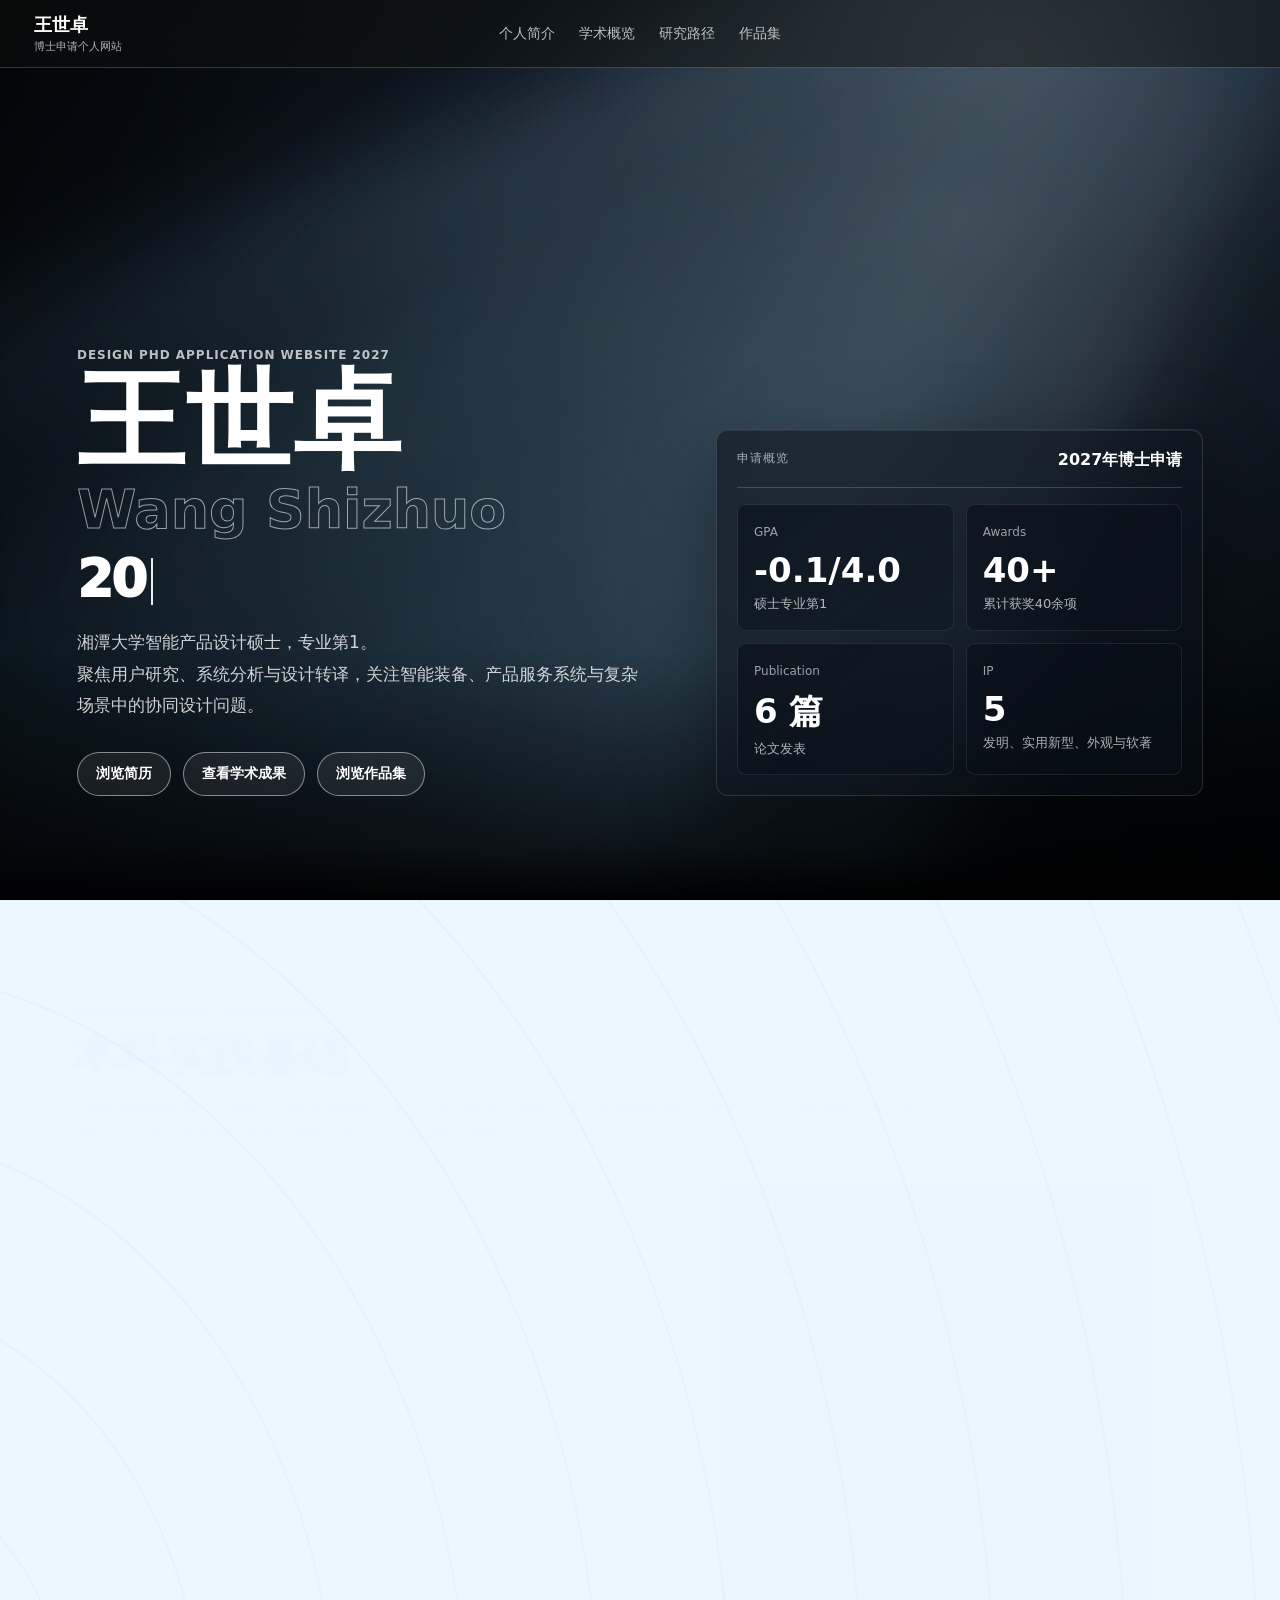
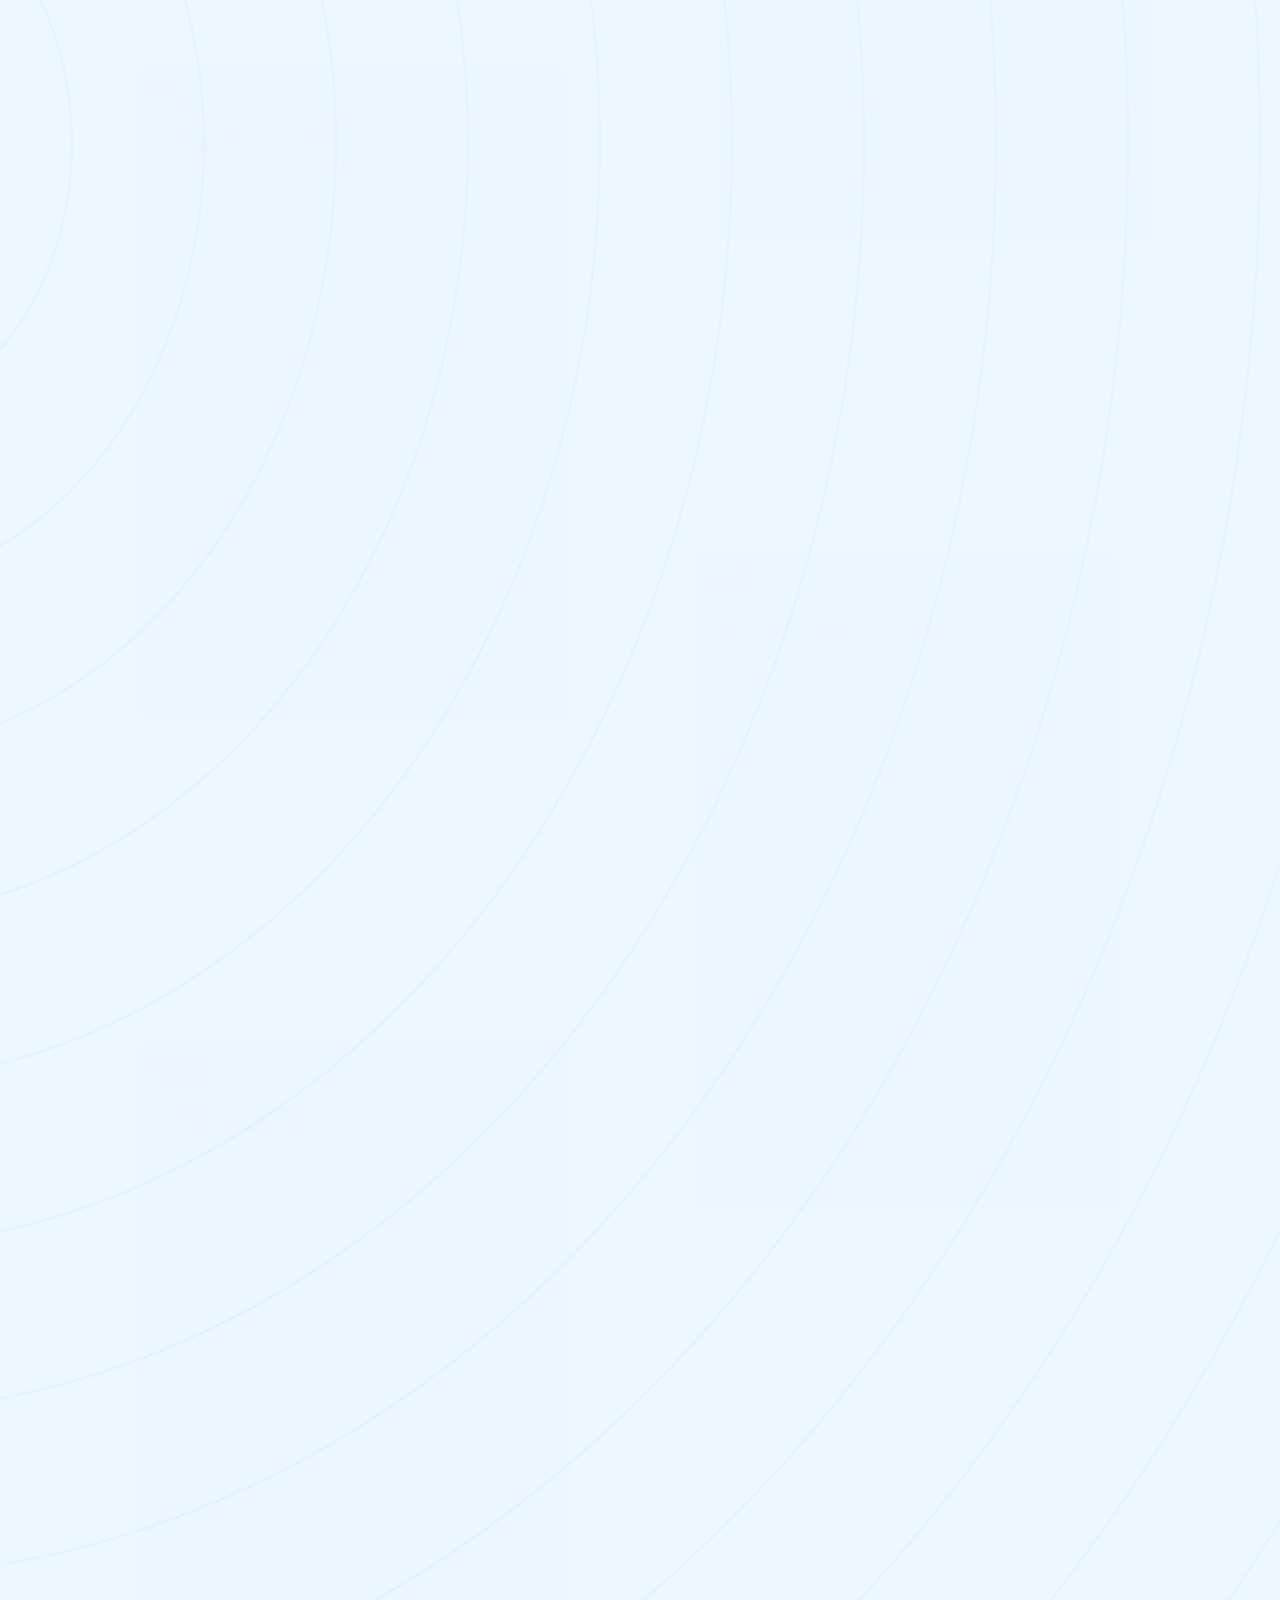
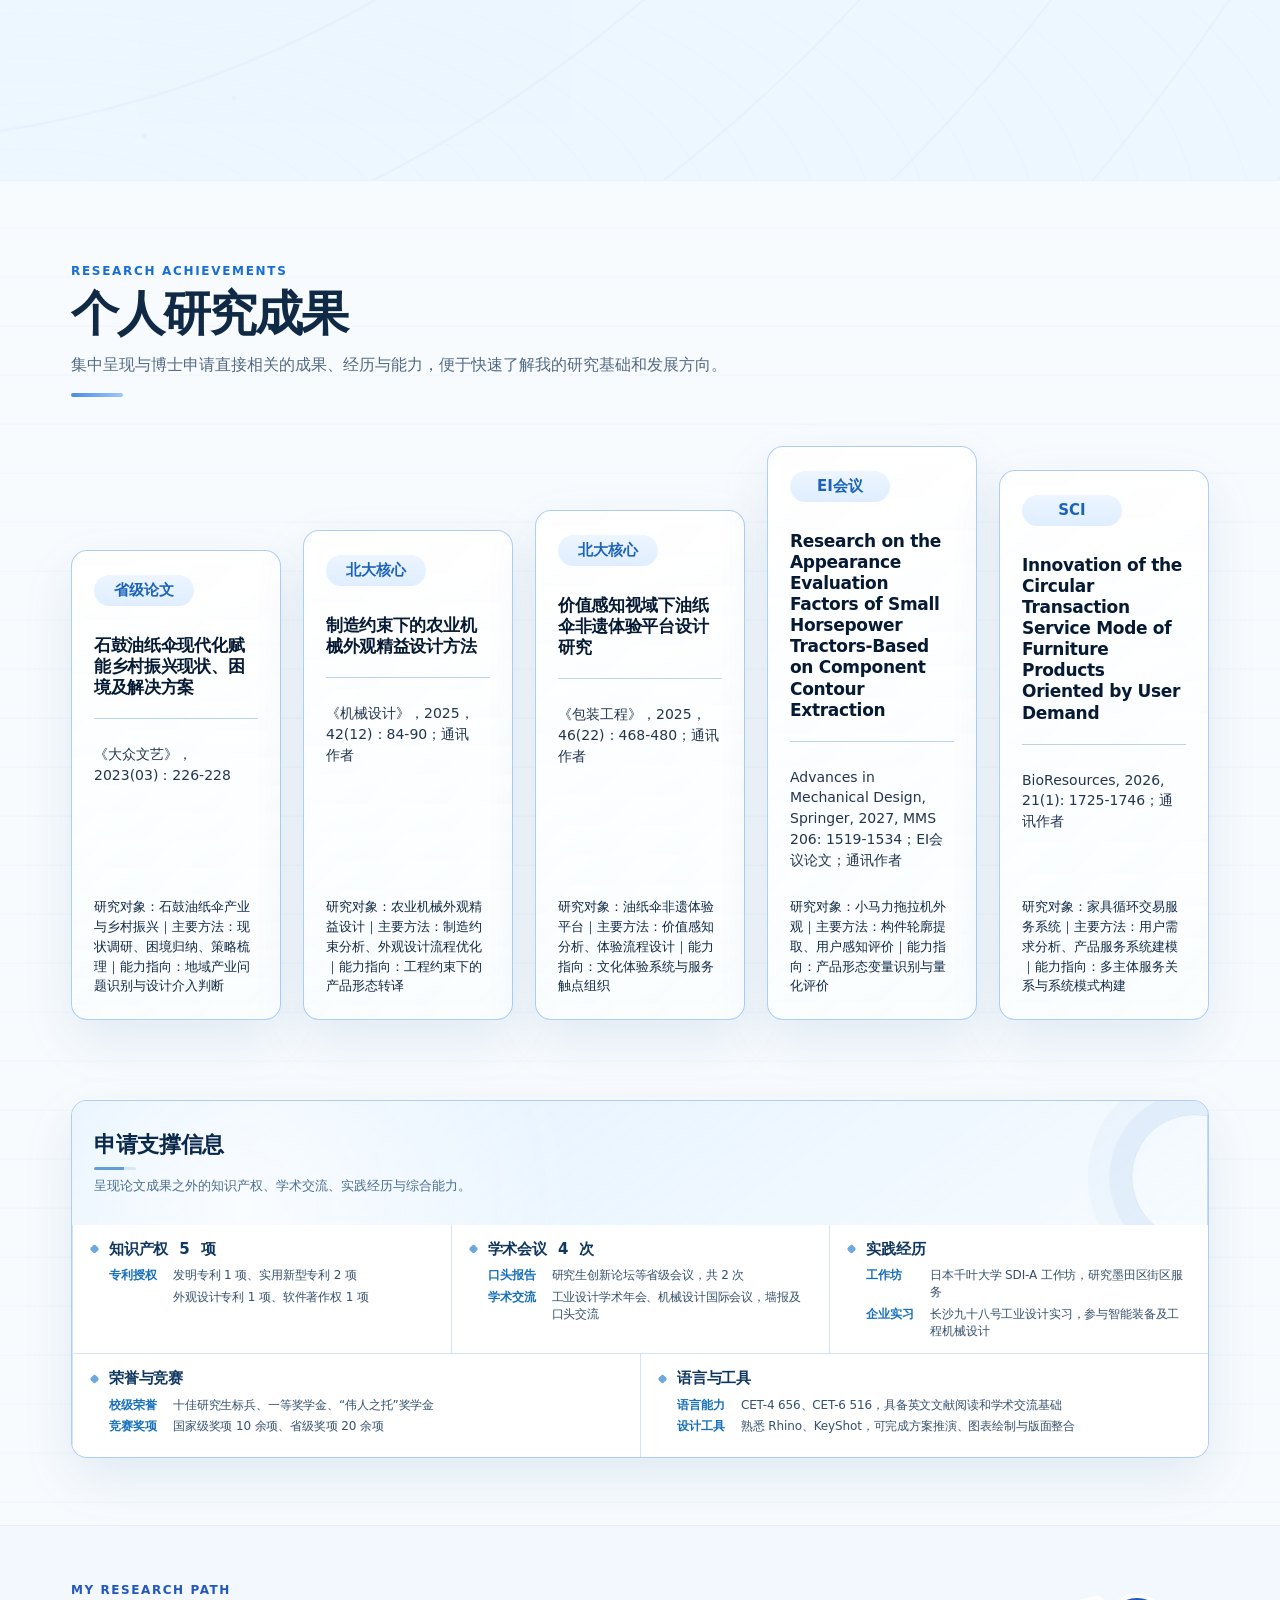
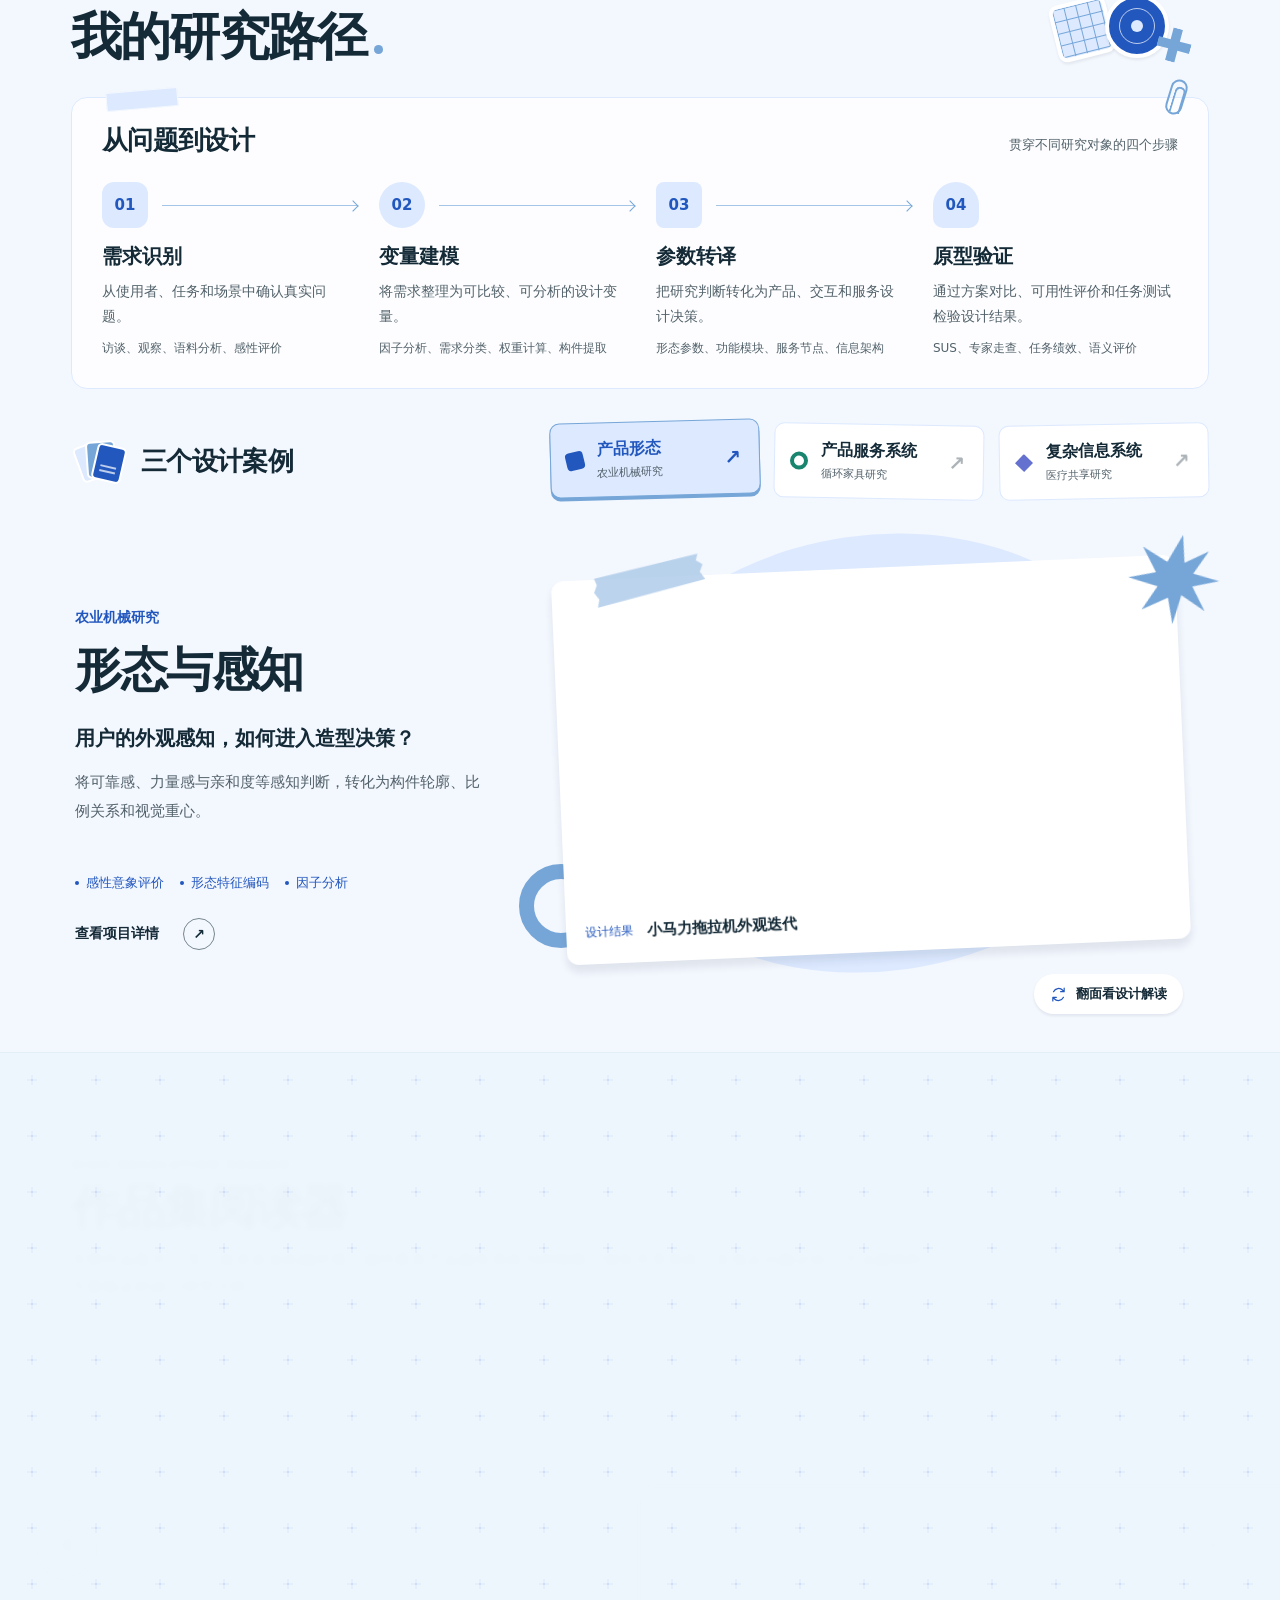
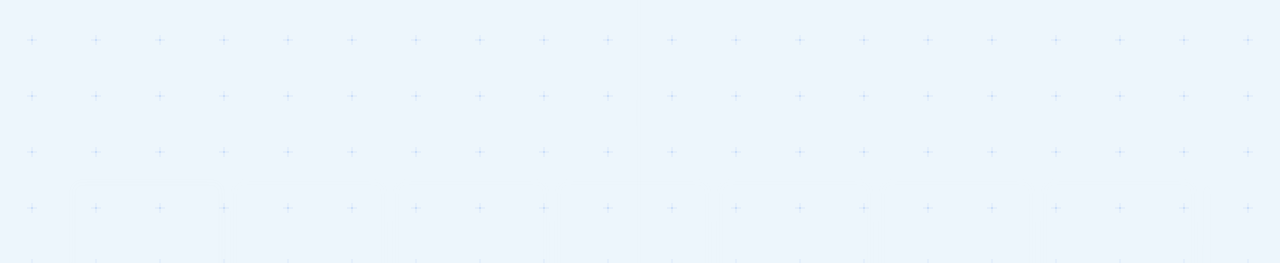
==== commit 07709a4f: "Update doctoral application website with finalized research portfolio" ====
--- a/index.html
+++ b/index.html
@@ -1,759 +1,12 @@
-﻿<!doctype html>
-<html lang="zh-CN">
-<head>
-  <meta charset="utf-8">
-  <meta name="viewport" content="width=device-width, initial-scale=1">
-  <meta name="description" content="王世卓博士申请电子作品集，聚焦真实问题识别、变量建模、设计参数转译与复杂系统验证。">
-  <title>王世卓 | 博士申请电子作品集</title>
-  <link rel="stylesheet" href="styles.css">
-  <link rel="stylesheet" href="final-overrides.css?v=final-audit-pass-2">
-</head>
-<body>
-  <div class="cursor-light" aria-hidden="true"></div>
-  <div class="scroll-progress" aria-hidden="true"></div>
-
-  <header class="topbar" aria-label="主导航">
-    <a class="brand" href="#top">
-      <strong>王世卓</strong>
-      <span>PhD Design Portfolio</span>
-    </a>
-    <nav class="nav-links">
-      <a href="#profile">个人简介</a>
-      <a href="#evidence">学术履历</a>
-      <a href="#research">研究路径</a>
-      <a href="#projects">代表项目</a>
-      <a href="#proposal">博士计划</a>
-      <a href="#reader">作品集</a>
-    </nav>
-  </header>
-
-  <main id="top">
-    <section class="hero viewport-section" data-section="top">
-      <div class="hero-wall" aria-hidden="true">
-        <img src="assets/hires/page-01.webp" alt="">
-        <img src="assets/hires/page-09.webp" alt="">
-        <img src="assets/hires/page-17.webp" alt="">
-        <img src="assets/hires/page-25.webp" alt="">
-      </div>
-      <div class="hero-grid" aria-hidden="true"></div>
-      <div class="hero-rays" aria-hidden="true"><span></span><span></span><span></span></div>
-      <div class="hero-copy">
-        <p class="eyebrow">Design PhD Application Portfolio 2027</p>
-        <h1 class="kinetic-title">
-          <span>王世卓</span>
-          <span>Wang Shizhuo</span>
-        </h1>
-        <p class="hero-subtitle hero-type-title typewriter-line">
-          <span data-hero-typewriter>2027年设计学博士申请</span>
-          <span class="typewriter-cursor" aria-hidden="true"></span>
-        </p>
-        <p class="hero-text">
-          湘潭大学智能产品设计硕士，专业第1。<br>
-          聚焦用户研究、系统分析与设计转译，关注智能装备、产品服务系统与复杂场景中的协同设计问题。
-        </p>
-        <div class="hero-actions">
-          <a class="button primary" href="#projects">查看代表项目</a>
-          <a class="button ghost" href="#evidence">查看学术履历</a>
-          <a class="button ghost" href="#reader">浏览作品集</a>
-        </div>
-      </div>
-      <div class="hero-console" aria-label="申请概览">
-        <div class="console-head">
-          <span>Applicant Signal</span>
-          <strong>PhD Application 2027</strong>
-        </div>
-        <div class="signal-grid">
-          <article>
-            <span>GPA</span>
-            <strong>3.9/4.0</strong>
-            <p>硕士专业第1</p>
-          </article>
-          <article>
-            <span>Awards</span>
-            <strong>40+</strong>
-            <p>累计获奖40余项</p>
-          </article>
-          <article>
-            <span>Publication</span>
-            <strong>5 篇</strong>
-            <p>论文发表</p>
-          </article>
-          <article>
-            <span>IP</span>
-            <strong>5</strong>
-            <p>发明、实用新型、外观与软著</p>
-          </article>
-        </div>
-        <div class="console-flow">
-          <span>用户需求识别</span>
-          <i></i>
-          <span>场景约束建模</span>
-          <i></i>
-          <span>设计变量构建</span>
-          <i></i>
-          <span>系统评价</span>
-        </div>
-      </div>
-    </section>
-
-    <section class="profile-section undergraduate-foundation viewport-section" id="profile" data-section="profile">
-      <div class="foundation-inner">
-        <header class="foundation-header reveal">
-          <div>
-            <p class="foundation-kicker">Undergraduate Foundation</p>
-            <h2>本科实践基础</h2>
-            <p>本科阶段围绕在地工艺调研、项目策划组织与企业方案实践展开连续训练，逐步形成材料整理、研究写作、项目推进与设计落地能力，为硕士阶段进入用户研究、系统分析与设计转译奠定基础。</p>
-          </div>
-        </header>
-
-        <div class="foundation-path-wrap" aria-label="本科实践基础成长路径">
-          <svg class="foundation-path" viewBox="0 0 1460 1320" preserveAspectRatio="none" aria-hidden="true">
-            <path d="M 950 190 C 675 250, 610 340, 500 470 S 530 650, 820 745 S 870 955, 500 1060" />
-          </svg>
-
-          <article class="foundation-card foundation-card-01 reveal">
-            <i class="foundation-node" aria-hidden="true"></i>
-            <strong class="foundation-num">01</strong>
-            <h3>在地工艺调研</h3>
-            <p class="foundation-subtitle">2022｜芙蓉学子乡村振兴公益计划</p>
-            <p>本科二年级期间，作为调研成员和调研报告撰写人员参与首届“芙蓉学子·乡村振兴”公益计划并获得资助，围绕地方传统工艺、非遗传承与乡村文化实践开展实地走访、资料整理和报告撰写。相关材料后续进一步转化为论文成果，并支撑一项国家级大学生创新创业训练计划项目结题获评优秀。</p>
-            <ul>
-              <li><b>场景观察</b>进入地方传统工艺与乡村文化实践现场，理解真实使用情境和发展问题。</li>
-              <li><b>材料整理</b>完成访谈资料、实践记录与背景材料整理，训练信息归纳和文本组织能力。</li>
-              <li><b>成果转化</b>将调研材料进一步转化为论文与项目支撑内容，形成早期研究表达经验。</li>
-            </ul>
-            <div class="foundation-tags"><span>实地走访</span><span>资料整理</span><span>报告撰写</span><span>非遗实践</span><span>成果转化</span></div>
-            <p class="foundation-note">形成从真实情境中识别问题，并将实践材料转化为研究表达的基础能力。</p>
-          </article>
-
-          <article class="foundation-card foundation-card-02 reveal">
-            <i class="foundation-node" aria-hidden="true"></i>
-            <strong class="foundation-num">02</strong>
-            <h3>项目策划组织</h3>
-            <p class="foundation-subtitle">2023｜唐小生文创工艺坊与笃行计划</p>
-            <p>基于前期传统工艺调研与非遗实践基础，本科三年级阶段作为校级创新创业学院入驻项目“唐小生文创工艺坊”负责人，承担项目文书撰写、材料组织、团队协调与成果梳理工作。2023年暑期，带领团队入选全国大中专学生“三下乡”乡村振兴“笃行计划”全国示范性团队，为湘潭大学首次入围的两支团队之一。</p>
-            <ul>
-              <li><b>方案策划</b>围绕项目目标、实践路径和成果形式完成方案组织与申报表达。</li>
-              <li><b>团队协同</b>统筹成员分工、资源对接和阶段推进，形成基本项目执行能力。</li>
-              <li><b>成果呈现</b>将实践内容、文创成果和项目材料整合为可申报、可展示的成果体系。</li>
-            </ul>
-            <div class="foundation-tags"><span>项目策划</span><span>文书撰写</span><span>团队协同</span><span>成果整理</span><span>示范团队</span></div>
-            <p class="foundation-note">形成从项目构想到申报表达、组织推进和成果呈现的综合实践能力。</p>
-          </article>
-
-          <article class="foundation-card foundation-card-03 reveal">
-            <i class="foundation-node" aria-hidden="true"></i>
-            <strong class="foundation-num">03</strong>
-            <h3>企业方案实践</h3>
-            <p class="foundation-subtitle">2024｜N98工业设计实习与智能装备设计</p>
-            <p>本科四年级阶段进入长沙九十八号工业设计有限公司实习，参与企业真实设计项目，接触智能装备与工程机械类产品设计流程。围绕尚水智能锂电池设备开展外观设计与方案优化，完成十余款方案推敲，多款方案被企业采用，并协助完成项目调研、方案推演、效果表达和设计交付等流程工作。</p>
-            <ul>
-              <li><b>项目参与</b>进入企业真实设计流程，理解工业产品设计中的用户需求、工程条件与交付约束。</li>
-              <li><b>方案推演</b>围绕智能装备外观与产品语义完成多轮方案比较、造型优化和细节深化。</li>
-              <li><b>设计交付</b>参与调研、建模、渲染、表达与交付跟进，积累面向落地的设计实践经验。</li>
-            </ul>
-            <div class="foundation-tags"><span>企业项目</span><span>智能装备</span><span>方案推演</span><span>外观优化</span><span>设计交付</span></div>
-            <p class="foundation-note">形成面向企业约束的产品造型判断、工程边界意识和方案落地能力。</p>
-          </article>
-
-          <article class="foundation-card foundation-card-04 reveal">
-            <i class="foundation-node" aria-hidden="true"></i>
-            <strong class="foundation-num">04</strong>
-            <h3>能力基底形成</h3>
-            <p class="foundation-subtitle">本科阶段能力归纳</p>
-            <p>本科阶段的三类经历共同构成后续研究发展的能力基底。在地工艺调研训练了真实问题识别、材料整理与研究写作能力；项目策划组织训练了文书表达、资源整合与团队协同能力；企业方案实践训练了面向工程约束的方案推演与设计交付能力。进入硕士阶段后，这些基础进一步转化为用户研究、系统分析、产品服务系统构建与设计参数转译能力。</p>
-            <ul>
-              <li><b>研究基础</b>具备从现实情境进入研究问题的意识，能够完成资料整理、问题归纳和成果转化。</li>
-              <li><b>组织基础</b>具备项目策划、申报写作和团队协同经验，能够推动项目从构想到执行。</li>
-              <li><b>设计基础</b>具备企业项目参与、智能装备方案推演和设计交付经验，能够理解设计落地中的工程约束。</li>
-            </ul>
-            <div class="foundation-tags"><span>研究写作</span><span>项目组织</span><span>设计实践</span><span>成果转化</span><span>能力生成</span></div>
-            <p class="foundation-note">本科阶段经历构成个人后续进入设计研究、系统分析与博士阶段课题深化的实践基础。</p>
-          </article>
-        </div>
-
-      </div>
-    </section>
-
-    <section class="evidence-section viewport-section" id="evidence" data-section="evidence">
-      <div class="section-heading reveal">
-        <p class="eyebrow">Academic Profile</p>
-        <h2>学术训练、研究成果与博士准备</h2>
-        <p>把简历中与博士申请直接相关的内容集中呈现，方便快速判断研究基础、方法训练和持续深造的准备度。</p>
-      </div>
-      <div class="evidence-grid">
-        <article class="evidence-timeline reveal">
-          <div class="timeline-item">
-            <span>01</span>
-            <strong>教育与排名</strong>
-            <p>湘潭大学艺术学院智能产品设计方向硕士，推免入学，GPA 3.9/4.0，专业第1。<br>本科阶段为湘潭大学工业设计专业，Top 20%。</p>
-          </div>
-          <div class="timeline-item">
-            <span>02</span>
-            <strong>研究方向</strong>
-            <p>关注真实问题识别、变量建模和设计参数转译，核心问题是如何把复杂场景转化为可推导的设计判断。</p>
-          </div>
-          <div class="timeline-item">
-            <span>03</span>
-            <strong>方法训练</strong>
-            <p>具备用户研究、问卷设计、信效度检验、多元统计和聚类分析基础，能够完成实验设计、数据解释和方案推导。</p>
-          </div>
-          <div class="timeline-item">
-            <span>04</span>
-            <strong>博士准备</strong>
-            <p>在智能装备、服务系统和医疗信息项目中持续训练问题识别、参数推导与方案验证能力，博士阶段将继续深化这一方向。</p>
-          </div>
-        </article>
-        <article class="resume-dossier reveal" aria-label="简历详细内容">
-          <div class="dossier-head">
-            <span>Resume Dossier</span>
-            <strong>博士申请履历速览</strong>
-            <p>集中呈现与博士申请直接相关的成果、经历与能力，便于快速了解我的研究基础和发展方向。</p>
-            <div class="dossier-tags" aria-label="核心履历数据">
-              <span>GPA 3.9/4.0</span>
-              <span>专业第1</span>
-              <span>论文 5 篇</span>
-              <span>知识产权 5 项</span>
-            </div>
-          </div>
-          <div class="dossier-grid">
-            <section>
-              <span>论文发表 5 篇</span>
-              <ul class="paper-list">
-                <li>
-                  <strong><a href="publications.html#paper-circular-furniture">Innovation of the Circular Transaction Service Mode of Furniture Products Oriented by User Demand</a></strong>
-                  <em>BioResources, 2026, 21(1): 1725-1746；通讯作者</em>
-                  <small class="paper-meta">研究对象：家具循环交易服务系统｜主要方法：用户需求分析、产品服务系统建模｜能力指向：多主体服务关系与系统模式构建</small>
-                  <span class="paper-actions">
-                    <a href="publications.html#paper-circular-furniture">研究贡献</a>
-                    <a href="https://bioresources.cnr.ncsu.edu/resources/innovation-of-the-circular-transaction-service-mode-of-furniture-products-oriented-by-user-demand/" target="_blank" rel="noreferrer">官方全文</a>
-                  </span>
-                </li>
-                <li>
-                  <strong><a href="publications.html#paper-lean-agri-machinery">制造约束下的农业机械外观精益设计方法</a></strong>
-                  <em>《机械设计》, 2025, 42(12): 84-90；通讯作者</em>
-                  <small class="paper-meta">研究对象：农业机械外观精益设计｜主要方法：制造约束分析、外观设计流程优化｜能力指向：工程约束下的产品形态转译</small>
-                  <span class="paper-actions">
-                    <a href="publications.html#paper-lean-agri-machinery">研究贡献</a>
-                  </span>
-                </li>
-                <li>
-                  <strong><a href="publications.html#paper-oil-paper-umbrella">价值感知视域下油纸伞非遗体验平台设计研究</a></strong>
-                  <em>《包装工程》, 2025, 46(22): 468-480；通讯作者</em>
-                  <small class="paper-meta">研究对象：油纸伞非遗体验平台｜主要方法：价值感知分析、体验流程设计｜能力指向：文化体验系统与服务触点组织</small>
-                  <span class="paper-actions">
-                    <a href="publications.html#paper-oil-paper-umbrella">研究贡献</a>
-                  </span>
-                </li>
-                <li>
-                  <strong><a href="publications.html#paper-tractor-evaluation">Research on the Appearance Evaluation Factors of Small Horsepower Tractors Based on Component Contour Extraction</a></strong>
-                  <em>Advances in Mechanical Design, Springer, 2027, MMS 206: 1519-1534；EI会议论文；通讯作者</em>
-                  <small class="paper-meta">研究对象：小马力拖拉机外观｜主要方法：构件轮廓提取、用户感知评价｜能力指向：产品形态变量识别与量化评价</small>
-                  <span class="paper-actions">
-                    <a href="publications.html#paper-tractor-evaluation">研究贡献</a>
-                    <a href="https://doi.org/10.1007/978-981-95-7904-4_109" target="_blank" rel="noreferrer">DOI</a>
-                  </span>
-                </li>
-                <li>
-                  <strong><a href="publications.html#paper-rural-umbrella">石鼓油纸伞现代化赋能乡村振兴现状、困境及解决方案</a></strong>
-                  <em>《大众文艺》, 2023</em>
-                  <small class="paper-meta">研究对象：石鼓油纸伞产业与乡村振兴｜主要方法：现状调研、困境归纳、策略梳理｜能力指向：地域产业问题识别与设计介入判断</small>
-                  <span class="paper-actions">
-                    <a href="publications.html#paper-rural-umbrella">研究贡献</a>
-                  </span>
-                </li>
-              </ul>
-            </section>
-            <section>
-              <span>知识产权 5 项</span>
-              <ul>
-                <li>授权发明专利 1 项，实用新型专利 2 项。</li>
-                <li>外观设计专利 1 项，软件著作权 1 项。</li>
-              </ul>
-            </section>
-            <section>
-              <span>学术会议 4 次</span>
-              <ul class="compact-list">
-                <li>研究生创新论坛等省级会议，2次口头报告。</li>
-                <li>全国工业设计学术年会、机械设计国际会议，完成墙报展示与口头交流。</li>
-              </ul>
-            </section>
-            <section>
-              <span>实践经历</span>
-              <ul>
-                <li>日本千叶大学 SDI-A 亚洲设计工作坊，研究东京墨田区街区服务系统。</li>
-                <li>长沙九十八号工业设计有限公司实习，参与智能装备与工程机械项目。</li>
-              </ul>
-            </section>
-            <section>
-              <span>荣誉与竞赛</span>
-              <ul class="compact-list">
-                <li>湘潭大学十佳研究生标兵。</li>
-                <li>湘潭大学一等奖学金。</li>
-                <li>“伟人之托”奖学金。</li>
-                <li>国家级奖项 10 余项，省级奖项 20 余项。</li>
-              </ul>
-            </section>
-            <section>
-              <span>语言与工具</span>
-              <ul>
-                <li>CET-4 656，CET-6 516；具备英文文献阅读和学术交流基础。</li>
-                <li>熟悉 Rhino、KeyShot，可完成方案推演、图表绘制与版面整合。</li>
-              </ul>
-            </section>
-          </div>
-        </article>
-      </div>
-    </section>
-
-    <section class="research-section viewport-section" id="research" data-section="research">
-      <div class="section-heading light reveal">
-        <p class="eyebrow">RESEARCH PATH</p>
-        <h2>从真实问题识别到设计参数转译</h2>
-        <p>以用户需求、系统关系与场景约束为起点，将研究结果转化为产品形态、服务流程、信息交互与验证原型。</p>
-      </div>
-      <div class="cockpit">
-        <div class="research-cards reveal" aria-label="研究能力概览">
-          <article class="research-card active" data-focus="human">
-            <span>01 / USER</span>
-            <h3>从用户需求进入问题</h3>
-            <p>先理解使用者、任务和真实情境，再提出设计问题。</p>
-          </article>
-          <article class="research-card" data-focus="machine">
-            <span>02 / VARIABLE</span>
-            <h3>把问题拆解为变量</h3>
-            <p>将产品形态、服务触点和信息结构转化为可讨论、可比较的设计要素。</p>
-          </article>
-          <article class="research-card" data-focus="context">
-            <span>03 / CONTEXT</span>
-            <h3>回到场景验证设计</h3>
-            <p>将方案放回真实任务和系统关系中，检验其是否回应问题。</p>
-          </article>
-        </div>
-        <div class="cockpit-panel research-logic-panel reveal">
-          <p class="panel-kicker" id="focus-kicker">RESEARCH LOGIC</p>
-          <h3 id="focus-title">研究路径逻辑</h3>
-          <p id="focus-text">我的研究围绕“问题如何被识别、变量如何被提取、设计如何被验证”逐步推进。农业机械研究强调产品形态与感知评价，循环家具研究强调用户需求与服务系统，医疗共享研究强调多主体信息关系与原型验证。三类项目共同构成由产品形态、产品服务系统到复杂信息系统的研究递进。</p>
-          <div class="method-pills" id="focus-methods">
-            <span>产品形态评价</span>
-            <span>用户需求转译</span>
-            <span>服务系统建模</span>
-            <span>信息交互验证</span>
-          </div>
-          <small>博士阶段将在此基础上进一步拓展至智能移动补能系统中的人—智—环境协同问题。</small>
-        </div>
-      </div>
-      <div class="method-lab research-chain reveal" aria-label="研究方法链">
-        <article class="method-card active" data-method="need">
-          <span>01</span>
-          <h3>需求识别</h3>
-          <p>从使用者、任务和场景中确认真实问题。</p>
-          <small>访谈、观察、语料分析、感性评价</small>
-        </article>
-        <article class="method-card" data-method="model">
-          <span>02</span>
-          <h3>变量建模</h3>
-          <p>将需求整理为可比较、可分析的设计变量。</p>
-          <small>因子分析、需求分类、权重计算、构件提取</small>
-        </article>
-        <article class="method-card" data-method="translate">
-          <span>03</span>
-          <h3>参数转译</h3>
-          <p>把研究判断转化为产品、交互和服务设计决策。</p>
-          <small>形态参数、功能模块、服务节点、信息架构</small>
-        </article>
-        <article class="method-card" data-method="verify">
-          <span>04</span>
-          <h3>原型验证</h3>
-          <p>通过方案对比、可用性评价和任务测试检验设计结果。</p>
-          <small>SUS、专家走查、任务绩效、语义评价</small>
-        </article>
-        <article class="method-card" data-method="collab">
-          <span>05</span>
-          <h3>博士深化</h3>
-          <p>进一步进入智能系统中的人智协同与人在回路验证。</p>
-          <small>控制权配置、决策解释、数字仿真、人在回路实验</small>
-        </article>
-      </div>
-    </section>
-
-    <section class="projects-section viewport-section" id="projects" data-section="projects">
-      <div class="section-heading reveal">
-        <p class="eyebrow">Selected Projects</p>
-        <h2>代表项目</h2>
-        <a class="project-overview-link" href="projects.html?project=tractor">查看详情</a>
-      </div>
-
-      <div class="studio-tabs reveal" role="tablist" aria-label="项目切换">
-        <button class="active" data-studio="tractor">01 农机外观</button>
-        <button data-studio="furniture">02 循环家具</button>
-        <button data-studio="medical">03 医疗共享</button>
-      </div>
-
-      <div class="studio-shell reveal">
-        <article class="studio active" id="studio-tractor">
-          <div class="studio-copy">
-            <span>Project 01 / Intelligent Equipment</span>
-            <h3>井关集团小马力拖拉机外观迭代设计</h3>
-            <p>项目从农业机械外观评价出发，把用户对品牌感、力量感和亲和度的判断，转化为可推敲的形态参数。</p>
-            <ul>
-              <li>研究问题：小马力农业机械如何在可靠、轻便和品牌识别之间取得平衡。</li>
-              <li>方法路径：结合感知评价、统计分析和形态推导建立设计依据。</li>
-              <li>设计结果：品牌基因延续、视觉重心下压与家族化形态重构。</li>
-            </ul>
-          </div>
-          <div class="studio-gallery">
-            <button data-page="4"><img loading="lazy" src="assets/hires/page-04.webp" alt="拖拉机项目摘要页"></button>
-            <button data-page="5"><img loading="lazy" src="assets/hires/page-05.webp" alt="拖拉机项目设计对象页"></button>
-            <button data-page="8"><img loading="lazy" src="assets/hires/page-08.webp" alt="拖拉机项目量化方法页"></button>
-            <button data-page="9"><img loading="lazy" src="assets/hires/page-09.webp" alt="拖拉机项目设计实践页"></button>
-          </div>
-        </article>
-
-        <article class="studio" id="studio-furniture">
-          <div class="studio-copy">
-            <span>Project 02 / Circular Service</span>
-            <h3>面向二手家具循环流通的用户端服务系统设计</h3>
-            <p>项目回应闲置家具再次流通中的估值、信任和交付问题，组织用户端 APP 与线下服务协同。</p>
-            <ul>
-              <li>研究问题：成色可信、信息透明、交付确定和绿色价值表达。</li>
-              <li>方法路径：从用户需求、优先级判断和服务流程三个层面推进。</li>
-              <li>设计结果：用户端 APP、OMO 循环服务架构和履约追踪机制。</li>
-            </ul>
-          </div>
-          <div class="studio-gallery">
-            <button data-page="12"><img loading="lazy" src="assets/hires/page-12.webp" alt="循环家具项目摘要页"></button>
-            <button data-page="14"><img loading="lazy" src="assets/hires/page-14.webp" alt="循环家具需求分析页"></button>
-            <button data-page="16"><img loading="lazy" src="assets/hires/page-16.webp" alt="循环家具系统架构页"></button>
-            <button data-page="17"><img loading="lazy" src="assets/hires/page-17.webp" alt="循环家具 APP 界面页"></button>
-          </div>
-        </article>
-
-        <article class="studio" id="studio-medical">
-          <div class="studio-copy">
-            <span>Project 03 / Medical Service System</span>
-            <h3>面向检查检验互认的跨院诊断报告共享系统设计</h3>
-            <p>项目处理跨院报告共享中的使用阻力，把患者授权、来源核验、互认状态和使用记录组织到同一条服务链中。</p>
-            <ul>
-              <li>研究问题：跨院报告共享中的授权边界、可信核验和临床采信。</li>
-              <li>方法路径：从多主体需求、任务链和功能转译中梳理系统逻辑。</li>
-              <li>设计结果：统一索引、动态授权、可信状态理解和连续追踪。</li>
-            </ul>
-          </div>
-          <div class="studio-gallery">
-            <button data-page="19"><img loading="lazy" src="assets/hires/page-19.webp" alt="医疗项目摘要页"></button>
-            <button data-page="21"><img loading="lazy" src="assets/hires/page-21.webp" alt="医疗项目流程分析页"></button>
-            <button data-page="24"><img loading="lazy" src="assets/hires/page-24.webp" alt="医疗项目 QFD 排序页"></button>
-            <button data-page="25"><img loading="lazy" src="assets/hires/page-25.webp" alt="医疗项目患者端 APP 页"></button>
-          </div>
-        </article>
-      </div>
-    </section>
-
-    <section class="proposal-section viewport-section" id="proposal" data-section="proposal">
-      <div class="proposal-shell">
-        <header class="proposal-header reveal">
-          <div class="proposal-header-copy">
-            <p class="proposal-kicker">PHD RESEARCH PROPOSAL</p>
-            <h2>博士阶段研究计划</h2>
-            <h3>从既有研究基础进入复杂智能系统的人智协同研究</h3>
-            <p>前期研究围绕产品形态评价、用户需求识别、产品服务系统与复杂信息系统验证展开，已形成从真实问题识别到设计转译和原型评价的研究基础。博士阶段拟面向高速公路服务区等复杂补能场景，研究智能移动补能系统中用户、装备、平台与环境之间的协同关系，并探索场景约束向设计参数转译的方法。</p>
-          </div>
-          <aside class="proposal-position-card" aria-label="研究定位">
-            <span>Research Position</span>
-            <strong>复杂智能装备设计研究</strong>
-            <div class="proposal-keywords" aria-label="研究关键词">
-              <i>智能移动补能系统</i>
-              <i>人智协同</i>
-              <i>场景约束</i>
-              <i>设计参数转译</i>
-              <i>人在回路验证</i>
-            </div>
-          </aside>
-        </header>
-
-        <div class="proposal-tabs reveal" role="tablist" aria-label="博士研究计划切换">
-          <button class="active" data-proposal="topic">01 研究题目</button>
-          <button data-proposal="framework">02 技术路线</button>
-          <button data-proposal="foundation">03 基础与贡献</button>
-        </div>
-
-        <div class="proposal-stage reveal">
-          <article class="proposal-screen active" id="proposal-topic">
-            <div class="proposal-topic-card">
-              <div class="proposal-topic-copy">
-                <span class="proposal-panel-label">Research Topic / 研究主题</span>
-                <h3><b>复杂场景下智能移动补能系统</b><b>人智协同机制研究</b></h3>
-                <p>研究以高速公路服务区高峰补能场景为核心对象，关注用户、移动补能装备、数字平台与空间环境之间的任务协同关系。研究通过场景约束识别、协同变量建模与人在回路验证，建立从复杂场景问题到设计参数转译的研究路径。</p>
-              </div>
-              <div class="system-map" aria-label="智能移动补能系统构成图">
-                <div class="system-map-lines" aria-hidden="true"></div>
-                <div class="system-core">智能移动<br>补能系统</div>
-                <section class="system-node node-a"><span>01</span><strong>移动储能装备</strong><p>承担能量存储、移动部署与现场补能任务</p></section>
-                <section class="system-node node-b"><span>02</span><strong>能源传递模块</strong><p>完成车辆连接、功率输出与补能过程控制</p></section>
-                <section class="system-node node-c"><span>03</span><strong>环境感知与决策模块</strong><p>支持路径判断、停靠定位与任务响应</p></section>
-                <section class="system-node node-d"><span>04</span><strong>数字服务平台</strong><p>支持服务呼叫、任务调度、状态反馈与用户交互</p></section>
-                <section class="system-node node-e"><span>05</span><strong>运行规则与服务流程</strong><p>约束设备运行、人工介入、异常处理与服务退出</p></section>
-              </div>
-            </div>
-
-            <div class="rq-chain-wrap">
-              <div class="proposal-screen-head">
-                <span>Research Questions / 研究问题链</span>
-                <h3>场景约束识别 → 设计参数转译 → 人智协同验证</h3>
-              </div>
-              <div class="rq-chain">
-                <section>
-                  <span>RQ1</span>
-                  <strong>场景约束结构识别</strong>
-                  <p>识别用户认知、任务特征、空间秩序与负荷波动共同构成的系统设计约束，明确不同补能场景下协同关系的差异及作用边界。</p>
-                  <small>预期输出：场景约束体系与协同变量框架</small>
-                </section>
-                <i aria-hidden="true">→</i>
-                <section>
-                  <span>RQ2</span>
-                  <strong>约束—参数转译建模</strong>
-                  <p>建立场景约束向产品构型、信息交互与任务调度参数的转译关系，形成可用于方案生成与设计决策的变量集。</p>
-                  <small>预期输出：设计参数体系与转译模型</small>
-                </section>
-                <i aria-hidden="true">→</i>
-                <section>
-                  <span>RQ3</span>
-                  <strong>人智协同机制验证</strong>
-                  <p>验证任务分配、控制权配置与决策解释对任务绩效、安全感知、控制感和系统信任的影响，形成协同策略的评价依据。</p>
-                  <small>预期输出：协同策略、实验结果与验证方法</small>
-                </section>
-              </div>
-            </div>
-          </article>
-
-          <article class="proposal-screen" id="proposal-framework">
-            <div class="proposal-screen-head">
-              <span>Research Framework / 研究技术路线</span>
-              <h3>从场景约束识别到人在回路验证的研究路径</h3>
-              <p>技术路线围绕场景发现、变量建模、参数转译与实验验证展开，通过四个阶段完成研究对象界定、协同变量识别、设计参数生成与协同机制验证。</p>
-            </div>
-            <div class="framework-stage-grid">
-              <section class="phase-card">
-                <span>01</span>
-                <h4>场景约束识别</h4>
-                <dl>
-                  <dt>研究任务</dt>
-                  <dd>梳理高速服务区补能任务链、空间秩序、用户行为与运营流程，识别影响移动补能协同的关键约束。</dd>
-                  <dt>方法工具</dt>
-                  <dd><i>实地观察</i><i>半结构化访谈</i><i>用户旅程</i><i>任务分析</i><i>利益相关者分析</i></dd>
-                  <dt>阶段输出</dt>
-                  <dd><i>场景约束清单</i><i>用户任务链</i><i>多主体关系图</i></dd>
-                </dl>
-              </section>
-              <section class="phase-card">
-                <span>02</span>
-                <h4>协同变量建模</h4>
-                <dl>
-                  <dt>研究任务</dt>
-                  <dd>提取用户、设备、任务、平台与环境变量，分析变量之间的关系结构、作用路径与权重差异。</dd>
-                  <dt>方法工具</dt>
-                  <dd><i>问卷调查</i><i>信效度分析</i><i>因子分析</i><i>结构关系建模</i><i>离散选择实验</i></dd>
-                  <dt>阶段输出</dt>
-                  <dd><i>协同变量体系</i><i>变量关系模型</i><i>用户偏好与权重结果</i></dd>
-                </dl>
-              </section>
-              <section class="phase-card">
-                <span>03</span>
-                <h4>设计参数转译</h4>
-                <dl>
-                  <dt>研究任务</dt>
-                  <dd>将场景约束与协同变量转化为产品构型、信息交互和任务调度参数，形成可用于设计决策的参数集合。</dd>
-                  <dt>方法工具</dt>
-                  <dd><i>设计参数映射</i><i>QFD需求转译</i><i>场景建模</i><i>原型设计</i><i>服务流程建模</i></dd>
-                  <dt>阶段输出</dt>
-                  <dd><i>产品构型参数</i><i>信息交互参数</i><i>调度策略参数</i><i>原型方案</i></dd>
-                </dl>
-              </section>
-              <section class="phase-card">
-                <span>04</span>
-                <h4>仿真与人在回路验证</h4>
-                <dl>
-                  <dt>研究任务</dt>
-                  <dd>在数字环境和人在回路实验中验证协同策略对任务绩效、控制感、安全感知和系统信任的影响。</dd>
-                  <dt>方法工具</dt>
-                  <dd><i>数字仿真</i><i>人在回路实验</i><i>任务绩效测试</i><i>SART/SUS/信任量表</i><i>行为数据分析</i></dd>
-                  <dt>阶段输出</dt>
-                  <dd><i>协同机制验证结果</i><i>设计策略优化依据</i><i>智能装备设计方法框架</i></dd>
-                </dl>
-              </section>
-            </div>
-            <div class="research-loop">
-              <strong>研究闭环：场景发现 → 变量建模 → 参数转译 → 原型验证 → 方法输出</strong>
-              <p>该路线以真实场景约束为起点，通过变量分析和实验验证回到设计决策，形成可解释、可验证的协同设计方法。</p>
-            </div>
-          </article>
-
-          <article class="proposal-screen" id="proposal-foundation">
-            <div class="proposal-screen-head">
-              <span>Foundation & Contribution / 基础与贡献</span>
-              <h3>已有研究如何转化为博士阶段研究基础</h3>
-              <p>博士研究延续既有成果中形成的产品形态评价、用户需求转译、产品服务系统建模和复杂信息系统验证经验，并将其进一步迁移到智能移动补能系统的人智协同与设计参数转译研究中。</p>
-            </div>
-            <div class="foundation-matrix" role="table" aria-label="已有研究基础与博士研究任务对应矩阵">
-              <div class="matrix-head" role="row">
-                <span role="columnheader">已有研究基础</span>
-                <span role="columnheader">已形成能力</span>
-                <span role="columnheader">可迁移至博士研究的任务</span>
-              </div>
-              <div role="row">
-                <strong role="cell">农业机械外观研究</strong>
-                <p role="cell">产品形态变量识别、用户感知评价、构件轮廓提取。</p>
-                <p role="cell">迁移至产品构型参数识别、外观变量量化与设计参数转译。</p>
-              </div>
-              <div role="row">
-                <strong role="cell">循环家具PSS研究</strong>
-                <p role="cell">用户需求分类、功能优先级计算、产品服务系统建模。</p>
-                <p role="cell">迁移至用户需求识别、服务流程组织与系统规则转译。</p>
-              </div>
-              <div role="row">
-                <strong role="cell">医疗共享系统研究</strong>
-                <p role="cell">多主体任务分析、信息架构设计、原型可用性评价。</p>
-                <p role="cell">迁移至复杂信息系统中的交互机制设计与验证研究。</p>
-              </div>
-              <div role="row">
-                <strong role="cell">五篇论文成果</strong>
-                <p role="cell">研究问题提炼、数据分析、模型构建与学术写作。</p>
-                <p role="cell">迁移至博士阶段持续开展规范研究与论文产出。</p>
-              </div>
-            </div>
-            <div class="contribution-grid">
-              <section>
-                <span>01</span>
-                <h4>理论阐释</h4>
-                <p>构建复杂场景下智能移动补能系统的人智协同变量框架，解释用户、智能装备、运营平台与场景环境之间的耦合关系。</p>
-                <em>输出内容</em>
-                <small>协同变量框架｜场景约束体系｜变量关系模型</small>
-              </section>
-              <section>
-                <span>02</span>
-                <h4>方法拓展</h4>
-                <p>建立场景约束向产品构型、信息交互与任务调度参数转译的量化设计路径，推动复杂服务装备设计从经验判断转向可验证建模。</p>
-                <em>输出内容</em>
-                <small>约束—参数转译模型｜构型/交互/调度参数集｜设计决策支持方法</small>
-              </section>
-              <section>
-                <span>03</span>
-                <h4>设计支撑</h4>
-                <p>形成融合数字仿真与人在回路实验的智能装备设计验证方法，支撑协同策略、交互原型与服务流程的迭代优化。</p>
-                <em>输出内容</em>
-                <small>智能移动补能系统原型｜协同策略验证结果｜可复用设计框架</small>
-              </section>
-            </div>
-          </article>
-        </div>
-      </div>
-    </section>
-
-    <section class="reader-section viewport-section" id="reader" data-section="reader">
-      <div class="section-heading reveal">
-        <p class="eyebrow">High Resolution Reader</p>
-        <h2>作品集阅读器</h2>
-        <p>完整作品集收录农业机械外观、循环家具产品服务系统、跨院医疗报告共享系统及其他工业设计实践，用作前面研究成果与项目介绍的完整证据。</p>
-      </div>
-      <div class="reader-toolbar reveal">
-        <button class="active" data-filter="all">全部</button>
-        <button data-filter="tractor">农机外观</button>
-        <button data-filter="furniture">循环家具</button>
-        <button data-filter="medical">医疗共享</button>
-        <label class="page-jump">
-          <span>快速定位</span>
-          <input id="page-scrubber" type="range" min="1" max="27" value="1">
-          <output id="page-output">Page 01</output>
-        </label>
-      </div>
-      <div class="reader-stage reveal" aria-label="作品集大图阅读">
-        <button class="reader-nav reader-prev" type="button" aria-label="上一页">‹</button>
-        <div class="reader-carousel" id="reader-carousel" aria-live="polite"></div>
-        <button class="reader-nav reader-next" type="button" aria-label="下一页">›</button>
-      </div>
-      <div class="page-strip reveal" id="page-grid" aria-label="作品集页面缩略导航"></div>
-    </section>
-
-  </main>
-
-  <div class="lightbox" id="lightbox" aria-hidden="true" role="dialog" aria-label="高清页面查看器">
-    <button class="lightbox-close" type="button" aria-label="关闭">×</button>
-    <button class="lightbox-prev" type="button" aria-label="上一页">‹</button>
-    <figure>
-      <img id="lightbox-image" src="" alt="">
-      <figcaption id="lightbox-caption"></figcaption>
-    </figure>
-    <button class="lightbox-next" type="button" aria-label="下一页">›</button>
-  </div>
-
-  <button class="back-top" type="button" aria-label="返回顶部">↑</button>
-  <script>
-    (function initHeroTypewriter() {
-      const texts = [
-        "2027年设计学博士申请",
-        "智能产品设计研究",
-        "用户研究与系统分析",
-        "量化设计与参数转译",
-        "产品服务系统研究",
-        "复杂场景协同设计"
-      ];
-
-      const start = () => {
-        const target = document.querySelector("[data-hero-typewriter]");
-        if (!target || target.dataset.typewriterReady === "true") return;
-        target.dataset.typewriterReady = "true";
-
-        let textIndex = 0;
-        let charIndex = 0;
-        let isDeleting = false;
-
-        const TYPE_SPEED = 90;
-        const DELETE_SPEED = 48;
-        const HOLD_TIME = 1850;
-        const NEXT_DELAY = 240;
-
-        function tick() {
-          const currentText = texts[textIndex];
-
-          if (!isDeleting) {
-            charIndex += 1;
-            target.textContent = currentText.slice(0, charIndex);
-
-            if (charIndex >= currentText.length) {
-              isDeleting = true;
-              window.setTimeout(tick, HOLD_TIME);
-              return;
-            }
-
-            window.setTimeout(tick, TYPE_SPEED);
-            return;
-          }
-
-          charIndex -= 1;
-          target.textContent = currentText.slice(0, charIndex);
-
-          if (charIndex <= 0) {
-            isDeleting = false;
-            textIndex = (textIndex + 1) % texts.length;
-            window.setTimeout(tick, NEXT_DELAY);
-            return;
-          }
-
-          window.setTimeout(tick, DELETE_SPEED);
-        }
-
-        target.textContent = "";
-        tick();
-      };
-
-      if (document.readyState === "loading") {
-        document.addEventListener("DOMContentLoaded", start, { once: true });
-      } else {
-        start();
-      }
-    })();
-  </script>
-  <script src="app.js"></script>
-</body>
-</html>
+<!doctype html>
+<html lang="zh-CN">
+<head>
+  <meta charset="utf-8">
+  <meta name="viewport" content="width=device-width, initial-scale=1">
+  <meta http-equiv="refresh" content="0; url=./portfolio.html">
+  <title>王世卓博士申请个人网站</title>
+</head>
+<body>
+  <a href="./portfolio.html">进入网站</a>
+</body>
+</html>
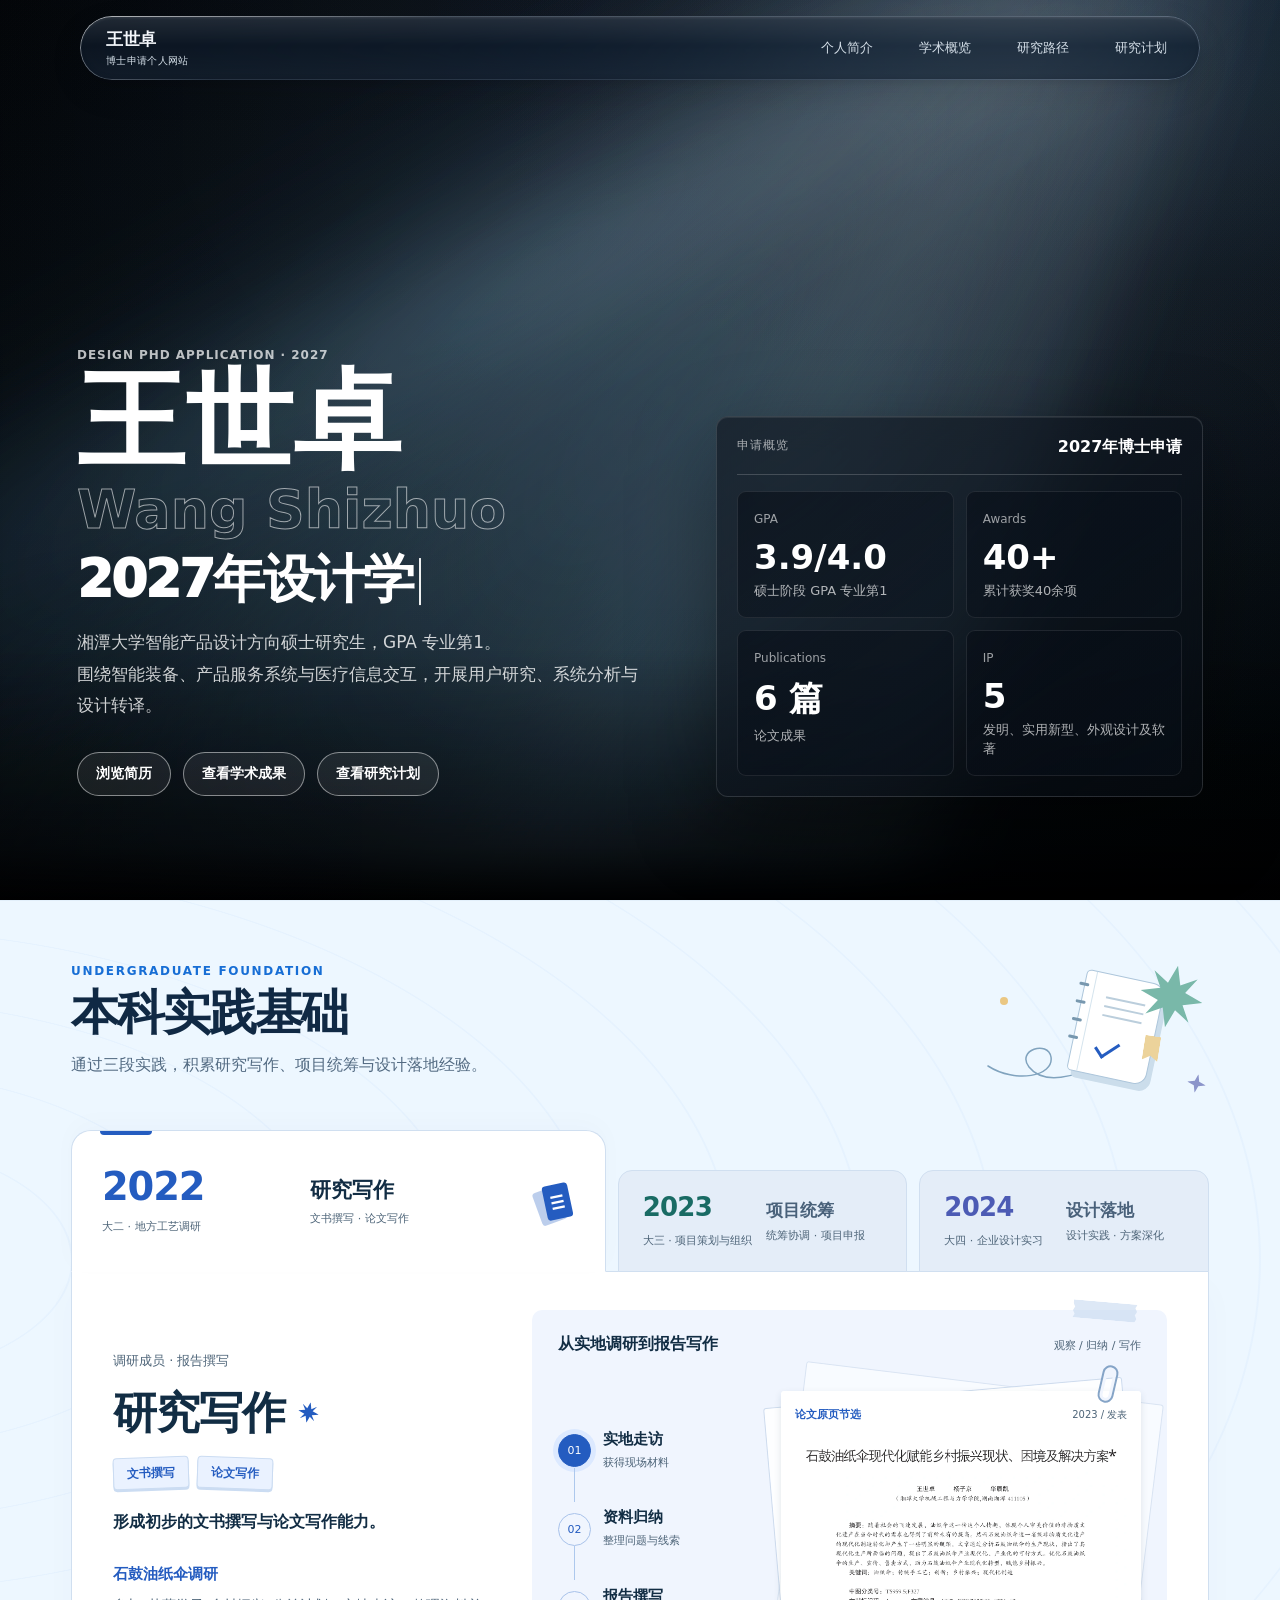
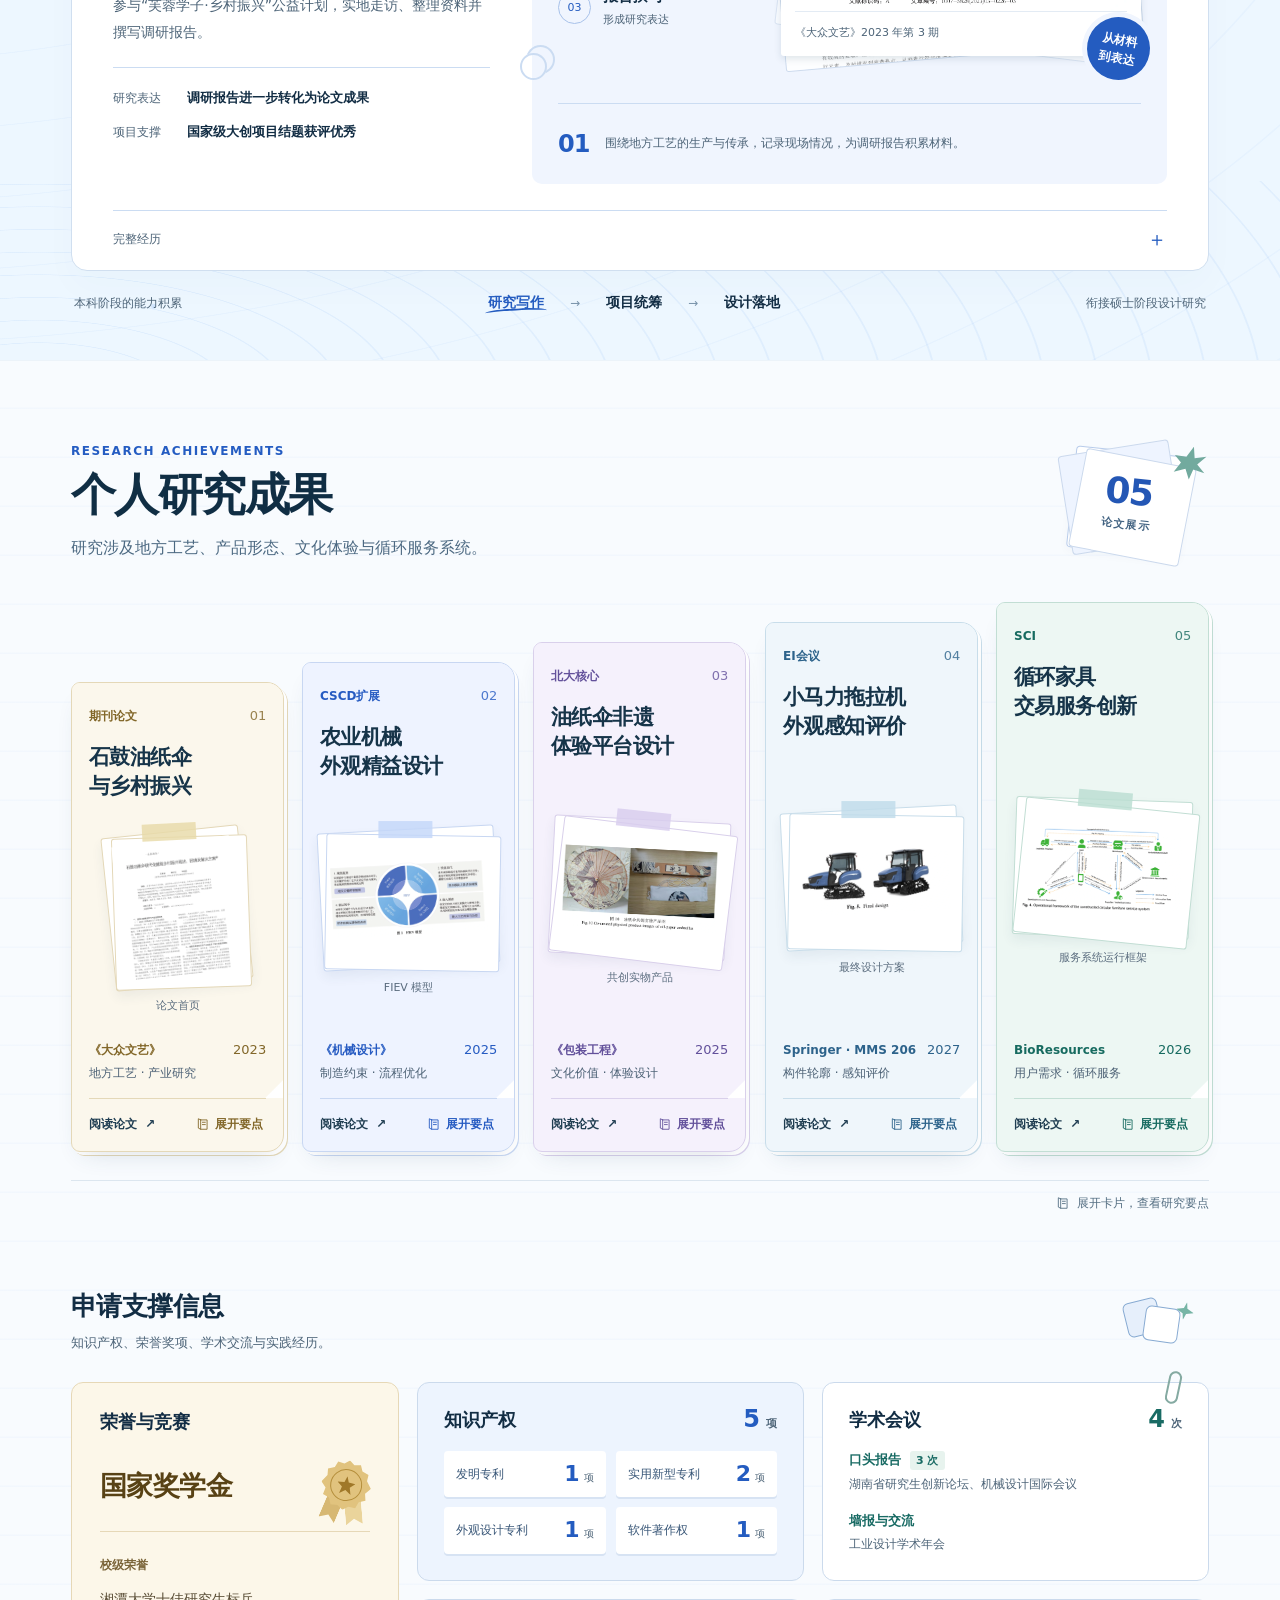
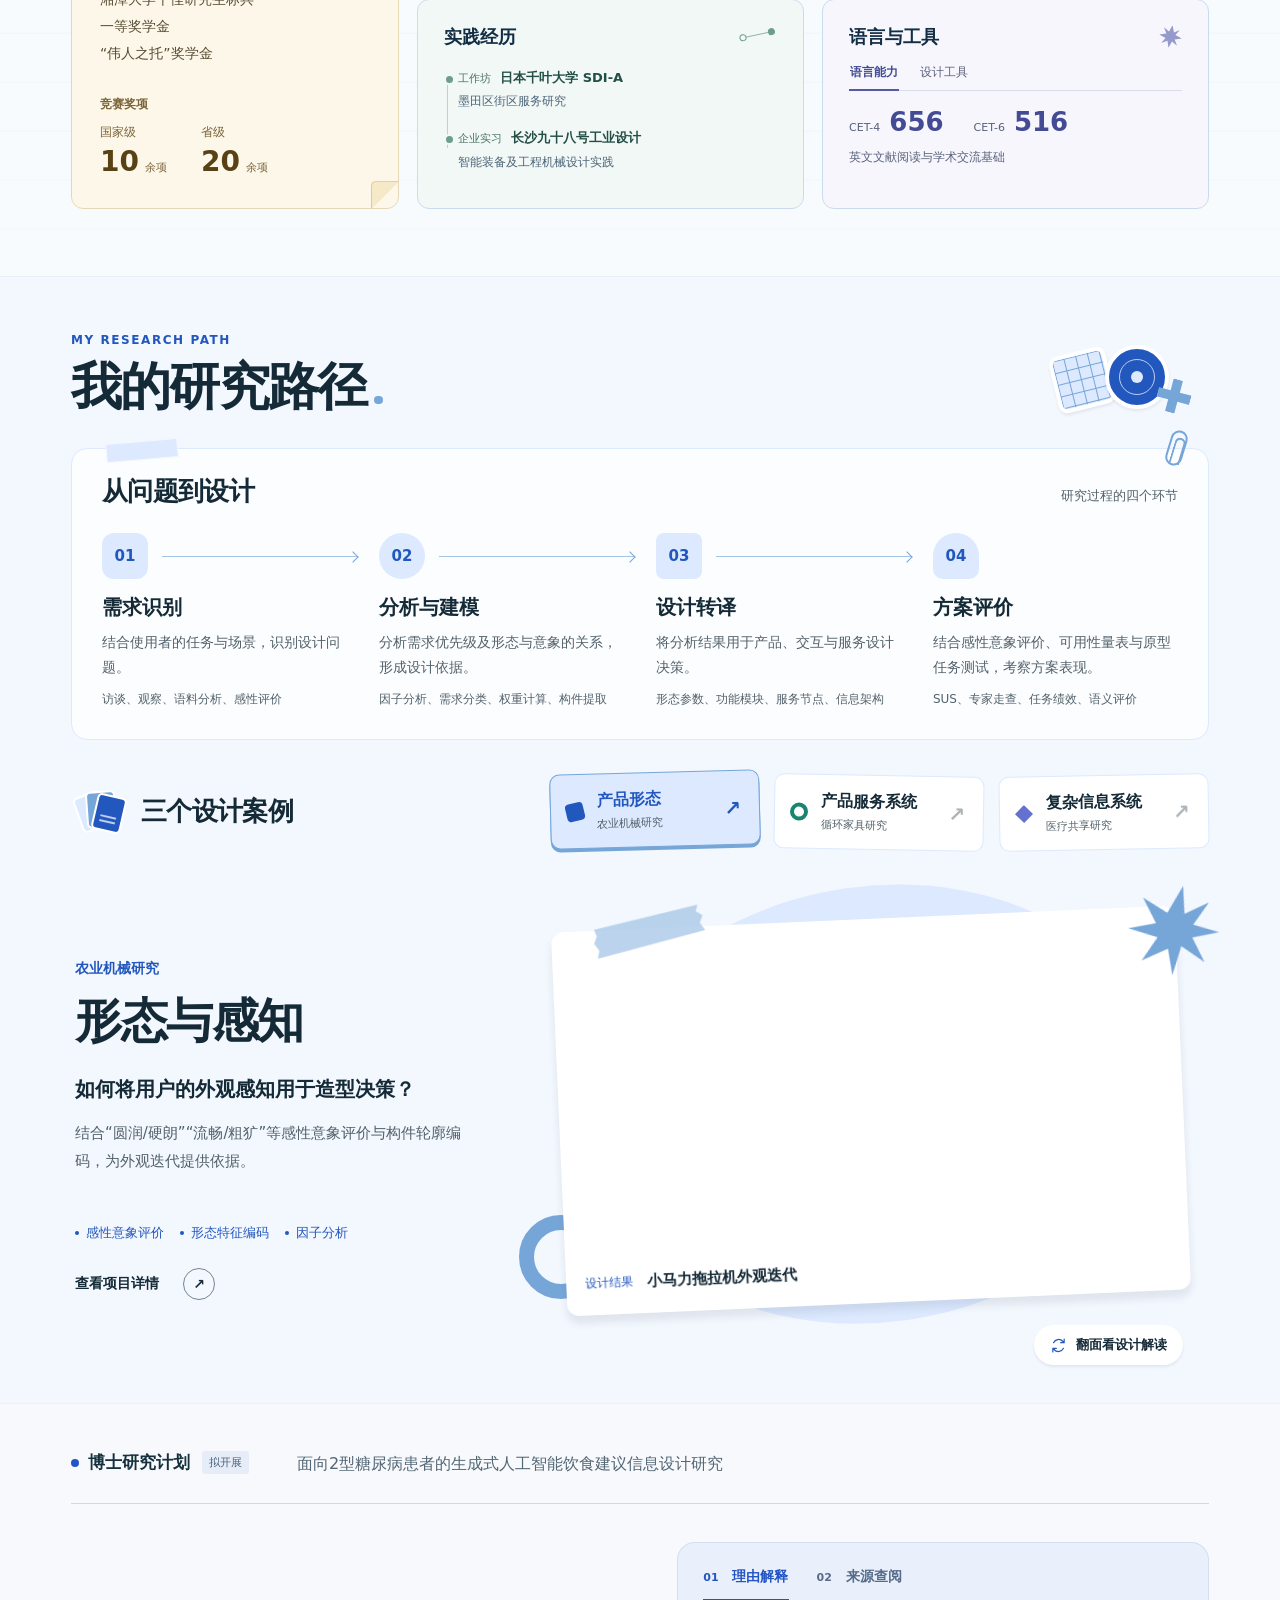
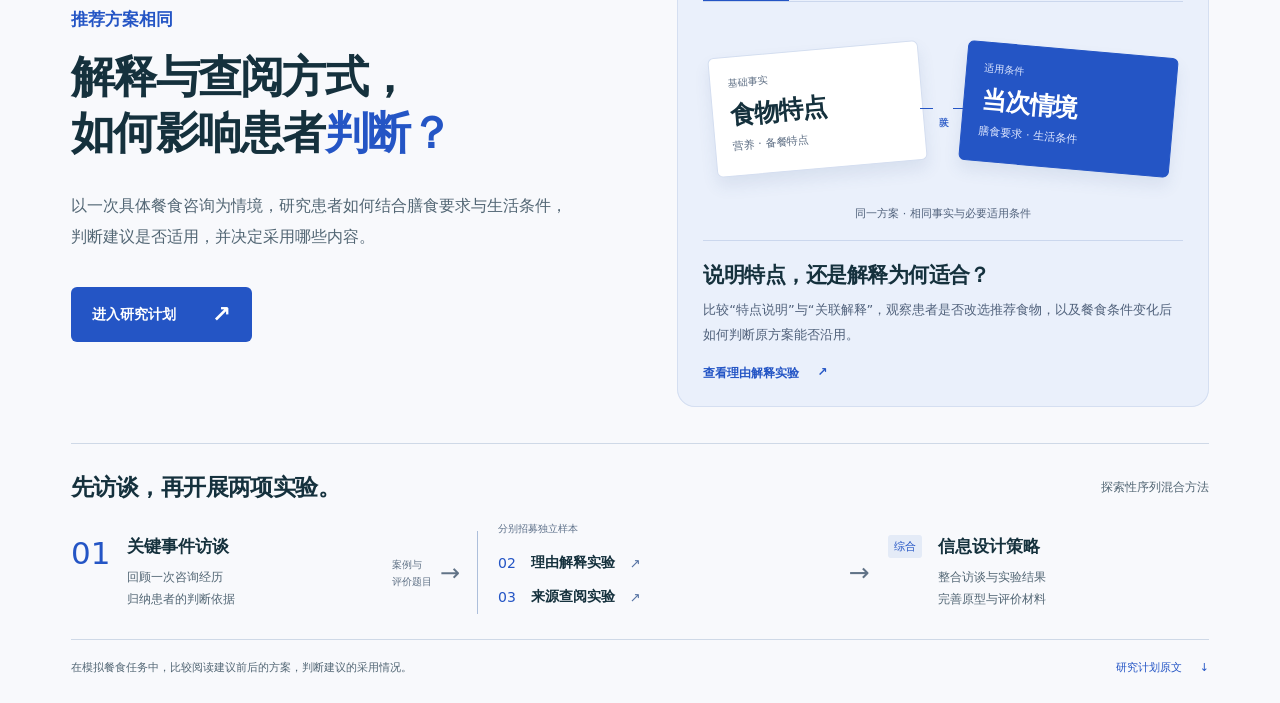
==== commit 886c219c: "Publish research plan and refined portfolio content" ====
--- a/index.html
+++ b/index.html
@@ -3,10 +3,10 @@
 <head>
   <meta charset="utf-8">
   <meta name="viewport" content="width=device-width, initial-scale=1">
-  <meta http-equiv="refresh" content="0; url=./portfolio.html">
+  <meta http-equiv="refresh" content="0; url=./portfolio.html#top">
   <title>王世卓博士申请个人网站</title>
 </head>
 <body>
-  <a href="./portfolio.html">进入网站</a>
+  <a href="./portfolio.html#top">进入首页</a>
 </body>
 </html>
